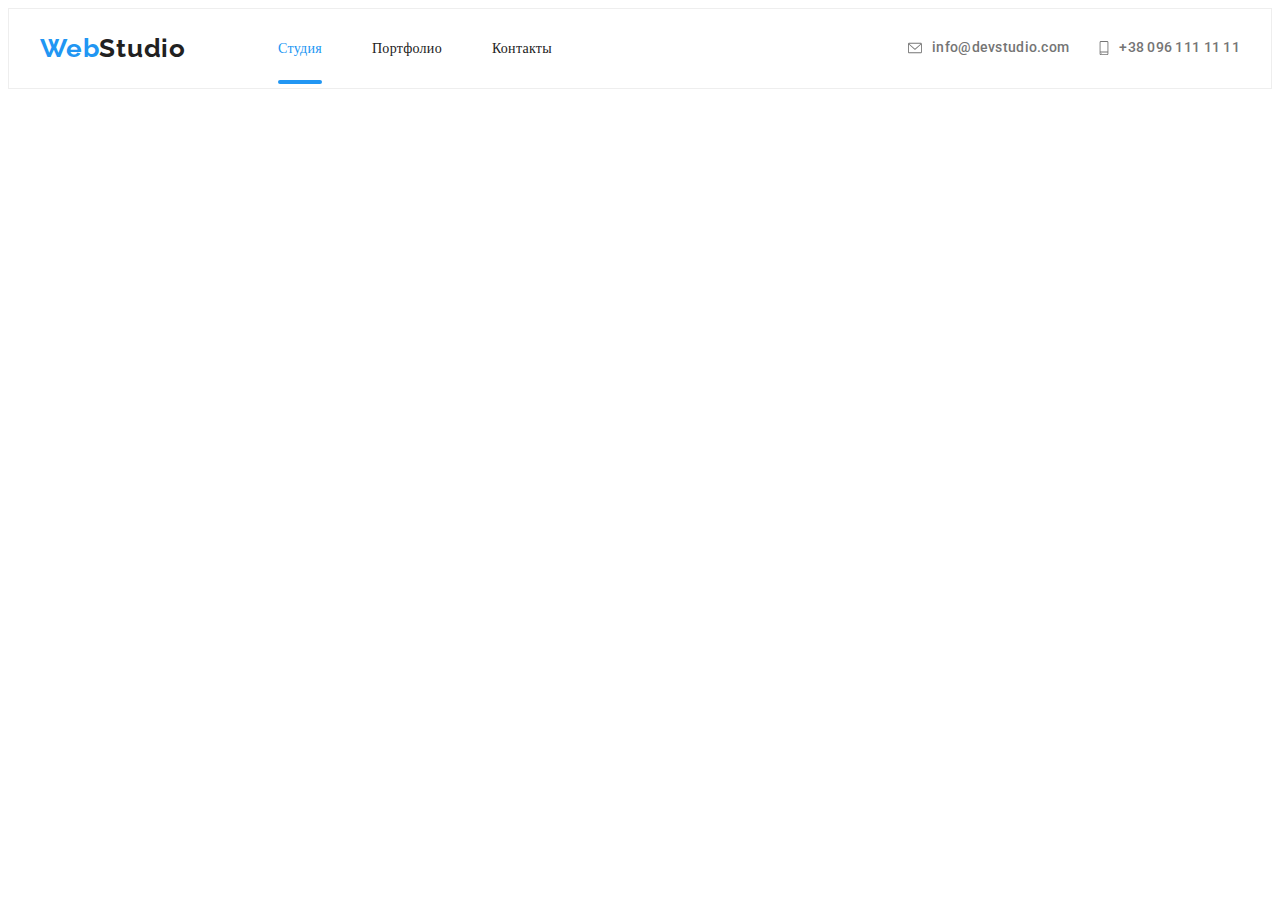
==== index.html @ 38464b2c "Хедер + мобильное окном" ====
<!DOCTYPE html>
<html lang="ru">

<head>
    <meta charset="UTF-8">
    <meta http-equiv="X-UA-Compatible" content="IE=edge">
    <meta name="viewport" content="width=device-width, initial-scale=1.0">
    <title>Главная</title>
    <link rel="preconnect" href="https://fonts.googleapis.com">
    <link rel="preconnect" href="https://fonts.gstatic.com" crossorigin>
    <link
        href="https://fonts.googleapis.com/css2?family=Raleway:wght@700&family=Roboto:wght@400;500;700;900&display=swap"
        rel="stylesheet">
    <link rel="stylesheet" href="https://cdnjs.cloudflare.com/ajax/libs/modern-normalize/1.1.0/modern-normalize.min.css"
        integrity="sha512-wpPYUAdjBVSE4KJnH1VR1HeZfpl1ub8YT/NKx4PuQ5NmX2tKuGu6U/JRp5y+Y8XG2tV+wKQpNHVUX03MfMFn9Q=="
        crossorigin="anonymous" referrerpolicy="no-referrer" />
    <!-- <link rel="stylesheet" href="./css/styles.css"> -->
    <link rel="stylesheet" href="./css/main.min.css">
</head>
<!-- header -->
<body сlass="body">
    <header class="header">
        <div class="container header__container">
            <nav class="navigation">
                <a class="logo logo-header link" href="./index.html" lang="en"><span class="logo logo-accent">Web</span>Studio</a>
                <ul class="nav-list list">
                    <li class="nav-list__item">
                        <a class="nav-list__link link active" href="index.html">Студия</a>
                    </li>
                    <li class="nav-list__item">
                        <a class="nav-list__link link" href="portfolio.html">Портфолио</a>
                    </li>
                    <li class="nav-list__item">
                        <a class="nav-list__link link" href="">Контакты</a>
                    </li>
                </ul>
            </nav>
            <button type="button" class="mobile-menu-btn" data-menu-open>
                <svg class="mobile-menu-btn__icon" width="40" height="40">
                    <use href="./images/icons/sprite.svg#burger-menu-icon"></use>
                </svg>
            </button>
            <ul class="header-list list">
                <li class="header-list__item">
            <a class="contact-email link" href="mailto:info@devstudio.com">
                <svg class="header-icon header-icon__email" width="16" height="12">
                    <use href="./images/icons/sprite.svg#envelope"></use>
                </svg>
                info@devstudio.com
            </a>
        </li>
        <li class="header-list__item">
            <a class="contact-number link" href="tel:+380961111111">
                <svg class="header-icon header-icon__tel" width="10" height="16">
                    <use href="./images/icons/sprite.svg#smartphone"></use>
                </svg>
                +38 096 111 11 11
            </a>
        </li>
        </ul>
        </div>

        <!-- mobile-menu -->
        <div class="mobile-menu" data-menu>
            <div class="container mobile-menu__container">
                <button type="button" class="mobile-menu__close-btn" data-menu-close>
                    <svg class="mobile-menu__close-icon" width="40" height="40">
                        <use href="./images/icons/sprite.svg#mobile-close-icon"></use>
                    </svg>
                </button>
                <ul class="list mobile-menu__nav">
                    <li class="mobile-menu__item">
                        <a class="mobile-menu__link link active" href="index.html">Студия</a>
                    </li>
                    <li class="mobile-menu__item">
                        <a a class="mobile-menu__link link" href="portfolio.html">Портфолио</a>
                    </li>
                    <li class="mobile-menu__item">
                        <a class="mobile-menu__link link" href="">Контакты</a>
                    </li>
                </ul>
                <ul class="mobile_menu__contacts list">
                    <li class="mobile-menu__item">
                        <a class="mobile-menu__contact-link-tel link" href="tel:+380961111111">
                            +38 096 111 11 11
                        </a>
                    </li>
                    <li class="mobile-menu__item">
                <a class="mobile-menu__contact-link-email link" href="mailto:info@devstudio.com">
                    info@devstudio.com
                </a>
            </li>
                </ul>
                <ul class="mobile-menu__socials">
                    <li class="mobile-menu__socials-item list">
                        <a class="mobile-menu__socials-link link" href=""target="_blank" rel="noopener noreferrer">Instagram</a>
                    </li>
                    <li class="mobile-menu__socials-item list">
                        <a class="mobile-menu__socials-link link" href="" target="_blank" rel="noopener noreferrer">Twitter</a>
                    </li>
                    <li class="mobile-menu__socials-item list">
                        <a class="mobile-menu__socials-link link" href="" target="_blank" rel="noopener noreferrer">Facebook</a>
                    </li>
                    <li class="mobile-menu__socials-item list">
                        <a class="mobile-menu__socials-link link" href="" target="_blank" rel="noopener noreferrer">LinkedIn</a>
                    </li>
                </ul>
            </div>
            
        </div>
    </header>
    <!-- <main>
        <section class="main-section">
            <div class="container">
                <h1 class="main-section__title">Эффективные решения для вашего бизнеса</h1>
                <button class="services-btn" type="button" data-modal-open>Заказать услугу</button>
            </div>
        </section>
        <section class="section second-section">
            <div class="container">
                <ul class="list peculiarities-list">
                    <li class="peculiarities-list__item">
                        <div class="peculiarities-list__div">
                            <svg class="peculiarities-lise__logo" width="70" height="70">
                                <use href="./images/icons/sprite.svg#antenna"></use>
                            </svg>
                        </div>
                        <h3 class="peculiarities">Внимание к деталям</h3>
                        <p class="features">Идейные соображения, а также начало повседневной работы по формированию
                            позиции.</p>
                    </li>
                    <li class="peculiarities-list__item">
                        <div class="peculiarities-list__div">
                            <svg class="peculiarities-lise__logo" width="70" height="70">
                                <use href="./images/icons/sprite.svg#astronaut"></use>
                            </svg>
                        </div>
                        <h3 class="peculiarities">Пунктуальность</h3>
                        <p class="features">Задача организации, в особенности же рамки и место обучения кадров влечет за
                            собой.</p>
                    </li>
                    <li class="peculiarities-list__item">
                        <div class="peculiarities-list__div">
                            <svg class="peculiarities-lise__logo" width="70" height="70">
                                <use href="./images/icons/sprite.svg#clock"></use>
                            </svg>
                        </div>
                        <h3 class="peculiarities">Планирование</h3>
                        <p class="features">Равным образом консультация с широким активом в значительной степени
                            обуславливает.</p>
                    </li>
                    <li class="peculiarities-list__item">
                        <div class="peculiarities-list__div">
                            <svg class="peculiarities-lise__logo" width="70" height="70">
                                <use href="./images/icons/sprite.svg#diagram"></use>
                            </svg>
                        </div>
                        <h3 class="peculiarities">Современные технологии</h3>
                        <p class="features">Значимость этих проблем настолько очевидна, что реализация плановых заданий.
                        </p>
                    </li>
                </ul>
            </div>
        </section>
        <section class="section third-section">
            <div class="container">
                <h2 class="about-us">Чем мы занимаемся</h2>
                <ul class="list about-us__list">
                    <li class="about-us__list-item"><img src="./images/img-1.jpg" alt="набор кода на планшете"
                            width="370" height="294">
                            <div class="about-us__lable">
                                <p class="about-us__paragraph">ДЕСКТОПНЫЕ ПРИЛОЖЕНИЯ</p>
                            </div>
                        </li>
                    <li class="about-us__list-item"><img src="./images/img-2.jpg"
                            alt="синхронизация телефона с компьютером" width="370" height="294">
                            <div class="about-us__lable">
                                <p class="about-us__paragraph">Мобильные приложения</p>
                            </div>
                            </li>
                    <li class="about-us__list-item"><img src="./images/img-3.jpg" alt="рисунок на графическом планшете"
                            width="370" height="294">
                            <div class="about-us__lable">
                                <p class="about-us__paragraph">Дизайнерские решения</p>
                            </div>
                            </li>
                </ul>
            </div>
        </section>
        <section class="section fourth-section">
            <div class="container">
                <h2 class="our-team">Наша команда</h2>
                <ul class="list our-team__list">
                    <li class="our-team__list-item">
                        <img src="./images/img-4.jpg" alt="Игорь Демьяненко" width="270" height="260">
                        <div class="our-team__wrapper">
                        <h3 class="team-members">Игорь Демьяненко</h3>
                        <p class="members-positions" lang="en">Product Designer</p>
                        <ul class="social-list list">
                            <li class="social-list__item">
                                <a class="social-list__link" href="">
                                    <svg class="social-list__icon" width="20" height="20">
                                        <use href="./images/icons/sprite.svg#instagram"></use>
                                    </svg>
                                </a>
                            </li>
                            <li class="social-list__item">
                                <a class="social-list__link" href="">
                                    <svg class="social-list__icon" width="20" height="20">
                                        <use href="./images/icons/sprite.svg#twitter"></use>
                                    </svg>
                                </a>
                            </li>
                            <li class="social-list__item">
                                <a class="social-list__link" href="">
                                    <svg class="social-list__icon" width="20" height="20">
                                        <use href="./images/icons/sprite.svg#facebook"></use>
                                    </svg>
                                </a>
                            </li>
                            <li class="social-list__item">
                                <a class="social-list__link" href="">
                                    <svg class="social-list__icon" width="20" height="20">
                                        <use href="./images/icons/sprite.svg#linkedin"></use>
                                    </svg>
                                </a>
                            </li>
                        </ul>
                        </div>
                    </li>
                    <li class="our-team__list-item">
                        <img src="./images/img-5.jpg" alt="Ольга Репина" width="270" height="260">
                        <div class="our-team__wrapper">
                        <h3 class="team-members">Ольга Репина</h3>
                        <p class="members-positions" lang="en">Frontend Developer</p>
                        <ul class="social-list list">
                            <li class="social-list__item">
                                <a class="social-list__link" href="">
                                    <svg class="social-list__icon" width="20" height="20">
                                        <use href="./images/icons/sprite.svg#instagram"></use>
                                    </svg>
                                </a>
                            </li>
                            <li class="social-list__item">
                                <a class="social-list__link" href="">
                                    <svg class="social-list__icon" width="20" height="20">
                                        <use href="./images/icons/sprite.svg#twitter"></use>
                                    </svg>
                                </a>
                            </li>
                            <li class="social-list__item">
                                <a class="social-list__link" href="">
                                    <svg class="social-list__icon" width="20" height="20">
                                        <use href="./images/icons/sprite.svg#facebook"></use>
                                    </svg>
                                </a>
                            </li>
                            <li class="social-list__item">
                                <a class="social-list__link" href="">
                                    <svg class="social-list__icon" width="20" height="20">
                                        <use href="./images/icons/sprite.svg#linkedin"></use>
                                    </svg>
                                </a>
                            </li>
                        </ul>
                        </div>
                    </li>
                    <li class="our-team__list-item">
                        <img src="./images/img-6.jpg" alt="Николай Тарасов" width="270" height="260">
                        <div class="our-team__wrapper">
                        <h3 class="team-members">Николай Тарасов</h3>
                        <p class="members-positions" lang="en">Marketing</p>
                        <ul class="social-list list">
                            <li class="social-list__item">
                                <a class="social-list__link" href="">
                                    <svg class="social-list__icon" width="20" height="20">
                                        <use href="./images/icons/sprite.svg#instagram"></use>
                                    </svg>
                                </a>
                            </li>
                            <li class="social-list__item">
                                <a class="social-list__link" href="">
                                    <svg class="social-list__icon" width="20" height="20">
                                        <use href="./images/icons/sprite.svg#twitter"></use>
                                    </svg>
                                </a>
                            </li>
                            <li class="social-list__item">
                                <a class="social-list__link" href="">
                                    <svg class="social-list__icon" width="20" height="20">
                                        <use href="./images/icons/sprite.svg#facebook"></use>
                                    </svg>
                                </a>
                            </li>
                            <li class="social-list__item">
                                <a class="social-list__link" href="">
                                    <svg class="social-list__icon" width="20" height="20">
                                        <use href="./images/icons/sprite.svg#linkedin"></use>
                                    </svg>
                                </a>
                            </li>
                        </ul>
                        </div>
                    </li>
                    <li class="our-team__list-item">
                        <img src="./images/img-7.jpg" alt="Михаил Ермаков" width="270" height="260">
                        <div class="our-team__wrapper">
                        <h3 class="team-members">Михаил Ермаков</h3>
                        <p class="members-positions" lang="en">UI Designer</p>
                        <ul class="social-list list">
                            <li class="social-list__item">
                                <a class="social-list__link" href="">
                                    <svg class="social-list__icon" width="20" height="20">
                                        <use href="./images/icons/sprite.svg#instagram"></use>
                                    </svg>
                                </a>
                            </li>
                            <li class="social-list__item">
                                <a class="social-list__link" href="">
                                    <svg class="social-list__icon" width="20" height="20">
                                        <use href="./images/icons/sprite.svg#twitter"></use>
                                    </svg>
                                </a>
                            </li>
                            <li class="social-list__item">
                                <a class="social-list__link" href="">
                                    <svg class="social-list__icon" width="20" height="20">
                                        <use href="./images/icons/sprite.svg#facebook"></use>
                                    </svg>
                                </a>
                            </li>
                            <li class="social-list__item">
                                <a class="social-list__link" href="">
                                    <svg class="social-list__icon" width="20" height="20">
                                        <use href="./images/icons/sprite.svg#linkedin"></use>
                                    </svg>
                                </a>
                            </li>
                        </ul>
                        </div>
                    </li>
                </ul>
            </div>
        </section>
        <section class="section fift-section">
            <div class="container">
                <h2 class="clients-title">Постоянные клиенты</h2>
                <ul class="clients-list list">
                    <li class="clients-list__item">
                        <a class="clients-list__link" href="">
                            <svg class="clients-logo" width="106" height="60">
                                <use href="./images/icons/sprite.svg#logo-1"></use>
                            </svg>
                        </a></li>
                    <li class="clients-list__item">
                        <a class="clients-list__link" href="">
                            <svg class="clients-logo" width="106" height="60">
                                <use href="./images/icons/sprite.svg#logo-2"></use>
                            </svg>
                        </a></li>
                    <li class="clients-list__item">
                        <a class="clients-list__link" href="">
                            <svg class="clients-logo" width="106" height="60">
                                <use href="./images/icons/sprite.svg#logo-3"></use>
                            </svg>
                        </a></li>
                    <li class="clients-list__item">
                        <a class="clients-list__link" href="">
                            <svg class="clients-logo" width="106" height="60">
                                <use href="./images/icons/sprite.svg#logo-4"></use>
                            </svg>
                        </a></li>
                    <li class="clients-list__item">
                        <a class="clients-list__link" href="">
                            <svg class="clients-logo" width="106" height="60">
                                <use href="./images/icons/sprite.svg#logo-5"></use>
                            </svg>
                        </a></li>
                    <li class="clients-list__item">
                        <a class="clients-list__link" href="">
                            <svg class="clients-logo" width="106" height="60">
                                <use href="./images/icons/sprite.svg#logo-6"></use>
                            </svg>
                        </a></li>
                </ul>


            </div>

        </section>
    </main>
    <footer class="footer">
        <div class="container footer-container">
        <div class="footer-info">
            <a class="logo logo-footer link" href="" lang="en"><span class="logo logo-accent">Web</span>Studio</a>
            <address>
                <ul class="list footer-list">
                    <li class="footer-list__item"><a class="address link" href="https://goo.gl/maps/DmMxGW5ZQL83qcNfA"
                            target="_blank" rel="noopener noreferrer">г. Киев, пр-т Леси Украинки, 26</a></li>
                    <li class="footer-list__item"><a class="contact-email-footer link"
                            href="mailto:info@devstudio.com">info@devstudio.com</a></li>
                    <li class="footer-list__item"><a class="contact-number-footer link" href="tel:+380961111111">+38 096
                            111 11 11</a></li>
                </ul>
            </address>
        </div>
        <div class="footer-join ">
            <p class="join-name">присоединяйтесь</p>
            <ul class="join-list list">
                <li class="join-list__item">
                    <a class="join-list__link" href="">
                        <svg class="join-icon" width="20" height="20">
                            <use href="./images/icons/sprite.svg#instagram"></use>
                        </svg>
                    </a>
                </li>
                <li class="join-list__item">
                    <a class="join-list__link" href="">
                        <svg class="join-icon" width="20" height="20">
                            <use href="./images/icons/sprite.svg#twitter"></use>
                        </svg>
                    </a>
                </li>
                <li class="join-list__item">
                    <a class="join-list__link" href="">
                        <svg class="join-icon" width="20" height="20">
                            <use href="./images/icons/sprite.svg#facebook"></use>
                        </svg>
                    </a>
                </li>
                <li class="join-list__item">
                    <a class="join-list__link" href="">
                        <svg class="join-icon" width="20" height="20">
                            <use href="./images/icons/sprite.svg#linkedin"></use>
                        </svg>
                    </a>
                </li>
            </ul>
        </div>
        <form action="" class="subscribe-block">
            <p class="subscribe-title">Подпишитесь на рассылку</p>
            <div class="subscribe-content">
                <input type="email" name="email" placeholder="E-mail">
                <button class="subscribe-btn" type="submit">Подписаться
                    <svg class="subscribe-icon" width="24" height="24">
                        <use href="./images/icons/sprite.svg#send"></use>
                    </svg>
                </button>
            </div>
        </form>
    </div>
    </footer> -->

    <div class="backdrop is-hidden" data-modal>
        <div class="modal">
            <button type="button" class="modal-close-btn" data-modal-close>
                <svg class="modal-close-icon" width="11" height="11">
                    <use href="./images/icons/sprite.svg#close-icon"></use>
                </svg>
            </button>
            <p class="contact-form-title">Оставьте свои данные, мы вам перезвоним</p>
            <form class="contact-form">
                <label class="contact-form-field">
                    <span class="contact-form-data">Имя</span>
                    <span class="contact-form-input-wrapper">
                    <input name="user_name" class="contact-form-input" type="text" required />
                    <svg class="contact-form-icon" width="12" height="12">
                        <use href="./images/icons/sprite.svg#person"></use>
                    </svg>
                    </span>
                </label>
                <label class="contact-form-field">
                    <span class="contact-form-data">Телефон</span>
                    <span class="contact-form-input-wrapper">
                    <input name="user_phone" class="contact-form-input" type="tel" required />
                    <svg class="contact-form-icon" width="13" height="13">
                        <use href="./images/icons/sprite.svg#phone"></use>
                    </svg>
                </span>
                </label>
                <label class="contact-form-field">
                    <span class="contact-form-data">Почта</span>
                    <span class="contact-form-input-wrapper">
                    <input name="user_email" class="contact-form-input" type="email" required />
                    <svg class="contact-form-icon" width="15" height="12">
                        <use href="./images/icons/sprite.svg#contact-email"></use>
                    </svg>
                </span>
                </label>
                <label class="contact-form-field">
                    <span class="contact-form-data">Комментарий</span>
                    <textarea name="user_massage" class="contact-form-message" placeholder="Введите текст"></textarea>
                </label>
                <div class="contact-form-checkbox-wrapper">
                    <input name="accept-policy" type="checkbox" class="contact-form-checkbox visually-hidden" id="policy-checkbox" required />
                    <label for="policy-checkbox" class="contatc-form-checkbox-label"
                        >Соглашаюсь с рассылкой и принимаю&nbsp;<a class="terms" href="">Условия договора</a></label
                        >
                </div>
                <button type="submit" class="contact-form-submit-btn">Отправить</button>
            </form>
        </div>
    </div>

    <script src="./js/modal.js"></script>
    <script src="./js/mobile-menu.js"></script>
</body>

</html>
---- css/styles.css ----
/* h1,
h2,
h3,
h4,
h5,
h6,
p {
    margin-top: 0;
    margin-bottom: 0;
}

ul,
ol {
    margin-top: 0;
    margin-bottom: 0;
    padding-left: 0;
}

img {
    display: block;
}

address {
    font-style: normal;
}

.list {
    list-style: none;
}

.link {
    text-decoration: none;
}

.section {
    padding-top: 94px;
    padding-bottom: 94px;
}

.section.third-section {
    padding-top: 0px;
}

body {
    font-family: "Roboto", sans-serif;
}

.body {
    font-family: "Roboto", sans-serif;
}

.header {
    padding-top: 24px;
    padding-bottom: 24px;
    border: 1px solid #ECECEC;
}

.visual-hiden {
    position: absolute;
    width: 1px;
    height: 1px;
    margin: -1px;
    border: 0;
    padding: 0;
    white-space: nowrap;
    clip-path: inset(100%);
    clip: rect(0 0 0 0);
    overflow: hidden;
}

.container {
    max-width: 1200px;
    padding-left: 15px;
    padding-right: 15px;
    margin-left: auto;
    margin-right: auto;
}

.header__container {
    display: flex;
    align-items: center;
}

.navigation {
    display: flex;
    align-items: center;
}

.nav-list {
    display: flex;
    align-items: center;
}

.logo-header {
    font-family: "Raleway";
    font-style: normal;
    font-weight: bold;
    font-size: 26px;
    line-height: 1.19;
    margin-right: 92px;


    letter-spacing: 0.03em;
    color: #212121;
}

.logo-accent {
    font-family: "Raleway";
    font-style: normal;
    font-weight: bold;
    font-size: 26px;
    line-height: 1, 19;
    letter-spacing: 0.03em;

    color: #2196f3;
}

.nav-list__item:not(:last-child) {
    margin-right: 50px;
}

.nav-list__link {
    position: relative;
    font-weight: 500;
    font-size: 14px;
    line-height: 1.14;
    letter-spacing: 0.02em;
    color: #212121;
    transition: color 250ms cubic-bezier(0.4, 0, 0.2, 1);
    padding-bottom: 28px;
}

.nav-list__link:hover,
.nav-list__link:focus {
    color: #2196f3;
}

.nav-list__link.active {
    color: #2196f3;
}

.navigation.nav-list__link {
    position: relative;
    display: block;
    padding-top: 32px;
    padding-bottom: 32px;
}

.navigation .nav-list__link.active::after {
    position: absolute;
    bottom: 0;
    left: 0;
    content: "";
    display: block;
    width: 100%;
    height: 4px;
    border-radius: 2px;
    background-color: #2196f3;

}



.header-list {
    display: flex;
    align-items: center;
    margin-left: auto;
}

.header-list__item:not(:last-child) {}

.contact-email {
    display: flex;
    align-items: center;
    font-family: 'Roboto';
    font-weight: 500;
    font-size: 14px;
    line-height: 1.14;
    letter-spacing: 0.02em;
    margin-left: auto;
    margin-right: 30px;
    color: #757575;
    transition: color 250ms cubic-bezier(0.4, 0, 0.2, 1);
}

.contact-email:hover,
.contact-email:focus {
    color: #2196f3;
}

.contact-number {
    display: flex;
    align-items: center;
    font-family: 'Roboto';
    font-weight: 500;
    font-size: 14px;
    line-height: 1.14;
    letter-spacing: 0.02em;
    color: #757575;
    transition: color 250ms cubic-bezier(0.4, 0, 0.2, 1);
}

.contact-number:hover,
.contact-number:focus {
    color: #2196f3;
}

.header-icon {
    fill: currentColor;
    margin-right: 10px;
}

.main-section {
    background-image: linear-gradient(rgba(47, 48, 58, 0.4),
            rgba(47, 48, 58, 0.4)),
        url(../images/hero/bg.png);
    background-size: cover;
    background-color: #C4C4C4;
    margin-left: auto;
    margin-right: auto;
    padding-top: 200px;
    padding-bottom: 200px;
    width: 1600px;
    height: 600px;
}

.container-main-section {}

.main-title {
    width: 696px;
    height: 120px;
    left: 452px;
    top: 280px;
    margin-left: 238px;
    margin-bottom: 30px;
    font-family: 'Roboto';
    font-style: normal;
    font-weight: 900;
    font-size: 44px;
    line-height: 1.34;
    text-align: center;
    letter-spacing: 0.06em;
    text-transform: uppercase;

    color: #ffffff;
}

.services-btn {
    min-width: 200px;
    padding: 10px 32px;
    border-radius: 4px;
    margin-left: 485px;
    background-color: #2196f3;
    box-shadow: 0px 4px 4px rgba(0, 0, 0, 0.15);
    font-family: "Roboto";
    font-style: normal;
    font-weight: 700;
    font-size: 16px;
    line-height: 1.87;
    cursor: pointer;
    display: flex;
    align-items: center;
    text-align: center;
    letter-spacing: 0.06em;
    color: #ffffff;
    border: none;
}

.services-btn:hover,
.services-btn:focus {
    background-color: #188CE8;
}

.second-section {
    margin-left: auto;
    margin-right: auto;
}

.container-second-section {}

.peculiarities-list__div {
    display: flex;
    align-items: center;
    justify-content: center;
    width: 270px;
    height: 120px;
    background: #F5F4FA;
    border-radius: 4px;
    margin-bottom: 30px;
}

.peculiarities-list {
    display: flex;
    align-items: center;
    margin-left: -30px;
    margin-bottom: -30px;
}

.peculiarities-list__item {
    flex-basis: calc((100% - 120px) / 4);
    margin-left: 30px;
    margin-bottom: 30px;
}

.peculiarities {
    width: 270px;
    height: 16px;
    margin-bottom: 10px;
    font-weight: bold;
    font-size: 14px;
    line-height: 1.14;
    letter-spacing: 0.03em;
    text-transform: uppercase;

    color: #212121;
}

.features {
    width: 270px;
    height: 75px;
    font-weight: normal;
    font-size: 14px;
    line-height: 1.71;


    letter-spacing: 0.03em;

    color: #757575;
}

.third-section {
    margin-left: auto;
    margin-right: auto;
}

.container-third-section {}

.about-us {
    margin-bottom: 50px;
    min-width: 376px;
    height: 42px;
    font-weight: bold;
    font-size: 36px;
    line-height: 1.16;
    text-align: center;
    letter-spacing: 0.03em;

    color: #212121;
}

.about-us__list {
    display: flex;
    align-items: center;
    margin-left: -30px;
    margin-bottom: -30px;
}

.about-us__list-item {
    position: relative;
    flex-basis: calc(100% - 90px) / 3;
    margin-left: 30px;
    margin-bottom: 30px;

}


.about-us__lable {
    position: absolute;
    bottom: 0;
    left: 0;
    width: 100%;
    text-align: center;
    background: rgba(47, 48, 58, 0.8);
}

.about-us__paragraph {
    display: inline-block;
    padding: 27px 0;
    font-weight: 700;
    font-size: 14px;
    text-align: center;
    letter-spacing: 0.03em;
    text-transform: uppercase;
    color: #FFFFFF;
}

.fourth-section {
    margin-left: auto;
    margin-right: auto;
    background-color: #F5F4FA;
}

.container-fourth-section {}

.our-team {
    margin-bottom: 50px;
    font-weight: bold;
    font-size: 36px;
    line-height: 1.16;
    text-align: center;
    letter-spacing: 0.03em;

    color: #212121;
}

.our-team__list {
    display: flex;
    align-items: center;
    margin-left: -30px;
    margin-bottom: -30px;
}

.our-team__list-item {
    flex-basis: calc(100% - 120px) / 4;
    margin-left: 30px;
    margin-bottom: 30px;
}

.our-team__wrapper {
    background: #FFFFFF;


    box-shadow: 0px 1px 3px rgba(0, 0, 0, 0.12), 0px 1px 1px rgba(0, 0, 0, 0.14), 0px 2px 1px rgba(0, 0, 0, 0.2);
    border-radius: 0px 0px 4px 4px;
    padding-top: 30px;
    padding-bottom: 30px;
    padding-left: 32px;
    padding-right: 32px;
}

.team-members {
    font-weight: 500;
    font-size: 16px;
    line-height: 1.18;


    text-align: center;
    letter-spacing: 0.03em;

    color: #212121;
}

.members-positions {
    padding-top: 10px;
    font-weight: normal;
    font-size: 16px;
    line-height: 1.18;


    text-align: center;
    letter-spacing: 0.03em;

    color: #757575;
    margin-bottom: 16px;
}

.social-list {
    display: flex;
    justify-content: space-between;
}

.social-list__item {
    cursor: pointer;
}

.social-list__link {
    display: flex;
    align-items: center;
    justify-content: center;
    width: 44px;
    height: 44px;
    background-color: #FFFFFF;
    border-radius: 50%;
    transition: background-color 250ms cubic-bezier(0.4, 0, 0.2, 1);
}

.social-list__icon {
    fill: #AFB1B8;
    transition: fill 250ms cubic-bezier(0.4, 0, 0.2, 1);
}

.social-list__link:hover,
.social-list__link:focus {
    background-color: #2196f3;
}

.social-list__link:hover .social-list__icon,
.social-list__link:focus .social-list__icon {
    fill: #ffffff;
}

.clients-title {
    font-family: 'Roboto';
    font-style: normal;
    font-weight: 700;
    font-size: 36px;
    line-height: 1.17;
    text-align: center;
    letter-spacing: 0.03em;
    color: #212121;
    margin-bottom: 50px;

}

.clients-list {
    display: flex;
    justify-content: space-between;
}

.clients-list__item {}

.clients-list__link {
    display: flex;
    align-items: center;
    justify-content: center;
    width: 170px;
    height: 92px;
    border: 1px solid #AFB1B8;
    border-radius: 4px;
    transition: background-color 250ms cubic-bezier(0.4, 0, 0.2, 1);
}

.clients-logo {
    fill: #AFB1B8;
    transition: fill 250ms cubic-bezier(0.4, 0, 0.2, 1);
}

.clients-list__link:hover,
.clients-list__link:focus {
    border-color: #2196f3;
}

.clients-list__link:hover .clients-logo,
.clients-list__link:focus .clients-logo {
    fill: #2196f3;
}



.footer {
    padding-top: 60px;
    padding-bottom: 60px;
    background: #2f303a;
}

.footer-container {
    display: flex;
    margin-left: auto;
    margin-right: auto;
}

.footer-join {
    display: flex;
    flex-direction: column;
    align-items: baseline;
    margin-left: 70px;
}

.join-name {
    font-family: 'Roboto';
    font-style: normal;
    font-weight: 700;
    font-size: 14px;
    line-height: 16px;
    letter-spacing: 0.03em;
    text-transform: uppercase;

    color: #FFFFFF;
    margin-bottom: 20px;
    padding-top: 12px;
}

.join-list {
    display: flex;
}

.join-list__item:not(:last-child) {
    margin-right: 10px;
}

.join-list__link {
    display: flex;
    align-items: center;
    justify-content: center;
    width: 44px;
    height: 44px;
    background: rgba(255, 255, 255, 0.1);
    border-radius: 50%;
    transition: background-color 250ms cubic-bezier(0.4, 0, 0.2, 1);
}

.join-icon {
    fill: #FFFFFF;
    transition: fill 250ms cubic-bezier(0.4, 0, 0.2, 1);
}

.join-list__link:hover,
.join-list__link:focus {
    background-color: #2196f3;
}

.subscribe-block {
    margin-left: auto;
}

.subscribe-content {
    display: flex;
    align-items: center;
    text-align: center;
}

.subscribe-block input {
    margin-right: 12px;
    padding: 15px;
    width: 358px;
    border-color: inherit;
    background-color: #2f303a;
    color: #FFFFFF;
    outline: transparent;
    border: 1px solid rgba(255, 255, 255, 0.3);
    filter: drop-shadow(0px 4px 4px rgba(0, 0, 0, 0.15));
    border-radius: 4px;
    transition: border 250ms cubic-bezier(0.4, 0, 0.2, 1);
}

.subscribe-block input:hover,
.subscribe-block input:focus {
    border: 1px solid #2196f3;
}

.subscribe-btn {
    display: flex;
    align-items: center;
    text-align: center;
    padding: 10px 28px;
    width: 200px;
    font-weight: 700;
    font-size: 16px;
    line-height: 1.88;
    letter-spacing: 0.06em;
    color: #FFFFFF;
    background-color: #2196f3;
    border-color: #2196f3;
    box-shadow: 0pc 4px 4px rgba(0, 0, 0, 0.15);
    border-radius: 4px;
    transition: backgroudn-color 250ms cubic-bezier(0.4, 0, 0.2, 1);
    cursor: pointer;
    border: none;
}

.subscribe-btn:hover,
.subscribe-btn:focus {
    background-color: #188CE8;
}

.subscribe-icon {
    fill: #FFFFFF;
    margin-left: 10px;
}

.subscribe-title {
    margin-bottom: 20px;
    font-weight: 700;
    font-size: 14px;
    line-height: 1.14;
    letter-spacing: 0.03em;
    text-transform: uppercase;
    color: #FFFFFF;
}



.logo-footer {
    width: 145px;
    height: 31px;
    font-family: "Raleway";
    font-style: normal;
    font-weight: bold;
    font-size: 26px;
    line-height: 1.19;
    letter-spacing: 0.03em;
    color: #fff;
}

.address {
    font-weight: normal;
    font-size: 14px;
    line-height: 1.71;


    letter-spacing: 0.03em;

    color: #ffffff;
}

.footer-list {
    padding-top: 20px;
}

.footer-list__item:not(:last-child) {
    padding-bottom: 10px;
}

.contact-email-footer {
    font-style: normal;
    font-weight: normal;
    font-size: 14px;
    line-height: 1.71;

    letter-spacing: 0.03em;

    color: rgba(255, 255, 255, 0.6);
    transition: color 250ms cubic-bezier(0.4, 0, 0.2, 1);
}

.contact-email-footer:hover,
.contact-email-footer:focus {
    color: #2196f3;
}

.contact-number-footer {
    font-style: normal;
    font-weight: normal;
    font-size: 14px;
    line-height: 1.71;


    letter-spacing: 0.03em;

    color: rgba(255, 255, 255, 0.6);
    transition: color 250ms cubic-bezier(0.4, 0, 0.2, 1);
}

.contact-number-footer:hover,
.contact-number-footer:focus {
    color: #2196f3;
}

.portfolio-section {}

.portfolio-btn-container {}

.portfolio-btn-list {
    display: flex;
    margin-bottom: 50px;
    justify-content: center;
}

.portfolio-btn-list__item:not(:last-child) {
    margin-right: 8px;
}

.portfolio-btn {
    padding: 6px 22px;
    border: none;
    border-radius: 4px;
    font-family: "Roboto";
    font-style: normal;
    font-weight: 500;
    font-size: 16px;
    line-height: 1.62;


    text-align: center;
    letter-spacing: 0.03em;

    color: #212121;
    cursor: pointer;
    border: none;
    transition: color 250ms cubic-bezier(0.4, 0, 0.2, 1), background-color 250ms cubic-bezier(0.4, 0, 0.2, 1);
}

.portfolio-btn:hover,
.portfolio-btn:focus {
    background: #2196f3;


    box-shadow: 0px 3px 1px rgba(0, 0, 0, 0.1), 0px 1px 2px rgba(0, 0, 0, 0.08),
        0px 2px 2px rgba(0, 0, 0, 0.12);
    color: #FFFFFF;
}

.portfolio-department-container {}

.portfolio-department-list {
    display: flex;
    flex-wrap: wrap;
    margin-left: -30px;
    margin-bottom: -30px;
    transition: color 250ms cubic-bezier(0.4, 0, 0.2, 1), background-color 250ms cubic-bezier(0.4, 0, 0.2, 1);
}

.portfolio-department-list__item:hover,
.portfolio-department-list__item:focus {
    box-shadow: 0px 1px 1px rgba(0, 0, 0, 0.12), 0px 4px 4px rgba(0, 0, 0, 0.06), 1px 4px 6px rgba(0, 0, 0, 0.16);
}

.portfolio-department-list__item {
    flex-basis: calc((100% - 90px) / 3);
    margin-left: 30px;
    margin-bottom: 30px;
    cursor: pointer;
}

.project-wrapper {
    position: relative;
    overflow: hidden;
}

.project-overlay {
    position: absolute;
    top: 0;
    left: 0;
    width: 100%;
    height: 100%;
    background: rgba(33, 150, 243, 0.9);
    transform: translateY(100%);
    transition: 250ms cubic-bezier(0.4, 0, 0.2, 1);
}

.portfolio-department-list__item:hover .project-overlay {
    transform: translateY(0);
}

.project-text {
    position: absolute;
    bottom: 0;
    padding: 63px 24px;
    width: 100%;
    height: 100%;
    font-weight: 400;
    font-size: 18px;
    line-height: 1.56;
    letter-spacing: 0.03em;
    color: #FFFFFF
}


.portfolio-department__wrapper {
    background: #FFFFFF;
    border: 1px solid #EEEEEE;
    box-sizing: border-box;
    border-top: none;
    padding: 20px 24px;
}

.img-description {
    font-style: normal;
    font-weight: 700;
    font-size: 18px;
    line-height: 2;

    letter-spacing: 0.06em;
    color: #212121;
    margin-bottom: 4px;
}

.department {
    font-style: normal;
    font-weight: 400;
    font-size: 16px;
    line-height: 1.87;


    letter-spacing: 0.03em;

    color: #757575;
}

.backdrop {
    position: fixed;
    top: 0;
    left: 0;
    width: 100vw;
    height: 100vh;
    background-color: rgba(0, 0, 0, 0.2);
    transition: opacity 500ms linear, visibility 500ms linear;
}

.backdrop.is-hidden {
    opacity: 0;
    visibility: hidden;
    pointer-events: none;
}

.modal {
    position: absolute;
    top: 50%;
    left: 50%;
    transform: translate(-50%, -50%);
    width: 528px;
    height: 580px;
    background-color: rgba(255, 255, 255);
    padding: 40px;
}

.modal-close-btn {
    position: absolute;
    top: 8px;
    right: 8px;
    display: flex;
    justify-content: center;
    align-items: center;
    width: 30px;
    height: 30px;
    border-radius: 50%;
    border: 1px solid rgba(0, 0, 0, 0.1);
    background-color: transparent;
    padding: 0;
    cursor: pointer;
}

.modal-close-icon:hover,
.modal-close-icon:focus {
    fill: #2196f3;
    transition: fill 250ms cubic-bezier(0.4, 0, 0.2, 1);
}

.contact-form-title {
    font-weight: 700;
    font-size: 20px;
    line-height: 23px;
    text-align: center;
    letter-spacing: 0.03em;

    color: #212121;
    margin-bottom: 12px;
}

.contact-form-field {
    display: block;
    margin-bottom: 10px;
}

.contact-form-data {
    font-family: 'Roboto';
    font-style: normal;
    font-weight: 400;
    font-size: 12px;
    line-height: 14px;


    letter-spacing: 0.01em;

    color: #757575
}

.contact-form-input-wrapper {
    position: relative;
    display: block;
    margin-top: 4px;
}

.contact-form-input {
    width: 100%;
    height: 40px;
    padding-left: 42px;
    border: 1px solid rgba(33, 33, 33, 0.2);
    border-radius: 4px;
    transition: 250ms cubic-bezier(0.4, 0, 0.2, 1);
}

.contact-form-input:focus {
    outline: none;
    border-color: #2196f3;
}

.contact-form-input:focus+.contact-form-icon {
    fill: #2196f3;
}

.contact-form-icon {
    position: absolute;
    top: 50%;
    left: 12px;
    transform: translateY(-50%);
    display: block;
    transition: 250ms cubic-bezier(0.4, 0, 0.2, 1);
}

.contact-form-message {
    width: 100%;
    height: 120px;
    margin-top: 4px;
    padding: 12px 16px;
    resize: none;
    border: 1px solid rgba(33, 33, 33, 0.2);
    border-radius: 4px;
    transition: 250ms cubic-bezier(0.4, 0, 0.2, 1);
}

.contact-form-message:focus {
    outline: none;
    border-color: #2196f3;
}

.contact-form-message::placeholder {
    font-weight: 400;
    font-size: 12px;
    line-height: 14px;
    letter-spacing: 0.01em;

    color: rgba(117, 117, 117, 0.5);
}

.contact-form-checkbox-wrapper {
    margin-bottom: 30px;
}

.contatc-form-checkbox-label {
    display: flex;
    align-items: center;
    justify-content: center;
    font-weight: 400;
    font-size: 14px;
    line-height: 24px;


    letter-spacing: 0.03em;

    color: #757575;
}

.contatc-form-checkbox-label::before {
    display: inline-block;
    width: 16px;
    height: 15px;
    border: 2px solid #555555;
    border-radius: 2px;
    cursor: pointer;
    content: "";
    margin-right: 10px;
}

.contact-form-checkbox:focus+.contatc-form-checkbox-label::before {
    outline: 1px solid #2196f3;
}

.contact-form-checkbox:checked+.contatc-form-checkbox-label::before {
    background-image: url("../images/icons/checkbox.svg");
    background-color: #2196f3;
    box-shadow: 0 0 0 4px #FFFFFF;
    background-size: cover;
    border-color: #2196f3;

}

.terms {
    color: #2196f3;
}

.contact-form-submit-btn {
    display: block;
    margin: 0 auto;
    padding: 10px 56px;
    border-radius: 4px;
    background-color: #2196f3;
    box-shadow: 0px 4px 4px rgba(0, 0, 0, 0.15);
    font-family: "Roboto";
    font-style: normal;
    font-weight: 700;
    font-size: 16px;
    line-height: 1.88;
    cursor: pointer;
    align-items: center;
    text-align: center;
    letter-spacing: 0.06em;
    color: #ffffff;
    border: none;
}

.contact-form-submit-btn:hover {
    background-color: #188CE8;
} */


/* 
// utils
@import './utils/visually-hidden';

// base
@import './base/common';
@import './base/container';

// components
@import './components/logo';
@import './components/our-team';
@import './components/modal_form';
@import './components/buttons';
@import './components/footer-join';
@import './components/footer-form';

// layouts
@import './layout/header';
@import './layout/main-section';
@import './layout/second-section';
@import './layout/third-section';
@import './layout/fourth-section';
@import './layout/fift-section';
@import './layout/footer';
@import './layout/portfolio'; */
---- css/main.min.css ----
:root{--primary-text-color: #212121;--secondary-text-color: #757575;--black-second-color: #000000;--accent-color: #2196f3;--background-color-white: #ffffff;--links-footer-color: rgba(255, 255, 255, 0.6);--hero-background-grey: #2f303a;--botton-background-color: #f5f4fa;--team-background-color: #f5f4fa;--botton-hover-blue: #188ce8;--social-links-color: #afb1b8;--border-color: #eeeeee;--timing-function: cubic-bezier(0.4, 0, 0.2, 1);--primary-font-family: Roboto, sans-serif}.visually-hidden{position:absolute;width:1px;height:1px;margin:-1px;border:0;padding:0;white-space:nowrap;clip-path:inset(100%);clip:rect(0 0 0 0);overflow:hidden}h1,h2,h3,h4,h5,h6,p{margin-top:0;margin-bottom:0}ul,ol{margin-top:0;margin-bottom:0;padding-left:0}img{display:block;max-width:100%;height:auto}address{font-style:normal}.list{list-style:none}.link{text-decoration:none}.section{padding-top:94px;padding-bottom:94px}.section.third-section{padding-top:0px}.container{max-width:1200px;padding-left:15px;padding-right:15px;margin-left:auto;margin-right:auto}.header__container{display:flex;align-items:center}.container{padding-left:15px;padding-right:15px;margin-left:auto;margin-right:auto}@media screen and (min-width: 480px){.container{width:480px}}@media screen and (min-width: 768px){.container{width:768px}}@media screen and (min-width: 1200px){.container{width:1200px}}.logo-header{font-family:"Raleway";font-style:normal;font-weight:bold;font-size:26px;line-height:1.19;margin-right:92px;letter-spacing:0.03em;color:var(--primary-text-color)}.logo-accent{font-family:"Raleway";font-style:normal;font-weight:bold;font-size:26px;line-height:1, 19;letter-spacing:0.03em;color:var(--accent-color)}.logo-footer{width:145px;height:31px;font-family:"Raleway";font-style:normal;font-weight:bold;font-size:26px;line-height:1.19;letter-spacing:0.03em;color:var(--background-color-white)}.our-team{margin-bottom:50px;font-weight:bold;font-size:36px;line-height:1.16;text-align:center;letter-spacing:0.03em;color:var(--primary-text-color)}.backdrop{position:fixed;top:0;left:0;width:100vw;height:100vh;background-color:rgba(0,0,0,0.2);transition:opacity 500ms linear, visibility 500ms linear}.backdrop.is-hidden{opacity:0;visibility:hidden;pointer-events:none}.modal{position:absolute;top:50%;left:50%;transform:translate(-50%, -50%);width:528px;height:580px;background-color:var(--background-color-white);padding:40px}.modal-close-btn{position:absolute;top:8px;right:8px;display:flex;justify-content:center;align-items:center;width:30px;height:30px;border-radius:50%;border:1px solid rgba(0,0,0,0.1);background-color:transparent;padding:0;cursor:pointer}.modal-close-btn:hover .modal-close-icon,.modal-close-btn:focus .modal-close-icon{fill:var(--accent-color)}.modal-close-icon:hover,.modal-close-icon:focus{fill:var(--accent-color);transition:fill 250ms var(--timing-function)}.contact-form-title{font-weight:700;font-size:20px;line-height:23px;text-align:center;letter-spacing:0.03em;color:var(--primary-text-color);margin-bottom:12px}.contact-form-field{display:block;margin-bottom:10px}.contact-form-data{font-family:'Roboto';font-style:normal;font-weight:400;font-size:12px;line-height:14px;letter-spacing:0.01em;color:var(--secondary-text-color)}.contact-form-input-wrapper{position:relative;display:block;margin-top:4px}.contact-form-input{width:100%;height:40px;padding-left:42px;border:1px solid rgba(33,33,33,0.2);border-radius:4px;transition:250ms var(--timing-function)}.contact-form-input:focus{outline:none;border-color:var(--accent-color)}.contact-form-icon{position:absolute;top:50%;left:12px;transform:translateY(-50%);display:block;transition:250ms var(--timing-function)}.contact-form-input:focus+.contact-form-icon{fill:var(--accent-color)}.contact-form-message{width:100%;height:120px;margin-top:4px;padding:12px 16px;resize:none;border:1px solid rgba(33,33,33,0.2);border-radius:4px;transition:250ms var(--timing-function)}.contact-form-message:focus{outline:none;border-color:var(--accent-color)}.contact-form-message::placeholder{font-weight:400;font-size:12px;line-height:14px;letter-spacing:0.01em;color:rgba(117,117,117,0.5)}.contact-form-checkbox-wrapper{margin-bottom:30px}.contatc-form-checkbox-label{display:flex;align-items:center;justify-content:center;font-weight:400;font-size:14px;line-height:24px;letter-spacing:0.03em;color:var(--secondary-text-color)}.contatc-form-checkbox-label::before{display:inline-block;width:16px;height:15px;border:2px solid #555555;border-radius:2px;cursor:pointer;content:"";margin-right:10px}.contact-form-checkbox:focus+.contatc-form-checkbox-label::before{outline:1px solid var(--accent-color)}.contact-form-checkbox:checked+.contatc-form-checkbox-label::before{background-image:url("../images/icons/checkbox.svg");background-color:var(--accent-color);box-shadow:0 0 0 4px var(--background-color-white);background-size:cover;border-color:var(--accent-color)}.terms{color:var(--accent-color)}.contact-form-submit-btn{display:block;margin:0 auto;padding:10px 56px;border-radius:4px;background-color:var(--accent-color);box-shadow:0px 4px 4px rgba(0,0,0,0.15);font-family:"Roboto";font-style:normal;font-weight:700;font-size:16px;line-height:1.88;cursor:pointer;align-items:center;text-align:center;letter-spacing:0.06em;color:var(--background-color-white);border:none}.contact-form-submit-btn:hover{background-color:var(--botton-hover-blue)}.services-btn{min-width:200px;padding:10px 32px;border-radius:4px;margin-left:485px;background-color:var(--accent-color);box-shadow:0px 4px 4px rgba(0,0,0,0.15);font-family:"Roboto";font-style:normal;font-weight:700;font-size:16px;line-height:1.87;cursor:pointer;display:flex;align-items:center;text-align:center;letter-spacing:0.06em;color:var(--background-color-white);border:none}.services-btn:hover,.services-btn:focus{background-color:var(--botton-hover-blue)}.portfolio-btn-list{display:flex;margin-bottom:50px;justify-content:center}.portfolio-btn-list__item:not(:last-child){margin-right:8px}.portfolio-btn{padding:6px 22px;border:none;border-radius:4px;font-family:"Roboto";font-style:normal;font-weight:500;font-size:16px;line-height:1.62;text-align:center;letter-spacing:0.03em;color:var(--primary-text-color);cursor:pointer;border:none;transition:color 250ms var(--timing-function),background-color 250ms var(--timing-function)}.portfolio-btn:hover,.portfolio-btn:focus{background:var(--accent-color);box-shadow:0px 3px 1px rgba(0,0,0,0.1),0px 1px 2px rgba(0,0,0,0.08),0px 2px 2px rgba(0,0,0,0.12);color:var(--background-color-white)}.subscribe-btn{display:flex;align-items:center;text-align:center;padding:10px 28px;width:200px;font-weight:700;font-size:16px;line-height:1.88;letter-spacing:0.06em;color:var(--background-color-white);background-color:var(--accent-color);border-color:var(--accent-color);box-shadow:0pc 4px 4px rgba(0,0,0,0.15);border-radius:4px;transition:backgroudn-color 250ms var(--timing-function);cursor:pointer;border:none}.subscribe-btn:hover,.subscribe-btn:focus{background-color:var(--botton-hover-blue)}.footer-join{display:flex;flex-direction:column;align-items:baseline;margin-left:70px}.join-name{font-family:'Roboto';font-style:normal;font-weight:700;font-size:14px;line-height:16px;letter-spacing:0.03em;text-transform:uppercase;color:var(--background-color-white);margin-bottom:20px;padding-top:12px}.join-list{display:flex}.join-list__item:not(:last-child){margin-right:10px}.join-list__link{display:flex;align-items:center;justify-content:center;width:44px;height:44px;background:rgba(255,255,255,0.1);border-radius:50%;transition:background-color 250ms var(--timing-function)}.join-list__link:hover,.join-list__link:focus{background-color:var(--accent-color)}.join-icon{fill:var(--background-color-white);transition:fill 250ms var(--timing-function)}.subscribe-block{margin-left:auto}.subscribe-content{display:flex;align-items:center;text-align:center}.subscribe-block input{margin-right:12px;padding:15px;width:358px;border-color:inherit;background-color:var(--hero-background-grey);color:var(--background-color-white);outline:transparent;border:1px solid rgba(255,255,255,0.3);filter:drop-shadow(0px 4px 4px rgba(0,0,0,0.15));border-radius:4px;transition:border 250ms var(--timing-function)}.subscribe-block input:hover,.subscribe-block input:focus{border:1px solid var(--accent-color)}.subscribe-icon{fill:var(--background-color-white);margin-left:10px}.subscribe-title{margin-bottom:20px;font-weight:700;font-size:14px;line-height:1.14;letter-spacing:0.03em;text-transform:uppercase;color:var(--background-color-white)}.header{position:relative;padding-top:10px;padding-bottom:10px;border:1px solid var(--border-color)}.header__container{display:flex;justify-content:space-between;align-items:center}@media screen and (max-width: 1199px){.contact-email{display:flex;margin-bottom:10px}}@media screen and (max-width: 767px){.nav-list{display:none}.header-list{display:none}.mobile-menu-btn{background-color:transparent;border:none;padding:0;line-height:0}.mobile-menu-btn__icon{fill:#212121}.mobile-menu{position:absolute;top:0;left:0;width:100%;height:100vh;overflow:auto;background-color:var(--background-color-white);opacity:0;visibility:hidden;pointer-events:none;transition:opacity 250ms var(--timing-function)}.mobile-menu__nav{display:block;margin-left:40px}.mobile-menu__item:not(:last-child){margin-bottom:32px}.mobile-menu__link{font-family:'Roboto';font-style:normal;font-weight:500;font-size:40px;line-height:47px;letter-spacing:0.02em;color:var(--primary-text-color);transition:color 250ms cubic-bezier(0.4, 0, 0.2, 1);padding-bottom:28px}.mobile-menu__link:hover,.mobile-menu__link:focus{color:var(--accent-color)}.mobile-menu__link.active{color:var(--accent-color)}.mobile_menu__contacts{margin-bottom:64px;margin-left:40px;margin-top:auto}.mobile-menu__contact-link-tel{font-family:'Roboto';font-style:normal;font-weight:500;font-size:34px;line-height:40px;letter-spacing:0.02em;color:var(--accent-color)}.mobile-menu__contact-link-email{font-family:'Roboto';font-style:normal;font-weight:500;font-size:24px;line-height:28px;letter-spacing:0.02em;color:var(--secondary-text-color)}.mobile-menu__socials{display:flex;align-items:center;margin-left:40px}.mobile-menu__socials-item:not(:last-child){padding:0 10px;border-right:1px solid rgba(33,33,33,0.2)}.mobile-menu__socials-item:last-child{padding-left:10px}.mobile-menu__socials-link{font-family:'Roboto';font-style:normal;font-weight:500;font-size:18px;line-height:22px;letter-spacing:0.02em;color:var(--accent-color)}.mobile-menu.is-open{opacity:1;visibility:visible;pointer-events:auto}.mobile-menu__close-btn{position:absolute;top:21px;right:15px;display:flex;justify-content:center;align-items:center;width:18px;height:18px;background-color:transparent;border-color:transparent;border:none;padding:0;line-height:0;cursor:pointer}.mobile-menu__close-btn:hover .mobile-menu__close-icon,.mobile-menu__close-btn:focus .mobile-menu__close-icon{fill:var(--accent-color)}.mobile-menu__close-icon:hover,.mobile-menu__close-icon:focus{fill:var(--accent-color);top:0;right:0;cursor:pointer;transition:fill 250ms var(--timing-function)}.mobile-menu__container{position:fixed;top:0;left:0;width:100%;height:100%;padding-top:48px;padding-bottom:48px;display:flex;flex-direction:column}}@media screen and (min-width: 768px){.header{padding-top:24px;padding-bottom:24px;border:1px solid var(--border-color)}.navigation{display:flex;align-items:center}.nav-list{display:flex;align-items:center}.header-list{align-items:center;margin-left:auto}.mobile-menu-btn{display:none}.mobile-menu{display:none}.logo-header{font-family:"Raleway";font-style:normal;font-weight:bold;font-size:26px;line-height:1.19;margin-right:88px;letter-spacing:0.03em;color:var(--primary-text-color)}.nav-list__item:not(:last-child){margin-right:50px}.nav-list__link{position:relative;font-weight:500;font-size:14px;line-height:1.14;letter-spacing:0.02em;color:var(--primary-text-color);transition:color 250ms cubic-bezier(0.4, 0, 0.2, 1);padding-bottom:28px}.nav-list__link:hover,.nav-list__link:focus{color:var(--accent-color)}.nav-list__link.active{color:var(--accent-color)}.navigation.nav-list__link{position:relative;display:block;padding-top:32px;padding-bottom:32px}.navigation .nav-list__link.active::after{position:absolute;bottom:0;left:0;content:"";display:block;width:100%;height:4px;border-radius:2px;background-color:#2196f3}.header-icon__email{width:14px;height:12px;margin-right:8px}.header-icon__tel{width:10px;height:14px;margin-right:8px}.contact-email{display:flex;align-items:center;font-family:'Roboto';font-weight:500;font-size:14px;line-height:1.14;letter-spacing:0.02em;margin-left:auto;color:var(--secondary-text-color);transition:color 250ms var(--timing-function)}.contact-email:hover,.contact-email:focus{color:var(--accent-color)}.contact-number{display:flex;align-items:center;font-family:'Roboto';font-weight:500;font-size:14px;line-height:1.14;letter-spacing:0.02em;color:var(--secondary-text-color);transition:color 250ms cubic-bezier(0.4, 0, 0.2, 1)}.contact-number:hover,.contact-number:focus{color:var(--accent-color)}}@media screen and (min-width: 1200px){.header{padding-top:24px;padding-bottom:24px;border:1px solid var(--border-color)}.container{max-width:1200px;padding-left:15px;padding-right:15px;margin-left:auto;margin-right:auto}.header__container{display:flex;align-items:center}.navigation{display:flex;align-items:center}.nav-list{display:flex;align-items:center}.logo-header{font-family:"Raleway";font-style:normal;font-weight:bold;font-size:26px;line-height:1.19;margin-right:92px;letter-spacing:0.03em;color:var(--primary-text-color)}.logo-accent{font-family:"Raleway";font-style:normal;font-weight:bold;font-size:26px;line-height:1, 19;letter-spacing:0.03em;color:var(--accent-color)}.nav-list__item:not(:last-child){margin-right:50px}.nav-list__link{position:relative;font-weight:500;font-size:14px;line-height:1.14;letter-spacing:0.02em;color:var(--primary-text-color);transition:color 250ms cubic-bezier(0.4, 0, 0.2, 1);padding-bottom:28px}.nav-list__link:hover,.nav-list__link:focus{color:var(--accent-color)}.nav-list__link.active{color:var(--accent-color)}.navigation.nav-list__link{position:relative;display:block;padding-top:32px;padding-bottom:32px}.navigation .nav-list__link.active::after{position:absolute;bottom:0;left:0;content:"";display:block;width:100%;height:4px;border-radius:2px;background-color:#2196f3}.header-list{display:flex;align-items:center;margin-left:auto}.contact-email{display:flex;align-items:center;font-family:'Roboto';font-weight:500;font-size:14px;line-height:1.14;letter-spacing:0.02em;margin-left:auto;margin-right:30px;color:var(--secondary-text-color);transition:color 250ms var(--timing-function)}.contact-email:hover,.contact-email:focus{color:var(--accent-color)}.contact-number{display:flex;align-items:center;font-family:'Roboto';font-weight:500;font-size:14px;line-height:1.14;letter-spacing:0.02em;color:var(--secondary-text-color);transition:color 250ms cubic-bezier(0.4, 0, 0.2, 1)}.contact-number:hover,.contact-number:focus{color:var(--accent-color)}.header-icon{fill:currentColor;margin-right:10px}}.main-section{background-image:linear-gradient(rgba(47,48,58,0.4), rgba(47,48,58,0.4)),url(../images/hero/bg.png);background-size:cover;background-color:#C4C4C4;margin-left:auto;margin-right:auto;padding-top:200px;padding-bottom:200px;width:1600px;height:600px}.main-section__title{width:696px;height:120px;left:452px;top:280px;margin-left:238px;margin-bottom:30px;font-family:'Roboto';font-style:normal;font-weight:900;font-size:44px;line-height:1.34;text-align:center;letter-spacing:0.06em;text-transform:uppercase;color:var(--background-color-white)}.second-section{margin-left:auto;margin-right:auto}.peculiarities-list__div{display:flex;align-items:center;justify-content:center;width:270px;height:120px;background:var(--team-background-color);border-radius:4px;margin-bottom:30px}.peculiarities-list{display:flex;align-items:center;margin-left:-30px;margin-bottom:-30px}.peculiarities-list__item{flex-basis:calc((100% - 120px) / 4);margin-left:30px;margin-bottom:30px}.peculiarities{width:270px;height:16px;margin-bottom:10px;font-weight:bold;font-size:14px;line-height:1.14;letter-spacing:0.03em;text-transform:uppercase;color:var(--primary-text-color)}.features{width:270px;height:75px;font-weight:normal;font-size:14px;line-height:1.71;letter-spacing:0.03em;color:var(--secondary-text-color)}.third-section{margin-left:auto;margin-right:auto}.about-us{margin-bottom:50px;min-width:376px;height:42px;font-weight:bold;font-size:36px;line-height:1.16;text-align:center;letter-spacing:0.03em;color:var(--primary-text-color)}.about-us__list{display:flex;align-items:center;margin-left:-30px;margin-bottom:-30px}.about-us__list-item{position:relative;flex-basis:calc(100% - 90px)/3;margin-left:30px;margin-bottom:30px}.about-us__lable{position:absolute;bottom:0;left:0;width:100%;text-align:center;background:rgba(47,48,58,0.8)}.about-us__paragraph{display:inline-block;padding:27px 0;font-weight:700;font-size:14px;text-align:center;letter-spacing:0.03em;text-transform:uppercase;color:var(--background-color-white)}.fourth-section{margin-left:auto;margin-right:auto;background-color:var(--team-background-color)}.our-team{margin-bottom:50px;font-weight:bold;font-size:36px;line-height:1.16;text-align:center;letter-spacing:0.03em;color:var(--primary-text-color)}.our-team__list{display:flex;align-items:center;margin-left:-30px;margin-bottom:-30px}.our-team__list-item{flex-basis:calc(100% - 120px)/4;margin-left:30px;margin-bottom:30px}.our-team__wrapper{background:var(--background-color-white);box-shadow:0px 1px 3px rgba(0,0,0,0.12),0px 1px 1px rgba(0,0,0,0.14),0px 2px 1px rgba(0,0,0,0.2);border-radius:0px 0px 4px 4px;padding-top:30px;padding-bottom:30px;padding-left:32px;padding-right:32px}.team-members{font-weight:500;font-size:16px;line-height:1.18;text-align:center;letter-spacing:0.03em;color:var(--primary-text-color)}.members-positions{padding-top:10px;font-weight:normal;font-size:16px;line-height:1.18;text-align:center;letter-spacing:0.03em;color:var(--secondary-text-color);margin-bottom:16px}.social-list{display:flex;justify-content:space-between}.social-list__item{cursor:pointer}.social-list__link{display:flex;align-items:center;justify-content:center;width:44px;height:44px;background-color:var(--background-color-white);border-radius:50%;transition:background-color 250ms var(--timing-function)}.social-list__link:hover,.social-list__link:focus{background-color:var(--accent-color)}.social-list__icon{fill:var(--social-links-color);transition:fill 250ms var(--timing-function)}.social-list__link:hover .social-list__icon,.social-list__link:focus .social-list__icon{fill:var(--background-color-white)}.clients-title{font-family:'Roboto';font-style:normal;font-weight:700;font-size:36px;line-height:1.17;text-align:center;letter-spacing:0.03em;color:var(--primary-text-color);margin-bottom:50px}.clients-list{display:flex;justify-content:space-between}.clients-list__link{display:flex;align-items:center;justify-content:center;width:170px;height:92px;border:1px solid var(--social-links-color);border-radius:4px;transition:background-color 250ms var(--timing-function)}.clients-list__link:hover,.clients-list__link:focus{border-color:var(--accent-color)}.clients-logo{fill:var(--social-links-color);transition:fill 250ms var(--timing-function)}.clients-list__link:hover .clients-logo,.clients-list__link:focus .clients-logo{fill:var(--accent-color)}.footer{padding-top:60px;padding-bottom:60px;background:var(--hero-background-grey)}.footer-container{display:flex;margin-left:auto;margin-right:auto}.address{font-weight:normal;font-size:14px;line-height:1.71;letter-spacing:0.03em;color:var(--background-color-white)}.contact-email-footer{font-style:normal;font-weight:normal;font-size:14px;line-height:1.71;letter-spacing:0.03em;color:var(--links-footer-color);transition:color 250ms var(--timing-function)}.contact-email-footer:hover,.contact-email-footer:focus{color:var(--accent-color)}.contact-number-footer{font-style:normal;font-weight:normal;font-size:14px;line-height:1.71;letter-spacing:0.03em;color:var(--links-footer-color);transition:color 250ms var(--timing-function)}.contact-number-footer:hover,.contact-number-footer:focus{color:var(--accent-color)}.footer-list{padding-top:20px}.footer-list__item:not(:last-child){padding-bottom:10px}
/*# sourceMappingURL=main.min.css.map */
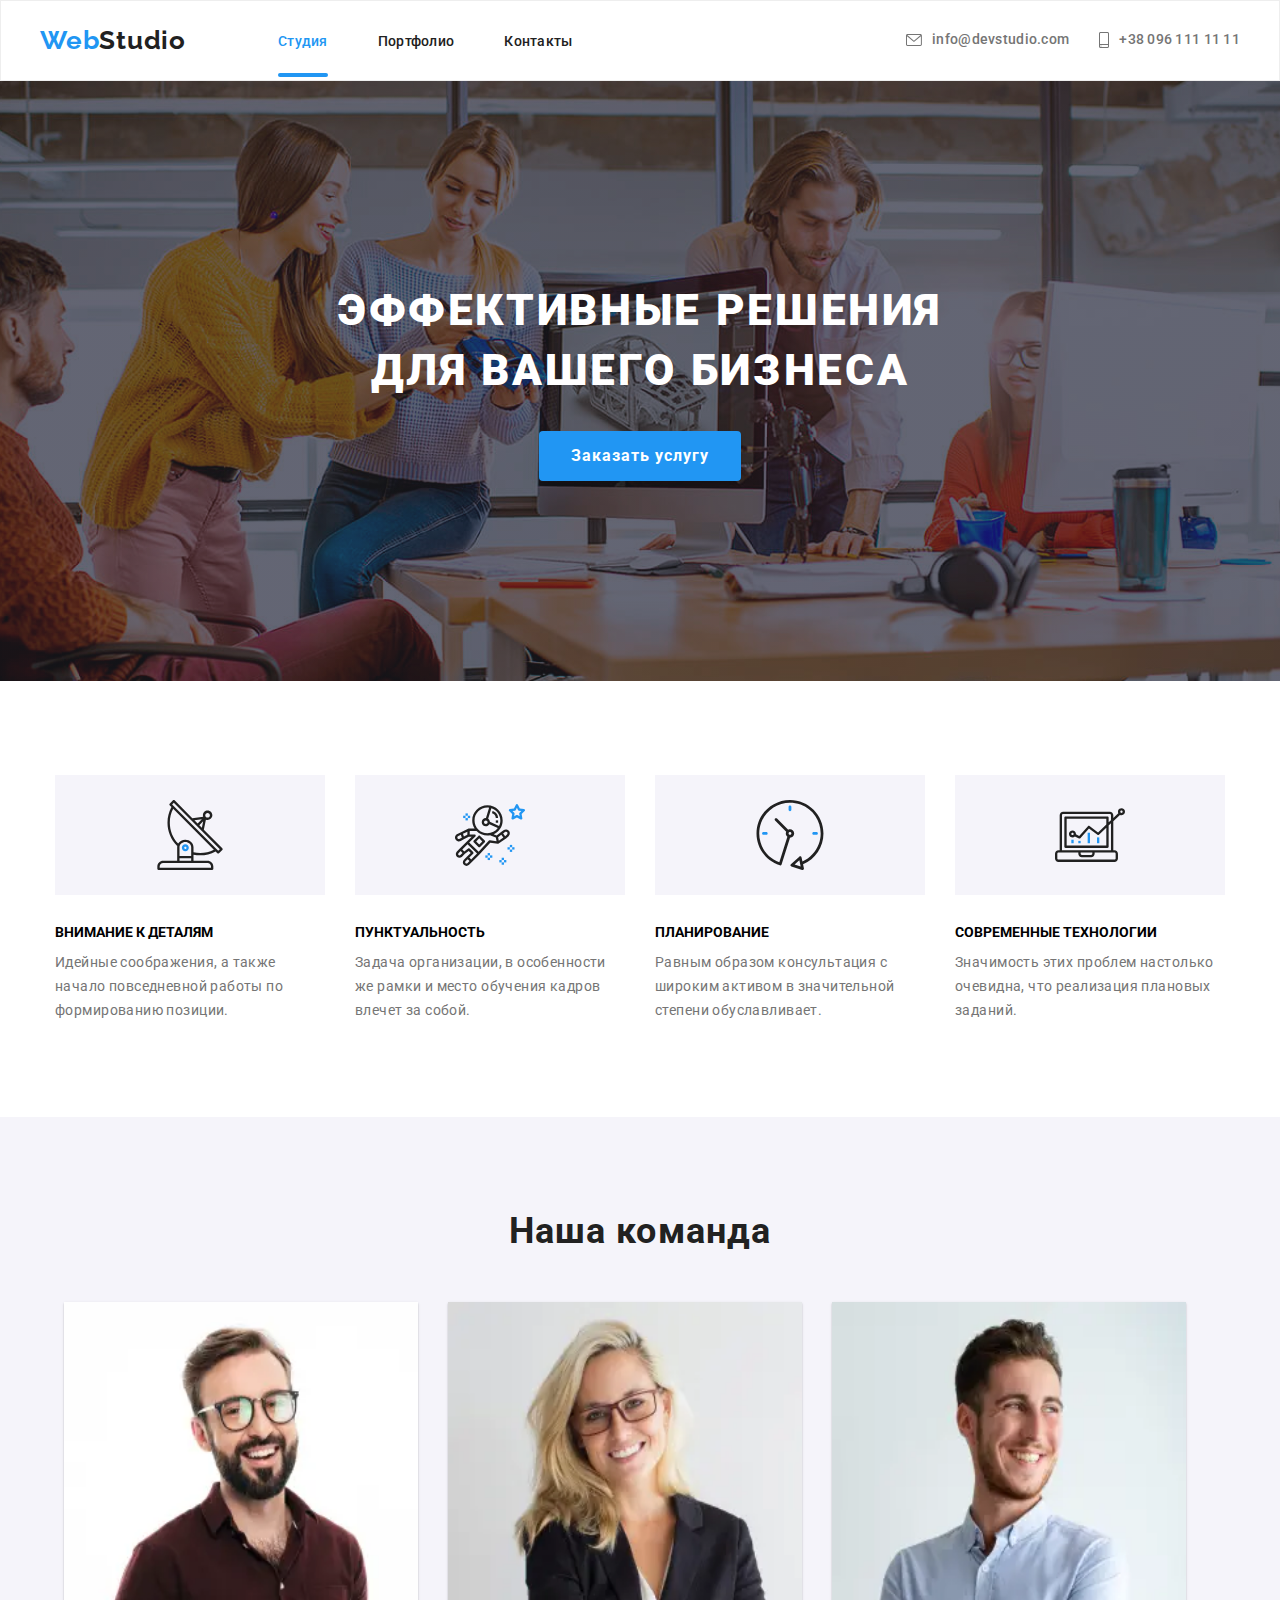
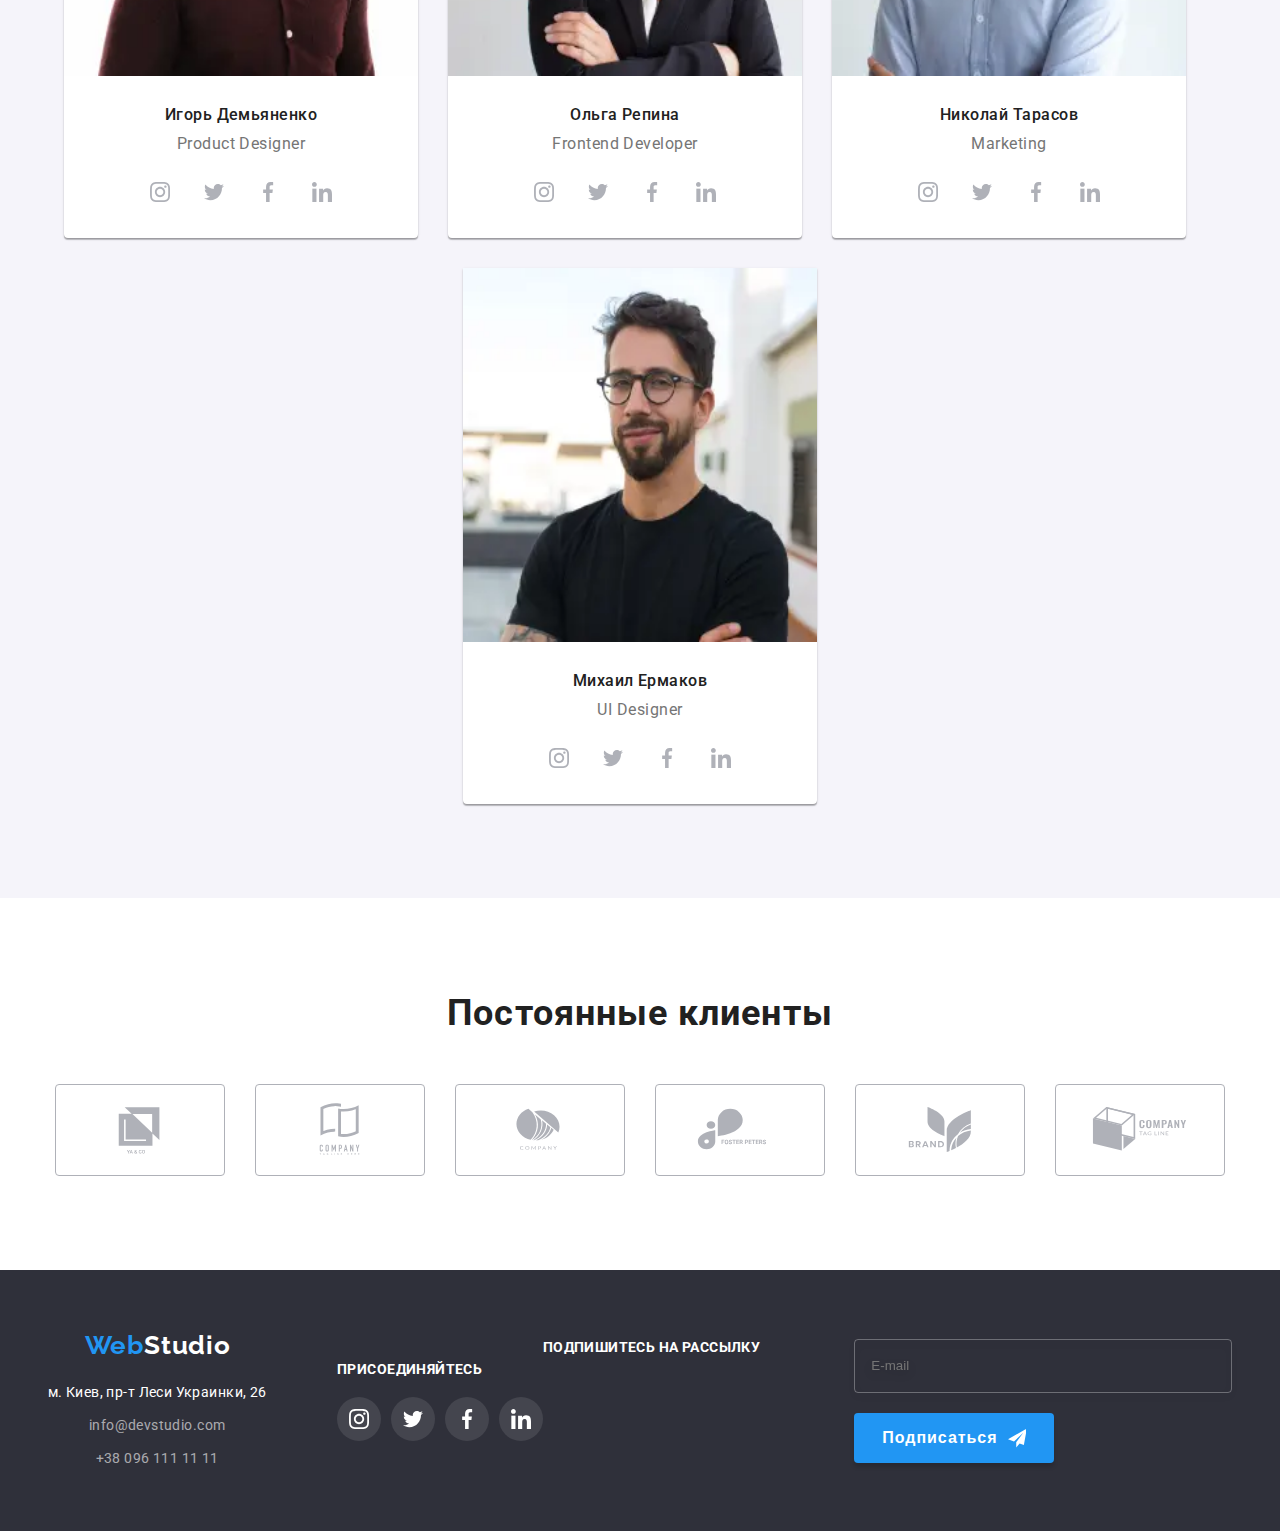
==== commit 0779210e: "студия мобильная версия почти готова" ====
--- a/index.html
+++ b/index.html
@@ -21,7 +21,7 @@
 <body сlass="body">
     <header class="header">
         <div class="container header__container">
-            <nav class="navigation">
+            <nav class="navigation header-hidden">
                 <a class="logo logo-header link" href="./index.html" lang="en"><span class="logo logo-accent">Web</span>Studio</a>
                 <ul class="nav-list list">
                     <li class="nav-list__item">
@@ -40,6 +40,7 @@
                     <use href="./images/icons/sprite.svg#burger-menu-icon"></use>
                 </svg>
             </button>
+            <div class="header-hidden">
             <ul class="header-list list">
                 <li class="header-list__item">
             <a class="contact-email link" href="mailto:info@devstudio.com">
@@ -59,6 +60,7 @@
         </li>
         </ul>
         </div>
+        </div>
 
         <!-- mobile-menu -->
         <div class="mobile-menu" data-menu>
@@ -109,19 +111,26 @@
             
         </div>
     </header>
-    <!-- <main>
-        <section class="main-section">
+
+    <main>
+
+        <!-- main section -->
+
+        <section class="main-section main-section__bg">
             <div class="container">
                 <h1 class="main-section__title">Эффективные решения для вашего бизнеса</h1>
                 <button class="services-btn" type="button" data-modal-open>Заказать услугу</button>
             </div>
         </section>
+
+        <!-- second section -->
+
         <section class="section second-section">
             <div class="container">
-                <ul class="list peculiarities-list">
+                <ul class="list peculiarities-list peculiarities-flex">
                     <li class="peculiarities-list__item">
                         <div class="peculiarities-list__div">
-                            <svg class="peculiarities-lise__logo" width="70" height="70">
+                            <svg class="peculiarities-list__logo" width="70" height="70">
                                 <use href="./images/icons/sprite.svg#antenna"></use>
                             </svg>
                         </div>
@@ -131,7 +140,7 @@
                     </li>
                     <li class="peculiarities-list__item">
                         <div class="peculiarities-list__div">
-                            <svg class="peculiarities-lise__logo" width="70" height="70">
+                            <svg class="peculiarities-list__logo" width="70" height="70">
                                 <use href="./images/icons/sprite.svg#astronaut"></use>
                             </svg>
                         </div>
@@ -141,7 +150,7 @@
                     </li>
                     <li class="peculiarities-list__item">
                         <div class="peculiarities-list__div">
-                            <svg class="peculiarities-lise__logo" width="70" height="70">
+                            <svg class="peculiarities-list__logo" width="70" height="70">
                                 <use href="./images/icons/sprite.svg#clock"></use>
                             </svg>
                         </div>
@@ -151,7 +160,7 @@
                     </li>
                     <li class="peculiarities-list__item">
                         <div class="peculiarities-list__div">
-                            <svg class="peculiarities-lise__logo" width="70" height="70">
+                            <svg class="peculiarities-list__logo" width="70" height="70">
                                 <use href="./images/icons/sprite.svg#diagram"></use>
                             </svg>
                         </div>
@@ -162,37 +171,114 @@
                 </ul>
             </div>
         </section>
-        <section class="section third-section">
+
+        <!-- third section -->
+
+        <!-- <section class="section third-section">
             <div class="container">
-                <h2 class="about-us">Чем мы занимаемся</h2>
+                <h2 class="about-us section__titles">Чем мы занимаемся</h2>
                 <ul class="list about-us__list">
-                    <li class="about-us__list-item"><img src="./images/img-1.jpg" alt="набор кода на планшете"
-                            width="370" height="294">
+                    <li class="about-us__list-item">
+                        <picture>
+                            <source 
+                                srcset="./images/img-1.webp 1x, ./images/img-1@2x.webp 2x"
+                                media="(min-width: 1200px)"
+                                type="image/webp"
+                            />
+
+                            <source 
+                                srcset="./images/img-1.jpg 1x, ./images/img-1@2x.jpg 2x"
+                                media="(min-width: 1200px)"
+                            />
+                            <img src="./images/img-1.jpg" alt="набор кода на планшете" width="370" height="294">
+                        </picture>
                             <div class="about-us__lable">
                                 <p class="about-us__paragraph">ДЕСКТОПНЫЕ ПРИЛОЖЕНИЯ</p>
                             </div>
                         </li>
-                    <li class="about-us__list-item"><img src="./images/img-2.jpg"
-                            alt="синхронизация телефона с компьютером" width="370" height="294">
+                    <li class="about-us__list-item">
+                        <picture>
+                            <source 
+                                srcset="./images/img-2.webp 1x, ./images/img-2@2x.webp 2x"
+                                media="(min-width: 1200px)"
+                                type="image/webp"
+                            />
+
+                            <source 
+                                srcset="./images/img-2.jpg 1x, ./images/img-2@2x.jpg 2x"
+                                media="(min-width: 1200px)"
+                            />
+                            <img src="./images/img-2.jpg" alt="синхронизация телефона с компьютером" width="370" height="294">
+                        </picture>
                             <div class="about-us__lable">
                                 <p class="about-us__paragraph">Мобильные приложения</p>
                             </div>
                             </li>
-                    <li class="about-us__list-item"><img src="./images/img-3.jpg" alt="рисунок на графическом планшете"
-                            width="370" height="294">
+                    <li class="about-us__list-item">
+                        <picture>
+                            <source 
+                                srcset="./images/img-3.webp 1x, ./images/img-3@2x.webp 2x"
+                                media="(min-width: 1200px)"
+                                type="image/webp"
+                            />
+
+                            <source 
+                                srcset="./images/img-3.jpg 1x, ./images/img-3@2x.jpg 2x"
+                                media="(min-width: 1200px)"
+                            />
+                            <img src="./images/img-3.jpg" alt="рисунок на графическом планшете" width="370" height="294">
+                        </picture>
                             <div class="about-us__lable">
                                 <p class="about-us__paragraph">Дизайнерские решения</p>
                             </div>
                             </li>
                 </ul>
             </div>
-        </section>
+        </section> -->
+
+        <!-- fourth section -->
+
         <section class="section fourth-section">
             <div class="container">
-                <h2 class="our-team">Наша команда</h2>
+                <h2 class="our-team section__titles">Наша команда</h2>
                 <ul class="list our-team__list">
                     <li class="our-team__list-item">
-                        <img src="./images/img-4.jpg" alt="Игорь Демьяненко" width="270" height="260">
+                        <picture>
+                            <source 
+                                srcset="./images/img-4.webp 1x, ./images/img-4@2x.webp 2x"
+                                media="(min-width: 1200px)"
+                                type="image/webp"
+                            />
+
+                            <source 
+                                srcset="./images/img-4.jpg 1x, ./images/img-4@2x.jpg 2x"
+                                media="(min-width: 1200px)"
+                            />
+
+                            <source 
+                                srcset="./images/img-4-tablet.webp 1x, ./images/img-4-tablet@2x.webp 2x"
+                                media="(min-width: 768px)"
+                                type="image/webp"
+                            />
+
+                            <source 
+                                srcset="./images/img-4-tablet.jpg 1x, ./images/img-4-tablet@2x.jpg 2x"
+                                media="(min-width: 768px)"
+                            />
+
+                            <source 
+                                srcset="./images/img-4-mobile.webp 1x, ./images/img-4-mobile@2x.webp 2x"
+                                media="(max-width: 767px)"
+                                type="image/webp"
+                            />
+
+                            <source 
+                                srcset="./images/img-4-mobile.jpg 1x, ./images/img-4-mobile@2x.jpg 2x"
+                                media="(max-width: 767px)"
+                            />
+
+                            <img class="our-team__list-img" src="./images/img-4.jpg" alt="Игорь Демьяненко" width="270" height="260">
+                        </picture>
                         <div class="our-team__wrapper">
                         <h3 class="team-members">Игорь Демьяненко</h3>
                         <p class="members-positions" lang="en">Product Designer</p>
@@ -229,7 +315,41 @@
                         </div>
                     </li>
                     <li class="our-team__list-item">
-                        <img src="./images/img-5.jpg" alt="Ольга Репина" width="270" height="260">
+                        <picture>
+                            <source 
+                                srcset="./images/img-5.webp 1x, ./images/img-5@2x.webp 2x"
+                                media="(min-width: 1200px)"
+                                type="image/webp"
+                            />
+
+                            <source 
+                                srcset="./images/img-5.jpg 1x, ./images/img-5@2x.jpg 2x"
+                                media="(min-width: 1200px)"
+                            />
+
+                            <source 
+                                srcset="./images/img-5-tablet.webp 1x, ./images/img-5-tablet@2x.webp 2x"
+                                media="(min-width: 768px)"
+                                type="image/webp"
+                            />
+
+                            <source 
+                                srcset="./images/img-5-tablet.jpg 1x, ./images/img-5-tablet@2x.jpg 2x"
+                                media="(min-width: 768px)"
+                            />
+
+                            <source 
+                                srcset="./images/img-5-mobile.webp 1x, ./images/img-5-mobile@2x.webp 2x"
+                                media="(max-width: 767px)"
+                                type="image/webp"
+                            />
+
+                            <source 
+                                srcset="./images/img-5-mobile.jpg 1x, ./images/img-5-mobile@2x.jpg 2x"
+                                media="(max-width: 767px)"
+                            />
+                            <img class="our-team__list-img" src="./images/img-5.jpg" alt="Ольга Репина" width="270" height="260">
+                        </picture>
                         <div class="our-team__wrapper">
                         <h3 class="team-members">Ольга Репина</h3>
                         <p class="members-positions" lang="en">Frontend Developer</p>
@@ -266,7 +386,41 @@
                         </div>
                     </li>
                     <li class="our-team__list-item">
-                        <img src="./images/img-6.jpg" alt="Николай Тарасов" width="270" height="260">
+                        <picture>
+                            <source 
+                                srcset="./images/img-6.webp 1x, ./images/img-6@2x.webp 2x"
+                                media="(min-width: 1200px)"
+                                type="image/webp"
+                            />
+
+                            <source 
+                                srcset="./images/img-6.jpg 1x, ./images/img-6@2x.jpg 2x"
+                                media="(min-width: 1200px)"
+                            />
+
+                            <source 
+                                srcset="./images/img-6-tablet.webp 1x, ./images/img-6-tablet@2x.webp 2x"
+                                media="(min-width: 768px)"
+                                type="image/webp"
+                            />
+
+                            <source 
+                                srcset="./images/img-6-tablet.jpg 1x, ./images/img-6-tablet@2x.jpg 2x"
+                                media="(min-width: 768px)"
+                            />
+
+                            <source 
+                                srcset="./images/img-6-mobile.webp 1x, ./images/img-6-mobile@2x.webp 2x"
+                                media="(max-width: 767px)"
+                                type="image/webp"
+                            />
+
+                            <source 
+                                srcset="./images/img-6-mobile.jpg 1x, ./images/img-6-mobile@2x.jpg 2x"
+                                media="(max-width: 767px)"
+                            />
+                            <img class="our-team__list-img" src="./images/img-6.jpg" alt="Николай Тарасов" width="270" height="260">
+                        </picture>
                         <div class="our-team__wrapper">
                         <h3 class="team-members">Николай Тарасов</h3>
                         <p class="members-positions" lang="en">Marketing</p>
@@ -303,7 +457,41 @@
                         </div>
                     </li>
                     <li class="our-team__list-item">
-                        <img src="./images/img-7.jpg" alt="Михаил Ермаков" width="270" height="260">
+                        <picture>
+                            <source 
+                                srcset="./images/img-7.webp 1x, ./images/img-7@2x.webp 2x"
+                                media="(min-width: 1200px)"
+                                type="image/webp"
+                            />
+
+                            <source 
+                                srcset="./images/img-7.jpg 1x, ./images/img-7@2x.jpg 2x"
+                                media="(min-width: 1200px)"
+                            />
+
+                            <source 
+                                srcset="./images/img-7-tablet.webp 1x, ./images/img-7-tablet@2x.webp 2x"
+                                media="(min-width: 768px)"
+                                type="image/webp"
+                            />
+
+                            <source 
+                                srcset="./images/img-7-tablet.jpg 1x, ./images/img-7-tablet@2x.jpg 2x"
+                                media="(min-width: 768px)"
+                            />
+
+                            <source 
+                                srcset="./images/img-7-mobile.webp 1x, ./images/img-7-mobile@2x.webp 2x"
+                                media="(max-width: 767px)"
+                                type="image/webp"
+                            />
+
+                            <source 
+                                srcset="./images/img-7-mobile.jpg 1x, ./images/img-7-mobile@2x.jpg 2x"
+                                media="(max-width: 767px)"
+                            />
+                            <img class="our-team__list-img" src="./images/img-7.jpg" alt="Михаил Ермаков" width="270" height="260">
+                        </picture>
                         <div class="our-team__wrapper">
                         <h3 class="team-members">Михаил Ермаков</h3>
                         <p class="members-positions" lang="en">UI Designer</p>
@@ -342,9 +530,12 @@
                 </ul>
             </div>
         </section>
+
+        <!-- fift section -->
+
         <section class="section fift-section">
             <div class="container">
-                <h2 class="clients-title">Постоянные клиенты</h2>
+                <h2 class="clients-title section__titles">Постоянные клиенты</h2>
                 <ul class="clients-list list">
                     <li class="clients-list__item">
                         <a class="clients-list__link" href="">
@@ -389,20 +580,17 @@
 
         </section>
     </main>
+
+    <!-- footer -->
+
     <footer class="footer">
         <div class="container footer-container">
         <div class="footer-info">
             <a class="logo logo-footer link" href="" lang="en"><span class="logo logo-accent">Web</span>Studio</a>
-            <address>
-                <ul class="list footer-list">
-                    <li class="footer-list__item"><a class="address link" href="https://goo.gl/maps/DmMxGW5ZQL83qcNfA"
-                            target="_blank" rel="noopener noreferrer">г. Киев, пр-т Леси Украинки, 26</a></li>
-                    <li class="footer-list__item"><a class="contact-email-footer link"
-                            href="mailto:info@devstudio.com">info@devstudio.com</a></li>
-                    <li class="footer-list__item"><a class="contact-number-footer link" href="tel:+380961111111">+38 096
-                            111 11 11</a></li>
-                </ul>
-            </address>
+            <a class="address link" href="https://goo.gl/maps/DmMxGW5ZQL83qcNfA">м. Киев, пр-т Леси Украинки, 26</a>
+            <a class="contact-email-footer link" href="mailto:info@devstudio.com">info@devstudio.com</a>
+            <a class="contact-number-footer link" href="tel:+380961111111">+38 096
+                111 11 11</a>
         </div>
         <div class="footer-join ">
             <p class="join-name">присоединяйтесь</p>
@@ -440,7 +628,7 @@
         <form action="" class="subscribe-block">
             <p class="subscribe-title">Подпишитесь на рассылку</p>
             <div class="subscribe-content">
-                <input type="email" name="email" placeholder="E-mail">
+                <input class="subscribe-email" type="email" name="email" placeholder="E-mail">
                 <button class="subscribe-btn" type="submit">Подписаться
                     <svg class="subscribe-icon" width="24" height="24">
                         <use href="./images/icons/sprite.svg#send"></use>
@@ -449,8 +637,9 @@
             </div>
         </form>
     </div>
-    </footer> -->
-
+    </footer> 
+
+    <!-- backdrop -->
     <div class="backdrop is-hidden" data-modal>
         <div class="modal">
             <button type="button" class="modal-close-btn" data-modal-close>
--- a/css/main.min.css
+++ b/css/main.min.css
@@ -1,2 +1,2 @@
-:root{--primary-text-color: #212121;--secondary-text-color: #757575;--black-second-color: #000000;--accent-color: #2196f3;--background-color-white: #ffffff;--links-footer-color: rgba(255, 255, 255, 0.6);--hero-background-grey: #2f303a;--botton-background-color: #f5f4fa;--team-background-color: #f5f4fa;--botton-hover-blue: #188ce8;--social-links-color: #afb1b8;--border-color: #eeeeee;--timing-function: cubic-bezier(0.4, 0, 0.2, 1);--primary-font-family: Roboto, sans-serif}.visually-hidden{position:absolute;width:1px;height:1px;margin:-1px;border:0;padding:0;white-space:nowrap;clip-path:inset(100%);clip:rect(0 0 0 0);overflow:hidden}h1,h2,h3,h4,h5,h6,p{margin-top:0;margin-bottom:0}ul,ol{margin-top:0;margin-bottom:0;padding-left:0}img{display:block;max-width:100%;height:auto}address{font-style:normal}.list{list-style:none}.link{text-decoration:none}.section{padding-top:94px;padding-bottom:94px}.section.third-section{padding-top:0px}.container{max-width:1200px;padding-left:15px;padding-right:15px;margin-left:auto;margin-right:auto}.header__container{display:flex;align-items:center}.container{padding-left:15px;padding-right:15px;margin-left:auto;margin-right:auto}@media screen and (min-width: 480px){.container{width:480px}}@media screen and (min-width: 768px){.container{width:768px}}@media screen and (min-width: 1200px){.container{width:1200px}}.logo-header{font-family:"Raleway";font-style:normal;font-weight:bold;font-size:26px;line-height:1.19;margin-right:92px;letter-spacing:0.03em;color:var(--primary-text-color)}.logo-accent{font-family:"Raleway";font-style:normal;font-weight:bold;font-size:26px;line-height:1, 19;letter-spacing:0.03em;color:var(--accent-color)}.logo-footer{width:145px;height:31px;font-family:"Raleway";font-style:normal;font-weight:bold;font-size:26px;line-height:1.19;letter-spacing:0.03em;color:var(--background-color-white)}.our-team{margin-bottom:50px;font-weight:bold;font-size:36px;line-height:1.16;text-align:center;letter-spacing:0.03em;color:var(--primary-text-color)}.backdrop{position:fixed;top:0;left:0;width:100vw;height:100vh;background-color:rgba(0,0,0,0.2);transition:opacity 500ms linear, visibility 500ms linear}.backdrop.is-hidden{opacity:0;visibility:hidden;pointer-events:none}.modal{position:absolute;top:50%;left:50%;transform:translate(-50%, -50%);width:528px;height:580px;background-color:var(--background-color-white);padding:40px}.modal-close-btn{position:absolute;top:8px;right:8px;display:flex;justify-content:center;align-items:center;width:30px;height:30px;border-radius:50%;border:1px solid rgba(0,0,0,0.1);background-color:transparent;padding:0;cursor:pointer}.modal-close-btn:hover .modal-close-icon,.modal-close-btn:focus .modal-close-icon{fill:var(--accent-color)}.modal-close-icon:hover,.modal-close-icon:focus{fill:var(--accent-color);transition:fill 250ms var(--timing-function)}.contact-form-title{font-weight:700;font-size:20px;line-height:23px;text-align:center;letter-spacing:0.03em;color:var(--primary-text-color);margin-bottom:12px}.contact-form-field{display:block;margin-bottom:10px}.contact-form-data{font-family:'Roboto';font-style:normal;font-weight:400;font-size:12px;line-height:14px;letter-spacing:0.01em;color:var(--secondary-text-color)}.contact-form-input-wrapper{position:relative;display:block;margin-top:4px}.contact-form-input{width:100%;height:40px;padding-left:42px;border:1px solid rgba(33,33,33,0.2);border-radius:4px;transition:250ms var(--timing-function)}.contact-form-input:focus{outline:none;border-color:var(--accent-color)}.contact-form-icon{position:absolute;top:50%;left:12px;transform:translateY(-50%);display:block;transition:250ms var(--timing-function)}.contact-form-input:focus+.contact-form-icon{fill:var(--accent-color)}.contact-form-message{width:100%;height:120px;margin-top:4px;padding:12px 16px;resize:none;border:1px solid rgba(33,33,33,0.2);border-radius:4px;transition:250ms var(--timing-function)}.contact-form-message:focus{outline:none;border-color:var(--accent-color)}.contact-form-message::placeholder{font-weight:400;font-size:12px;line-height:14px;letter-spacing:0.01em;color:rgba(117,117,117,0.5)}.contact-form-checkbox-wrapper{margin-bottom:30px}.contatc-form-checkbox-label{display:flex;align-items:center;justify-content:center;font-weight:400;font-size:14px;line-height:24px;letter-spacing:0.03em;color:var(--secondary-text-color)}.contatc-form-checkbox-label::before{display:inline-block;width:16px;height:15px;border:2px solid #555555;border-radius:2px;cursor:pointer;content:"";margin-right:10px}.contact-form-checkbox:focus+.contatc-form-checkbox-label::before{outline:1px solid var(--accent-color)}.contact-form-checkbox:checked+.contatc-form-checkbox-label::before{background-image:url("../images/icons/checkbox.svg");background-color:var(--accent-color);box-shadow:0 0 0 4px var(--background-color-white);background-size:cover;border-color:var(--accent-color)}.terms{color:var(--accent-color)}.contact-form-submit-btn{display:block;margin:0 auto;padding:10px 56px;border-radius:4px;background-color:var(--accent-color);box-shadow:0px 4px 4px rgba(0,0,0,0.15);font-family:"Roboto";font-style:normal;font-weight:700;font-size:16px;line-height:1.88;cursor:pointer;align-items:center;text-align:center;letter-spacing:0.06em;color:var(--background-color-white);border:none}.contact-form-submit-btn:hover{background-color:var(--botton-hover-blue)}.services-btn{min-width:200px;padding:10px 32px;border-radius:4px;margin-left:485px;background-color:var(--accent-color);box-shadow:0px 4px 4px rgba(0,0,0,0.15);font-family:"Roboto";font-style:normal;font-weight:700;font-size:16px;line-height:1.87;cursor:pointer;display:flex;align-items:center;text-align:center;letter-spacing:0.06em;color:var(--background-color-white);border:none}.services-btn:hover,.services-btn:focus{background-color:var(--botton-hover-blue)}.portfolio-btn-list{display:flex;margin-bottom:50px;justify-content:center}.portfolio-btn-list__item:not(:last-child){margin-right:8px}.portfolio-btn{padding:6px 22px;border:none;border-radius:4px;font-family:"Roboto";font-style:normal;font-weight:500;font-size:16px;line-height:1.62;text-align:center;letter-spacing:0.03em;color:var(--primary-text-color);cursor:pointer;border:none;transition:color 250ms var(--timing-function),background-color 250ms var(--timing-function)}.portfolio-btn:hover,.portfolio-btn:focus{background:var(--accent-color);box-shadow:0px 3px 1px rgba(0,0,0,0.1),0px 1px 2px rgba(0,0,0,0.08),0px 2px 2px rgba(0,0,0,0.12);color:var(--background-color-white)}.subscribe-btn{display:flex;align-items:center;text-align:center;padding:10px 28px;width:200px;font-weight:700;font-size:16px;line-height:1.88;letter-spacing:0.06em;color:var(--background-color-white);background-color:var(--accent-color);border-color:var(--accent-color);box-shadow:0pc 4px 4px rgba(0,0,0,0.15);border-radius:4px;transition:backgroudn-color 250ms var(--timing-function);cursor:pointer;border:none}.subscribe-btn:hover,.subscribe-btn:focus{background-color:var(--botton-hover-blue)}.footer-join{display:flex;flex-direction:column;align-items:baseline;margin-left:70px}.join-name{font-family:'Roboto';font-style:normal;font-weight:700;font-size:14px;line-height:16px;letter-spacing:0.03em;text-transform:uppercase;color:var(--background-color-white);margin-bottom:20px;padding-top:12px}.join-list{display:flex}.join-list__item:not(:last-child){margin-right:10px}.join-list__link{display:flex;align-items:center;justify-content:center;width:44px;height:44px;background:rgba(255,255,255,0.1);border-radius:50%;transition:background-color 250ms var(--timing-function)}.join-list__link:hover,.join-list__link:focus{background-color:var(--accent-color)}.join-icon{fill:var(--background-color-white);transition:fill 250ms var(--timing-function)}.subscribe-block{margin-left:auto}.subscribe-content{display:flex;align-items:center;text-align:center}.subscribe-block input{margin-right:12px;padding:15px;width:358px;border-color:inherit;background-color:var(--hero-background-grey);color:var(--background-color-white);outline:transparent;border:1px solid rgba(255,255,255,0.3);filter:drop-shadow(0px 4px 4px rgba(0,0,0,0.15));border-radius:4px;transition:border 250ms var(--timing-function)}.subscribe-block input:hover,.subscribe-block input:focus{border:1px solid var(--accent-color)}.subscribe-icon{fill:var(--background-color-white);margin-left:10px}.subscribe-title{margin-bottom:20px;font-weight:700;font-size:14px;line-height:1.14;letter-spacing:0.03em;text-transform:uppercase;color:var(--background-color-white)}.header{position:relative;padding-top:10px;padding-bottom:10px;border:1px solid var(--border-color)}.header__container{display:flex;justify-content:space-between;align-items:center}@media screen and (max-width: 1199px){.contact-email{display:flex;margin-bottom:10px}}@media screen and (max-width: 767px){.nav-list{display:none}.header-list{display:none}.mobile-menu-btn{background-color:transparent;border:none;padding:0;line-height:0}.mobile-menu-btn__icon{fill:#212121}.mobile-menu{position:absolute;top:0;left:0;width:100%;height:100vh;overflow:auto;background-color:var(--background-color-white);opacity:0;visibility:hidden;pointer-events:none;transition:opacity 250ms var(--timing-function)}.mobile-menu__nav{display:block;margin-left:40px}.mobile-menu__item:not(:last-child){margin-bottom:32px}.mobile-menu__link{font-family:'Roboto';font-style:normal;font-weight:500;font-size:40px;line-height:47px;letter-spacing:0.02em;color:var(--primary-text-color);transition:color 250ms cubic-bezier(0.4, 0, 0.2, 1);padding-bottom:28px}.mobile-menu__link:hover,.mobile-menu__link:focus{color:var(--accent-color)}.mobile-menu__link.active{color:var(--accent-color)}.mobile_menu__contacts{margin-bottom:64px;margin-left:40px;margin-top:auto}.mobile-menu__contact-link-tel{font-family:'Roboto';font-style:normal;font-weight:500;font-size:34px;line-height:40px;letter-spacing:0.02em;color:var(--accent-color)}.mobile-menu__contact-link-email{font-family:'Roboto';font-style:normal;font-weight:500;font-size:24px;line-height:28px;letter-spacing:0.02em;color:var(--secondary-text-color)}.mobile-menu__socials{display:flex;align-items:center;margin-left:40px}.mobile-menu__socials-item:not(:last-child){padding:0 10px;border-right:1px solid rgba(33,33,33,0.2)}.mobile-menu__socials-item:last-child{padding-left:10px}.mobile-menu__socials-link{font-family:'Roboto';font-style:normal;font-weight:500;font-size:18px;line-height:22px;letter-spacing:0.02em;color:var(--accent-color)}.mobile-menu.is-open{opacity:1;visibility:visible;pointer-events:auto}.mobile-menu__close-btn{position:absolute;top:21px;right:15px;display:flex;justify-content:center;align-items:center;width:18px;height:18px;background-color:transparent;border-color:transparent;border:none;padding:0;line-height:0;cursor:pointer}.mobile-menu__close-btn:hover .mobile-menu__close-icon,.mobile-menu__close-btn:focus .mobile-menu__close-icon{fill:var(--accent-color)}.mobile-menu__close-icon:hover,.mobile-menu__close-icon:focus{fill:var(--accent-color);top:0;right:0;cursor:pointer;transition:fill 250ms var(--timing-function)}.mobile-menu__container{position:fixed;top:0;left:0;width:100%;height:100%;padding-top:48px;padding-bottom:48px;display:flex;flex-direction:column}}@media screen and (min-width: 768px){.header{padding-top:24px;padding-bottom:24px;border:1px solid var(--border-color)}.navigation{display:flex;align-items:center}.nav-list{display:flex;align-items:center}.header-list{align-items:center;margin-left:auto}.mobile-menu-btn{display:none}.mobile-menu{display:none}.logo-header{font-family:"Raleway";font-style:normal;font-weight:bold;font-size:26px;line-height:1.19;margin-right:88px;letter-spacing:0.03em;color:var(--primary-text-color)}.nav-list__item:not(:last-child){margin-right:50px}.nav-list__link{position:relative;font-weight:500;font-size:14px;line-height:1.14;letter-spacing:0.02em;color:var(--primary-text-color);transition:color 250ms cubic-bezier(0.4, 0, 0.2, 1);padding-bottom:28px}.nav-list__link:hover,.nav-list__link:focus{color:var(--accent-color)}.nav-list__link.active{color:var(--accent-color)}.navigation.nav-list__link{position:relative;display:block;padding-top:32px;padding-bottom:32px}.navigation .nav-list__link.active::after{position:absolute;bottom:0;left:0;content:"";display:block;width:100%;height:4px;border-radius:2px;background-color:#2196f3}.header-icon__email{width:14px;height:12px;margin-right:8px}.header-icon__tel{width:10px;height:14px;margin-right:8px}.contact-email{display:flex;align-items:center;font-family:'Roboto';font-weight:500;font-size:14px;line-height:1.14;letter-spacing:0.02em;margin-left:auto;color:var(--secondary-text-color);transition:color 250ms var(--timing-function)}.contact-email:hover,.contact-email:focus{color:var(--accent-color)}.contact-number{display:flex;align-items:center;font-family:'Roboto';font-weight:500;font-size:14px;line-height:1.14;letter-spacing:0.02em;color:var(--secondary-text-color);transition:color 250ms cubic-bezier(0.4, 0, 0.2, 1)}.contact-number:hover,.contact-number:focus{color:var(--accent-color)}}@media screen and (min-width: 1200px){.header{padding-top:24px;padding-bottom:24px;border:1px solid var(--border-color)}.container{max-width:1200px;padding-left:15px;padding-right:15px;margin-left:auto;margin-right:auto}.header__container{display:flex;align-items:center}.navigation{display:flex;align-items:center}.nav-list{display:flex;align-items:center}.logo-header{font-family:"Raleway";font-style:normal;font-weight:bold;font-size:26px;line-height:1.19;margin-right:92px;letter-spacing:0.03em;color:var(--primary-text-color)}.logo-accent{font-family:"Raleway";font-style:normal;font-weight:bold;font-size:26px;line-height:1, 19;letter-spacing:0.03em;color:var(--accent-color)}.nav-list__item:not(:last-child){margin-right:50px}.nav-list__link{position:relative;font-weight:500;font-size:14px;line-height:1.14;letter-spacing:0.02em;color:var(--primary-text-color);transition:color 250ms cubic-bezier(0.4, 0, 0.2, 1);padding-bottom:28px}.nav-list__link:hover,.nav-list__link:focus{color:var(--accent-color)}.nav-list__link.active{color:var(--accent-color)}.navigation.nav-list__link{position:relative;display:block;padding-top:32px;padding-bottom:32px}.navigation .nav-list__link.active::after{position:absolute;bottom:0;left:0;content:"";display:block;width:100%;height:4px;border-radius:2px;background-color:#2196f3}.header-list{display:flex;align-items:center;margin-left:auto}.contact-email{display:flex;align-items:center;font-family:'Roboto';font-weight:500;font-size:14px;line-height:1.14;letter-spacing:0.02em;margin-left:auto;margin-right:30px;color:var(--secondary-text-color);transition:color 250ms var(--timing-function)}.contact-email:hover,.contact-email:focus{color:var(--accent-color)}.contact-number{display:flex;align-items:center;font-family:'Roboto';font-weight:500;font-size:14px;line-height:1.14;letter-spacing:0.02em;color:var(--secondary-text-color);transition:color 250ms cubic-bezier(0.4, 0, 0.2, 1)}.contact-number:hover,.contact-number:focus{color:var(--accent-color)}.header-icon{fill:currentColor;margin-right:10px}}.main-section{background-image:linear-gradient(rgba(47,48,58,0.4), rgba(47,48,58,0.4)),url(../images/hero/bg.png);background-size:cover;background-color:#C4C4C4;margin-left:auto;margin-right:auto;padding-top:200px;padding-bottom:200px;width:1600px;height:600px}.main-section__title{width:696px;height:120px;left:452px;top:280px;margin-left:238px;margin-bottom:30px;font-family:'Roboto';font-style:normal;font-weight:900;font-size:44px;line-height:1.34;text-align:center;letter-spacing:0.06em;text-transform:uppercase;color:var(--background-color-white)}.second-section{margin-left:auto;margin-right:auto}.peculiarities-list__div{display:flex;align-items:center;justify-content:center;width:270px;height:120px;background:var(--team-background-color);border-radius:4px;margin-bottom:30px}.peculiarities-list{display:flex;align-items:center;margin-left:-30px;margin-bottom:-30px}.peculiarities-list__item{flex-basis:calc((100% - 120px) / 4);margin-left:30px;margin-bottom:30px}.peculiarities{width:270px;height:16px;margin-bottom:10px;font-weight:bold;font-size:14px;line-height:1.14;letter-spacing:0.03em;text-transform:uppercase;color:var(--primary-text-color)}.features{width:270px;height:75px;font-weight:normal;font-size:14px;line-height:1.71;letter-spacing:0.03em;color:var(--secondary-text-color)}.third-section{margin-left:auto;margin-right:auto}.about-us{margin-bottom:50px;min-width:376px;height:42px;font-weight:bold;font-size:36px;line-height:1.16;text-align:center;letter-spacing:0.03em;color:var(--primary-text-color)}.about-us__list{display:flex;align-items:center;margin-left:-30px;margin-bottom:-30px}.about-us__list-item{position:relative;flex-basis:calc(100% - 90px)/3;margin-left:30px;margin-bottom:30px}.about-us__lable{position:absolute;bottom:0;left:0;width:100%;text-align:center;background:rgba(47,48,58,0.8)}.about-us__paragraph{display:inline-block;padding:27px 0;font-weight:700;font-size:14px;text-align:center;letter-spacing:0.03em;text-transform:uppercase;color:var(--background-color-white)}.fourth-section{margin-left:auto;margin-right:auto;background-color:var(--team-background-color)}.our-team{margin-bottom:50px;font-weight:bold;font-size:36px;line-height:1.16;text-align:center;letter-spacing:0.03em;color:var(--primary-text-color)}.our-team__list{display:flex;align-items:center;margin-left:-30px;margin-bottom:-30px}.our-team__list-item{flex-basis:calc(100% - 120px)/4;margin-left:30px;margin-bottom:30px}.our-team__wrapper{background:var(--background-color-white);box-shadow:0px 1px 3px rgba(0,0,0,0.12),0px 1px 1px rgba(0,0,0,0.14),0px 2px 1px rgba(0,0,0,0.2);border-radius:0px 0px 4px 4px;padding-top:30px;padding-bottom:30px;padding-left:32px;padding-right:32px}.team-members{font-weight:500;font-size:16px;line-height:1.18;text-align:center;letter-spacing:0.03em;color:var(--primary-text-color)}.members-positions{padding-top:10px;font-weight:normal;font-size:16px;line-height:1.18;text-align:center;letter-spacing:0.03em;color:var(--secondary-text-color);margin-bottom:16px}.social-list{display:flex;justify-content:space-between}.social-list__item{cursor:pointer}.social-list__link{display:flex;align-items:center;justify-content:center;width:44px;height:44px;background-color:var(--background-color-white);border-radius:50%;transition:background-color 250ms var(--timing-function)}.social-list__link:hover,.social-list__link:focus{background-color:var(--accent-color)}.social-list__icon{fill:var(--social-links-color);transition:fill 250ms var(--timing-function)}.social-list__link:hover .social-list__icon,.social-list__link:focus .social-list__icon{fill:var(--background-color-white)}.clients-title{font-family:'Roboto';font-style:normal;font-weight:700;font-size:36px;line-height:1.17;text-align:center;letter-spacing:0.03em;color:var(--primary-text-color);margin-bottom:50px}.clients-list{display:flex;justify-content:space-between}.clients-list__link{display:flex;align-items:center;justify-content:center;width:170px;height:92px;border:1px solid var(--social-links-color);border-radius:4px;transition:background-color 250ms var(--timing-function)}.clients-list__link:hover,.clients-list__link:focus{border-color:var(--accent-color)}.clients-logo{fill:var(--social-links-color);transition:fill 250ms var(--timing-function)}.clients-list__link:hover .clients-logo,.clients-list__link:focus .clients-logo{fill:var(--accent-color)}.footer{padding-top:60px;padding-bottom:60px;background:var(--hero-background-grey)}.footer-container{display:flex;margin-left:auto;margin-right:auto}.address{font-weight:normal;font-size:14px;line-height:1.71;letter-spacing:0.03em;color:var(--background-color-white)}.contact-email-footer{font-style:normal;font-weight:normal;font-size:14px;line-height:1.71;letter-spacing:0.03em;color:var(--links-footer-color);transition:color 250ms var(--timing-function)}.contact-email-footer:hover,.contact-email-footer:focus{color:var(--accent-color)}.contact-number-footer{font-style:normal;font-weight:normal;font-size:14px;line-height:1.71;letter-spacing:0.03em;color:var(--links-footer-color);transition:color 250ms var(--timing-function)}.contact-number-footer:hover,.contact-number-footer:focus{color:var(--accent-color)}.footer-list{padding-top:20px}.footer-list__item:not(:last-child){padding-bottom:10px}
+:root{--primary-text-color: #212121;--secondary-text-color: #757575;--black-second-color: #000000;--accent-color: #2196f3;--background-color-white: #ffffff;--links-footer-color: rgba(255, 255, 255, 0.6);--hero-background-grey: #2f303a;--botton-background-color: #f5f4fa;--team-background-color: #f5f4fa;--botton-hover-blue: #188ce8;--social-links-color: #afb1b8;--border-color: #eeeeee;--timing-function: cubic-bezier(0.4, 0, 0.2, 1);--primary-font-family: Roboto, sans-serif}.visually-hidden{position:absolute;width:1px;height:1px;margin:-1px;border:0;padding:0;white-space:nowrap;clip-path:inset(100%);clip:rect(0 0 0 0);overflow:hidden}body{font-family:'Roboto', sans-serif;font-family:'Roboto';margin:0;padding:0}h1,h2,h3,h4,h5,h6,p{margin-top:0;margin-bottom:0}ul,ol{margin-top:0;margin-bottom:0;padding-left:0}img{display:block;max-width:100%;height:auto}address{font-style:normal}.list{list-style:none}.link{text-decoration:none}@media screen and (min-width: 1200px){.section{padding-top:94px;padding-bottom:94px}}@media screen and (max-width: 1199px){.section{padding-top:60px;padding-bottom:60px}}.section.third-section{padding-top:0px}.section__titles{font-weight:700;font-size:36px;line-height:1.16;text-align:center;letter-spacing:0.03em;color:#212121;margin-bottom:50px}@media screen and (min-width: 1200px){.section__titles{font-size:36px;line-height:42px}}@media screen and (max-width: 1199px){.section__titles{font-size:28px;line-height:33px;margin-bottom:30px}}.container{max-width:1200px;padding-left:15px;padding-right:15px;margin-left:auto;margin-right:auto}.header__container{display:flex;align-items:center}.container{padding-left:15px;padding-right:15px;margin-left:auto;margin-right:auto}@media screen and (min-width: 480px){.container{width:480px}}@media screen and (min-width: 768px){.container{width:768px}}@media screen and (min-width: 1200px){.container{width:1200px}}.logo-header{font-family:"Raleway";font-style:normal;font-weight:bold;font-size:26px;line-height:1.19;margin-right:92px;letter-spacing:0.03em;color:var(--primary-text-color)}.logo-accent{font-family:"Raleway";font-style:normal;font-weight:bold;font-size:26px;line-height:1.19;letter-spacing:0.03em;color:var(--accent-color)}.logo-footer{width:145px;height:31px;font-family:"Raleway";font-style:normal;font-weight:bold;font-size:26px;line-height:1.19;letter-spacing:0.03em;color:var(--background-color-white)}.our-team{margin-bottom:50px;font-weight:bold;font-size:36px;line-height:1.16;text-align:center;letter-spacing:0.03em;color:var(--primary-text-color)}.backdrop{position:fixed;top:0;left:0;width:100vw;height:100vh;background-color:rgba(0,0,0,0.2);transition:opacity 500ms linear, visibility 500ms linear}.backdrop.is-hidden{opacity:0;visibility:hidden;pointer-events:none}.modal{position:absolute;top:50%;left:50%;transform:translate(-50%, -50%);width:528px;height:580px;background-color:var(--background-color-white);padding:40px}.modal-close-btn{position:absolute;top:8px;right:8px;display:flex;justify-content:center;align-items:center;width:30px;height:30px;border-radius:50%;border:1px solid rgba(0,0,0,0.1);background-color:transparent;padding:0;cursor:pointer}.modal-close-btn:hover .modal-close-icon,.modal-close-btn:focus .modal-close-icon{fill:var(--accent-color)}.modal-close-icon:hover,.modal-close-icon:focus{fill:var(--accent-color);transition:fill 250ms var(--timing-function)}.contact-form-title{font-weight:700;font-size:20px;line-height:23px;text-align:center;letter-spacing:0.03em;color:var(--primary-text-color);margin-bottom:12px}.contact-form-field{display:block;margin-bottom:10px}.contact-form-data{font-family:'Roboto';font-style:normal;font-weight:400;font-size:12px;line-height:14px;letter-spacing:0.01em;color:var(--secondary-text-color)}.contact-form-input-wrapper{position:relative;display:block;margin-top:4px}.contact-form-input{width:100%;height:40px;padding-left:42px;border:1px solid rgba(33,33,33,0.2);border-radius:4px;transition:250ms var(--timing-function)}.contact-form-input:focus{outline:none;border-color:var(--accent-color)}.contact-form-icon{position:absolute;top:50%;left:12px;transform:translateY(-50%);display:block;transition:250ms var(--timing-function)}.contact-form-input:focus+.contact-form-icon{fill:var(--accent-color)}.contact-form-message{width:100%;height:120px;margin-top:4px;padding:12px 16px;resize:none;border:1px solid rgba(33,33,33,0.2);border-radius:4px;transition:250ms var(--timing-function)}.contact-form-message:focus{outline:none;border-color:var(--accent-color)}.contact-form-message::placeholder{font-weight:400;font-size:12px;line-height:14px;letter-spacing:0.01em;color:rgba(117,117,117,0.5)}.contact-form-checkbox-wrapper{margin-bottom:30px}.contatc-form-checkbox-label{display:flex;align-items:center;justify-content:center;font-weight:400;font-size:14px;line-height:24px;letter-spacing:0.03em;color:var(--secondary-text-color)}.contatc-form-checkbox-label::before{display:inline-block;width:16px;height:15px;border:2px solid #555555;border-radius:2px;cursor:pointer;content:"";margin-right:10px}.contact-form-checkbox:focus+.contatc-form-checkbox-label::before{outline:1px solid var(--accent-color)}.contact-form-checkbox:checked+.contatc-form-checkbox-label::before{background-image:url("../images/icons/checkbox.svg");background-color:var(--accent-color);box-shadow:0 0 0 4px var(--background-color-white);background-size:cover;border-color:var(--accent-color)}.terms{color:var(--accent-color)}.contact-form-submit-btn{display:block;margin:0 auto;padding:10px 56px;border-radius:4px;background-color:var(--accent-color);box-shadow:0px 4px 4px rgba(0,0,0,0.15);font-family:"Roboto";font-style:normal;font-weight:700;font-size:16px;line-height:1.88;cursor:pointer;align-items:center;text-align:center;letter-spacing:0.06em;color:var(--background-color-white);border:none}.contact-form-submit-btn:hover{background-color:var(--botton-hover-blue)}.services-btn{min-width:200px;padding:10px 32px;border-radius:4px;margin:0 auto;background-color:var(--accent-color);box-shadow:0px 4px 4px rgba(0,0,0,0.15);font-family:"Roboto";font-style:normal;font-weight:700;font-size:16px;line-height:1.87;cursor:pointer;display:flex;align-items:center;text-align:center;letter-spacing:0.06em;color:var(--background-color-white);border:none}.services-btn:hover,.services-btn:focus{background-color:var(--botton-hover-blue)}.portfolio-btn-list{display:flex;margin-bottom:50px;justify-content:center}.portfolio-btn-list__item:not(:last-child){margin-right:8px}.portfolio-btn{padding:6px 22px;border:none;border-radius:4px;font-family:"Roboto";font-style:normal;font-weight:500;font-size:16px;line-height:1.62;text-align:center;letter-spacing:0.03em;color:var(--primary-text-color);cursor:pointer;border:none;transition:color 250ms var(--timing-function),background-color 250ms var(--timing-function)}.portfolio-btn:hover,.portfolio-btn:focus{background:var(--accent-color);box-shadow:0px 3px 1px rgba(0,0,0,0.1),0px 1px 2px rgba(0,0,0,0.08),0px 2px 2px rgba(0,0,0,0.12);color:var(--background-color-white)}.subscribe-btn{display:flex;align-items:center;text-align:center;padding:10px 28px;width:200px;font-weight:700;font-size:16px;line-height:1.88;letter-spacing:0.06em;color:var(--background-color-white);background-color:var(--accent-color);border-color:var(--accent-color);box-shadow:0pc 4px 4px rgba(0,0,0,0.15);border-radius:4px;transition:backgroudn-color 250ms var(--timing-function);cursor:pointer;border:none}.subscribe-btn:hover,.subscribe-btn:focus{background-color:var(--botton-hover-blue)}@media screen and (min-width: 768px){.footer-join{margin-bottom:102px}}@media screen and (min-width: 1200px){.footer-join{margin-bottom:0}}.join-list{display:flex;justify-content:center;align-items:center}@media screen and (max-width: 767px){.join-list{margin-bottom:60px}}.join-list__item:not(:last-child){margin-right:10px}.join-list__link{display:flex;align-items:center;justify-content:center;width:44px;height:44px;background:rgba(255,255,255,0.1);border-radius:50%;transition:background-color 250ms var(--timing-function)}.join-list__link:hover,.join-list__link:focus{background-color:var(--accent-color)}.join-name{font-family:'Roboto';font-style:normal;font-weight:700;font-size:14px;line-height:16px;letter-spacing:0.03em;text-transform:uppercase;padding-bottom:20px;color:#FFFFFF;position:relative;right:30px}@media screen and (max-width: 767px){.join-name{text-align:center;right:0;margin-top:60px}}@media screen and (max-width: 1199px){.join-name{text-align:center;right:0}}.join-list__link{background-color:rgba(255,255,255,0.1)}.join-icon{fill:var(--background-color-white)}.join-list{display:flex}.join-list__item:not(:last-child){margin-right:10px}.join-list__link{display:flex;align-items:center;justify-content:center;width:44px;height:44px;background:rgba(255,255,255,0.1);border-radius:50%;transition:background-color 250ms var(--timing-function)}.join-list__link:hover,.join-list__link:focus{background-color:var(--accent-color)}@media screen and (max-width: 767px){.subscribe-content{display:contents}}@media screen and (min-width: 1200px){.subscribe-content{display:flex;flex-direction:column;align-items:flex-start;margin-left:94px}}@media screen and (max-width: 767px){.subscribe-block{display:flex;flex-direction:column;align-content:center;flex-wrap:wrap;align-items:center}}@media screen and (max-width: 1199px){.subscribe-block{display:flex;flex-direction:column;align-content:center;flex-wrap:wrap;align-items:center}}@media screen and (min-width: 1200px){.subscribe-block{display:flex}}.subscribe-title{font-family:'Roboto';font-style:normal;font-weight:700;font-size:14px;line-height:16px;letter-spacing:0.03em;text-transform:uppercase;color:#FFFFFF;margin-bottom:20px}@media screen and (max-width: 767px){.subscribe-title{text-align:center}}.subscribe-icon{margin-left:10px;fill:var(--background-color-white)}.subscribe-email{position:static;border:1px solid rgba(255,255,255,0.3);filter:drop-shadow(0px 4px 4px rgba(0,0,0,0.15));border-radius:4px;background-color:transparent;color:#FFFFFF;width:358px;height:50px;padding-left:16px}@media screen and (max-width: 767px){.subscribe-email{width:100%;margin-bottom:20px;max-width:450px}}@media screen and (min-width: 768px){.subscribe-email{width:450px;margin-bottom:20px}}@media screen and (min-width: 1200px){.subscribe-email{width:358px}}.header{position:relative;padding-top:25px;padding-bottom:25px;border:1px solid var(--border-color)}.header__container{display:flex;justify-content:space-between;align-items:center}@media screen and (max-width: 1199px){.contact-email{display:flex;margin-bottom:10px}}@media screen and (max-width: 767px){.nav-list{display:none}.header-list{display:none}.mobile-menu-btn{background-color:transparent;border:none;padding:0;line-height:0}.mobile-menu-btn__icon{fill:#212121}.mobile-menu{position:absolute;top:0;left:0;width:100%;height:100vh;overflow:auto;background-color:var(--background-color-white);opacity:0;visibility:hidden;pointer-events:none;transition:opacity 250ms var(--timing-function)}.mobile-menu__nav{display:block;margin-left:40px}.mobile-menu__item:not(:last-child){margin-bottom:32px}.mobile-menu__link{font-family:'Roboto';font-style:normal;font-weight:500;font-size:40px;line-height:47px;letter-spacing:0.02em;color:var(--primary-text-color);transition:color 250ms cubic-bezier(0.4, 0, 0.2, 1);padding-bottom:28px}.mobile-menu__link:hover,.mobile-menu__link:focus{color:var(--accent-color)}.mobile-menu__link.active{color:var(--accent-color)}.mobile_menu__contacts{margin-bottom:64px;margin-left:40px;margin-top:auto}.mobile-menu__contact-link-tel{font-family:'Roboto';font-style:normal;font-weight:500;font-size:34px;line-height:40px;letter-spacing:0.02em;color:var(--accent-color)}.mobile-menu__contact-link-email{font-family:'Roboto';font-style:normal;font-weight:500;font-size:24px;line-height:28px;letter-spacing:0.02em;color:var(--secondary-text-color)}.mobile-menu__socials{display:flex;align-items:center;margin-left:40px}.mobile-menu__socials-item:not(:last-child){padding-left:0;padding-right:10px;border-right:1px solid rgba(33,33,33,0.2)}.mobile-menu__socials-item:not(:first-child){padding-left:10px}.mobile-menu__socials-link{font-family:'Roboto';font-style:normal;font-weight:500;font-size:18px;line-height:22px;letter-spacing:0.02em;color:var(--accent-color)}.mobile-menu.is-open{opacity:1;visibility:visible;pointer-events:auto}.mobile-menu__close-btn{position:absolute;top:21px;right:15px;display:flex;justify-content:center;align-items:center;width:18px;height:18px;background-color:transparent;border-color:transparent;border:none;padding:0;line-height:0;cursor:pointer}.mobile-menu__close-btn:hover .mobile-menu__close-icon,.mobile-menu__close-btn:focus .mobile-menu__close-icon{fill:var(--accent-color)}.mobile-menu__close-icon:hover,.mobile-menu__close-icon:focus{fill:var(--accent-color);top:0;right:0;cursor:pointer;transition:fill 250ms var(--timing-function)}.mobile-menu__container{position:fixed;top:0;left:0;width:100%;height:100%;padding-top:48px;padding-bottom:48px;display:flex;flex-direction:column}}@media screen and (min-width: 768px){.header{padding-top:24px;padding-bottom:24px;border:1px solid var(--border-color)}.navigation{display:flex;align-items:center}.nav-list{display:flex;align-items:center}.header-list{align-items:center;margin-left:auto}.mobile-menu-btn{display:none}.mobile-menu{display:none}.logo-header{font-family:"Raleway";font-style:normal;font-weight:bold;font-size:24px;line-height:1.16;margin-right:88px;letter-spacing:0.03em;color:var(--primary-text-color)}.logo-accent{font-family:"Raleway";font-style:normal;font-weight:bold;font-size:24px;line-height:1,16;letter-spacing:0.03em;color:var(--accent-color)}.nav-list__item:not(:last-child){margin-right:50px}.nav-list__link{position:relative;font-weight:500;font-size:14px;line-height:1.14;letter-spacing:0.02em;color:var(--primary-text-color);transition:color 250ms cubic-bezier(0.4, 0, 0.2, 1);padding-bottom:28px}.nav-list__link:hover,.nav-list__link:focus{color:var(--accent-color)}.nav-list__link.active{color:var(--accent-color)}.navigation.nav-list__link{position:relative;display:block;padding-top:32px;padding-bottom:32px}.navigation .nav-list__link.active::after{position:absolute;bottom:0;left:0;content:"";display:block;width:100%;height:4px;border-radius:2px;background-color:#2196f3}.header-icon__email{width:14px;height:10px;margin-right:8px}.header-icon__tel{width:10px;height:14px;margin-right:8px}.contact-email{display:flex;align-items:center;font-family:'Roboto';font-weight:500;font-size:12px;line-height:1.16;letter-spacing:0.02em;margin-left:auto;color:var(--secondary-text-color);transition:color 250ms var(--timing-function)}.contact-email:hover,.contact-email:focus{color:var(--accent-color)}.contact-number{display:flex;align-items:center;font-family:'Roboto';font-weight:500;font-size:12px;line-height:1.16;letter-spacing:0.02em;color:var(--secondary-text-color);transition:color 250ms cubic-bezier(0.4, 0, 0.2, 1)}.contact-number:hover,.contact-number:focus{color:var(--accent-color)}}@media screen and (min-width: 1200px){.header{padding-top:24px;padding-bottom:24px;border:1px solid var(--border-color)}.container{max-width:1200px;padding-left:15px;padding-right:15px;margin-left:auto;margin-right:auto}.header__container{display:flex;align-items:center}.navigation{display:flex;align-items:center}.nav-list{display:flex;align-items:center}.logo-header{font-family:"Raleway";font-style:normal;font-weight:bold;font-size:26px;line-height:1.19;margin-right:92px;letter-spacing:0.03em;color:var(--primary-text-color)}.logo-accent{font-family:"Raleway";font-style:normal;font-weight:bold;font-size:26px;line-height:1, 19;letter-spacing:0.03em;color:var(--accent-color)}.nav-list__item:not(:last-child){margin-right:50px}.nav-list__link{position:relative;font-weight:500;font-size:14px;line-height:1.14;letter-spacing:0.02em;color:var(--primary-text-color);transition:color 250ms cubic-bezier(0.4, 0, 0.2, 1);padding-bottom:28px}.nav-list__link:hover,.nav-list__link:focus{color:var(--accent-color)}.nav-list__link.active{color:var(--accent-color)}.navigation.nav-list__link{position:relative;display:block;padding-top:32px;padding-bottom:32px}.navigation .nav-list__link.active::after{position:absolute;bottom:0;left:0;content:"";display:block;width:100%;height:4px;border-radius:2px;background-color:#2196f3}.header-icon__email{width:16px;height:12px;margin-right:10px}.header-icon__tel{width:10px;height:16px;margin-right:10px}.header-list{display:flex;align-items:center;margin-left:auto}.contact-email{display:flex;align-items:center;font-family:'Roboto';font-weight:500;font-size:14px;line-height:1.14;letter-spacing:0.02em;margin-left:auto;margin-right:30px;color:var(--secondary-text-color);transition:color 250ms var(--timing-function)}.contact-email:hover,.contact-email:focus{color:var(--accent-color)}.contact-number{display:flex;align-items:center;font-family:'Roboto';font-weight:500;font-size:14px;line-height:1.14;letter-spacing:0.02em;color:var(--secondary-text-color);transition:color 250ms cubic-bezier(0.4, 0, 0.2, 1)}.contact-number:hover,.contact-number:focus{color:var(--accent-color)}.header-icon{fill:currentColor;margin-right:10px}}.main-section{display:flex;align-items:center}@media screen and (min-width: 480px){.main-section{height:400px}}@media screen and (min-width: 768px){.main-section{height:400px}}@media screen and (min-width: 1200px){.main-section{height:600px}}.main-section__bg{background:linear-gradient(rgba(47,48,58,0.4), rgba(47,48,58,0.4)),url(/images/hero/bg-mobile.png);background-size:cover;background-repeat:no-repeat;background-position:center}@media (min-device-pixel-ratio: 2), (min-resolution: 192dpi), (min-resolution: 2dppx){.main-section__bg{background:linear-gradient(rgba(47,48,58,0.4), rgba(47,48,58,0.4)),url(/images/hero/bg-mobile@2x.png);background-size:cover;background-repeat:no-repeat;background-position:center}}@media screen and (min-width: 768px){.main-section__bg{background:linear-gradient(rgba(47,48,58,0.4), rgba(47,48,58,0.4)),url(/images/hero/bg-tablet.png);background-size:cover;background-repeat:no-repeat;background-position:center}}@media screen and (min-width: 768px) and (min-device-pixel-ratio: 2), screen and (min-width: 768px) and (min-resolution: 192dpi), screen and (min-width: 768px) and (min-resolution: 2dppx){.main-section__bg{background:linear-gradient(rgba(47,48,58,0.4), rgba(47,48,58,0.4)),url(/images/hero/bg-tablet@2x.png);background-size:cover;background-repeat:no-repeat;background-position:center}}@media screen and (min-width: 1200px){.main-section__bg{background:linear-gradient(rgba(47,48,58,0.4), rgba(47,48,58,0.4)),url(/images/hero/bg.png);background-size:cover;background-repeat:no-repeat;background-position:center}}@media screen and (min-width: 1200px) and (min-device-pixel-ratio: 2), screen and (min-width: 1200px) and (min-resolution: 192dpi), screen and (min-width: 1200px) and (min-resolution: 2dppx){.main-section__bg{background:linear-gradient(rgba(47,48,58,0.4), rgba(47,48,58,0.4)),url(/images/hero/bg@2x.png);background-size:cover;background-repeat:no-repeat;background-position:center}}.main-section__title{width:696px;font-family:'Roboto';font-style:normal;font-weight:900;font-size:44px;line-height:1.36;text-align:center;letter-spacing:0.06em;text-transform:uppercase;color:var(--background-color-white);display:flex;margin:0 auto;margin-bottom:30px}@media screen and (max-width: 1199px){.main-section__title{font-size:26px;line-height:42px;width:360px}}.second-section{padding-top:94px;padding-bottom:94px}@media screen and (max-width: 1199px){.second-section{padding-top:60px;padding-bottom:60px}}.peculiarities-flex{display:flex;flex-wrap:wrap}.peculiarities-list{justify-content:center;grid-gap:30px}@media screen and (min-width: 480px){.peculiarities-list__item{width:450px}}@media screen and (min-width: 768px){.peculiarities-list__item{width:354px}}@media screen and (min-width: 1200px){.peculiarities-list__item{width:270px}}.peculiarities-list__div{display:flex;height:120px;align-items:center;justify-content:center;flex-direction:column;margin-bottom:30px;background:#F5F4FA}@media screen and (min-width: 480px){.peculiarities-list__div{width:450px}}@media screen and (min-width: 768px){.peculiarities-list__div{width:354px}}@media screen and (min-width: 1200px){.peculiarities-list__div{width:270px}}.peculiarities-list__logo{align-items:center}.peculiarities{margin-bottom:10px;font-weight:700;font-size:14px;line-height:1.14;text-transform:uppercase;text-align:center}@media screen and (min-width: 768px){.peculiarities{text-align:left}}.features{font-size:14px;line-height:1.71;font-weight:400;letter-spacing:0.03em;color:var(--secondary-text-color)}.third-section{margin-left:auto;margin-right:auto}.about-us{margin-bottom:50px;min-width:376px;height:42px;font-weight:bold;font-size:36px;line-height:1.16;text-align:center;letter-spacing:0.03em;color:var(--primary-text-color)}.about-us__list{display:flex;align-items:center;margin-left:-30px;margin-bottom:-30px}.about-us__list-item{position:relative;flex-basis:calc(100% - 90px)/3;margin-left:30px;margin-bottom:30px}.about-us__lable{position:absolute;bottom:0;left:0;width:100%;text-align:center;background:rgba(47,48,58,0.8)}.about-us__paragraph{display:inline-block;padding:27px 0;font-weight:700;font-size:14px;text-align:center;letter-spacing:0.03em;text-transform:uppercase;color:var(--background-color-white)}.fourth-section{background:var(--team-background-color)}.our-team__list{display:flex;justify-content:space-between;margin:0;padding:0;flex-wrap:wrap;justify-content:center}.our-team__list-item{background:#FFFFFF;box-shadow:0px 1px 3px rgba(0,0,0,0.12),0px 1px 1px rgba(0,0,0,0.14),0px 2px 1px rgba(0,0,0,0.2);border-radius:0px 0px 4px 4px}@media screen and (max-width: 767px){.our-team__list-item{width:450px;height:622px;margin-bottom:30px}}@media screen and (min-width: 768px){.our-team__list-item{width:354px;height:536px;margin-bottom:30px}}@media screen and (max-width: 767px){.our-team__list-item:nth-child(4){margin-bottom:0}}@media screen and (max-width: 768px){.our-team__list-item:nth-child(3){margin-bottom:30px}}@media screen and (min-width: 768px){.our-team__list-item:last-child,.our-team__list-item:nth-child(3){margin-bottom:0}}.our-team__list-item:not(:last-child){margin-right:30px}@media screen and (max-width: 767px){.our-team__list-item:not(:last-child){margin-right:0}}@media screen and (max-width: 1199px){.our-team__list-item:nth-child(2){margin-right:0}}@media screen and (max-width: 767px){.our-team__list-img{width:450px;height:460px}}@media screen and (min-width: 767px){.our-team__list-img{width:354px;height:374px}}.our-team__wrapper{padding-top:30px;padding-bottom:30px}.team-members{font-weight:500;font-size:16px;line-height:1.18;text-align:center;letter-spacing:0.03em;color:var(--primary-text-color);margin-bottom:10px}.members-positions{font-weight:400;font-size:16px;line-height:1.18;text-align:center;letter-spacing:0.03em;color:var(--secondary-text-color);margin-bottom:16px}.social-list{display:flex;justify-content:center;align-items:center}.social-list__item:not(:last-child){margin-right:10px}.social-list__link{display:flex;align-items:center;justify-content:center;width:44px;height:44px;background-color:var(--background-color-white);border-radius:50%;transition:250ms ease}.social-list__link:hover,.social-list__link:focus{background-color:var(--accent-color);transition:250ms var(--timing-function)}.social-list__icon{fill:var(--social-links-color);transition:fill 250ms var(--timing-function)}.social-list__link:hover .social-list__icon,.social-list__link:focus .social-list__icon{fill:var(--background-color-white)}@media screen and (max-width: 1199px){.fift-section{padding-top:60px;padding-bottom:60px}}.clients-list{display:flex;flex-wrap:wrap;justify-content:center;cursor:pointer;gap:30px}@media screen and (max-width: 767.98px){.clients-list{display:grid;grid-template-columns:1fr 1fr;grid-gap:30px;justify-content:center}}@media screen and (min-width: 1200px){.clients-list{display:flex;flex-wrap:nowrap;justify-content:center}}@media screen and (min-width: 768px){.clients-list{display:flex}}.clients-list__item{padding:0}.clients-list__link{box-sizing:border-box;border:1px solid var(--social-links-color);border-radius:4px;height:92px;fill:var(--social-links-color);display:flex;align-items:center;justify-content:center;transition:250ms ease}@media screen and (max-width: 767px){.clients-list__link{max-width:210px}}@media screen and (min-width: 768px){.clients-list__link{width:226px}}@media screen and (min-width: 1200px){.clients-list__link{width:170px}}.clients-list__link:hover{border-color:var(--accent-color);transition:transform 250ms cubic-bezier(0.4, 0, 0.2, 1)}.clients-list__link:focus{border-color:var(--accent-color);transition:transform 250ms cubic-bezier(0.4, 0, 0.2, 1)}.clients-list__link:hover{fill:var(--accent-color)}.clients-list__link:focus{fill:var(--accent-color)}.footer{background:var(--hero-background-grey);align-items:center;display:flex;justify-content:center;padding-top:60px;padding-bottom:60px}@media screen and (min-width: 768px){.footer{text-align:center}}@media screen and (max-width: 767px){.footer>.footer-container{display:flex;flex-direction:column}}@media screen and (min-width: 1200px){.footer>.footer-container{display:flex;align-items:center}}@media screen and (min-width: 768px){.footer>.footer-container{display:flex;flex-wrap:wrap;justify-content:center}}.footer-list{display:flex;flex-direction:column;align-items:center;text-align:center}.footer-info{display:flex;flex-direction:column;margin-right:165px;margin-bottom:60px}@media screen and (min-width: 1200px){.footer-info{margin-right:70px;margin-bottom:0;display:flex}}@media screen and (max-width: 767px){.footer-info{display:flex;align-items:center;text-align:center;margin-right:0;margin-bottom:0}}@media screen and (min-width: 768px){.footer-info{display:flex;text-align:center;align-items:center}}@media screen and (min-width: 1200px){.logo-footer{text-align:left}}.address{font-style:normal;font-weight:400;font-size:14px;line-height:1.71;letter-spacing:0.03em;color:var(--background-color-white);margin-top:20px;margin-bottom:9px}.contact-email-footer,.contact-number-footer{font-weight:400;font-size:14px;line-height:1.71;letter-spacing:0.03em;color:rgba(255,255,255,0.6);display:flex;margin-bottom:9px;transition:250ms ease}.contact-number-footer{margin:0}.contact-number-footer:hover,.contact-email-footer:hover{color:var(--accent-color);transition:transform 250ms var(--timing-function)}
 /*# sourceMappingURL=main.min.css.map */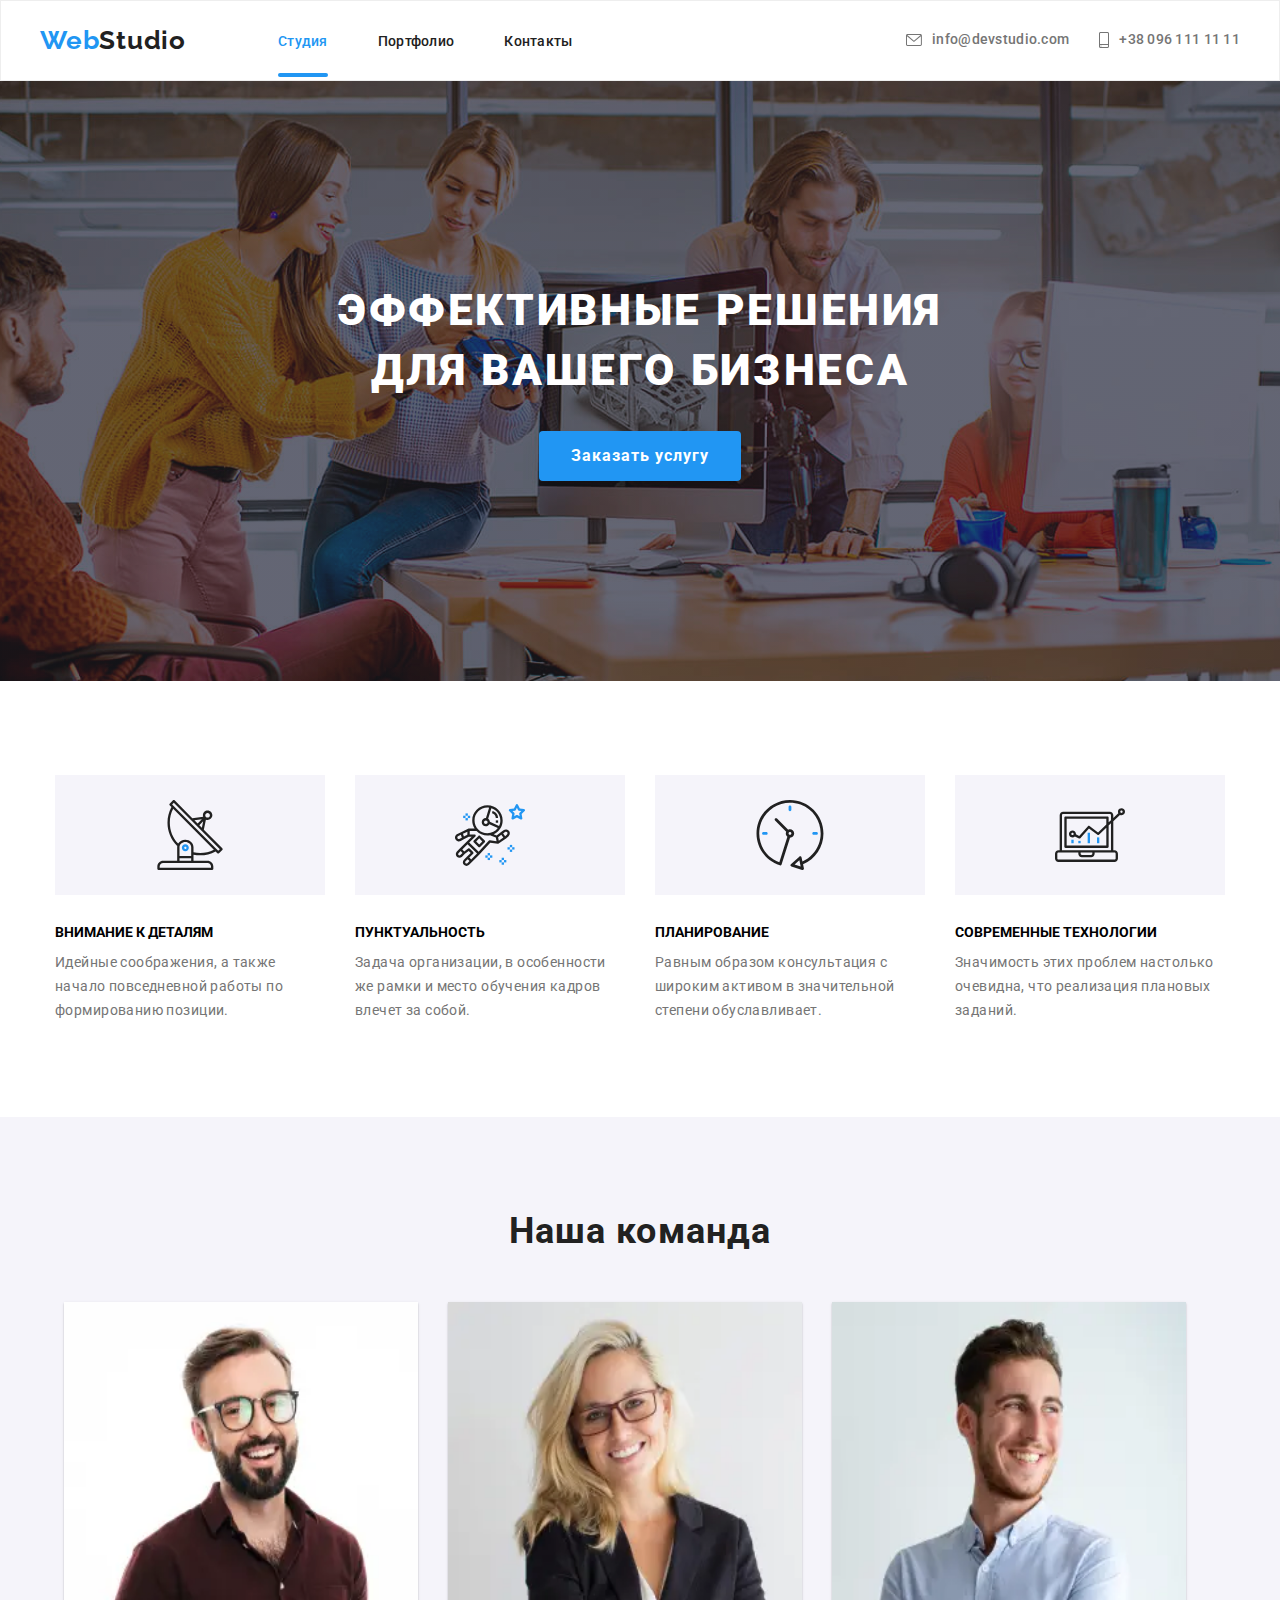
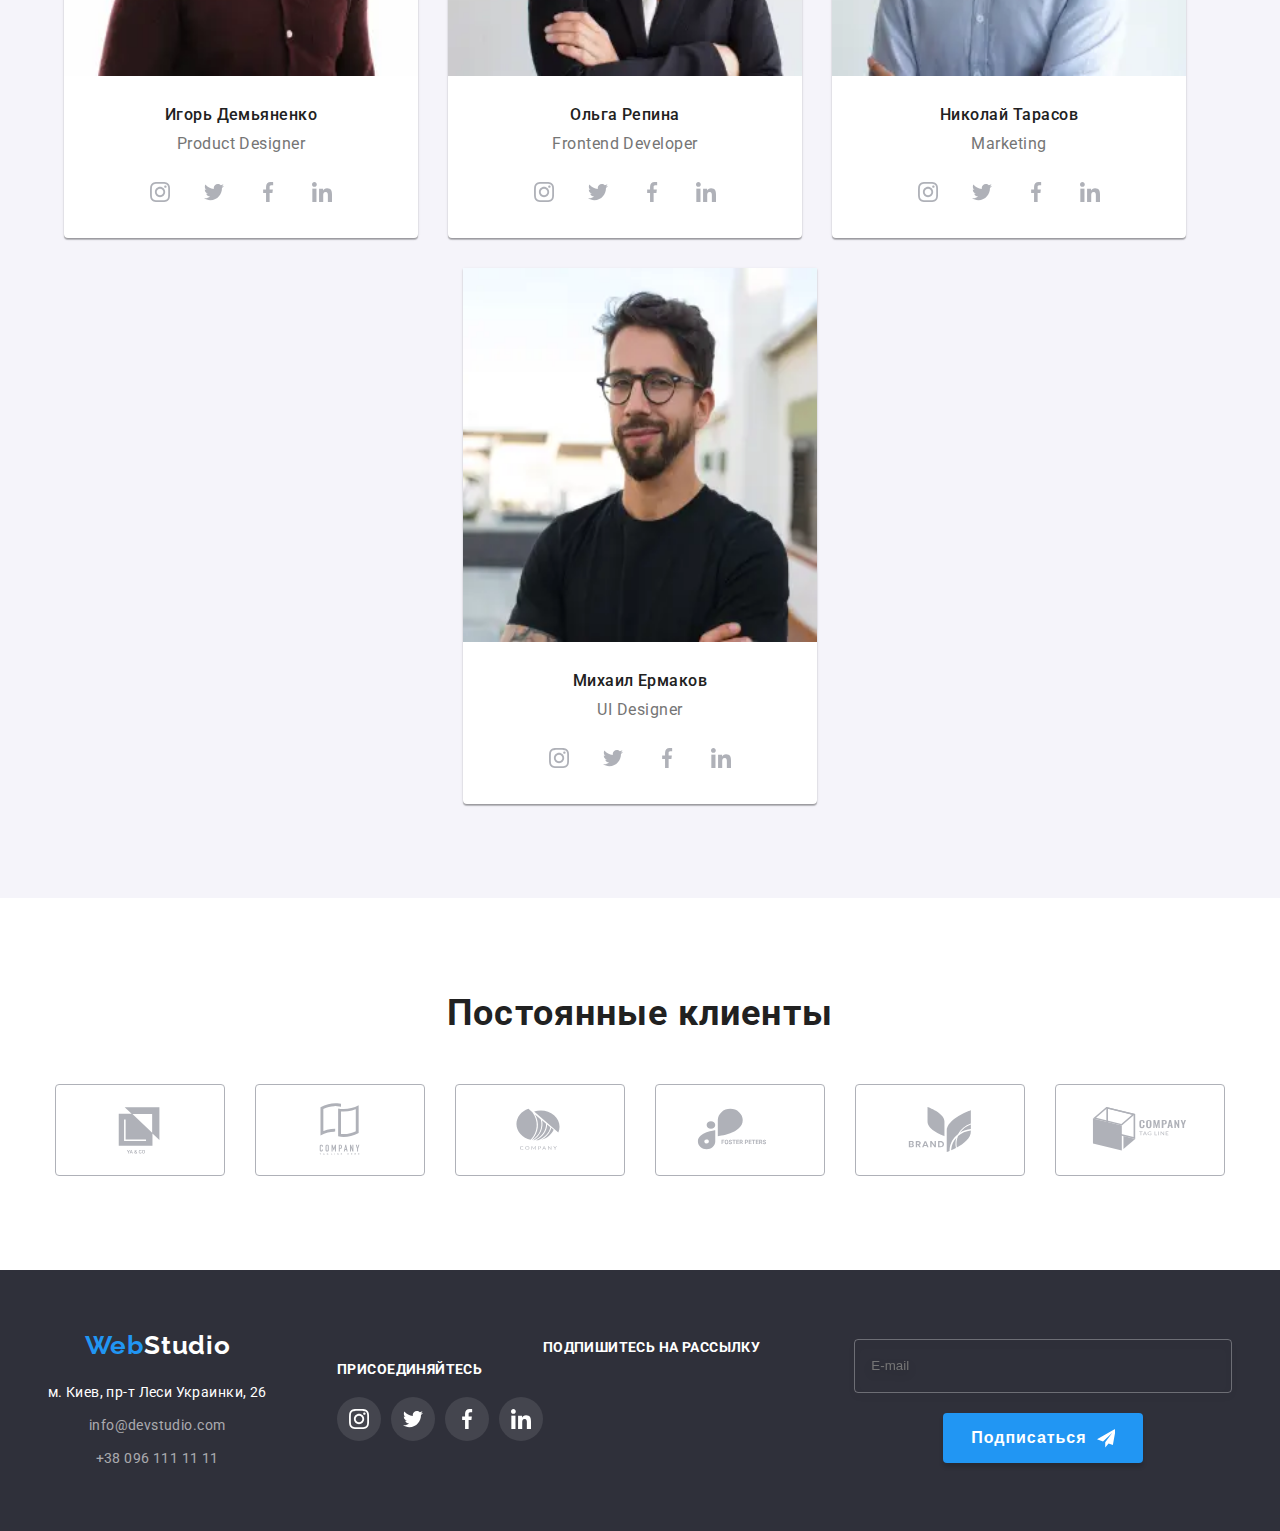
==== commit 9dfc57a5: "моб и планшет версии готовы, доработки по десктопу" ====
--- a/index.html
+++ b/index.html
@@ -21,7 +21,7 @@
 <body сlass="body">
     <header class="header">
         <div class="container header__container">
-            <nav class="navigation header-hidden">
+            <nav class="navigation ">
                 <a class="logo logo-header link" href="./index.html" lang="en"><span class="logo logo-accent">Web</span>Studio</a>
                 <ul class="nav-list list">
                     <li class="nav-list__item">
--- a/css/main.min.css
+++ b/css/main.min.css
@@ -1,2 +1,2 @@
-:root{--primary-text-color: #212121;--secondary-text-color: #757575;--black-second-color: #000000;--accent-color: #2196f3;--background-color-white: #ffffff;--links-footer-color: rgba(255, 255, 255, 0.6);--hero-background-grey: #2f303a;--botton-background-color: #f5f4fa;--team-background-color: #f5f4fa;--botton-hover-blue: #188ce8;--social-links-color: #afb1b8;--border-color: #eeeeee;--timing-function: cubic-bezier(0.4, 0, 0.2, 1);--primary-font-family: Roboto, sans-serif}.visually-hidden{position:absolute;width:1px;height:1px;margin:-1px;border:0;padding:0;white-space:nowrap;clip-path:inset(100%);clip:rect(0 0 0 0);overflow:hidden}body{font-family:'Roboto', sans-serif;font-family:'Roboto';margin:0;padding:0}h1,h2,h3,h4,h5,h6,p{margin-top:0;margin-bottom:0}ul,ol{margin-top:0;margin-bottom:0;padding-left:0}img{display:block;max-width:100%;height:auto}address{font-style:normal}.list{list-style:none}.link{text-decoration:none}@media screen and (min-width: 1200px){.section{padding-top:94px;padding-bottom:94px}}@media screen and (max-width: 1199px){.section{padding-top:60px;padding-bottom:60px}}.section.third-section{padding-top:0px}.section__titles{font-weight:700;font-size:36px;line-height:1.16;text-align:center;letter-spacing:0.03em;color:#212121;margin-bottom:50px}@media screen and (min-width: 1200px){.section__titles{font-size:36px;line-height:42px}}@media screen and (max-width: 1199px){.section__titles{font-size:28px;line-height:33px;margin-bottom:30px}}.container{max-width:1200px;padding-left:15px;padding-right:15px;margin-left:auto;margin-right:auto}.header__container{display:flex;align-items:center}.container{padding-left:15px;padding-right:15px;margin-left:auto;margin-right:auto}@media screen and (min-width: 480px){.container{width:480px}}@media screen and (min-width: 768px){.container{width:768px}}@media screen and (min-width: 1200px){.container{width:1200px}}.logo-header{font-family:"Raleway";font-style:normal;font-weight:bold;font-size:26px;line-height:1.19;margin-right:92px;letter-spacing:0.03em;color:var(--primary-text-color)}.logo-accent{font-family:"Raleway";font-style:normal;font-weight:bold;font-size:26px;line-height:1.19;letter-spacing:0.03em;color:var(--accent-color)}.logo-footer{width:145px;height:31px;font-family:"Raleway";font-style:normal;font-weight:bold;font-size:26px;line-height:1.19;letter-spacing:0.03em;color:var(--background-color-white)}.our-team{margin-bottom:50px;font-weight:bold;font-size:36px;line-height:1.16;text-align:center;letter-spacing:0.03em;color:var(--primary-text-color)}.backdrop{position:fixed;top:0;left:0;width:100vw;height:100vh;background-color:rgba(0,0,0,0.2);transition:opacity 500ms linear, visibility 500ms linear}.backdrop.is-hidden{opacity:0;visibility:hidden;pointer-events:none}.modal{position:absolute;top:50%;left:50%;transform:translate(-50%, -50%);width:528px;height:580px;background-color:var(--background-color-white);padding:40px}.modal-close-btn{position:absolute;top:8px;right:8px;display:flex;justify-content:center;align-items:center;width:30px;height:30px;border-radius:50%;border:1px solid rgba(0,0,0,0.1);background-color:transparent;padding:0;cursor:pointer}.modal-close-btn:hover .modal-close-icon,.modal-close-btn:focus .modal-close-icon{fill:var(--accent-color)}.modal-close-icon:hover,.modal-close-icon:focus{fill:var(--accent-color);transition:fill 250ms var(--timing-function)}.contact-form-title{font-weight:700;font-size:20px;line-height:23px;text-align:center;letter-spacing:0.03em;color:var(--primary-text-color);margin-bottom:12px}.contact-form-field{display:block;margin-bottom:10px}.contact-form-data{font-family:'Roboto';font-style:normal;font-weight:400;font-size:12px;line-height:14px;letter-spacing:0.01em;color:var(--secondary-text-color)}.contact-form-input-wrapper{position:relative;display:block;margin-top:4px}.contact-form-input{width:100%;height:40px;padding-left:42px;border:1px solid rgba(33,33,33,0.2);border-radius:4px;transition:250ms var(--timing-function)}.contact-form-input:focus{outline:none;border-color:var(--accent-color)}.contact-form-icon{position:absolute;top:50%;left:12px;transform:translateY(-50%);display:block;transition:250ms var(--timing-function)}.contact-form-input:focus+.contact-form-icon{fill:var(--accent-color)}.contact-form-message{width:100%;height:120px;margin-top:4px;padding:12px 16px;resize:none;border:1px solid rgba(33,33,33,0.2);border-radius:4px;transition:250ms var(--timing-function)}.contact-form-message:focus{outline:none;border-color:var(--accent-color)}.contact-form-message::placeholder{font-weight:400;font-size:12px;line-height:14px;letter-spacing:0.01em;color:rgba(117,117,117,0.5)}.contact-form-checkbox-wrapper{margin-bottom:30px}.contatc-form-checkbox-label{display:flex;align-items:center;justify-content:center;font-weight:400;font-size:14px;line-height:24px;letter-spacing:0.03em;color:var(--secondary-text-color)}.contatc-form-checkbox-label::before{display:inline-block;width:16px;height:15px;border:2px solid #555555;border-radius:2px;cursor:pointer;content:"";margin-right:10px}.contact-form-checkbox:focus+.contatc-form-checkbox-label::before{outline:1px solid var(--accent-color)}.contact-form-checkbox:checked+.contatc-form-checkbox-label::before{background-image:url("../images/icons/checkbox.svg");background-color:var(--accent-color);box-shadow:0 0 0 4px var(--background-color-white);background-size:cover;border-color:var(--accent-color)}.terms{color:var(--accent-color)}.contact-form-submit-btn{display:block;margin:0 auto;padding:10px 56px;border-radius:4px;background-color:var(--accent-color);box-shadow:0px 4px 4px rgba(0,0,0,0.15);font-family:"Roboto";font-style:normal;font-weight:700;font-size:16px;line-height:1.88;cursor:pointer;align-items:center;text-align:center;letter-spacing:0.06em;color:var(--background-color-white);border:none}.contact-form-submit-btn:hover{background-color:var(--botton-hover-blue)}.services-btn{min-width:200px;padding:10px 32px;border-radius:4px;margin:0 auto;background-color:var(--accent-color);box-shadow:0px 4px 4px rgba(0,0,0,0.15);font-family:"Roboto";font-style:normal;font-weight:700;font-size:16px;line-height:1.87;cursor:pointer;display:flex;align-items:center;text-align:center;letter-spacing:0.06em;color:var(--background-color-white);border:none}.services-btn:hover,.services-btn:focus{background-color:var(--botton-hover-blue)}.portfolio-btn-list{display:flex;margin-bottom:50px;justify-content:center}.portfolio-btn-list__item:not(:last-child){margin-right:8px}.portfolio-btn{padding:6px 22px;border:none;border-radius:4px;font-family:"Roboto";font-style:normal;font-weight:500;font-size:16px;line-height:1.62;text-align:center;letter-spacing:0.03em;color:var(--primary-text-color);cursor:pointer;border:none;transition:color 250ms var(--timing-function),background-color 250ms var(--timing-function)}.portfolio-btn:hover,.portfolio-btn:focus{background:var(--accent-color);box-shadow:0px 3px 1px rgba(0,0,0,0.1),0px 1px 2px rgba(0,0,0,0.08),0px 2px 2px rgba(0,0,0,0.12);color:var(--background-color-white)}.subscribe-btn{display:flex;align-items:center;text-align:center;padding:10px 28px;width:200px;font-weight:700;font-size:16px;line-height:1.88;letter-spacing:0.06em;color:var(--background-color-white);background-color:var(--accent-color);border-color:var(--accent-color);box-shadow:0pc 4px 4px rgba(0,0,0,0.15);border-radius:4px;transition:backgroudn-color 250ms var(--timing-function);cursor:pointer;border:none}.subscribe-btn:hover,.subscribe-btn:focus{background-color:var(--botton-hover-blue)}@media screen and (min-width: 768px){.footer-join{margin-bottom:102px}}@media screen and (min-width: 1200px){.footer-join{margin-bottom:0}}.join-list{display:flex;justify-content:center;align-items:center}@media screen and (max-width: 767px){.join-list{margin-bottom:60px}}.join-list__item:not(:last-child){margin-right:10px}.join-list__link{display:flex;align-items:center;justify-content:center;width:44px;height:44px;background:rgba(255,255,255,0.1);border-radius:50%;transition:background-color 250ms var(--timing-function)}.join-list__link:hover,.join-list__link:focus{background-color:var(--accent-color)}.join-name{font-family:'Roboto';font-style:normal;font-weight:700;font-size:14px;line-height:16px;letter-spacing:0.03em;text-transform:uppercase;padding-bottom:20px;color:#FFFFFF;position:relative;right:30px}@media screen and (max-width: 767px){.join-name{text-align:center;right:0;margin-top:60px}}@media screen and (max-width: 1199px){.join-name{text-align:center;right:0}}.join-list__link{background-color:rgba(255,255,255,0.1)}.join-icon{fill:var(--background-color-white)}.join-list{display:flex}.join-list__item:not(:last-child){margin-right:10px}.join-list__link{display:flex;align-items:center;justify-content:center;width:44px;height:44px;background:rgba(255,255,255,0.1);border-radius:50%;transition:background-color 250ms var(--timing-function)}.join-list__link:hover,.join-list__link:focus{background-color:var(--accent-color)}@media screen and (max-width: 767px){.subscribe-content{display:contents}}@media screen and (min-width: 1200px){.subscribe-content{display:flex;flex-direction:column;align-items:flex-start;margin-left:94px}}@media screen and (max-width: 767px){.subscribe-block{display:flex;flex-direction:column;align-content:center;flex-wrap:wrap;align-items:center}}@media screen and (max-width: 1199px){.subscribe-block{display:flex;flex-direction:column;align-content:center;flex-wrap:wrap;align-items:center}}@media screen and (min-width: 1200px){.subscribe-block{display:flex}}.subscribe-title{font-family:'Roboto';font-style:normal;font-weight:700;font-size:14px;line-height:16px;letter-spacing:0.03em;text-transform:uppercase;color:#FFFFFF;margin-bottom:20px}@media screen and (max-width: 767px){.subscribe-title{text-align:center}}.subscribe-icon{margin-left:10px;fill:var(--background-color-white)}.subscribe-email{position:static;border:1px solid rgba(255,255,255,0.3);filter:drop-shadow(0px 4px 4px rgba(0,0,0,0.15));border-radius:4px;background-color:transparent;color:#FFFFFF;width:358px;height:50px;padding-left:16px}@media screen and (max-width: 767px){.subscribe-email{width:100%;margin-bottom:20px;max-width:450px}}@media screen and (min-width: 768px){.subscribe-email{width:450px;margin-bottom:20px}}@media screen and (min-width: 1200px){.subscribe-email{width:358px}}.header{position:relative;padding-top:25px;padding-bottom:25px;border:1px solid var(--border-color)}.header__container{display:flex;justify-content:space-between;align-items:center}@media screen and (max-width: 1199px){.contact-email{display:flex;margin-bottom:10px}}@media screen and (max-width: 767px){.nav-list{display:none}.header-list{display:none}.mobile-menu-btn{background-color:transparent;border:none;padding:0;line-height:0}.mobile-menu-btn__icon{fill:#212121}.mobile-menu{position:absolute;top:0;left:0;width:100%;height:100vh;overflow:auto;background-color:var(--background-color-white);opacity:0;visibility:hidden;pointer-events:none;transition:opacity 250ms var(--timing-function)}.mobile-menu__nav{display:block;margin-left:40px}.mobile-menu__item:not(:last-child){margin-bottom:32px}.mobile-menu__link{font-family:'Roboto';font-style:normal;font-weight:500;font-size:40px;line-height:47px;letter-spacing:0.02em;color:var(--primary-text-color);transition:color 250ms cubic-bezier(0.4, 0, 0.2, 1);padding-bottom:28px}.mobile-menu__link:hover,.mobile-menu__link:focus{color:var(--accent-color)}.mobile-menu__link.active{color:var(--accent-color)}.mobile_menu__contacts{margin-bottom:64px;margin-left:40px;margin-top:auto}.mobile-menu__contact-link-tel{font-family:'Roboto';font-style:normal;font-weight:500;font-size:34px;line-height:40px;letter-spacing:0.02em;color:var(--accent-color)}.mobile-menu__contact-link-email{font-family:'Roboto';font-style:normal;font-weight:500;font-size:24px;line-height:28px;letter-spacing:0.02em;color:var(--secondary-text-color)}.mobile-menu__socials{display:flex;align-items:center;margin-left:40px}.mobile-menu__socials-item:not(:last-child){padding-left:0;padding-right:10px;border-right:1px solid rgba(33,33,33,0.2)}.mobile-menu__socials-item:not(:first-child){padding-left:10px}.mobile-menu__socials-link{font-family:'Roboto';font-style:normal;font-weight:500;font-size:18px;line-height:22px;letter-spacing:0.02em;color:var(--accent-color)}.mobile-menu.is-open{opacity:1;visibility:visible;pointer-events:auto}.mobile-menu__close-btn{position:absolute;top:21px;right:15px;display:flex;justify-content:center;align-items:center;width:18px;height:18px;background-color:transparent;border-color:transparent;border:none;padding:0;line-height:0;cursor:pointer}.mobile-menu__close-btn:hover .mobile-menu__close-icon,.mobile-menu__close-btn:focus .mobile-menu__close-icon{fill:var(--accent-color)}.mobile-menu__close-icon:hover,.mobile-menu__close-icon:focus{fill:var(--accent-color);top:0;right:0;cursor:pointer;transition:fill 250ms var(--timing-function)}.mobile-menu__container{position:fixed;top:0;left:0;width:100%;height:100%;padding-top:48px;padding-bottom:48px;display:flex;flex-direction:column}}@media screen and (min-width: 768px){.header{padding-top:24px;padding-bottom:24px;border:1px solid var(--border-color)}.navigation{display:flex;align-items:center}.nav-list{display:flex;align-items:center}.header-list{align-items:center;margin-left:auto}.mobile-menu-btn{display:none}.mobile-menu{display:none}.logo-header{font-family:"Raleway";font-style:normal;font-weight:bold;font-size:24px;line-height:1.16;margin-right:88px;letter-spacing:0.03em;color:var(--primary-text-color)}.logo-accent{font-family:"Raleway";font-style:normal;font-weight:bold;font-size:24px;line-height:1,16;letter-spacing:0.03em;color:var(--accent-color)}.nav-list__item:not(:last-child){margin-right:50px}.nav-list__link{position:relative;font-weight:500;font-size:14px;line-height:1.14;letter-spacing:0.02em;color:var(--primary-text-color);transition:color 250ms cubic-bezier(0.4, 0, 0.2, 1);padding-bottom:28px}.nav-list__link:hover,.nav-list__link:focus{color:var(--accent-color)}.nav-list__link.active{color:var(--accent-color)}.navigation.nav-list__link{position:relative;display:block;padding-top:32px;padding-bottom:32px}.navigation .nav-list__link.active::after{position:absolute;bottom:0;left:0;content:"";display:block;width:100%;height:4px;border-radius:2px;background-color:#2196f3}.header-icon__email{width:14px;height:10px;margin-right:8px}.header-icon__tel{width:10px;height:14px;margin-right:8px}.contact-email{display:flex;align-items:center;font-family:'Roboto';font-weight:500;font-size:12px;line-height:1.16;letter-spacing:0.02em;margin-left:auto;color:var(--secondary-text-color);transition:color 250ms var(--timing-function)}.contact-email:hover,.contact-email:focus{color:var(--accent-color)}.contact-number{display:flex;align-items:center;font-family:'Roboto';font-weight:500;font-size:12px;line-height:1.16;letter-spacing:0.02em;color:var(--secondary-text-color);transition:color 250ms cubic-bezier(0.4, 0, 0.2, 1)}.contact-number:hover,.contact-number:focus{color:var(--accent-color)}}@media screen and (min-width: 1200px){.header{padding-top:24px;padding-bottom:24px;border:1px solid var(--border-color)}.container{max-width:1200px;padding-left:15px;padding-right:15px;margin-left:auto;margin-right:auto}.header__container{display:flex;align-items:center}.navigation{display:flex;align-items:center}.nav-list{display:flex;align-items:center}.logo-header{font-family:"Raleway";font-style:normal;font-weight:bold;font-size:26px;line-height:1.19;margin-right:92px;letter-spacing:0.03em;color:var(--primary-text-color)}.logo-accent{font-family:"Raleway";font-style:normal;font-weight:bold;font-size:26px;line-height:1, 19;letter-spacing:0.03em;color:var(--accent-color)}.nav-list__item:not(:last-child){margin-right:50px}.nav-list__link{position:relative;font-weight:500;font-size:14px;line-height:1.14;letter-spacing:0.02em;color:var(--primary-text-color);transition:color 250ms cubic-bezier(0.4, 0, 0.2, 1);padding-bottom:28px}.nav-list__link:hover,.nav-list__link:focus{color:var(--accent-color)}.nav-list__link.active{color:var(--accent-color)}.navigation.nav-list__link{position:relative;display:block;padding-top:32px;padding-bottom:32px}.navigation .nav-list__link.active::after{position:absolute;bottom:0;left:0;content:"";display:block;width:100%;height:4px;border-radius:2px;background-color:#2196f3}.header-icon__email{width:16px;height:12px;margin-right:10px}.header-icon__tel{width:10px;height:16px;margin-right:10px}.header-list{display:flex;align-items:center;margin-left:auto}.contact-email{display:flex;align-items:center;font-family:'Roboto';font-weight:500;font-size:14px;line-height:1.14;letter-spacing:0.02em;margin-left:auto;margin-right:30px;color:var(--secondary-text-color);transition:color 250ms var(--timing-function)}.contact-email:hover,.contact-email:focus{color:var(--accent-color)}.contact-number{display:flex;align-items:center;font-family:'Roboto';font-weight:500;font-size:14px;line-height:1.14;letter-spacing:0.02em;color:var(--secondary-text-color);transition:color 250ms cubic-bezier(0.4, 0, 0.2, 1)}.contact-number:hover,.contact-number:focus{color:var(--accent-color)}.header-icon{fill:currentColor;margin-right:10px}}.main-section{display:flex;align-items:center}@media screen and (min-width: 480px){.main-section{height:400px}}@media screen and (min-width: 768px){.main-section{height:400px}}@media screen and (min-width: 1200px){.main-section{height:600px}}.main-section__bg{background:linear-gradient(rgba(47,48,58,0.4), rgba(47,48,58,0.4)),url(/images/hero/bg-mobile.png);background-size:cover;background-repeat:no-repeat;background-position:center}@media (min-device-pixel-ratio: 2), (min-resolution: 192dpi), (min-resolution: 2dppx){.main-section__bg{background:linear-gradient(rgba(47,48,58,0.4), rgba(47,48,58,0.4)),url(/images/hero/bg-mobile@2x.png);background-size:cover;background-repeat:no-repeat;background-position:center}}@media screen and (min-width: 768px){.main-section__bg{background:linear-gradient(rgba(47,48,58,0.4), rgba(47,48,58,0.4)),url(/images/hero/bg-tablet.png);background-size:cover;background-repeat:no-repeat;background-position:center}}@media screen and (min-width: 768px) and (min-device-pixel-ratio: 2), screen and (min-width: 768px) and (min-resolution: 192dpi), screen and (min-width: 768px) and (min-resolution: 2dppx){.main-section__bg{background:linear-gradient(rgba(47,48,58,0.4), rgba(47,48,58,0.4)),url(/images/hero/bg-tablet@2x.png);background-size:cover;background-repeat:no-repeat;background-position:center}}@media screen and (min-width: 1200px){.main-section__bg{background:linear-gradient(rgba(47,48,58,0.4), rgba(47,48,58,0.4)),url(/images/hero/bg.png);background-size:cover;background-repeat:no-repeat;background-position:center}}@media screen and (min-width: 1200px) and (min-device-pixel-ratio: 2), screen and (min-width: 1200px) and (min-resolution: 192dpi), screen and (min-width: 1200px) and (min-resolution: 2dppx){.main-section__bg{background:linear-gradient(rgba(47,48,58,0.4), rgba(47,48,58,0.4)),url(/images/hero/bg@2x.png);background-size:cover;background-repeat:no-repeat;background-position:center}}.main-section__title{width:696px;font-family:'Roboto';font-style:normal;font-weight:900;font-size:44px;line-height:1.36;text-align:center;letter-spacing:0.06em;text-transform:uppercase;color:var(--background-color-white);display:flex;margin:0 auto;margin-bottom:30px}@media screen and (max-width: 1199px){.main-section__title{font-size:26px;line-height:42px;width:360px}}.second-section{padding-top:94px;padding-bottom:94px}@media screen and (max-width: 1199px){.second-section{padding-top:60px;padding-bottom:60px}}.peculiarities-flex{display:flex;flex-wrap:wrap}.peculiarities-list{justify-content:center;grid-gap:30px}@media screen and (min-width: 480px){.peculiarities-list__item{width:450px}}@media screen and (min-width: 768px){.peculiarities-list__item{width:354px}}@media screen and (min-width: 1200px){.peculiarities-list__item{width:270px}}.peculiarities-list__div{display:flex;height:120px;align-items:center;justify-content:center;flex-direction:column;margin-bottom:30px;background:#F5F4FA}@media screen and (min-width: 480px){.peculiarities-list__div{width:450px}}@media screen and (min-width: 768px){.peculiarities-list__div{width:354px}}@media screen and (min-width: 1200px){.peculiarities-list__div{width:270px}}.peculiarities-list__logo{align-items:center}.peculiarities{margin-bottom:10px;font-weight:700;font-size:14px;line-height:1.14;text-transform:uppercase;text-align:center}@media screen and (min-width: 768px){.peculiarities{text-align:left}}.features{font-size:14px;line-height:1.71;font-weight:400;letter-spacing:0.03em;color:var(--secondary-text-color)}.third-section{margin-left:auto;margin-right:auto}.about-us{margin-bottom:50px;min-width:376px;height:42px;font-weight:bold;font-size:36px;line-height:1.16;text-align:center;letter-spacing:0.03em;color:var(--primary-text-color)}.about-us__list{display:flex;align-items:center;margin-left:-30px;margin-bottom:-30px}.about-us__list-item{position:relative;flex-basis:calc(100% - 90px)/3;margin-left:30px;margin-bottom:30px}.about-us__lable{position:absolute;bottom:0;left:0;width:100%;text-align:center;background:rgba(47,48,58,0.8)}.about-us__paragraph{display:inline-block;padding:27px 0;font-weight:700;font-size:14px;text-align:center;letter-spacing:0.03em;text-transform:uppercase;color:var(--background-color-white)}.fourth-section{background:var(--team-background-color)}.our-team__list{display:flex;justify-content:space-between;margin:0;padding:0;flex-wrap:wrap;justify-content:center}.our-team__list-item{background:#FFFFFF;box-shadow:0px 1px 3px rgba(0,0,0,0.12),0px 1px 1px rgba(0,0,0,0.14),0px 2px 1px rgba(0,0,0,0.2);border-radius:0px 0px 4px 4px}@media screen and (max-width: 767px){.our-team__list-item{width:450px;height:622px;margin-bottom:30px}}@media screen and (min-width: 768px){.our-team__list-item{width:354px;height:536px;margin-bottom:30px}}@media screen and (max-width: 767px){.our-team__list-item:nth-child(4){margin-bottom:0}}@media screen and (max-width: 768px){.our-team__list-item:nth-child(3){margin-bottom:30px}}@media screen and (min-width: 768px){.our-team__list-item:last-child,.our-team__list-item:nth-child(3){margin-bottom:0}}.our-team__list-item:not(:last-child){margin-right:30px}@media screen and (max-width: 767px){.our-team__list-item:not(:last-child){margin-right:0}}@media screen and (max-width: 1199px){.our-team__list-item:nth-child(2){margin-right:0}}@media screen and (max-width: 767px){.our-team__list-img{width:450px;height:460px}}@media screen and (min-width: 767px){.our-team__list-img{width:354px;height:374px}}.our-team__wrapper{padding-top:30px;padding-bottom:30px}.team-members{font-weight:500;font-size:16px;line-height:1.18;text-align:center;letter-spacing:0.03em;color:var(--primary-text-color);margin-bottom:10px}.members-positions{font-weight:400;font-size:16px;line-height:1.18;text-align:center;letter-spacing:0.03em;color:var(--secondary-text-color);margin-bottom:16px}.social-list{display:flex;justify-content:center;align-items:center}.social-list__item:not(:last-child){margin-right:10px}.social-list__link{display:flex;align-items:center;justify-content:center;width:44px;height:44px;background-color:var(--background-color-white);border-radius:50%;transition:250ms ease}.social-list__link:hover,.social-list__link:focus{background-color:var(--accent-color);transition:250ms var(--timing-function)}.social-list__icon{fill:var(--social-links-color);transition:fill 250ms var(--timing-function)}.social-list__link:hover .social-list__icon,.social-list__link:focus .social-list__icon{fill:var(--background-color-white)}@media screen and (max-width: 1199px){.fift-section{padding-top:60px;padding-bottom:60px}}.clients-list{display:flex;flex-wrap:wrap;justify-content:center;cursor:pointer;gap:30px}@media screen and (max-width: 767.98px){.clients-list{display:grid;grid-template-columns:1fr 1fr;grid-gap:30px;justify-content:center}}@media screen and (min-width: 1200px){.clients-list{display:flex;flex-wrap:nowrap;justify-content:center}}@media screen and (min-width: 768px){.clients-list{display:flex}}.clients-list__item{padding:0}.clients-list__link{box-sizing:border-box;border:1px solid var(--social-links-color);border-radius:4px;height:92px;fill:var(--social-links-color);display:flex;align-items:center;justify-content:center;transition:250ms ease}@media screen and (max-width: 767px){.clients-list__link{max-width:210px}}@media screen and (min-width: 768px){.clients-list__link{width:226px}}@media screen and (min-width: 1200px){.clients-list__link{width:170px}}.clients-list__link:hover{border-color:var(--accent-color);transition:transform 250ms cubic-bezier(0.4, 0, 0.2, 1)}.clients-list__link:focus{border-color:var(--accent-color);transition:transform 250ms cubic-bezier(0.4, 0, 0.2, 1)}.clients-list__link:hover{fill:var(--accent-color)}.clients-list__link:focus{fill:var(--accent-color)}.footer{background:var(--hero-background-grey);align-items:center;display:flex;justify-content:center;padding-top:60px;padding-bottom:60px}@media screen and (min-width: 768px){.footer{text-align:center}}@media screen and (max-width: 767px){.footer>.footer-container{display:flex;flex-direction:column}}@media screen and (min-width: 1200px){.footer>.footer-container{display:flex;align-items:center}}@media screen and (min-width: 768px){.footer>.footer-container{display:flex;flex-wrap:wrap;justify-content:center}}.footer-list{display:flex;flex-direction:column;align-items:center;text-align:center}.footer-info{display:flex;flex-direction:column;margin-right:165px;margin-bottom:60px}@media screen and (min-width: 1200px){.footer-info{margin-right:70px;margin-bottom:0;display:flex}}@media screen and (max-width: 767px){.footer-info{display:flex;align-items:center;text-align:center;margin-right:0;margin-bottom:0}}@media screen and (min-width: 768px){.footer-info{display:flex;text-align:center;align-items:center}}@media screen and (min-width: 1200px){.logo-footer{text-align:left}}.address{font-style:normal;font-weight:400;font-size:14px;line-height:1.71;letter-spacing:0.03em;color:var(--background-color-white);margin-top:20px;margin-bottom:9px}.contact-email-footer,.contact-number-footer{font-weight:400;font-size:14px;line-height:1.71;letter-spacing:0.03em;color:rgba(255,255,255,0.6);display:flex;margin-bottom:9px;transition:250ms ease}.contact-number-footer{margin:0}.contact-number-footer:hover,.contact-email-footer:hover{color:var(--accent-color);transition:transform 250ms var(--timing-function)}
+:root{--primary-text-color: #212121;--secondary-text-color: #757575;--black-second-color: #000000;--accent-color: #2196f3;--background-color-white: #ffffff;--links-footer-color: rgba(255, 255, 255, 0.6);--hero-background-grey: #2f303a;--botton-background-color: #f5f4fa;--team-background-color: #f5f4fa;--botton-hover-blue: #188ce8;--social-links-color: #afb1b8;--border-color: #eeeeee;--timing-function: cubic-bezier(0.4, 0, 0.2, 1);--primary-font-family: Roboto, sans-serif}.visually-hidden{position:absolute;width:1px;height:1px;margin:-1px;border:0;padding:0;white-space:nowrap;clip-path:inset(100%);clip:rect(0 0 0 0);overflow:hidden}body{font-family:'Roboto', sans-serif;font-family:'Roboto';margin:0;padding:0}h1,h2,h3,h4,h5,h6,p{margin-top:0;margin-bottom:0}ul,ol{margin-top:0;margin-bottom:0;padding-left:0}img{display:block;max-width:100%;height:auto}address{font-style:normal}.list{list-style:none}.link{text-decoration:none}@media screen and (min-width: 1200px){.section{padding-top:94px;padding-bottom:94px}}@media screen and (max-width: 1199px){.section{padding-top:60px;padding-bottom:60px}}.section.third-section{padding-top:0px}.section__titles{font-weight:700;font-size:36px;line-height:1.16;text-align:center;letter-spacing:0.03em;color:#212121;margin-bottom:50px}@media screen and (min-width: 1200px){.section__titles{font-size:36px;line-height:42px}}@media screen and (max-width: 1199px){.section__titles{font-size:28px;line-height:33px;margin-bottom:30px}}.container{max-width:1200px;padding-left:15px;padding-right:15px;margin-left:auto;margin-right:auto}.header__container{display:flex;align-items:center}.container{padding-left:15px;padding-right:15px;margin-left:auto;margin-right:auto}@media screen and (min-width: 480px){.container{width:480px}}@media screen and (min-width: 768px){.container{width:768px}}@media screen and (min-width: 1200px){.container{width:1200px}}.logo-header{font-family:"Raleway";font-style:normal;font-weight:bold;font-size:26px;line-height:1.19;margin-right:92px;letter-spacing:0.03em;color:var(--primary-text-color)}.logo-accent{font-family:"Raleway";font-style:normal;font-weight:bold;font-size:26px;line-height:1.19;letter-spacing:0.03em;color:var(--accent-color)}.logo-footer{width:145px;height:31px;font-family:"Raleway";font-style:normal;font-weight:bold;font-size:26px;line-height:1.19;letter-spacing:0.03em;color:var(--background-color-white)}.our-team{margin-bottom:50px;font-weight:bold;font-size:36px;line-height:1.16;text-align:center;letter-spacing:0.03em;color:var(--primary-text-color)}.backdrop{position:fixed;top:0;left:0;width:100vw;height:100vh;background-color:rgba(0,0,0,0.2);transition:opacity 500ms linear, visibility 500ms linear}.backdrop.is-hidden{opacity:0;visibility:hidden;pointer-events:none}.modal{position:absolute;top:50%;left:50%;transform:translate(-50%, -50%);width:528px;background-color:var(--background-color-white);padding:40px;box-shadow:0px 1px 3px rgba(0,0,0,0.12),0px 1px 1px rgba(0,0,0,0.14),0px 2px 1px rgba(0,0,0,0.2);border-radius:4px;transform:translate(-50%, -50%) scale(1);opacity:1;transition:transform 250ms cubic-bezier(0.4, 0, 0.2, 1),opacity 250ms cubic-bezier(0.4, 0, 0.2, 1)}@media screen and (max-width: 1199px){.modal{width:450px;height:609px}}.backdrop.is-hidden .modal{transform:translate(-50%, -50%) scale(0.4);opacity:0}.backdrop .modal{transform:translate(-50%, -50%) scale(1);opacity:1}.modal-close-btn{position:absolute;top:8px;right:8px;display:flex;justify-content:center;align-items:center;width:30px;height:30px;border-radius:50%;border:1px solid rgba(0,0,0,0.1);background-color:transparent;padding:0;cursor:pointer}.modal-close-btn:hover .modal-close-icon,.modal-close-btn:focus .modal-close-icon{fill:var(--accent-color)}.modal-close-icon:hover,.modal-close-icon:focus{fill:var(--accent-color);transition:fill 250ms var(--timing-function)}.contact-form-title{font-weight:700;font-size:20px;line-height:23px;text-align:center;letter-spacing:0.03em;color:var(--primary-text-color)}@media screen and (max-width: 1199px){.contact-form-title{width:370px;display:flex;text-align:center;font-size:20px;line-height:30px}}.contact-form{margin-bottom:12px}.contact-form-field{display:block;position:relative;margin-bottom:10px}.contact-form-data{font-family:'Roboto';font-style:normal;font-weight:400;font-size:12px;line-height:14px;letter-spacing:0.01em;color:var(--secondary-text-color)}.contact-form-input-wrapper{position:relative;display:block;margin-top:4px}.contact-form-input{width:100%;height:40px;padding-left:42px;border:1px solid rgba(33,33,33,0.2);border-radius:4px;transition:250ms var(--timing-function)}.contact-form-input:focus{outline:none;border-color:var(--accent-color)}.contact-form-icon{position:absolute;top:50%;left:12px;transform:translateY(-50%);display:block;transition:250ms var(--timing-function)}.contact-form-input:focus+.contact-form-icon{fill:var(--accent-color)}.contact-form-message{width:100%;height:120px;margin-top:4px;padding:12px 16px;resize:none;border:1px solid rgba(33,33,33,0.2);border-radius:4px;transition:250ms var(--timing-function)}.contact-form-message:focus{outline:none;border-color:var(--accent-color)}.contact-form-message::placeholder{font-weight:400;font-size:12px;line-height:14px;letter-spacing:0.01em;color:rgba(117,117,117,0.5)}.contact-form-checkbox-wrapper{margin-bottom:30px}.contatc-form-checkbox-label{display:flex;align-items:center;justify-content:center;font-weight:400;font-size:14px;line-height:24px;letter-spacing:0.03em;color:var(--secondary-text-color)}.contatc-form-checkbox-label::before{display:inline-block;width:16px;height:15px;border:2px solid #555555;border-radius:2px;cursor:pointer;content:"";margin-right:10px}.contact-form-checkbox:focus+.contatc-form-checkbox-label::before{outline:1px solid var(--accent-color)}.contact-form-checkbox:checked+.contatc-form-checkbox-label::before{background-image:url("../images/icons/checkbox.svg");background-color:var(--accent-color);box-shadow:0 0 0 4px var(--background-color-white);background-size:cover;border-color:var(--accent-color)}@media screen and (max-width: 1199px){.contatc-form-checkbox-label{font-size:12px;line-height:14px}}.terms{color:var(--accent-color)}.contact-form-submit-btn{display:block;margin:0 auto;padding:10px 56px;border-radius:4px;background-color:var(--accent-color);box-shadow:0px 4px 4px rgba(0,0,0,0.15);font-family:"Roboto";font-style:normal;font-weight:700;font-size:16px;line-height:1.88;cursor:pointer;align-items:center;text-align:center;letter-spacing:0.06em;color:var(--background-color-white);border:none}.contact-form-submit-btn:hover{background-color:var(--botton-hover-blue)}.services-btn{min-width:200px;padding:10px 32px;border-radius:4px;margin:0 auto;background-color:var(--accent-color);box-shadow:0px 4px 4px rgba(0,0,0,0.15);font-family:"Roboto";font-style:normal;font-weight:700;font-size:16px;line-height:1.87;cursor:pointer;display:flex;align-items:center;text-align:center;letter-spacing:0.06em;color:var(--background-color-white);border:none}.services-btn:hover,.services-btn:focus{background-color:var(--botton-hover-blue)}.portfolio-btn-list{display:flex;margin-bottom:50px;justify-content:center}.portfolio-btn-list__item:not(:last-child){margin-right:8px}.portfolio-btn{padding:6px 22px;border:none;border-radius:4px;font-family:"Roboto";font-style:normal;font-weight:500;font-size:16px;line-height:1.62;text-align:center;letter-spacing:0.03em;color:var(--primary-text-color);cursor:pointer;border:none;transition:color 250ms var(--timing-function),background-color 250ms var(--timing-function)}.portfolio-btn:hover,.portfolio-btn:focus{background:var(--accent-color);box-shadow:0px 3px 1px rgba(0,0,0,0.1),0px 1px 2px rgba(0,0,0,0.08),0px 2px 2px rgba(0,0,0,0.12);color:var(--background-color-white)}.subscribe-btn{display:flex;align-items:center;text-align:center;padding:10px 28px;width:200px;font-weight:700;font-size:16px;line-height:1.88;letter-spacing:0.06em;color:var(--background-color-white);background-color:var(--accent-color);border-color:var(--accent-color);box-shadow:0pc 4px 4px rgba(0,0,0,0.15);border-radius:4px;transition:backgroudn-color 250ms var(--timing-function);cursor:pointer;border:none;margin-right:auto;margin-left:auto}.subscribe-btn:hover,.subscribe-btn:focus{background-color:var(--botton-hover-blue)}@media screen and (min-width: 768px){.footer-join{margin-bottom:102px}}@media screen and (min-width: 1200px){.footer-join{margin-bottom:0}}.join-list{display:flex;justify-content:center;align-items:center}@media screen and (max-width: 767px){.join-list{margin-bottom:60px}}.join-list__item:not(:last-child){margin-right:10px}.join-list__link{display:flex;align-items:center;justify-content:center;width:44px;height:44px;background:rgba(255,255,255,0.1);border-radius:50%;transition:background-color 250ms var(--timing-function)}.join-list__link:hover,.join-list__link:focus{background-color:var(--accent-color)}.join-name{font-family:'Roboto';font-style:normal;font-weight:700;font-size:14px;line-height:16px;letter-spacing:0.03em;text-transform:uppercase;padding-bottom:20px;color:#FFFFFF;position:relative;right:30px}@media screen and (max-width: 767px){.join-name{text-align:center;right:0;margin-top:60px}}@media screen and (max-width: 1199px){.join-name{text-align:center;right:0}}.join-list__link{background-color:rgba(255,255,255,0.1)}.join-icon{fill:var(--background-color-white)}.join-list{display:flex}.join-list__item:not(:last-child){margin-right:10px}.join-list__link{display:flex;align-items:center;justify-content:center;width:44px;height:44px;background:rgba(255,255,255,0.1);border-radius:50%;transition:background-color 250ms var(--timing-function)}.join-list__link:hover,.join-list__link:focus{background-color:var(--accent-color)}@media screen and (max-width: 767px){.subscribe-content{display:contents}}@media screen and (min-width: 1200px){.subscribe-content{display:flex;flex-direction:column;align-items:flex-start;margin-left:94px}}@media screen and (max-width: 767px){.subscribe-block{display:flex;flex-direction:column;align-content:center;flex-wrap:wrap;align-items:center}}@media screen and (max-width: 1199px){.subscribe-block{display:flex;flex-direction:column;align-content:center;flex-wrap:wrap;align-items:center}}@media screen and (min-width: 1200px){.subscribe-block{display:flex}}.subscribe-title{font-family:'Roboto';font-style:normal;font-weight:700;font-size:14px;line-height:16px;letter-spacing:0.03em;text-transform:uppercase;color:#FFFFFF;margin-bottom:20px}@media screen and (max-width: 767px){.subscribe-title{text-align:center}}.subscribe-icon{margin-left:10px;fill:var(--background-color-white)}.subscribe-email{position:static;border:1px solid rgba(255,255,255,0.3);filter:drop-shadow(0px 4px 4px rgba(0,0,0,0.15));border-radius:4px;background-color:transparent;color:#FFFFFF;width:358px;height:50px;padding-left:16px}@media screen and (max-width: 767px){.subscribe-email{width:100%;margin-bottom:20px;max-width:450px}}@media screen and (min-width: 768px){.subscribe-email{width:450px;margin-bottom:20px}}@media screen and (min-width: 1200px){.subscribe-email{width:358px}}.header{position:relative;padding-top:25px;padding-bottom:25px;border:1px solid var(--border-color)}.header__container{display:flex;justify-content:space-between;align-items:center}@media screen and (max-width: 767px){.header__container>.header-hidden{display:none}}.header-hidden{margin-left:auto}@media screen and (max-width: 1199px){.contact-email{display:flex;margin-bottom:10px}}@media screen and (max-width: 767px){.nav-list{display:none}.header-list{display:none}.mobile-menu-btn{background-color:transparent;border:none;padding:0;line-height:0}.mobile-menu-btn__icon{fill:#212121}.mobile-menu{position:fixed;top:0;left:0;width:100%;height:100%;z-index:999;padding:40px;transform:translateX(100%);transition:transform 250ms ease-in-out;display:flex;flex-direction:column;background-color:#fff}}@media screen and (max-width: 767px) and (min-width: 768px){.mobile-menu{opacity:0;visibility:hidden;pointer-events:none}}@media screen and (max-width: 767px){.mobile-menu.is-open{transform:translateX(0)}.mobile-menu__nav{display:block;margin-left:40px}.mobile-menu__item:not(:last-child){margin-bottom:32px}.mobile-menu__link{font-family:'Roboto';font-style:normal;font-weight:500;font-size:40px;line-height:47px;letter-spacing:0.02em;color:var(--primary-text-color);transition:color 250ms cubic-bezier(0.4, 0, 0.2, 1);padding-bottom:28px}.mobile-menu__link:hover,.mobile-menu__link:focus{color:var(--accent-color)}.mobile-menu__link.active{color:var(--accent-color)}.mobile_menu__contacts{margin-bottom:64px;margin-left:40px;margin-top:auto}.mobile-menu__contact-link-tel{font-family:'Roboto';font-style:normal;font-weight:500;font-size:34px;line-height:40px;letter-spacing:0.02em;color:var(--accent-color)}.mobile-menu__contact-link-email{font-family:'Roboto';font-style:normal;font-weight:500;font-size:24px;line-height:28px;letter-spacing:0.02em;color:var(--secondary-text-color)}.mobile-menu__socials{display:flex;align-items:center;margin-left:40px}.mobile-menu__socials-item:not(:last-child){padding-left:0;padding-right:10px;border-right:1px solid rgba(33,33,33,0.2)}.mobile-menu__socials-item:not(:first-child){padding-left:10px}.mobile-menu__socials-link{font-family:'Roboto';font-style:normal;font-weight:500;font-size:18px;line-height:22px;letter-spacing:0.02em;color:var(--accent-color)}.mobile-menu.is-open{opacity:1;visibility:visible;pointer-events:auto}.mobile-menu__close-btn{position:absolute;top:21px;right:15px;display:flex;justify-content:center;align-items:center;width:18px;height:18px;background-color:transparent;border-color:transparent;border:none;padding:0;line-height:0;cursor:pointer}.mobile-menu__close-btn:hover .mobile-menu__close-icon,.mobile-menu__close-btn:focus .mobile-menu__close-icon{fill:var(--accent-color)}.mobile-menu__close-icon:hover,.mobile-menu__close-icon:focus{fill:var(--accent-color);top:0;right:0;cursor:pointer;transition:fill 250ms var(--timing-function)}.mobile-menu__container{position:fixed;top:0;left:0;width:100%;height:100%;padding-top:48px;padding-bottom:48px;display:flex;flex-direction:column}}@media screen and (min-width: 768px){.header{padding-top:24px;padding-bottom:24px;border:1px solid var(--border-color)}.navigation{display:flex;align-items:center}.nav-list{display:flex;align-items:center}.header-list{align-items:center;margin-left:auto}.mobile-menu-btn{display:none}.mobile-menu{display:none}.logo-header{font-family:"Raleway";font-style:normal;font-weight:bold;font-size:24px;line-height:1.16;margin-right:88px;letter-spacing:0.03em;color:var(--primary-text-color)}.logo-accent{font-family:"Raleway";font-style:normal;font-weight:bold;font-size:24px;line-height:1,16;letter-spacing:0.03em;color:var(--accent-color)}.nav-list__item:not(:last-child){margin-right:50px}.nav-list__link{position:relative;font-weight:500;font-size:14px;line-height:1.14;letter-spacing:0.02em;color:var(--primary-text-color);transition:color 250ms cubic-bezier(0.4, 0, 0.2, 1);padding-bottom:28px}.nav-list__link:hover,.nav-list__link:focus{color:var(--accent-color)}.nav-list__link.active{color:var(--accent-color)}.navigation.nav-list__link{position:relative;display:block;padding-top:32px;padding-bottom:32px}.navigation .nav-list__link.active::after{position:absolute;bottom:0;left:0;content:"";display:block;width:100%;height:4px;border-radius:2px;background-color:#2196f3}.header-icon__email{width:14px;height:10px;margin-right:8px}.header-icon__tel{width:10px;height:14px;margin-right:8px}.contact-email{display:flex;align-items:center;font-family:'Roboto';font-weight:500;font-size:12px;line-height:1.16;letter-spacing:0.02em;margin-left:auto;color:var(--secondary-text-color);transition:color 250ms var(--timing-function)}.contact-email:hover,.contact-email:focus{color:var(--accent-color)}.contact-number{display:flex;align-items:center;font-family:'Roboto';font-weight:500;font-size:12px;line-height:1.16;letter-spacing:0.02em;color:var(--secondary-text-color);transition:color 250ms cubic-bezier(0.4, 0, 0.2, 1)}.contact-number:hover,.contact-number:focus{color:var(--accent-color)}}@media screen and (min-width: 1200px){.header{padding-top:24px;padding-bottom:24px;border:1px solid var(--border-color)}.container{max-width:1200px;padding-left:15px;padding-right:15px;margin-left:auto;margin-right:auto}.header__container{display:flex;align-items:center}.navigation{display:flex;align-items:center}.nav-list{display:flex;align-items:center}.logo-header{font-family:"Raleway";font-style:normal;font-weight:bold;font-size:26px;line-height:1.19;margin-right:92px;letter-spacing:0.03em;color:var(--primary-text-color)}.logo-accent{font-family:"Raleway";font-style:normal;font-weight:bold;font-size:26px;line-height:1, 19;letter-spacing:0.03em;color:var(--accent-color)}.nav-list__item:not(:last-child){margin-right:50px}.nav-list__link{position:relative;font-weight:500;font-size:14px;line-height:1.14;letter-spacing:0.02em;color:var(--primary-text-color);transition:color 250ms cubic-bezier(0.4, 0, 0.2, 1);padding-bottom:28px}.nav-list__link:hover,.nav-list__link:focus{color:var(--accent-color)}.nav-list__link.active{color:var(--accent-color)}.navigation.nav-list__link{position:relative;display:block;padding-top:32px;padding-bottom:32px}.navigation .nav-list__link.active::after{position:absolute;bottom:0;left:0;content:"";display:block;width:100%;height:4px;border-radius:2px;background-color:#2196f3}.header-icon__email{width:16px;height:12px;margin-right:10px}.header-icon__tel{width:10px;height:16px;margin-right:10px}.header-list{display:flex;align-items:center;margin-left:auto}.contact-email{display:flex;align-items:center;font-family:'Roboto';font-weight:500;font-size:14px;line-height:1.14;letter-spacing:0.02em;margin-left:auto;margin-right:30px;color:var(--secondary-text-color);transition:color 250ms var(--timing-function)}.contact-email:hover,.contact-email:focus{color:var(--accent-color)}.contact-number{display:flex;align-items:center;font-family:'Roboto';font-weight:500;font-size:14px;line-height:1.14;letter-spacing:0.02em;color:var(--secondary-text-color);transition:color 250ms cubic-bezier(0.4, 0, 0.2, 1)}.contact-number:hover,.contact-number:focus{color:var(--accent-color)}.header-icon{fill:currentColor;margin-right:10px}}.main-section{display:flex;align-items:center}@media screen and (min-width: 480px){.main-section{height:400px}}@media screen and (min-width: 768px){.main-section{height:400px}}@media screen and (min-width: 1200px){.main-section{height:600px}}.main-section__bg{background:linear-gradient(rgba(47,48,58,0.4), rgba(47,48,58,0.4)),url(/images/hero/bg-mobile.png);background-size:cover;background-repeat:no-repeat;background-position:center}@media (min-device-pixel-ratio: 2), (min-resolution: 192dpi), (min-resolution: 2dppx){.main-section__bg{background:linear-gradient(rgba(47,48,58,0.4), rgba(47,48,58,0.4)),url(/images/hero/bg-mobile@2x.png);background-size:cover;background-repeat:no-repeat;background-position:center}}@media screen and (min-width: 768px){.main-section__bg{background:linear-gradient(rgba(47,48,58,0.4), rgba(47,48,58,0.4)),url(/images/hero/bg-tablet.png);background-size:cover;background-repeat:no-repeat;background-position:center}}@media screen and (min-width: 768px) and (min-device-pixel-ratio: 2), screen and (min-width: 768px) and (min-resolution: 192dpi), screen and (min-width: 768px) and (min-resolution: 2dppx){.main-section__bg{background:linear-gradient(rgba(47,48,58,0.4), rgba(47,48,58,0.4)),url(/images/hero/bg-tablet@2x.png);background-size:cover;background-repeat:no-repeat;background-position:center}}@media screen and (min-width: 1200px){.main-section__bg{background:linear-gradient(rgba(47,48,58,0.4), rgba(47,48,58,0.4)),url(/images/hero/bg.png);background-size:cover;background-repeat:no-repeat;background-position:center}}@media screen and (min-width: 1200px) and (min-device-pixel-ratio: 2), screen and (min-width: 1200px) and (min-resolution: 192dpi), screen and (min-width: 1200px) and (min-resolution: 2dppx){.main-section__bg{background:linear-gradient(rgba(47,48,58,0.4), rgba(47,48,58,0.4)),url(/images/hero/bg@2x.png);background-size:cover;background-repeat:no-repeat;background-position:center}}.main-section__title{width:696px;font-family:'Roboto';font-style:normal;font-weight:900;font-size:44px;line-height:1.36;text-align:center;letter-spacing:0.06em;text-transform:uppercase;color:var(--background-color-white);display:flex;margin:0 auto;margin-bottom:30px}@media screen and (max-width: 1199px){.main-section__title{font-size:26px;line-height:42px;width:360px}}.second-section{padding-top:94px;padding-bottom:94px}@media screen and (max-width: 1199px){.second-section{padding-top:60px;padding-bottom:60px}}.peculiarities-flex{display:flex;flex-wrap:wrap}.peculiarities-list{justify-content:center;grid-gap:30px}@media screen and (min-width: 480px){.peculiarities-list__item{width:450px}}@media screen and (min-width: 768px){.peculiarities-list__item{width:354px}}@media screen and (min-width: 1200px){.peculiarities-list__item{width:270px}}.peculiarities-list__div{display:flex;height:120px;align-items:center;justify-content:center;flex-direction:column;margin-bottom:30px;background:#F5F4FA}@media screen and (min-width: 480px){.peculiarities-list__div{width:450px}}@media screen and (min-width: 768px){.peculiarities-list__div{width:354px}}@media screen and (min-width: 1200px){.peculiarities-list__div{width:270px}}.peculiarities-list__logo{align-items:center}.peculiarities{margin-bottom:10px;font-weight:700;font-size:14px;line-height:1.14;text-transform:uppercase;text-align:center}@media screen and (min-width: 768px){.peculiarities{text-align:left}}.features{font-size:14px;line-height:1.71;font-weight:400;letter-spacing:0.03em;color:var(--secondary-text-color)}.third-section{margin-left:auto;margin-right:auto}.about-us{margin-bottom:50px;min-width:376px;height:42px;font-weight:bold;font-size:36px;line-height:1.16;text-align:center;letter-spacing:0.03em;color:var(--primary-text-color)}.about-us__list{display:flex;align-items:center;margin-left:-30px;margin-bottom:-30px}.about-us__list-item{position:relative;flex-basis:calc(100% - 90px)/3;margin-left:30px;margin-bottom:30px}.about-us__lable{position:absolute;bottom:0;left:0;width:100%;text-align:center;background:rgba(47,48,58,0.8)}.about-us__paragraph{display:inline-block;padding:27px 0;font-weight:700;font-size:14px;text-align:center;letter-spacing:0.03em;text-transform:uppercase;color:var(--background-color-white)}.fourth-section{background:var(--team-background-color)}.our-team__list{display:flex;justify-content:space-between;margin:0;padding:0;flex-wrap:wrap;justify-content:center}.our-team__list-item{background:#FFFFFF;box-shadow:0px 1px 3px rgba(0,0,0,0.12),0px 1px 1px rgba(0,0,0,0.14),0px 2px 1px rgba(0,0,0,0.2);border-radius:0px 0px 4px 4px}@media screen and (max-width: 767px){.our-team__list-item{width:450px;height:622px;margin-bottom:30px}}@media screen and (min-width: 768px){.our-team__list-item{width:354px;height:536px;margin-bottom:30px}}@media screen and (max-width: 767px){.our-team__list-item:nth-child(4){margin-bottom:0}}@media screen and (max-width: 768px){.our-team__list-item:nth-child(3){margin-bottom:30px}}@media screen and (min-width: 768px){.our-team__list-item:last-child,.our-team__list-item:nth-child(3){margin-bottom:0}}.our-team__list-item:not(:last-child){margin-right:30px}@media screen and (max-width: 767px){.our-team__list-item:not(:last-child){margin-right:0}}@media screen and (max-width: 1199px){.our-team__list-item:nth-child(2){margin-right:0}}@media screen and (max-width: 767px){.our-team__list-img{width:450px;height:460px}}@media screen and (min-width: 767px){.our-team__list-img{width:354px;height:374px}}.our-team__wrapper{padding-top:30px;padding-bottom:30px}.team-members{font-weight:500;font-size:16px;line-height:1.18;text-align:center;letter-spacing:0.03em;color:var(--primary-text-color);margin-bottom:10px}.members-positions{font-weight:400;font-size:16px;line-height:1.18;text-align:center;letter-spacing:0.03em;color:var(--secondary-text-color);margin-bottom:16px}.social-list{display:flex;justify-content:center;align-items:center}.social-list__item:not(:last-child){margin-right:10px}.social-list__link{display:flex;align-items:center;justify-content:center;width:44px;height:44px;background-color:var(--background-color-white);border-radius:50%;transition:250ms ease}.social-list__link:hover,.social-list__link:focus{background-color:var(--accent-color);transition:250ms var(--timing-function)}.social-list__icon{fill:var(--social-links-color);transition:fill 250ms var(--timing-function)}.social-list__link:hover .social-list__icon,.social-list__link:focus .social-list__icon{fill:var(--background-color-white)}@media screen and (max-width: 1199px){.fift-section{padding-top:60px;padding-bottom:60px}}.clients-list{display:flex;flex-wrap:wrap;justify-content:center;cursor:pointer;gap:30px}@media screen and (max-width: 767.98px){.clients-list{display:grid;grid-template-columns:1fr 1fr;grid-gap:30px;justify-content:center}}@media screen and (min-width: 1200px){.clients-list{display:flex;flex-wrap:nowrap;justify-content:center}}@media screen and (min-width: 768px){.clients-list{display:flex}}.clients-list__item{padding:0}.clients-list__link{box-sizing:border-box;border:1px solid var(--social-links-color);border-radius:4px;height:92px;fill:var(--social-links-color);display:flex;align-items:center;justify-content:center;transition:250ms ease}@media screen and (max-width: 767px){.clients-list__link{max-width:210px}}@media screen and (min-width: 768px){.clients-list__link{width:226px}}@media screen and (min-width: 1200px){.clients-list__link{width:170px}}.clients-list__link:hover{border-color:var(--accent-color);transition:transform 250ms cubic-bezier(0.4, 0, 0.2, 1)}.clients-list__link:focus{border-color:var(--accent-color);transition:transform 250ms cubic-bezier(0.4, 0, 0.2, 1)}.clients-list__link:hover{fill:var(--accent-color)}.clients-list__link:focus{fill:var(--accent-color)}.footer{background:var(--hero-background-grey);align-items:center;display:flex;justify-content:center;padding-top:60px;padding-bottom:60px}@media screen and (min-width: 768px){.footer{text-align:center}}@media screen and (max-width: 767px){.footer>.footer-container{display:flex;flex-direction:column}}@media screen and (min-width: 1200px){.footer>.footer-container{display:flex;align-items:center}}@media screen and (min-width: 768px){.footer>.footer-container{display:flex;flex-wrap:wrap;justify-content:center}}.footer-list{display:flex;flex-direction:column;align-items:center;text-align:center}.footer-info{display:flex;flex-direction:column;margin-right:165px;margin-bottom:60px}@media screen and (min-width: 1200px){.footer-info{margin-right:70px;margin-bottom:0;display:flex}}@media screen and (max-width: 767px){.footer-info{display:flex;align-items:center;text-align:center;margin-right:0;margin-bottom:0}}@media screen and (min-width: 768px){.footer-info{display:flex;text-align:center;align-items:center}}@media screen and (min-width: 1200px){.logo-footer{text-align:left}}.address{font-style:normal;font-weight:400;font-size:14px;line-height:1.71;letter-spacing:0.03em;color:var(--background-color-white);margin-top:20px;margin-bottom:9px}.contact-email-footer,.contact-number-footer{font-weight:400;font-size:14px;line-height:1.71;letter-spacing:0.03em;color:rgba(255,255,255,0.6);display:flex;margin-bottom:9px;transition:250ms ease}.contact-number-footer{margin:0}.contact-number-footer:hover,.contact-email-footer:hover{color:var(--accent-color);transition:transform 250ms var(--timing-function)}
 /*# sourceMappingURL=main.min.css.map */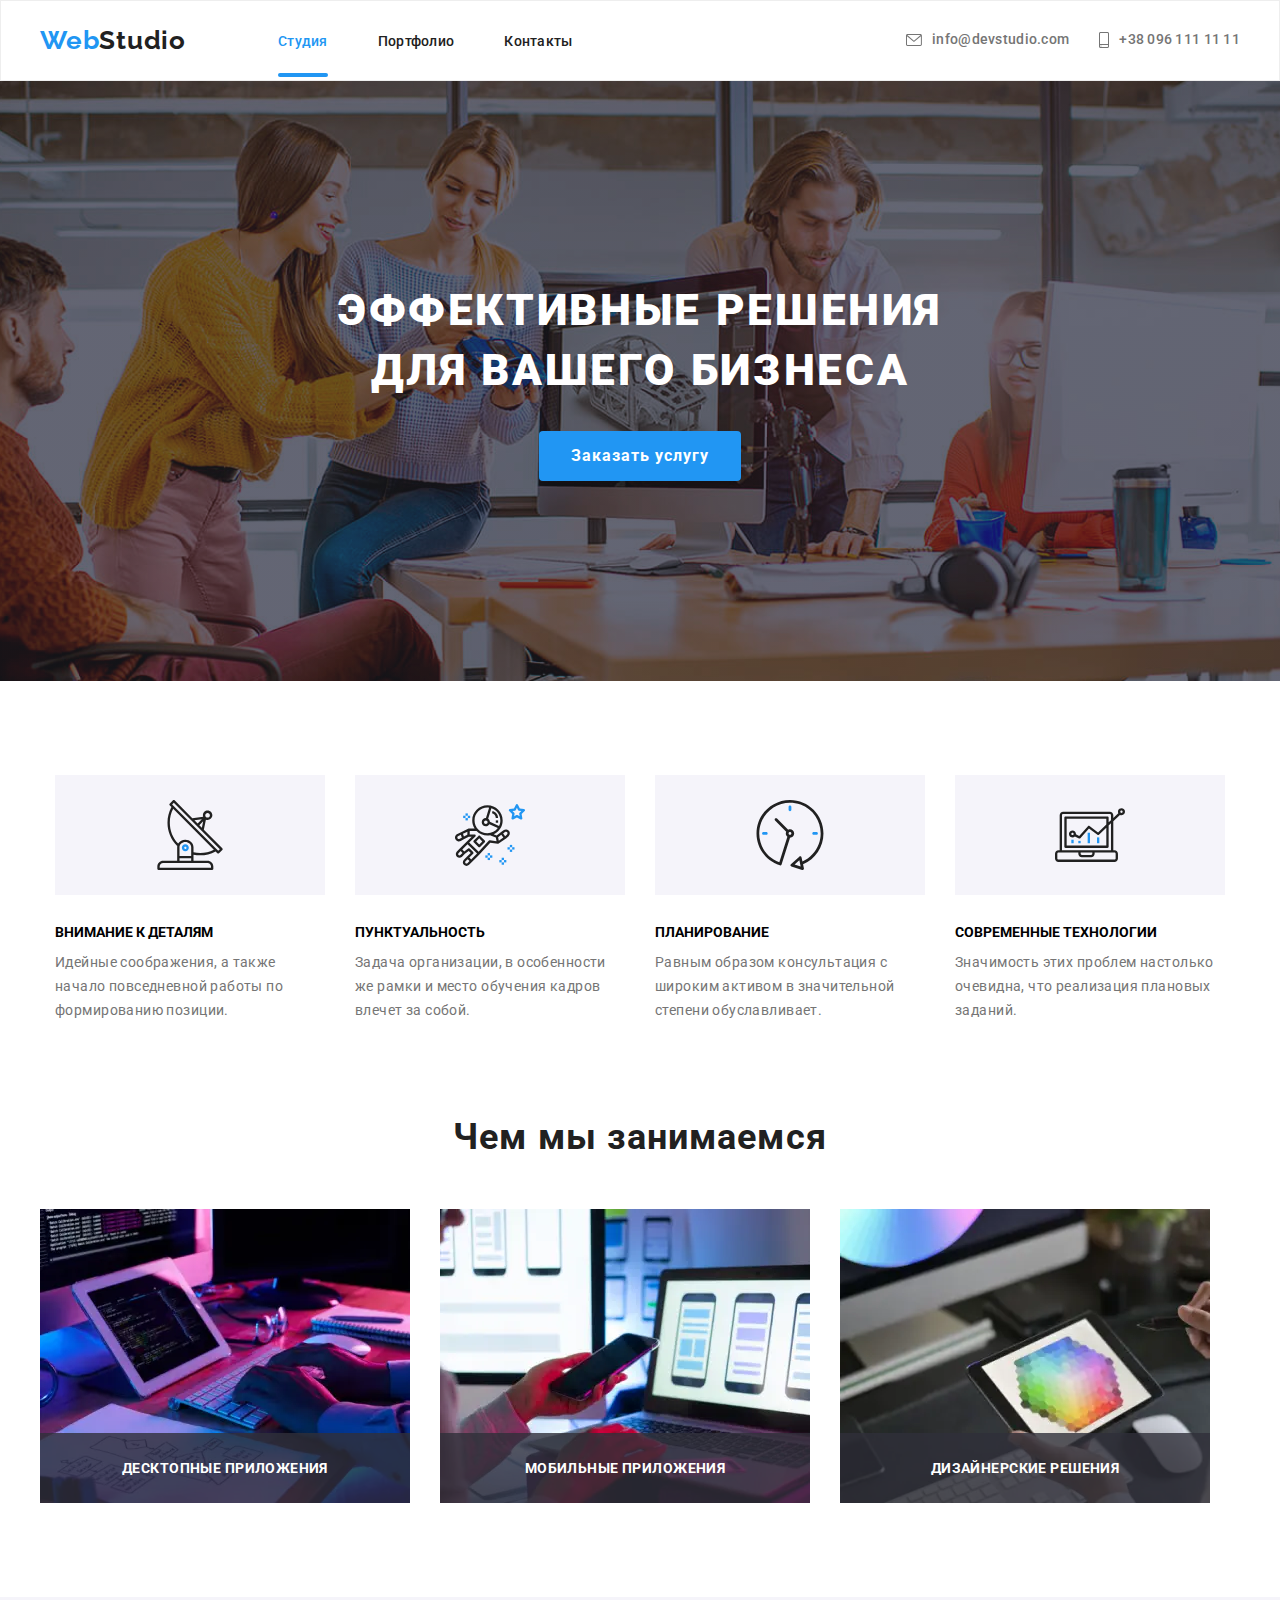
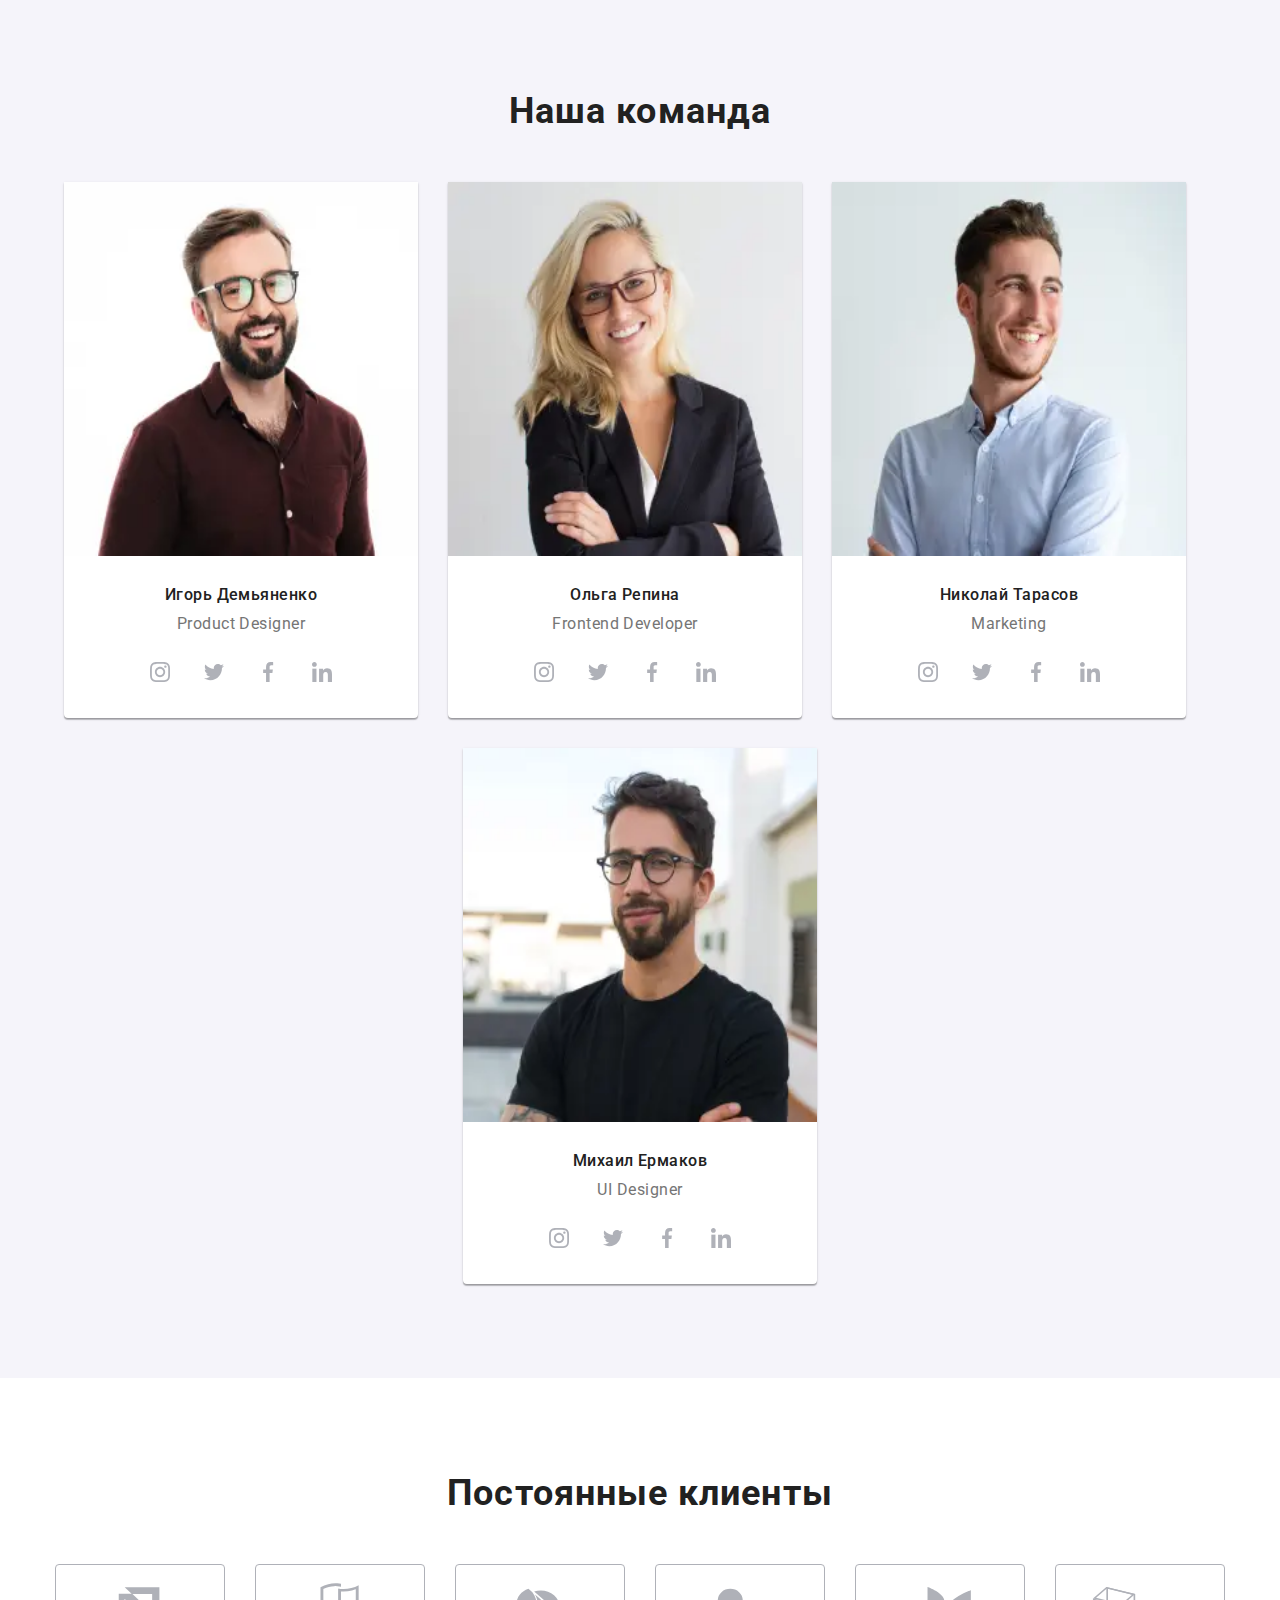
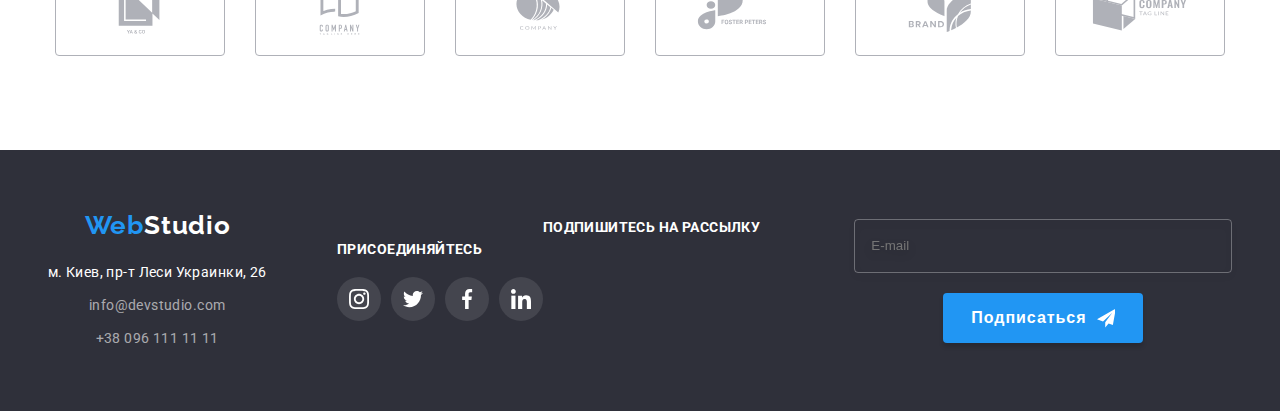
==== commit ddc27353: "студия планшет + моб готовы" ====
--- a/index.html
+++ b/index.html
@@ -174,7 +174,7 @@
 
         <!-- third section -->
 
-        <!-- <section class="section third-section">
+        <section class="section third-section">
             <div class="container">
                 <h2 class="about-us section__titles">Чем мы занимаемся</h2>
                 <ul class="list about-us__list">
@@ -234,7 +234,7 @@
                             </li>
                 </ul>
             </div>
-        </section> -->
+        </section>
 
         <!-- fourth section -->
 
--- a/css/main.min.css
+++ b/css/main.min.css
@@ -1,2 +1,2 @@
-:root{--primary-text-color: #212121;--secondary-text-color: #757575;--black-second-color: #000000;--accent-color: #2196f3;--background-color-white: #ffffff;--links-footer-color: rgba(255, 255, 255, 0.6);--hero-background-grey: #2f303a;--botton-background-color: #f5f4fa;--team-background-color: #f5f4fa;--botton-hover-blue: #188ce8;--social-links-color: #afb1b8;--border-color: #eeeeee;--timing-function: cubic-bezier(0.4, 0, 0.2, 1);--primary-font-family: Roboto, sans-serif}.visually-hidden{position:absolute;width:1px;height:1px;margin:-1px;border:0;padding:0;white-space:nowrap;clip-path:inset(100%);clip:rect(0 0 0 0);overflow:hidden}body{font-family:'Roboto', sans-serif;font-family:'Roboto';margin:0;padding:0}h1,h2,h3,h4,h5,h6,p{margin-top:0;margin-bottom:0}ul,ol{margin-top:0;margin-bottom:0;padding-left:0}img{display:block;max-width:100%;height:auto}address{font-style:normal}.list{list-style:none}.link{text-decoration:none}@media screen and (min-width: 1200px){.section{padding-top:94px;padding-bottom:94px}}@media screen and (max-width: 1199px){.section{padding-top:60px;padding-bottom:60px}}.section.third-section{padding-top:0px}.section__titles{font-weight:700;font-size:36px;line-height:1.16;text-align:center;letter-spacing:0.03em;color:#212121;margin-bottom:50px}@media screen and (min-width: 1200px){.section__titles{font-size:36px;line-height:42px}}@media screen and (max-width: 1199px){.section__titles{font-size:28px;line-height:33px;margin-bottom:30px}}.container{max-width:1200px;padding-left:15px;padding-right:15px;margin-left:auto;margin-right:auto}.header__container{display:flex;align-items:center}.container{padding-left:15px;padding-right:15px;margin-left:auto;margin-right:auto}@media screen and (min-width: 480px){.container{width:480px}}@media screen and (min-width: 768px){.container{width:768px}}@media screen and (min-width: 1200px){.container{width:1200px}}.logo-header{font-family:"Raleway";font-style:normal;font-weight:bold;font-size:26px;line-height:1.19;margin-right:92px;letter-spacing:0.03em;color:var(--primary-text-color)}.logo-accent{font-family:"Raleway";font-style:normal;font-weight:bold;font-size:26px;line-height:1.19;letter-spacing:0.03em;color:var(--accent-color)}.logo-footer{width:145px;height:31px;font-family:"Raleway";font-style:normal;font-weight:bold;font-size:26px;line-height:1.19;letter-spacing:0.03em;color:var(--background-color-white)}.our-team{margin-bottom:50px;font-weight:bold;font-size:36px;line-height:1.16;text-align:center;letter-spacing:0.03em;color:var(--primary-text-color)}.backdrop{position:fixed;top:0;left:0;width:100vw;height:100vh;background-color:rgba(0,0,0,0.2);transition:opacity 500ms linear, visibility 500ms linear}.backdrop.is-hidden{opacity:0;visibility:hidden;pointer-events:none}.modal{position:absolute;top:50%;left:50%;transform:translate(-50%, -50%);width:528px;background-color:var(--background-color-white);padding:40px;box-shadow:0px 1px 3px rgba(0,0,0,0.12),0px 1px 1px rgba(0,0,0,0.14),0px 2px 1px rgba(0,0,0,0.2);border-radius:4px;transform:translate(-50%, -50%) scale(1);opacity:1;transition:transform 250ms cubic-bezier(0.4, 0, 0.2, 1),opacity 250ms cubic-bezier(0.4, 0, 0.2, 1)}@media screen and (max-width: 1199px){.modal{width:450px;height:609px}}.backdrop.is-hidden .modal{transform:translate(-50%, -50%) scale(0.4);opacity:0}.backdrop .modal{transform:translate(-50%, -50%) scale(1);opacity:1}.modal-close-btn{position:absolute;top:8px;right:8px;display:flex;justify-content:center;align-items:center;width:30px;height:30px;border-radius:50%;border:1px solid rgba(0,0,0,0.1);background-color:transparent;padding:0;cursor:pointer}.modal-close-btn:hover .modal-close-icon,.modal-close-btn:focus .modal-close-icon{fill:var(--accent-color)}.modal-close-icon:hover,.modal-close-icon:focus{fill:var(--accent-color);transition:fill 250ms var(--timing-function)}.contact-form-title{font-weight:700;font-size:20px;line-height:23px;text-align:center;letter-spacing:0.03em;color:var(--primary-text-color)}@media screen and (max-width: 1199px){.contact-form-title{width:370px;display:flex;text-align:center;font-size:20px;line-height:30px}}.contact-form{margin-bottom:12px}.contact-form-field{display:block;position:relative;margin-bottom:10px}.contact-form-data{font-family:'Roboto';font-style:normal;font-weight:400;font-size:12px;line-height:14px;letter-spacing:0.01em;color:var(--secondary-text-color)}.contact-form-input-wrapper{position:relative;display:block;margin-top:4px}.contact-form-input{width:100%;height:40px;padding-left:42px;border:1px solid rgba(33,33,33,0.2);border-radius:4px;transition:250ms var(--timing-function)}.contact-form-input:focus{outline:none;border-color:var(--accent-color)}.contact-form-icon{position:absolute;top:50%;left:12px;transform:translateY(-50%);display:block;transition:250ms var(--timing-function)}.contact-form-input:focus+.contact-form-icon{fill:var(--accent-color)}.contact-form-message{width:100%;height:120px;margin-top:4px;padding:12px 16px;resize:none;border:1px solid rgba(33,33,33,0.2);border-radius:4px;transition:250ms var(--timing-function)}.contact-form-message:focus{outline:none;border-color:var(--accent-color)}.contact-form-message::placeholder{font-weight:400;font-size:12px;line-height:14px;letter-spacing:0.01em;color:rgba(117,117,117,0.5)}.contact-form-checkbox-wrapper{margin-bottom:30px}.contatc-form-checkbox-label{display:flex;align-items:center;justify-content:center;font-weight:400;font-size:14px;line-height:24px;letter-spacing:0.03em;color:var(--secondary-text-color)}.contatc-form-checkbox-label::before{display:inline-block;width:16px;height:15px;border:2px solid #555555;border-radius:2px;cursor:pointer;content:"";margin-right:10px}.contact-form-checkbox:focus+.contatc-form-checkbox-label::before{outline:1px solid var(--accent-color)}.contact-form-checkbox:checked+.contatc-form-checkbox-label::before{background-image:url("../images/icons/checkbox.svg");background-color:var(--accent-color);box-shadow:0 0 0 4px var(--background-color-white);background-size:cover;border-color:var(--accent-color)}@media screen and (max-width: 1199px){.contatc-form-checkbox-label{font-size:12px;line-height:14px}}.terms{color:var(--accent-color)}.contact-form-submit-btn{display:block;margin:0 auto;padding:10px 56px;border-radius:4px;background-color:var(--accent-color);box-shadow:0px 4px 4px rgba(0,0,0,0.15);font-family:"Roboto";font-style:normal;font-weight:700;font-size:16px;line-height:1.88;cursor:pointer;align-items:center;text-align:center;letter-spacing:0.06em;color:var(--background-color-white);border:none}.contact-form-submit-btn:hover{background-color:var(--botton-hover-blue)}.services-btn{min-width:200px;padding:10px 32px;border-radius:4px;margin:0 auto;background-color:var(--accent-color);box-shadow:0px 4px 4px rgba(0,0,0,0.15);font-family:"Roboto";font-style:normal;font-weight:700;font-size:16px;line-height:1.87;cursor:pointer;display:flex;align-items:center;text-align:center;letter-spacing:0.06em;color:var(--background-color-white);border:none}.services-btn:hover,.services-btn:focus{background-color:var(--botton-hover-blue)}.portfolio-btn-list{display:flex;margin-bottom:50px;justify-content:center}.portfolio-btn-list__item:not(:last-child){margin-right:8px}.portfolio-btn{padding:6px 22px;border:none;border-radius:4px;font-family:"Roboto";font-style:normal;font-weight:500;font-size:16px;line-height:1.62;text-align:center;letter-spacing:0.03em;color:var(--primary-text-color);cursor:pointer;border:none;transition:color 250ms var(--timing-function),background-color 250ms var(--timing-function)}.portfolio-btn:hover,.portfolio-btn:focus{background:var(--accent-color);box-shadow:0px 3px 1px rgba(0,0,0,0.1),0px 1px 2px rgba(0,0,0,0.08),0px 2px 2px rgba(0,0,0,0.12);color:var(--background-color-white)}.subscribe-btn{display:flex;align-items:center;text-align:center;padding:10px 28px;width:200px;font-weight:700;font-size:16px;line-height:1.88;letter-spacing:0.06em;color:var(--background-color-white);background-color:var(--accent-color);border-color:var(--accent-color);box-shadow:0pc 4px 4px rgba(0,0,0,0.15);border-radius:4px;transition:backgroudn-color 250ms var(--timing-function);cursor:pointer;border:none;margin-right:auto;margin-left:auto}.subscribe-btn:hover,.subscribe-btn:focus{background-color:var(--botton-hover-blue)}@media screen and (min-width: 768px){.footer-join{margin-bottom:102px}}@media screen and (min-width: 1200px){.footer-join{margin-bottom:0}}.join-list{display:flex;justify-content:center;align-items:center}@media screen and (max-width: 767px){.join-list{margin-bottom:60px}}.join-list__item:not(:last-child){margin-right:10px}.join-list__link{display:flex;align-items:center;justify-content:center;width:44px;height:44px;background:rgba(255,255,255,0.1);border-radius:50%;transition:background-color 250ms var(--timing-function)}.join-list__link:hover,.join-list__link:focus{background-color:var(--accent-color)}.join-name{font-family:'Roboto';font-style:normal;font-weight:700;font-size:14px;line-height:16px;letter-spacing:0.03em;text-transform:uppercase;padding-bottom:20px;color:#FFFFFF;position:relative;right:30px}@media screen and (max-width: 767px){.join-name{text-align:center;right:0;margin-top:60px}}@media screen and (max-width: 1199px){.join-name{text-align:center;right:0}}.join-list__link{background-color:rgba(255,255,255,0.1)}.join-icon{fill:var(--background-color-white)}.join-list{display:flex}.join-list__item:not(:last-child){margin-right:10px}.join-list__link{display:flex;align-items:center;justify-content:center;width:44px;height:44px;background:rgba(255,255,255,0.1);border-radius:50%;transition:background-color 250ms var(--timing-function)}.join-list__link:hover,.join-list__link:focus{background-color:var(--accent-color)}@media screen and (max-width: 767px){.subscribe-content{display:contents}}@media screen and (min-width: 1200px){.subscribe-content{display:flex;flex-direction:column;align-items:flex-start;margin-left:94px}}@media screen and (max-width: 767px){.subscribe-block{display:flex;flex-direction:column;align-content:center;flex-wrap:wrap;align-items:center}}@media screen and (max-width: 1199px){.subscribe-block{display:flex;flex-direction:column;align-content:center;flex-wrap:wrap;align-items:center}}@media screen and (min-width: 1200px){.subscribe-block{display:flex}}.subscribe-title{font-family:'Roboto';font-style:normal;font-weight:700;font-size:14px;line-height:16px;letter-spacing:0.03em;text-transform:uppercase;color:#FFFFFF;margin-bottom:20px}@media screen and (max-width: 767px){.subscribe-title{text-align:center}}.subscribe-icon{margin-left:10px;fill:var(--background-color-white)}.subscribe-email{position:static;border:1px solid rgba(255,255,255,0.3);filter:drop-shadow(0px 4px 4px rgba(0,0,0,0.15));border-radius:4px;background-color:transparent;color:#FFFFFF;width:358px;height:50px;padding-left:16px}@media screen and (max-width: 767px){.subscribe-email{width:100%;margin-bottom:20px;max-width:450px}}@media screen and (min-width: 768px){.subscribe-email{width:450px;margin-bottom:20px}}@media screen and (min-width: 1200px){.subscribe-email{width:358px}}.header{position:relative;padding-top:25px;padding-bottom:25px;border:1px solid var(--border-color)}.header__container{display:flex;justify-content:space-between;align-items:center}@media screen and (max-width: 767px){.header__container>.header-hidden{display:none}}.header-hidden{margin-left:auto}@media screen and (max-width: 1199px){.contact-email{display:flex;margin-bottom:10px}}@media screen and (max-width: 767px){.nav-list{display:none}.header-list{display:none}.mobile-menu-btn{background-color:transparent;border:none;padding:0;line-height:0}.mobile-menu-btn__icon{fill:#212121}.mobile-menu{position:fixed;top:0;left:0;width:100%;height:100%;z-index:999;padding:40px;transform:translateX(100%);transition:transform 250ms ease-in-out;display:flex;flex-direction:column;background-color:#fff}}@media screen and (max-width: 767px) and (min-width: 768px){.mobile-menu{opacity:0;visibility:hidden;pointer-events:none}}@media screen and (max-width: 767px){.mobile-menu.is-open{transform:translateX(0)}.mobile-menu__nav{display:block;margin-left:40px}.mobile-menu__item:not(:last-child){margin-bottom:32px}.mobile-menu__link{font-family:'Roboto';font-style:normal;font-weight:500;font-size:40px;line-height:47px;letter-spacing:0.02em;color:var(--primary-text-color);transition:color 250ms cubic-bezier(0.4, 0, 0.2, 1);padding-bottom:28px}.mobile-menu__link:hover,.mobile-menu__link:focus{color:var(--accent-color)}.mobile-menu__link.active{color:var(--accent-color)}.mobile_menu__contacts{margin-bottom:64px;margin-left:40px;margin-top:auto}.mobile-menu__contact-link-tel{font-family:'Roboto';font-style:normal;font-weight:500;font-size:34px;line-height:40px;letter-spacing:0.02em;color:var(--accent-color)}.mobile-menu__contact-link-email{font-family:'Roboto';font-style:normal;font-weight:500;font-size:24px;line-height:28px;letter-spacing:0.02em;color:var(--secondary-text-color)}.mobile-menu__socials{display:flex;align-items:center;margin-left:40px}.mobile-menu__socials-item:not(:last-child){padding-left:0;padding-right:10px;border-right:1px solid rgba(33,33,33,0.2)}.mobile-menu__socials-item:not(:first-child){padding-left:10px}.mobile-menu__socials-link{font-family:'Roboto';font-style:normal;font-weight:500;font-size:18px;line-height:22px;letter-spacing:0.02em;color:var(--accent-color)}.mobile-menu.is-open{opacity:1;visibility:visible;pointer-events:auto}.mobile-menu__close-btn{position:absolute;top:21px;right:15px;display:flex;justify-content:center;align-items:center;width:18px;height:18px;background-color:transparent;border-color:transparent;border:none;padding:0;line-height:0;cursor:pointer}.mobile-menu__close-btn:hover .mobile-menu__close-icon,.mobile-menu__close-btn:focus .mobile-menu__close-icon{fill:var(--accent-color)}.mobile-menu__close-icon:hover,.mobile-menu__close-icon:focus{fill:var(--accent-color);top:0;right:0;cursor:pointer;transition:fill 250ms var(--timing-function)}.mobile-menu__container{position:fixed;top:0;left:0;width:100%;height:100%;padding-top:48px;padding-bottom:48px;display:flex;flex-direction:column}}@media screen and (min-width: 768px){.header{padding-top:24px;padding-bottom:24px;border:1px solid var(--border-color)}.navigation{display:flex;align-items:center}.nav-list{display:flex;align-items:center}.header-list{align-items:center;margin-left:auto}.mobile-menu-btn{display:none}.mobile-menu{display:none}.logo-header{font-family:"Raleway";font-style:normal;font-weight:bold;font-size:24px;line-height:1.16;margin-right:88px;letter-spacing:0.03em;color:var(--primary-text-color)}.logo-accent{font-family:"Raleway";font-style:normal;font-weight:bold;font-size:24px;line-height:1,16;letter-spacing:0.03em;color:var(--accent-color)}.nav-list__item:not(:last-child){margin-right:50px}.nav-list__link{position:relative;font-weight:500;font-size:14px;line-height:1.14;letter-spacing:0.02em;color:var(--primary-text-color);transition:color 250ms cubic-bezier(0.4, 0, 0.2, 1);padding-bottom:28px}.nav-list__link:hover,.nav-list__link:focus{color:var(--accent-color)}.nav-list__link.active{color:var(--accent-color)}.navigation.nav-list__link{position:relative;display:block;padding-top:32px;padding-bottom:32px}.navigation .nav-list__link.active::after{position:absolute;bottom:0;left:0;content:"";display:block;width:100%;height:4px;border-radius:2px;background-color:#2196f3}.header-icon__email{width:14px;height:10px;margin-right:8px}.header-icon__tel{width:10px;height:14px;margin-right:8px}.contact-email{display:flex;align-items:center;font-family:'Roboto';font-weight:500;font-size:12px;line-height:1.16;letter-spacing:0.02em;margin-left:auto;color:var(--secondary-text-color);transition:color 250ms var(--timing-function)}.contact-email:hover,.contact-email:focus{color:var(--accent-color)}.contact-number{display:flex;align-items:center;font-family:'Roboto';font-weight:500;font-size:12px;line-height:1.16;letter-spacing:0.02em;color:var(--secondary-text-color);transition:color 250ms cubic-bezier(0.4, 0, 0.2, 1)}.contact-number:hover,.contact-number:focus{color:var(--accent-color)}}@media screen and (min-width: 1200px){.header{padding-top:24px;padding-bottom:24px;border:1px solid var(--border-color)}.container{max-width:1200px;padding-left:15px;padding-right:15px;margin-left:auto;margin-right:auto}.header__container{display:flex;align-items:center}.navigation{display:flex;align-items:center}.nav-list{display:flex;align-items:center}.logo-header{font-family:"Raleway";font-style:normal;font-weight:bold;font-size:26px;line-height:1.19;margin-right:92px;letter-spacing:0.03em;color:var(--primary-text-color)}.logo-accent{font-family:"Raleway";font-style:normal;font-weight:bold;font-size:26px;line-height:1, 19;letter-spacing:0.03em;color:var(--accent-color)}.nav-list__item:not(:last-child){margin-right:50px}.nav-list__link{position:relative;font-weight:500;font-size:14px;line-height:1.14;letter-spacing:0.02em;color:var(--primary-text-color);transition:color 250ms cubic-bezier(0.4, 0, 0.2, 1);padding-bottom:28px}.nav-list__link:hover,.nav-list__link:focus{color:var(--accent-color)}.nav-list__link.active{color:var(--accent-color)}.navigation.nav-list__link{position:relative;display:block;padding-top:32px;padding-bottom:32px}.navigation .nav-list__link.active::after{position:absolute;bottom:0;left:0;content:"";display:block;width:100%;height:4px;border-radius:2px;background-color:#2196f3}.header-icon__email{width:16px;height:12px;margin-right:10px}.header-icon__tel{width:10px;height:16px;margin-right:10px}.header-list{display:flex;align-items:center;margin-left:auto}.contact-email{display:flex;align-items:center;font-family:'Roboto';font-weight:500;font-size:14px;line-height:1.14;letter-spacing:0.02em;margin-left:auto;margin-right:30px;color:var(--secondary-text-color);transition:color 250ms var(--timing-function)}.contact-email:hover,.contact-email:focus{color:var(--accent-color)}.contact-number{display:flex;align-items:center;font-family:'Roboto';font-weight:500;font-size:14px;line-height:1.14;letter-spacing:0.02em;color:var(--secondary-text-color);transition:color 250ms cubic-bezier(0.4, 0, 0.2, 1)}.contact-number:hover,.contact-number:focus{color:var(--accent-color)}.header-icon{fill:currentColor;margin-right:10px}}.main-section{display:flex;align-items:center}@media screen and (min-width: 480px){.main-section{height:400px}}@media screen and (min-width: 768px){.main-section{height:400px}}@media screen and (min-width: 1200px){.main-section{height:600px}}.main-section__bg{background:linear-gradient(rgba(47,48,58,0.4), rgba(47,48,58,0.4)),url(/images/hero/bg-mobile.png);background-size:cover;background-repeat:no-repeat;background-position:center}@media (min-device-pixel-ratio: 2), (min-resolution: 192dpi), (min-resolution: 2dppx){.main-section__bg{background:linear-gradient(rgba(47,48,58,0.4), rgba(47,48,58,0.4)),url(/images/hero/bg-mobile@2x.png);background-size:cover;background-repeat:no-repeat;background-position:center}}@media screen and (min-width: 768px){.main-section__bg{background:linear-gradient(rgba(47,48,58,0.4), rgba(47,48,58,0.4)),url(/images/hero/bg-tablet.png);background-size:cover;background-repeat:no-repeat;background-position:center}}@media screen and (min-width: 768px) and (min-device-pixel-ratio: 2), screen and (min-width: 768px) and (min-resolution: 192dpi), screen and (min-width: 768px) and (min-resolution: 2dppx){.main-section__bg{background:linear-gradient(rgba(47,48,58,0.4), rgba(47,48,58,0.4)),url(/images/hero/bg-tablet@2x.png);background-size:cover;background-repeat:no-repeat;background-position:center}}@media screen and (min-width: 1200px){.main-section__bg{background:linear-gradient(rgba(47,48,58,0.4), rgba(47,48,58,0.4)),url(/images/hero/bg.png);background-size:cover;background-repeat:no-repeat;background-position:center}}@media screen and (min-width: 1200px) and (min-device-pixel-ratio: 2), screen and (min-width: 1200px) and (min-resolution: 192dpi), screen and (min-width: 1200px) and (min-resolution: 2dppx){.main-section__bg{background:linear-gradient(rgba(47,48,58,0.4), rgba(47,48,58,0.4)),url(/images/hero/bg@2x.png);background-size:cover;background-repeat:no-repeat;background-position:center}}.main-section__title{width:696px;font-family:'Roboto';font-style:normal;font-weight:900;font-size:44px;line-height:1.36;text-align:center;letter-spacing:0.06em;text-transform:uppercase;color:var(--background-color-white);display:flex;margin:0 auto;margin-bottom:30px}@media screen and (max-width: 1199px){.main-section__title{font-size:26px;line-height:42px;width:360px}}.second-section{padding-top:94px;padding-bottom:94px}@media screen and (max-width: 1199px){.second-section{padding-top:60px;padding-bottom:60px}}.peculiarities-flex{display:flex;flex-wrap:wrap}.peculiarities-list{justify-content:center;grid-gap:30px}@media screen and (min-width: 480px){.peculiarities-list__item{width:450px}}@media screen and (min-width: 768px){.peculiarities-list__item{width:354px}}@media screen and (min-width: 1200px){.peculiarities-list__item{width:270px}}.peculiarities-list__div{display:flex;height:120px;align-items:center;justify-content:center;flex-direction:column;margin-bottom:30px;background:#F5F4FA}@media screen and (min-width: 480px){.peculiarities-list__div{width:450px}}@media screen and (min-width: 768px){.peculiarities-list__div{width:354px}}@media screen and (min-width: 1200px){.peculiarities-list__div{width:270px}}.peculiarities-list__logo{align-items:center}.peculiarities{margin-bottom:10px;font-weight:700;font-size:14px;line-height:1.14;text-transform:uppercase;text-align:center}@media screen and (min-width: 768px){.peculiarities{text-align:left}}.features{font-size:14px;line-height:1.71;font-weight:400;letter-spacing:0.03em;color:var(--secondary-text-color)}.third-section{margin-left:auto;margin-right:auto}.about-us{margin-bottom:50px;min-width:376px;height:42px;font-weight:bold;font-size:36px;line-height:1.16;text-align:center;letter-spacing:0.03em;color:var(--primary-text-color)}.about-us__list{display:flex;align-items:center;margin-left:-30px;margin-bottom:-30px}.about-us__list-item{position:relative;flex-basis:calc(100% - 90px)/3;margin-left:30px;margin-bottom:30px}.about-us__lable{position:absolute;bottom:0;left:0;width:100%;text-align:center;background:rgba(47,48,58,0.8)}.about-us__paragraph{display:inline-block;padding:27px 0;font-weight:700;font-size:14px;text-align:center;letter-spacing:0.03em;text-transform:uppercase;color:var(--background-color-white)}.fourth-section{background:var(--team-background-color)}.our-team__list{display:flex;justify-content:space-between;margin:0;padding:0;flex-wrap:wrap;justify-content:center}.our-team__list-item{background:#FFFFFF;box-shadow:0px 1px 3px rgba(0,0,0,0.12),0px 1px 1px rgba(0,0,0,0.14),0px 2px 1px rgba(0,0,0,0.2);border-radius:0px 0px 4px 4px}@media screen and (max-width: 767px){.our-team__list-item{width:450px;height:622px;margin-bottom:30px}}@media screen and (min-width: 768px){.our-team__list-item{width:354px;height:536px;margin-bottom:30px}}@media screen and (max-width: 767px){.our-team__list-item:nth-child(4){margin-bottom:0}}@media screen and (max-width: 768px){.our-team__list-item:nth-child(3){margin-bottom:30px}}@media screen and (min-width: 768px){.our-team__list-item:last-child,.our-team__list-item:nth-child(3){margin-bottom:0}}.our-team__list-item:not(:last-child){margin-right:30px}@media screen and (max-width: 767px){.our-team__list-item:not(:last-child){margin-right:0}}@media screen and (max-width: 1199px){.our-team__list-item:nth-child(2){margin-right:0}}@media screen and (max-width: 767px){.our-team__list-img{width:450px;height:460px}}@media screen and (min-width: 767px){.our-team__list-img{width:354px;height:374px}}.our-team__wrapper{padding-top:30px;padding-bottom:30px}.team-members{font-weight:500;font-size:16px;line-height:1.18;text-align:center;letter-spacing:0.03em;color:var(--primary-text-color);margin-bottom:10px}.members-positions{font-weight:400;font-size:16px;line-height:1.18;text-align:center;letter-spacing:0.03em;color:var(--secondary-text-color);margin-bottom:16px}.social-list{display:flex;justify-content:center;align-items:center}.social-list__item:not(:last-child){margin-right:10px}.social-list__link{display:flex;align-items:center;justify-content:center;width:44px;height:44px;background-color:var(--background-color-white);border-radius:50%;transition:250ms ease}.social-list__link:hover,.social-list__link:focus{background-color:var(--accent-color);transition:250ms var(--timing-function)}.social-list__icon{fill:var(--social-links-color);transition:fill 250ms var(--timing-function)}.social-list__link:hover .social-list__icon,.social-list__link:focus .social-list__icon{fill:var(--background-color-white)}@media screen and (max-width: 1199px){.fift-section{padding-top:60px;padding-bottom:60px}}.clients-list{display:flex;flex-wrap:wrap;justify-content:center;cursor:pointer;gap:30px}@media screen and (max-width: 767.98px){.clients-list{display:grid;grid-template-columns:1fr 1fr;grid-gap:30px;justify-content:center}}@media screen and (min-width: 1200px){.clients-list{display:flex;flex-wrap:nowrap;justify-content:center}}@media screen and (min-width: 768px){.clients-list{display:flex}}.clients-list__item{padding:0}.clients-list__link{box-sizing:border-box;border:1px solid var(--social-links-color);border-radius:4px;height:92px;fill:var(--social-links-color);display:flex;align-items:center;justify-content:center;transition:250ms ease}@media screen and (max-width: 767px){.clients-list__link{max-width:210px}}@media screen and (min-width: 768px){.clients-list__link{width:226px}}@media screen and (min-width: 1200px){.clients-list__link{width:170px}}.clients-list__link:hover{border-color:var(--accent-color);transition:transform 250ms cubic-bezier(0.4, 0, 0.2, 1)}.clients-list__link:focus{border-color:var(--accent-color);transition:transform 250ms cubic-bezier(0.4, 0, 0.2, 1)}.clients-list__link:hover{fill:var(--accent-color)}.clients-list__link:focus{fill:var(--accent-color)}.footer{background:var(--hero-background-grey);align-items:center;display:flex;justify-content:center;padding-top:60px;padding-bottom:60px}@media screen and (min-width: 768px){.footer{text-align:center}}@media screen and (max-width: 767px){.footer>.footer-container{display:flex;flex-direction:column}}@media screen and (min-width: 1200px){.footer>.footer-container{display:flex;align-items:center}}@media screen and (min-width: 768px){.footer>.footer-container{display:flex;flex-wrap:wrap;justify-content:center}}.footer-list{display:flex;flex-direction:column;align-items:center;text-align:center}.footer-info{display:flex;flex-direction:column;margin-right:165px;margin-bottom:60px}@media screen and (min-width: 1200px){.footer-info{margin-right:70px;margin-bottom:0;display:flex}}@media screen and (max-width: 767px){.footer-info{display:flex;align-items:center;text-align:center;margin-right:0;margin-bottom:0}}@media screen and (min-width: 768px){.footer-info{display:flex;text-align:center;align-items:center}}@media screen and (min-width: 1200px){.logo-footer{text-align:left}}.address{font-style:normal;font-weight:400;font-size:14px;line-height:1.71;letter-spacing:0.03em;color:var(--background-color-white);margin-top:20px;margin-bottom:9px}.contact-email-footer,.contact-number-footer{font-weight:400;font-size:14px;line-height:1.71;letter-spacing:0.03em;color:rgba(255,255,255,0.6);display:flex;margin-bottom:9px;transition:250ms ease}.contact-number-footer{margin:0}.contact-number-footer:hover,.contact-email-footer:hover{color:var(--accent-color);transition:transform 250ms var(--timing-function)}
+:root{--primary-text-color: #212121;--secondary-text-color: #757575;--black-second-color: #000000;--accent-color: #2196f3;--background-color-white: #ffffff;--links-footer-color: rgba(255, 255, 255, 0.6);--hero-background-grey: #2f303a;--botton-background-color: #f5f4fa;--team-background-color: #f5f4fa;--botton-hover-blue: #188ce8;--social-links-color: #afb1b8;--border-color: #eeeeee;--timing-function: cubic-bezier(0.4, 0, 0.2, 1);--primary-font-family: Roboto, sans-serif}.visually-hidden{position:absolute;width:1px;height:1px;margin:-1px;border:0;padding:0;white-space:nowrap;clip-path:inset(100%);clip:rect(0 0 0 0);overflow:hidden}body{font-family:'Roboto', sans-serif;font-family:'Roboto';margin:0;padding:0}h1,h2,h3,h4,h5,h6,p{margin-top:0;margin-bottom:0}ul,ol{margin-top:0;margin-bottom:0;padding-left:0}img{display:block;max-width:100%;height:auto}address{font-style:normal}.list{list-style:none}.link{text-decoration:none}@media screen and (min-width: 1200px){.section{padding-top:94px;padding-bottom:94px}}@media screen and (max-width: 1199px){.section{padding-top:60px;padding-bottom:60px}}.section.third-section{padding-top:0px}.section__titles{font-weight:700;font-size:36px;line-height:1.16;text-align:center;letter-spacing:0.03em;color:#212121;margin-bottom:50px}@media screen and (min-width: 1200px){.section__titles{font-size:36px;line-height:42px}}@media screen and (max-width: 1199px){.section__titles{font-size:28px;line-height:33px;margin-bottom:30px}}.container{max-width:1200px;padding-left:15px;padding-right:15px;margin-left:auto;margin-right:auto}.header__container{display:flex;align-items:center}.container{padding-left:15px;padding-right:15px;margin-left:auto;margin-right:auto}@media screen and (min-width: 480px){.container{width:480px}}@media screen and (min-width: 768px){.container{width:768px}}@media screen and (min-width: 1200px){.container{width:1200px}}.logo-header{font-family:"Raleway";font-style:normal;font-weight:bold;font-size:26px;line-height:1.19;margin-right:92px;letter-spacing:0.03em;color:var(--primary-text-color)}.logo-accent{font-family:"Raleway";font-style:normal;font-weight:bold;font-size:26px;line-height:1.19;letter-spacing:0.03em;color:var(--accent-color)}.logo-footer{width:145px;height:31px;font-family:"Raleway";font-style:normal;font-weight:bold;font-size:26px;line-height:1.19;letter-spacing:0.03em;color:var(--background-color-white)}.our-team{margin-bottom:50px;font-weight:bold;font-size:36px;line-height:1.16;text-align:center;letter-spacing:0.03em;color:var(--primary-text-color)}.backdrop{position:fixed;top:0;left:0;width:100vw;height:100vh;background-color:rgba(0,0,0,0.2);transition:opacity 500ms linear, visibility 500ms linear}.backdrop.is-hidden{opacity:0;visibility:hidden;pointer-events:none}.modal{position:absolute;top:50%;left:50%;transform:translate(-50%, -50%);width:528px;background-color:var(--background-color-white);padding:40px;box-shadow:0px 1px 3px rgba(0,0,0,0.12),0px 1px 1px rgba(0,0,0,0.14),0px 2px 1px rgba(0,0,0,0.2);border-radius:4px;transform:translate(-50%, -50%) scale(1);opacity:1;transition:transform 250ms cubic-bezier(0.4, 0, 0.2, 1),opacity 250ms cubic-bezier(0.4, 0, 0.2, 1)}@media screen and (max-width: 1199px){.modal{width:450px;height:609px}}.backdrop.is-hidden .modal{transform:translate(-50%, -50%) scale(0.4);opacity:0}.backdrop .modal{transform:translate(-50%, -50%) scale(1);opacity:1}.modal-close-btn{position:absolute;top:8px;right:8px;display:flex;justify-content:center;align-items:center;width:30px;height:30px;border-radius:50%;border:1px solid rgba(0,0,0,0.1);background-color:transparent;padding:0;cursor:pointer}.modal-close-btn:hover .modal-close-icon,.modal-close-btn:focus .modal-close-icon{fill:var(--accent-color)}.modal-close-icon:hover,.modal-close-icon:focus{fill:var(--accent-color);transition:fill 250ms var(--timing-function)}.contact-form-title{font-weight:700;font-size:20px;line-height:23px;text-align:center;letter-spacing:0.03em;color:var(--primary-text-color)}@media screen and (max-width: 1199px){.contact-form-title{width:370px;display:flex;text-align:center;font-size:20px;line-height:30px}}.contact-form{margin-bottom:12px}.contact-form-field{display:block;position:relative;margin-bottom:10px}.contact-form-data{font-family:'Roboto';font-style:normal;font-weight:400;font-size:12px;line-height:14px;letter-spacing:0.01em;color:var(--secondary-text-color)}.contact-form-input-wrapper{position:relative;display:block;margin-top:4px}.contact-form-input{width:100%;height:40px;padding-left:42px;border:1px solid rgba(33,33,33,0.2);border-radius:4px;transition:250ms var(--timing-function)}.contact-form-input:focus{outline:none;border-color:var(--accent-color)}.contact-form-icon{position:absolute;top:50%;left:12px;transform:translateY(-50%);display:block;transition:250ms var(--timing-function)}.contact-form-input:focus+.contact-form-icon{fill:var(--accent-color)}.contact-form-message{width:100%;height:120px;margin-top:4px;padding:12px 16px;resize:none;border:1px solid rgba(33,33,33,0.2);border-radius:4px;transition:250ms var(--timing-function)}.contact-form-message:focus{outline:none;border-color:var(--accent-color)}.contact-form-message::placeholder{font-weight:400;font-size:12px;line-height:14px;letter-spacing:0.01em;color:rgba(117,117,117,0.5)}.contact-form-checkbox-wrapper{margin-bottom:30px}.contatc-form-checkbox-label{display:flex;align-items:center;justify-content:center;font-weight:400;font-size:14px;line-height:24px;letter-spacing:0.03em;color:var(--secondary-text-color)}.contatc-form-checkbox-label::before{display:inline-block;width:16px;height:15px;border:2px solid #555555;border-radius:2px;cursor:pointer;content:"";margin-right:10px}.contact-form-checkbox:focus+.contatc-form-checkbox-label::before{outline:1px solid var(--accent-color)}.contact-form-checkbox:checked+.contatc-form-checkbox-label::before{background-image:url("../images/icons/checkbox.svg");background-color:var(--accent-color);box-shadow:0 0 0 4px var(--background-color-white);background-size:cover;border-color:var(--accent-color)}@media screen and (max-width: 1199px){.contatc-form-checkbox-label{font-size:12px;line-height:14px}}.terms{color:var(--accent-color)}.contact-form-submit-btn{display:block;margin:0 auto;padding:10px 56px;border-radius:4px;background-color:var(--accent-color);box-shadow:0px 4px 4px rgba(0,0,0,0.15);font-family:"Roboto";font-style:normal;font-weight:700;font-size:16px;line-height:1.88;cursor:pointer;align-items:center;text-align:center;letter-spacing:0.06em;color:var(--background-color-white);border:none}.contact-form-submit-btn:hover{background-color:var(--botton-hover-blue)}.services-btn{min-width:200px;padding:10px 32px;border-radius:4px;margin:0 auto;background-color:var(--accent-color);box-shadow:0px 4px 4px rgba(0,0,0,0.15);font-family:"Roboto";font-style:normal;font-weight:700;font-size:16px;line-height:1.87;cursor:pointer;display:flex;align-items:center;text-align:center;letter-spacing:0.06em;color:var(--background-color-white);border:none}.services-btn:hover,.services-btn:focus{background-color:var(--botton-hover-blue)}.portfolio-btn-list{display:flex;margin-bottom:50px;justify-content:center}.portfolio-btn-list__item:not(:last-child){margin-right:8px}.portfolio-btn{padding:6px 22px;border:none;border-radius:4px;font-family:"Roboto";font-style:normal;font-weight:500;font-size:16px;line-height:1.62;text-align:center;letter-spacing:0.03em;color:var(--primary-text-color);cursor:pointer;border:none;transition:color 250ms var(--timing-function),background-color 250ms var(--timing-function)}.portfolio-btn:hover,.portfolio-btn:focus{background:var(--accent-color);box-shadow:0px 3px 1px rgba(0,0,0,0.1),0px 1px 2px rgba(0,0,0,0.08),0px 2px 2px rgba(0,0,0,0.12);color:var(--background-color-white)}.subscribe-btn{display:flex;align-items:center;text-align:center;padding:10px 28px;width:200px;font-weight:700;font-size:16px;line-height:1.88;letter-spacing:0.06em;color:var(--background-color-white);background-color:var(--accent-color);border-color:var(--accent-color);box-shadow:0pc 4px 4px rgba(0,0,0,0.15);border-radius:4px;transition:backgroudn-color 250ms var(--timing-function);cursor:pointer;border:none;margin-right:auto;margin-left:auto}.subscribe-btn:hover,.subscribe-btn:focus{background-color:var(--botton-hover-blue)}@media screen and (min-width: 768px){.footer-join{margin-bottom:102px}}@media screen and (min-width: 1200px){.footer-join{margin-bottom:0}}.join-list{display:flex;justify-content:center;align-items:center}@media screen and (max-width: 767px){.join-list{margin-bottom:60px}}.join-list__item:not(:last-child){margin-right:10px}.join-list__link{display:flex;align-items:center;justify-content:center;width:44px;height:44px;background:rgba(255,255,255,0.1);border-radius:50%;transition:background-color 250ms var(--timing-function)}.join-list__link:hover,.join-list__link:focus{background-color:var(--accent-color)}.join-name{font-family:'Roboto';font-style:normal;font-weight:700;font-size:14px;line-height:16px;letter-spacing:0.03em;text-transform:uppercase;padding-bottom:20px;color:#FFFFFF;position:relative;right:30px}@media screen and (max-width: 767px){.join-name{text-align:center;right:0;margin-top:60px}}@media screen and (max-width: 1199px){.join-name{text-align:center;right:0}}.join-list__link{background-color:rgba(255,255,255,0.1)}.join-icon{fill:var(--background-color-white)}.join-list{display:flex}.join-list__item:not(:last-child){margin-right:10px}.join-list__link{display:flex;align-items:center;justify-content:center;width:44px;height:44px;background:rgba(255,255,255,0.1);border-radius:50%;transition:background-color 250ms var(--timing-function)}.join-list__link:hover,.join-list__link:focus{background-color:var(--accent-color)}@media screen and (max-width: 767px){.subscribe-content{display:contents}}@media screen and (min-width: 1200px){.subscribe-content{display:flex;flex-direction:column;align-items:flex-start;margin-left:94px}}@media screen and (max-width: 767px){.subscribe-block{display:flex;flex-direction:column;align-content:center;flex-wrap:wrap;align-items:center}}@media screen and (max-width: 1199px){.subscribe-block{display:flex;flex-direction:column;align-content:center;flex-wrap:wrap;align-items:center}}@media screen and (min-width: 1200px){.subscribe-block{display:flex}}.subscribe-title{font-family:'Roboto';font-style:normal;font-weight:700;font-size:14px;line-height:16px;letter-spacing:0.03em;text-transform:uppercase;color:#FFFFFF;margin-bottom:20px}@media screen and (max-width: 767px){.subscribe-title{text-align:center}}.subscribe-icon{margin-left:10px;fill:var(--background-color-white)}.subscribe-email{position:static;border:1px solid rgba(255,255,255,0.3);filter:drop-shadow(0px 4px 4px rgba(0,0,0,0.15));border-radius:4px;background-color:transparent;color:#FFFFFF;width:358px;height:50px;padding-left:16px}@media screen and (max-width: 767px){.subscribe-email{width:100%;margin-bottom:20px;max-width:450px}}@media screen and (min-width: 768px){.subscribe-email{width:450px;margin-bottom:20px}}@media screen and (min-width: 1200px){.subscribe-email{width:358px}}.header{position:relative;padding-top:25px;padding-bottom:25px;border:1px solid var(--border-color)}.header__container{display:flex;justify-content:space-between;align-items:center}@media screen and (max-width: 767px){.header__container>.header-hidden{display:none}}.header-hidden{margin-left:auto}@media screen and (max-width: 1199px){.contact-email{display:flex;margin-bottom:10px}}@media screen and (max-width: 767px){.nav-list{display:none}.header-list{display:none}.mobile-menu-btn{background-color:transparent;border:none;padding:0;line-height:0}.mobile-menu-btn__icon{fill:#212121}.mobile-menu{position:fixed;top:0;left:0;width:100%;height:100%;z-index:999;padding:40px;transform:translateX(100%);transition:transform 250ms ease-in-out;display:flex;flex-direction:column;background-color:#fff}}@media screen and (max-width: 767px) and (min-width: 768px){.mobile-menu{opacity:0;visibility:hidden;pointer-events:none}}@media screen and (max-width: 767px){.mobile-menu.is-open{transform:translateX(0)}.mobile-menu__nav{display:block;margin-left:40px}.mobile-menu__item:not(:last-child){margin-bottom:32px}.mobile-menu__link{font-family:'Roboto';font-style:normal;font-weight:500;font-size:40px;line-height:47px;letter-spacing:0.02em;color:var(--primary-text-color);transition:color 250ms cubic-bezier(0.4, 0, 0.2, 1);padding-bottom:28px}.mobile-menu__link:hover,.mobile-menu__link:focus{color:var(--accent-color)}.mobile-menu__link.active{color:var(--accent-color)}.mobile_menu__contacts{margin-bottom:64px;margin-left:40px;margin-top:auto}.mobile-menu__contact-link-tel{font-family:'Roboto';font-style:normal;font-weight:500;font-size:34px;line-height:40px;letter-spacing:0.02em;color:var(--accent-color)}.mobile-menu__contact-link-email{font-family:'Roboto';font-style:normal;font-weight:500;font-size:24px;line-height:28px;letter-spacing:0.02em;color:var(--secondary-text-color)}.mobile-menu__socials{display:flex;align-items:center;margin-left:40px}.mobile-menu__socials-item:not(:last-child){padding-left:0;padding-right:10px;border-right:1px solid rgba(33,33,33,0.2)}.mobile-menu__socials-item:not(:first-child){padding-left:10px}.mobile-menu__socials-link{font-family:'Roboto';font-style:normal;font-weight:500;font-size:18px;line-height:22px;letter-spacing:0.02em;color:var(--accent-color)}.mobile-menu.is-open{opacity:1;visibility:visible;pointer-events:auto}.mobile-menu__close-btn{position:absolute;top:21px;right:15px;display:flex;justify-content:center;align-items:center;width:18px;height:18px;background-color:transparent;border-color:transparent;border:none;padding:0;line-height:0;cursor:pointer}.mobile-menu__close-btn:hover .mobile-menu__close-icon,.mobile-menu__close-btn:focus .mobile-menu__close-icon{fill:var(--accent-color)}.mobile-menu__close-icon:hover,.mobile-menu__close-icon:focus{fill:var(--accent-color);top:0;right:0;cursor:pointer;transition:fill 250ms var(--timing-function)}.mobile-menu__container{position:fixed;top:0;left:0;width:100%;height:100%;padding-top:48px;padding-bottom:48px;display:flex;flex-direction:column}}@media screen and (min-width: 768px){.header{padding-top:24px;padding-bottom:24px;border:1px solid var(--border-color)}.navigation{display:flex;align-items:center}.nav-list{display:flex;align-items:center}.header-list{align-items:center;margin-left:auto}.mobile-menu-btn{display:none}.mobile-menu{display:none}.logo-header{font-family:"Raleway";font-style:normal;font-weight:bold;font-size:24px;line-height:1.16;margin-right:88px;letter-spacing:0.03em;color:var(--primary-text-color)}.logo-accent{font-family:"Raleway";font-style:normal;font-weight:bold;font-size:24px;line-height:1,16;letter-spacing:0.03em;color:var(--accent-color)}.nav-list__item:not(:last-child){margin-right:50px}.nav-list__link{position:relative;font-weight:500;font-size:14px;line-height:1.14;letter-spacing:0.02em;color:var(--primary-text-color);transition:color 250ms cubic-bezier(0.4, 0, 0.2, 1);padding-bottom:28px}.nav-list__link:hover,.nav-list__link:focus{color:var(--accent-color)}.nav-list__link.active{color:var(--accent-color)}.navigation.nav-list__link{position:relative;display:block;padding-top:32px;padding-bottom:32px}.navigation .nav-list__link.active::after{position:absolute;bottom:0;left:0;content:"";display:block;width:100%;height:4px;border-radius:2px;background-color:#2196f3}.header-icon__email{width:14px;height:10px;margin-right:8px}.header-icon__tel{width:10px;height:14px;margin-right:8px}.contact-email{display:flex;align-items:center;font-family:'Roboto';font-weight:500;font-size:12px;line-height:1.16;letter-spacing:0.02em;margin-left:auto;color:var(--secondary-text-color);transition:color 250ms var(--timing-function)}.contact-email:hover,.contact-email:focus{color:var(--accent-color)}.contact-number{display:flex;align-items:center;font-family:'Roboto';font-weight:500;font-size:12px;line-height:1.16;letter-spacing:0.02em;color:var(--secondary-text-color);transition:color 250ms cubic-bezier(0.4, 0, 0.2, 1)}.contact-number:hover,.contact-number:focus{color:var(--accent-color)}}@media screen and (min-width: 1200px){.header{padding-top:24px;padding-bottom:24px;border:1px solid var(--border-color)}.container{max-width:1200px;padding-left:15px;padding-right:15px;margin-left:auto;margin-right:auto}.header__container{display:flex;align-items:center}.navigation{display:flex;align-items:center}.nav-list{display:flex;align-items:center}.logo-header{font-family:"Raleway";font-style:normal;font-weight:bold;font-size:26px;line-height:1.19;margin-right:92px;letter-spacing:0.03em;color:var(--primary-text-color)}.logo-accent{font-family:"Raleway";font-style:normal;font-weight:bold;font-size:26px;line-height:1, 19;letter-spacing:0.03em;color:var(--accent-color)}.nav-list__item:not(:last-child){margin-right:50px}.nav-list__link{position:relative;font-weight:500;font-size:14px;line-height:1.14;letter-spacing:0.02em;color:var(--primary-text-color);transition:color 250ms cubic-bezier(0.4, 0, 0.2, 1);padding-bottom:28px}.nav-list__link:hover,.nav-list__link:focus{color:var(--accent-color)}.nav-list__link.active{color:var(--accent-color)}.navigation.nav-list__link{position:relative;display:block;padding-top:32px;padding-bottom:32px}.navigation .nav-list__link.active::after{position:absolute;bottom:0;left:0;content:"";display:block;width:100%;height:4px;border-radius:2px;background-color:#2196f3}.header-icon__email{width:16px;height:12px;margin-right:10px}.header-icon__tel{width:10px;height:16px;margin-right:10px}.header-list{display:flex;align-items:center;margin-left:auto}.contact-email{display:flex;align-items:center;font-family:'Roboto';font-weight:500;font-size:14px;line-height:1.14;letter-spacing:0.02em;margin-left:auto;margin-right:30px;color:var(--secondary-text-color);transition:color 250ms var(--timing-function)}.contact-email:hover,.contact-email:focus{color:var(--accent-color)}.contact-number{display:flex;align-items:center;font-family:'Roboto';font-weight:500;font-size:14px;line-height:1.14;letter-spacing:0.02em;color:var(--secondary-text-color);transition:color 250ms cubic-bezier(0.4, 0, 0.2, 1)}.contact-number:hover,.contact-number:focus{color:var(--accent-color)}.header-icon{fill:currentColor;margin-right:10px}}.main-section{display:flex;align-items:center}@media screen and (min-width: 480px){.main-section{height:400px}}@media screen and (min-width: 768px){.main-section{height:400px}}@media screen and (min-width: 1200px){.main-section{height:600px}}.main-section__bg{background:linear-gradient(rgba(47,48,58,0.4), rgba(47,48,58,0.4)),url(/images/hero/bg-mobile.png);background-size:cover;background-repeat:no-repeat;background-position:center}@media (min-device-pixel-ratio: 2), (min-resolution: 192dpi), (min-resolution: 2dppx){.main-section__bg{background:linear-gradient(rgba(47,48,58,0.4), rgba(47,48,58,0.4)),url(/images/hero/bg-mobile@2x.png);background-size:cover;background-repeat:no-repeat;background-position:center}}@media screen and (min-width: 768px){.main-section__bg{background:linear-gradient(rgba(47,48,58,0.4), rgba(47,48,58,0.4)),url(/images/hero/bg-tablet.png);background-size:cover;background-repeat:no-repeat;background-position:center}}@media screen and (min-width: 768px) and (min-device-pixel-ratio: 2), screen and (min-width: 768px) and (min-resolution: 192dpi), screen and (min-width: 768px) and (min-resolution: 2dppx){.main-section__bg{background:linear-gradient(rgba(47,48,58,0.4), rgba(47,48,58,0.4)),url(/images/hero/bg-tablet@2x.png);background-size:cover;background-repeat:no-repeat;background-position:center}}@media screen and (min-width: 1200px){.main-section__bg{background:linear-gradient(rgba(47,48,58,0.4), rgba(47,48,58,0.4)),url(/images/hero/bg.png);background-size:cover;background-repeat:no-repeat;background-position:center}}@media screen and (min-width: 1200px) and (min-device-pixel-ratio: 2), screen and (min-width: 1200px) and (min-resolution: 192dpi), screen and (min-width: 1200px) and (min-resolution: 2dppx){.main-section__bg{background:linear-gradient(rgba(47,48,58,0.4), rgba(47,48,58,0.4)),url(/images/hero/bg@2x.png);background-size:cover;background-repeat:no-repeat;background-position:center}}.main-section__title{width:696px;font-family:'Roboto';font-style:normal;font-weight:900;font-size:44px;line-height:1.36;text-align:center;letter-spacing:0.06em;text-transform:uppercase;color:var(--background-color-white);display:flex;margin:0 auto;margin-bottom:30px}@media screen and (max-width: 1199px){.main-section__title{font-size:26px;line-height:42px;width:360px}}.second-section{padding-top:94px;padding-bottom:94px}@media screen and (max-width: 1199px){.second-section{padding-top:60px;padding-bottom:60px}}.peculiarities-flex{display:flex;flex-wrap:wrap}.peculiarities-list{justify-content:center;grid-gap:30px}@media screen and (min-width: 480px){.peculiarities-list__item{width:450px}}@media screen and (min-width: 768px){.peculiarities-list__item{width:354px}}@media screen and (min-width: 1200px){.peculiarities-list__item{width:270px}}.peculiarities-list__div{display:flex;height:120px;align-items:center;justify-content:center;flex-direction:column;margin-bottom:30px;background:#F5F4FA}@media screen and (min-width: 480px){.peculiarities-list__div{width:450px}}@media screen and (min-width: 768px){.peculiarities-list__div{width:354px}}@media screen and (min-width: 1200px){.peculiarities-list__div{width:270px}}.peculiarities-list__logo{align-items:center}.peculiarities{margin-bottom:10px;font-weight:700;font-size:14px;line-height:1.14;text-transform:uppercase;text-align:center}@media screen and (min-width: 768px){.peculiarities{text-align:left}}.features{font-size:14px;line-height:1.71;font-weight:400;letter-spacing:0.03em;color:var(--secondary-text-color)}.third-section{margin-left:auto;margin-right:auto}@media screen and (max-width: 1199px){.third-section{display:none}}.about-us{margin-bottom:50px;min-width:376px;height:42px;font-weight:bold;font-size:36px;line-height:1.16;text-align:center;letter-spacing:0.03em;color:var(--primary-text-color)}.about-us__list{display:flex;align-items:center;margin-left:-30px;margin-bottom:-30px}.about-us__list-item{position:relative;flex-basis:calc(100% - 90px)/3;margin-left:30px;margin-bottom:30px}.about-us__lable{position:absolute;bottom:0;left:0;width:100%;text-align:center;background:rgba(47,48,58,0.8)}.about-us__paragraph{display:inline-block;padding:27px 0;font-weight:700;font-size:14px;text-align:center;letter-spacing:0.03em;text-transform:uppercase;color:var(--background-color-white)}.fourth-section{background:var(--team-background-color)}.our-team__list{display:flex;justify-content:space-between;margin:0;padding:0;flex-wrap:wrap;justify-content:center}.our-team__list-item{background:#FFFFFF;box-shadow:0px 1px 3px rgba(0,0,0,0.12),0px 1px 1px rgba(0,0,0,0.14),0px 2px 1px rgba(0,0,0,0.2);border-radius:0px 0px 4px 4px}@media screen and (max-width: 767px){.our-team__list-item{width:450px;height:622px;margin-bottom:30px}}@media screen and (min-width: 768px){.our-team__list-item{width:354px;height:536px;margin-bottom:30px}}@media screen and (max-width: 767px){.our-team__list-item:nth-child(4){margin-bottom:0}}@media screen and (max-width: 768px){.our-team__list-item:nth-child(3){margin-bottom:30px}}@media screen and (min-width: 768px){.our-team__list-item:last-child,.our-team__list-item:nth-child(3){margin-bottom:0}}.our-team__list-item:not(:last-child){margin-right:30px}@media screen and (max-width: 767px){.our-team__list-item:not(:last-child){margin-right:0}}@media screen and (max-width: 1199px){.our-team__list-item:nth-child(2){margin-right:0}}@media screen and (max-width: 767px){.our-team__list-img{width:450px;height:460px}}@media screen and (min-width: 767px){.our-team__list-img{width:354px;height:374px}}.our-team__wrapper{padding-top:30px;padding-bottom:30px}.team-members{font-weight:500;font-size:16px;line-height:1.18;text-align:center;letter-spacing:0.03em;color:var(--primary-text-color);margin-bottom:10px}.members-positions{font-weight:400;font-size:16px;line-height:1.18;text-align:center;letter-spacing:0.03em;color:var(--secondary-text-color);margin-bottom:16px}.social-list{display:flex;justify-content:center;align-items:center}.social-list__item:not(:last-child){margin-right:10px}.social-list__link{display:flex;align-items:center;justify-content:center;width:44px;height:44px;background-color:var(--background-color-white);border-radius:50%;transition:250ms ease}.social-list__link:hover,.social-list__link:focus{background-color:var(--accent-color);transition:250ms var(--timing-function)}.social-list__icon{fill:var(--social-links-color);transition:fill 250ms var(--timing-function)}.social-list__link:hover .social-list__icon,.social-list__link:focus .social-list__icon{fill:var(--background-color-white)}@media screen and (max-width: 1199px){.fift-section{padding-top:60px;padding-bottom:60px}}.clients-list{display:flex;flex-wrap:wrap;justify-content:center;cursor:pointer;gap:30px}@media screen and (max-width: 767.98px){.clients-list{display:grid;grid-template-columns:1fr 1fr;grid-gap:30px;justify-content:center}}@media screen and (min-width: 1200px){.clients-list{display:flex;flex-wrap:nowrap;justify-content:center}}@media screen and (min-width: 768px){.clients-list{display:flex}}.clients-list__item{padding:0}.clients-list__link{box-sizing:border-box;border:1px solid var(--social-links-color);border-radius:4px;height:92px;fill:var(--social-links-color);display:flex;align-items:center;justify-content:center;transition:250ms ease}@media screen and (max-width: 767px){.clients-list__link{max-width:210px}}@media screen and (min-width: 768px){.clients-list__link{width:226px}}@media screen and (min-width: 1200px){.clients-list__link{width:170px}}.clients-list__link:hover{border-color:var(--accent-color);transition:transform 250ms cubic-bezier(0.4, 0, 0.2, 1)}.clients-list__link:focus{border-color:var(--accent-color);transition:transform 250ms cubic-bezier(0.4, 0, 0.2, 1)}.clients-list__link:hover{fill:var(--accent-color)}.clients-list__link:focus{fill:var(--accent-color)}.footer{background:var(--hero-background-grey);align-items:center;display:flex;justify-content:center;padding-top:60px;padding-bottom:60px}@media screen and (min-width: 768px){.footer{text-align:center}}@media screen and (max-width: 767px){.footer>.footer-container{display:flex;flex-direction:column}}@media screen and (min-width: 1200px){.footer>.footer-container{display:flex;align-items:center}}@media screen and (min-width: 768px){.footer>.footer-container{display:flex;flex-wrap:wrap;justify-content:center}}.footer-list{display:flex;flex-direction:column;align-items:center;text-align:center}.footer-info{display:flex;flex-direction:column;margin-right:165px;margin-bottom:60px}@media screen and (min-width: 1200px){.footer-info{margin-right:70px;margin-bottom:0;display:flex}}@media screen and (max-width: 767px){.footer-info{display:flex;align-items:center;text-align:center;margin-right:0;margin-bottom:0}}@media screen and (min-width: 768px){.footer-info{display:flex;text-align:center;align-items:center}}@media screen and (min-width: 1200px){.logo-footer{text-align:left}}.address{font-style:normal;font-weight:400;font-size:14px;line-height:1.71;letter-spacing:0.03em;color:var(--background-color-white);margin-top:20px;margin-bottom:9px}.contact-email-footer,.contact-number-footer{font-weight:400;font-size:14px;line-height:1.71;letter-spacing:0.03em;color:rgba(255,255,255,0.6);display:flex;margin-bottom:9px;transition:250ms ease}.contact-number-footer{margin:0}.contact-number-footer:hover,.contact-email-footer:hover{color:var(--accent-color);transition:transform 250ms var(--timing-function)}
 /*# sourceMappingURL=main.min.css.map */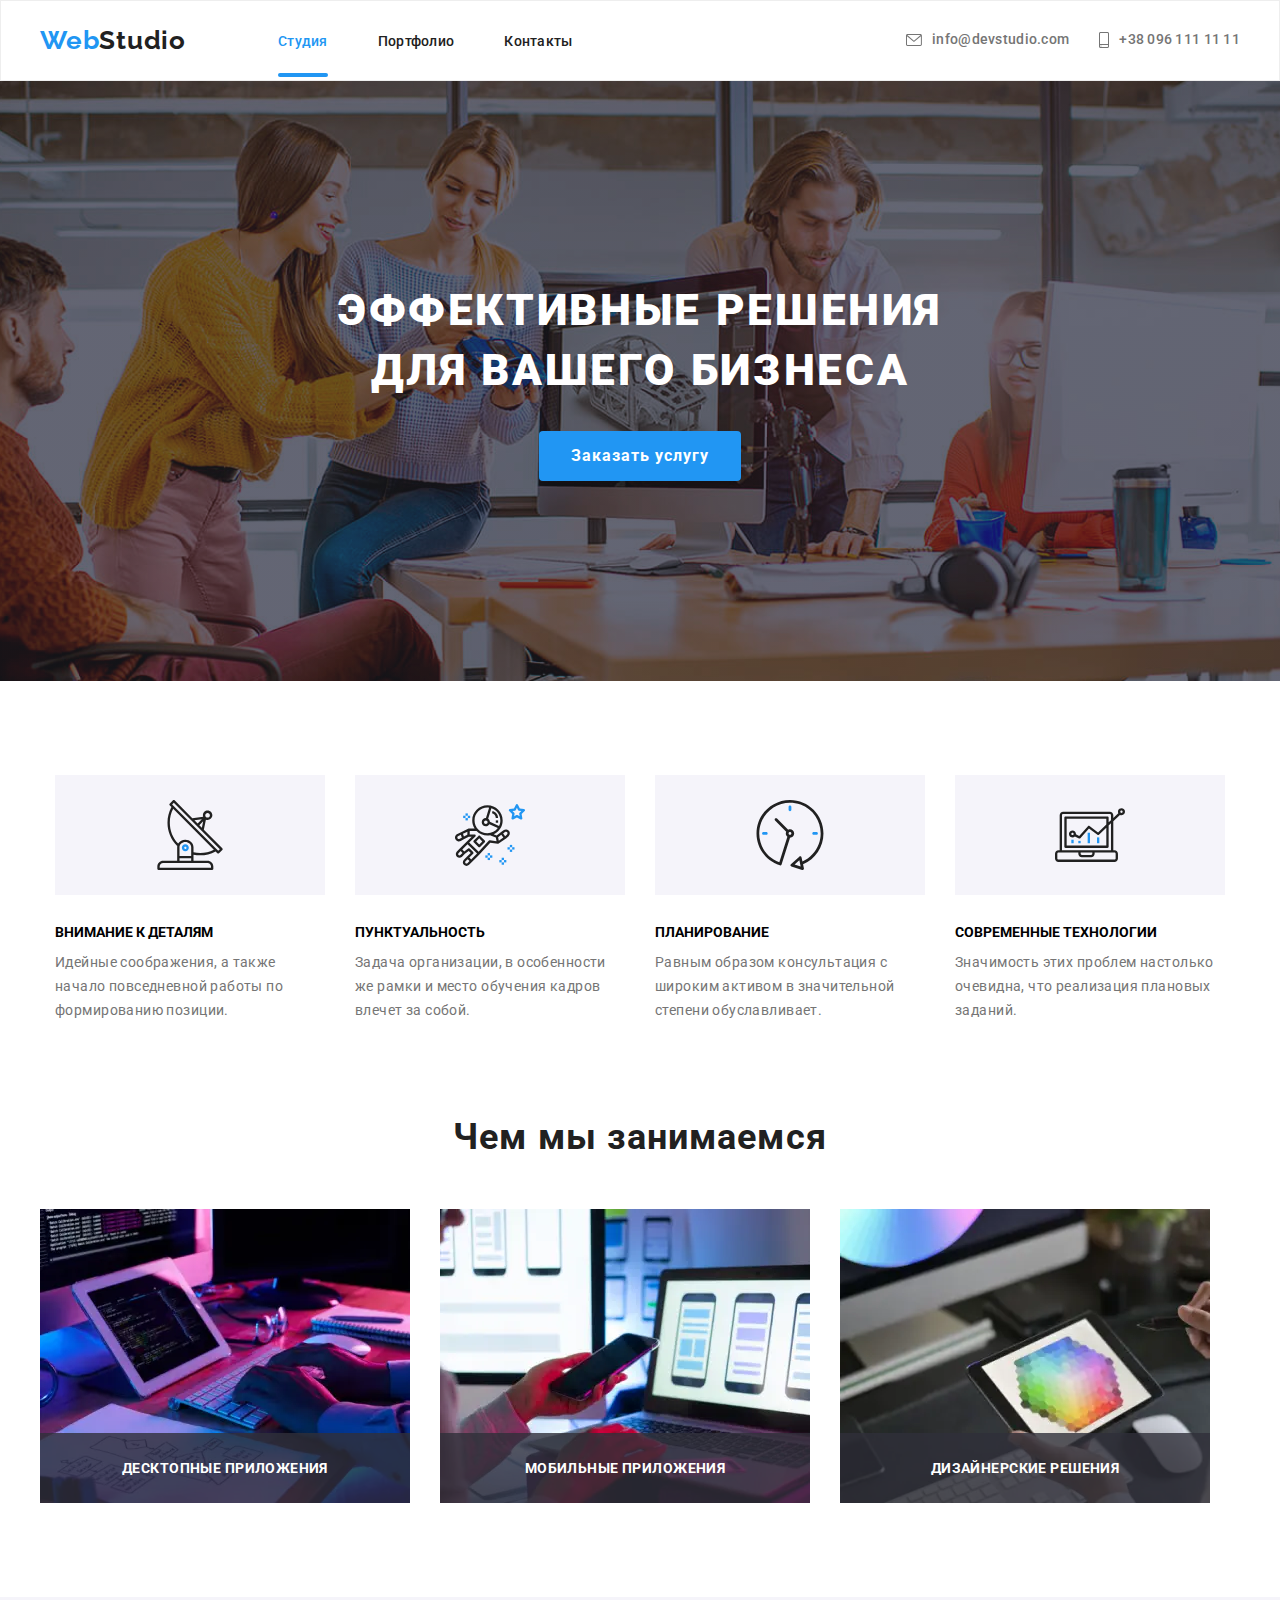
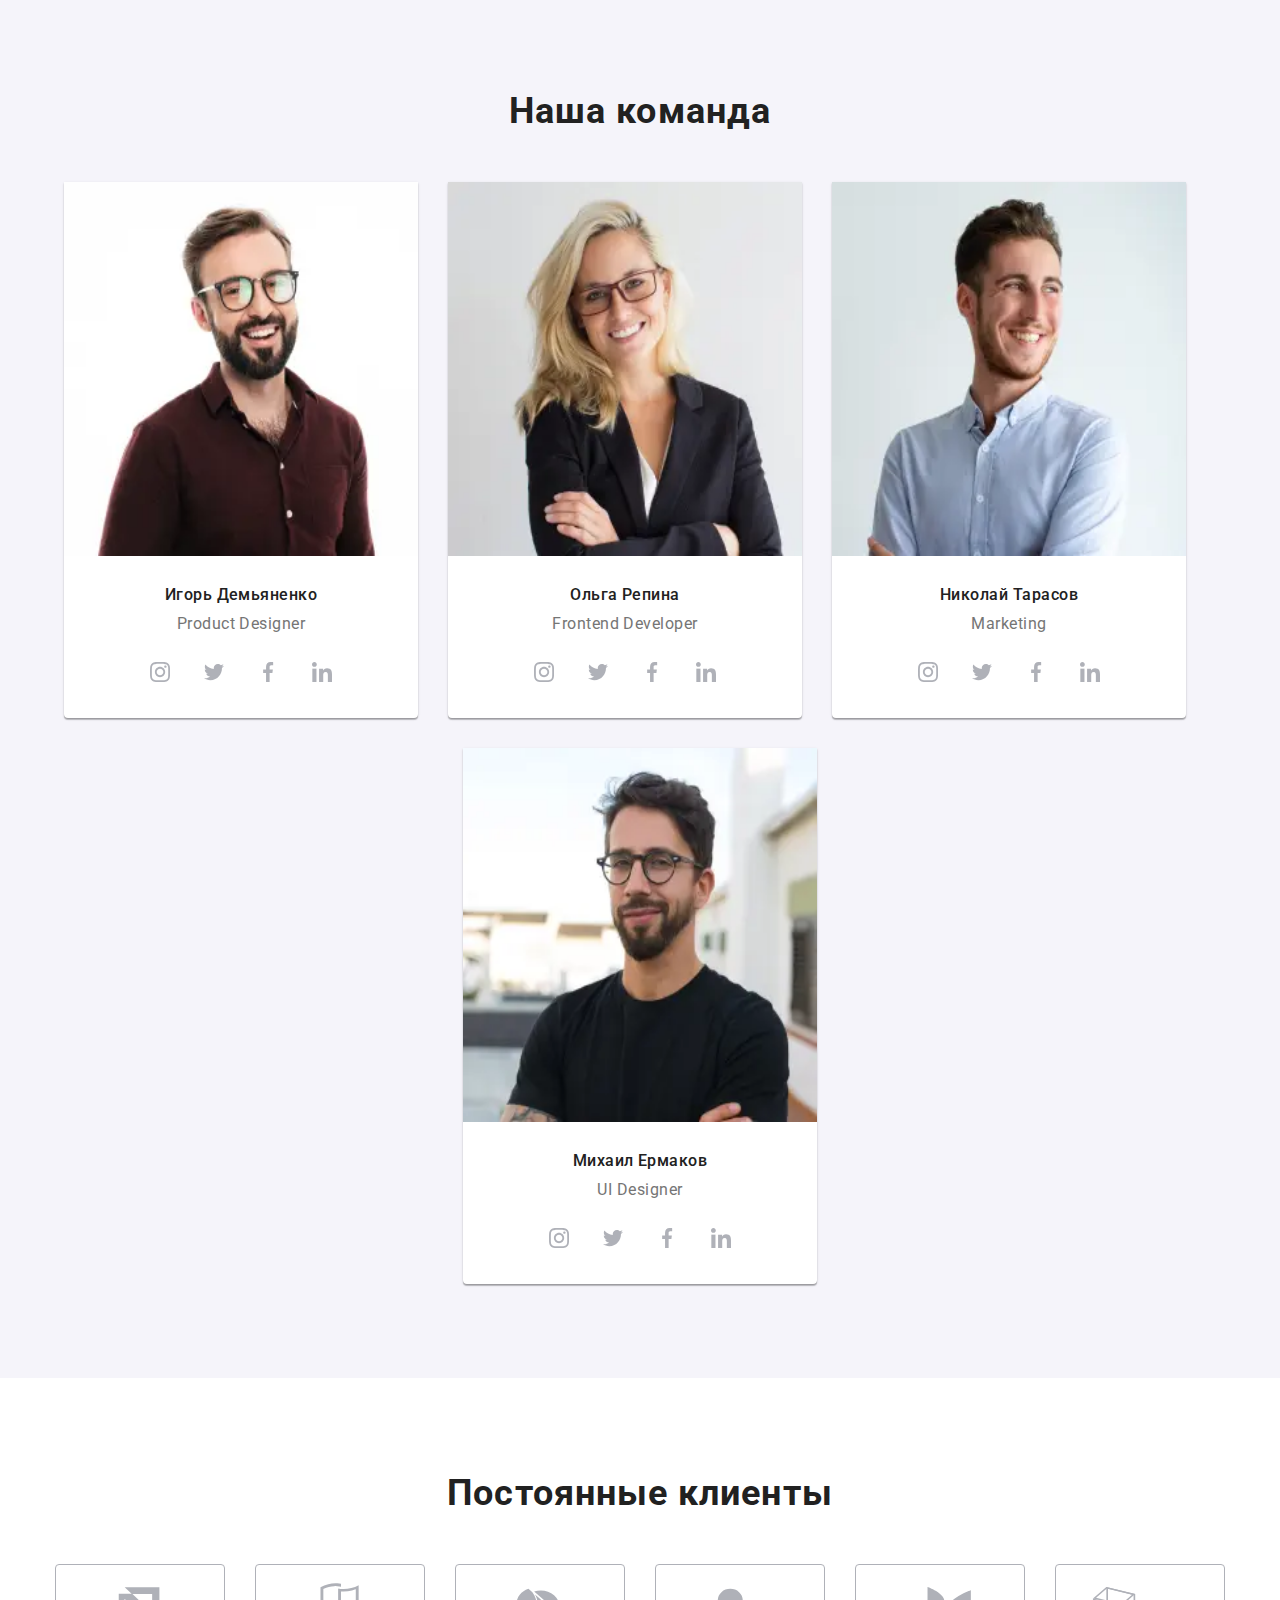
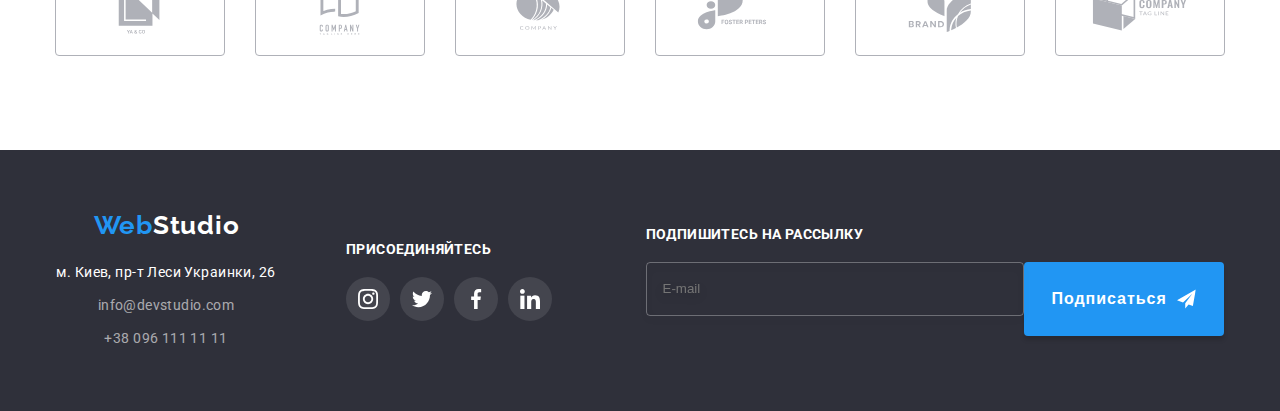
==== commit b22367e9: "работа с вкладкой портфолио" ====
--- a/index.html
+++ b/index.html
@@ -625,9 +625,9 @@
                 </li>
             </ul>
         </div>
+        <div class="subscribe-content">
+            <p class="subscribe-title">Подпишитесь на рассылку</p>
         <form action="" class="subscribe-block">
-            <p class="subscribe-title">Подпишитесь на рассылку</p>
-            <div class="subscribe-content">
                 <input class="subscribe-email" type="email" name="email" placeholder="E-mail">
                 <button class="subscribe-btn" type="submit">Подписаться
                     <svg class="subscribe-icon" width="24" height="24">
--- a/css/main.min.css
+++ b/css/main.min.css
@@ -1,2 +1,2 @@
-:root{--primary-text-color: #212121;--secondary-text-color: #757575;--black-second-color: #000000;--accent-color: #2196f3;--background-color-white: #ffffff;--links-footer-color: rgba(255, 255, 255, 0.6);--hero-background-grey: #2f303a;--botton-background-color: #f5f4fa;--team-background-color: #f5f4fa;--botton-hover-blue: #188ce8;--social-links-color: #afb1b8;--border-color: #eeeeee;--timing-function: cubic-bezier(0.4, 0, 0.2, 1);--primary-font-family: Roboto, sans-serif}.visually-hidden{position:absolute;width:1px;height:1px;margin:-1px;border:0;padding:0;white-space:nowrap;clip-path:inset(100%);clip:rect(0 0 0 0);overflow:hidden}body{font-family:'Roboto', sans-serif;font-family:'Roboto';margin:0;padding:0}h1,h2,h3,h4,h5,h6,p{margin-top:0;margin-bottom:0}ul,ol{margin-top:0;margin-bottom:0;padding-left:0}img{display:block;max-width:100%;height:auto}address{font-style:normal}.list{list-style:none}.link{text-decoration:none}@media screen and (min-width: 1200px){.section{padding-top:94px;padding-bottom:94px}}@media screen and (max-width: 1199px){.section{padding-top:60px;padding-bottom:60px}}.section.third-section{padding-top:0px}.section__titles{font-weight:700;font-size:36px;line-height:1.16;text-align:center;letter-spacing:0.03em;color:#212121;margin-bottom:50px}@media screen and (min-width: 1200px){.section__titles{font-size:36px;line-height:42px}}@media screen and (max-width: 1199px){.section__titles{font-size:28px;line-height:33px;margin-bottom:30px}}.container{max-width:1200px;padding-left:15px;padding-right:15px;margin-left:auto;margin-right:auto}.header__container{display:flex;align-items:center}.container{padding-left:15px;padding-right:15px;margin-left:auto;margin-right:auto}@media screen and (min-width: 480px){.container{width:480px}}@media screen and (min-width: 768px){.container{width:768px}}@media screen and (min-width: 1200px){.container{width:1200px}}.logo-header{font-family:"Raleway";font-style:normal;font-weight:bold;font-size:26px;line-height:1.19;margin-right:92px;letter-spacing:0.03em;color:var(--primary-text-color)}.logo-accent{font-family:"Raleway";font-style:normal;font-weight:bold;font-size:26px;line-height:1.19;letter-spacing:0.03em;color:var(--accent-color)}.logo-footer{width:145px;height:31px;font-family:"Raleway";font-style:normal;font-weight:bold;font-size:26px;line-height:1.19;letter-spacing:0.03em;color:var(--background-color-white)}.our-team{margin-bottom:50px;font-weight:bold;font-size:36px;line-height:1.16;text-align:center;letter-spacing:0.03em;color:var(--primary-text-color)}.backdrop{position:fixed;top:0;left:0;width:100vw;height:100vh;background-color:rgba(0,0,0,0.2);transition:opacity 500ms linear, visibility 500ms linear}.backdrop.is-hidden{opacity:0;visibility:hidden;pointer-events:none}.modal{position:absolute;top:50%;left:50%;transform:translate(-50%, -50%);width:528px;background-color:var(--background-color-white);padding:40px;box-shadow:0px 1px 3px rgba(0,0,0,0.12),0px 1px 1px rgba(0,0,0,0.14),0px 2px 1px rgba(0,0,0,0.2);border-radius:4px;transform:translate(-50%, -50%) scale(1);opacity:1;transition:transform 250ms cubic-bezier(0.4, 0, 0.2, 1),opacity 250ms cubic-bezier(0.4, 0, 0.2, 1)}@media screen and (max-width: 1199px){.modal{width:450px;height:609px}}.backdrop.is-hidden .modal{transform:translate(-50%, -50%) scale(0.4);opacity:0}.backdrop .modal{transform:translate(-50%, -50%) scale(1);opacity:1}.modal-close-btn{position:absolute;top:8px;right:8px;display:flex;justify-content:center;align-items:center;width:30px;height:30px;border-radius:50%;border:1px solid rgba(0,0,0,0.1);background-color:transparent;padding:0;cursor:pointer}.modal-close-btn:hover .modal-close-icon,.modal-close-btn:focus .modal-close-icon{fill:var(--accent-color)}.modal-close-icon:hover,.modal-close-icon:focus{fill:var(--accent-color);transition:fill 250ms var(--timing-function)}.contact-form-title{font-weight:700;font-size:20px;line-height:23px;text-align:center;letter-spacing:0.03em;color:var(--primary-text-color)}@media screen and (max-width: 1199px){.contact-form-title{width:370px;display:flex;text-align:center;font-size:20px;line-height:30px}}.contact-form{margin-bottom:12px}.contact-form-field{display:block;position:relative;margin-bottom:10px}.contact-form-data{font-family:'Roboto';font-style:normal;font-weight:400;font-size:12px;line-height:14px;letter-spacing:0.01em;color:var(--secondary-text-color)}.contact-form-input-wrapper{position:relative;display:block;margin-top:4px}.contact-form-input{width:100%;height:40px;padding-left:42px;border:1px solid rgba(33,33,33,0.2);border-radius:4px;transition:250ms var(--timing-function)}.contact-form-input:focus{outline:none;border-color:var(--accent-color)}.contact-form-icon{position:absolute;top:50%;left:12px;transform:translateY(-50%);display:block;transition:250ms var(--timing-function)}.contact-form-input:focus+.contact-form-icon{fill:var(--accent-color)}.contact-form-message{width:100%;height:120px;margin-top:4px;padding:12px 16px;resize:none;border:1px solid rgba(33,33,33,0.2);border-radius:4px;transition:250ms var(--timing-function)}.contact-form-message:focus{outline:none;border-color:var(--accent-color)}.contact-form-message::placeholder{font-weight:400;font-size:12px;line-height:14px;letter-spacing:0.01em;color:rgba(117,117,117,0.5)}.contact-form-checkbox-wrapper{margin-bottom:30px}.contatc-form-checkbox-label{display:flex;align-items:center;justify-content:center;font-weight:400;font-size:14px;line-height:24px;letter-spacing:0.03em;color:var(--secondary-text-color)}.contatc-form-checkbox-label::before{display:inline-block;width:16px;height:15px;border:2px solid #555555;border-radius:2px;cursor:pointer;content:"";margin-right:10px}.contact-form-checkbox:focus+.contatc-form-checkbox-label::before{outline:1px solid var(--accent-color)}.contact-form-checkbox:checked+.contatc-form-checkbox-label::before{background-image:url("../images/icons/checkbox.svg");background-color:var(--accent-color);box-shadow:0 0 0 4px var(--background-color-white);background-size:cover;border-color:var(--accent-color)}@media screen and (max-width: 1199px){.contatc-form-checkbox-label{font-size:12px;line-height:14px}}.terms{color:var(--accent-color)}.contact-form-submit-btn{display:block;margin:0 auto;padding:10px 56px;border-radius:4px;background-color:var(--accent-color);box-shadow:0px 4px 4px rgba(0,0,0,0.15);font-family:"Roboto";font-style:normal;font-weight:700;font-size:16px;line-height:1.88;cursor:pointer;align-items:center;text-align:center;letter-spacing:0.06em;color:var(--background-color-white);border:none}.contact-form-submit-btn:hover{background-color:var(--botton-hover-blue)}.services-btn{min-width:200px;padding:10px 32px;border-radius:4px;margin:0 auto;background-color:var(--accent-color);box-shadow:0px 4px 4px rgba(0,0,0,0.15);font-family:"Roboto";font-style:normal;font-weight:700;font-size:16px;line-height:1.87;cursor:pointer;display:flex;align-items:center;text-align:center;letter-spacing:0.06em;color:var(--background-color-white);border:none}.services-btn:hover,.services-btn:focus{background-color:var(--botton-hover-blue)}.portfolio-btn-list{display:flex;margin-bottom:50px;justify-content:center}.portfolio-btn-list__item:not(:last-child){margin-right:8px}.portfolio-btn{padding:6px 22px;border:none;border-radius:4px;font-family:"Roboto";font-style:normal;font-weight:500;font-size:16px;line-height:1.62;text-align:center;letter-spacing:0.03em;color:var(--primary-text-color);cursor:pointer;border:none;transition:color 250ms var(--timing-function),background-color 250ms var(--timing-function)}.portfolio-btn:hover,.portfolio-btn:focus{background:var(--accent-color);box-shadow:0px 3px 1px rgba(0,0,0,0.1),0px 1px 2px rgba(0,0,0,0.08),0px 2px 2px rgba(0,0,0,0.12);color:var(--background-color-white)}.subscribe-btn{display:flex;align-items:center;text-align:center;padding:10px 28px;width:200px;font-weight:700;font-size:16px;line-height:1.88;letter-spacing:0.06em;color:var(--background-color-white);background-color:var(--accent-color);border-color:var(--accent-color);box-shadow:0pc 4px 4px rgba(0,0,0,0.15);border-radius:4px;transition:backgroudn-color 250ms var(--timing-function);cursor:pointer;border:none;margin-right:auto;margin-left:auto}.subscribe-btn:hover,.subscribe-btn:focus{background-color:var(--botton-hover-blue)}@media screen and (min-width: 768px){.footer-join{margin-bottom:102px}}@media screen and (min-width: 1200px){.footer-join{margin-bottom:0}}.join-list{display:flex;justify-content:center;align-items:center}@media screen and (max-width: 767px){.join-list{margin-bottom:60px}}.join-list__item:not(:last-child){margin-right:10px}.join-list__link{display:flex;align-items:center;justify-content:center;width:44px;height:44px;background:rgba(255,255,255,0.1);border-radius:50%;transition:background-color 250ms var(--timing-function)}.join-list__link:hover,.join-list__link:focus{background-color:var(--accent-color)}.join-name{font-family:'Roboto';font-style:normal;font-weight:700;font-size:14px;line-height:16px;letter-spacing:0.03em;text-transform:uppercase;padding-bottom:20px;color:#FFFFFF;position:relative;right:30px}@media screen and (max-width: 767px){.join-name{text-align:center;right:0;margin-top:60px}}@media screen and (max-width: 1199px){.join-name{text-align:center;right:0}}.join-list__link{background-color:rgba(255,255,255,0.1)}.join-icon{fill:var(--background-color-white)}.join-list{display:flex}.join-list__item:not(:last-child){margin-right:10px}.join-list__link{display:flex;align-items:center;justify-content:center;width:44px;height:44px;background:rgba(255,255,255,0.1);border-radius:50%;transition:background-color 250ms var(--timing-function)}.join-list__link:hover,.join-list__link:focus{background-color:var(--accent-color)}@media screen and (max-width: 767px){.subscribe-content{display:contents}}@media screen and (min-width: 1200px){.subscribe-content{display:flex;flex-direction:column;align-items:flex-start;margin-left:94px}}@media screen and (max-width: 767px){.subscribe-block{display:flex;flex-direction:column;align-content:center;flex-wrap:wrap;align-items:center}}@media screen and (max-width: 1199px){.subscribe-block{display:flex;flex-direction:column;align-content:center;flex-wrap:wrap;align-items:center}}@media screen and (min-width: 1200px){.subscribe-block{display:flex}}.subscribe-title{font-family:'Roboto';font-style:normal;font-weight:700;font-size:14px;line-height:16px;letter-spacing:0.03em;text-transform:uppercase;color:#FFFFFF;margin-bottom:20px}@media screen and (max-width: 767px){.subscribe-title{text-align:center}}.subscribe-icon{margin-left:10px;fill:var(--background-color-white)}.subscribe-email{position:static;border:1px solid rgba(255,255,255,0.3);filter:drop-shadow(0px 4px 4px rgba(0,0,0,0.15));border-radius:4px;background-color:transparent;color:#FFFFFF;width:358px;height:50px;padding-left:16px}@media screen and (max-width: 767px){.subscribe-email{width:100%;margin-bottom:20px;max-width:450px}}@media screen and (min-width: 768px){.subscribe-email{width:450px;margin-bottom:20px}}@media screen and (min-width: 1200px){.subscribe-email{width:358px}}.header{position:relative;padding-top:25px;padding-bottom:25px;border:1px solid var(--border-color)}.header__container{display:flex;justify-content:space-between;align-items:center}@media screen and (max-width: 767px){.header__container>.header-hidden{display:none}}.header-hidden{margin-left:auto}@media screen and (max-width: 1199px){.contact-email{display:flex;margin-bottom:10px}}@media screen and (max-width: 767px){.nav-list{display:none}.header-list{display:none}.mobile-menu-btn{background-color:transparent;border:none;padding:0;line-height:0}.mobile-menu-btn__icon{fill:#212121}.mobile-menu{position:fixed;top:0;left:0;width:100%;height:100%;z-index:999;padding:40px;transform:translateX(100%);transition:transform 250ms ease-in-out;display:flex;flex-direction:column;background-color:#fff}}@media screen and (max-width: 767px) and (min-width: 768px){.mobile-menu{opacity:0;visibility:hidden;pointer-events:none}}@media screen and (max-width: 767px){.mobile-menu.is-open{transform:translateX(0)}.mobile-menu__nav{display:block;margin-left:40px}.mobile-menu__item:not(:last-child){margin-bottom:32px}.mobile-menu__link{font-family:'Roboto';font-style:normal;font-weight:500;font-size:40px;line-height:47px;letter-spacing:0.02em;color:var(--primary-text-color);transition:color 250ms cubic-bezier(0.4, 0, 0.2, 1);padding-bottom:28px}.mobile-menu__link:hover,.mobile-menu__link:focus{color:var(--accent-color)}.mobile-menu__link.active{color:var(--accent-color)}.mobile_menu__contacts{margin-bottom:64px;margin-left:40px;margin-top:auto}.mobile-menu__contact-link-tel{font-family:'Roboto';font-style:normal;font-weight:500;font-size:34px;line-height:40px;letter-spacing:0.02em;color:var(--accent-color)}.mobile-menu__contact-link-email{font-family:'Roboto';font-style:normal;font-weight:500;font-size:24px;line-height:28px;letter-spacing:0.02em;color:var(--secondary-text-color)}.mobile-menu__socials{display:flex;align-items:center;margin-left:40px}.mobile-menu__socials-item:not(:last-child){padding-left:0;padding-right:10px;border-right:1px solid rgba(33,33,33,0.2)}.mobile-menu__socials-item:not(:first-child){padding-left:10px}.mobile-menu__socials-link{font-family:'Roboto';font-style:normal;font-weight:500;font-size:18px;line-height:22px;letter-spacing:0.02em;color:var(--accent-color)}.mobile-menu.is-open{opacity:1;visibility:visible;pointer-events:auto}.mobile-menu__close-btn{position:absolute;top:21px;right:15px;display:flex;justify-content:center;align-items:center;width:18px;height:18px;background-color:transparent;border-color:transparent;border:none;padding:0;line-height:0;cursor:pointer}.mobile-menu__close-btn:hover .mobile-menu__close-icon,.mobile-menu__close-btn:focus .mobile-menu__close-icon{fill:var(--accent-color)}.mobile-menu__close-icon:hover,.mobile-menu__close-icon:focus{fill:var(--accent-color);top:0;right:0;cursor:pointer;transition:fill 250ms var(--timing-function)}.mobile-menu__container{position:fixed;top:0;left:0;width:100%;height:100%;padding-top:48px;padding-bottom:48px;display:flex;flex-direction:column}}@media screen and (min-width: 768px){.header{padding-top:24px;padding-bottom:24px;border:1px solid var(--border-color)}.navigation{display:flex;align-items:center}.nav-list{display:flex;align-items:center}.header-list{align-items:center;margin-left:auto}.mobile-menu-btn{display:none}.mobile-menu{display:none}.logo-header{font-family:"Raleway";font-style:normal;font-weight:bold;font-size:24px;line-height:1.16;margin-right:88px;letter-spacing:0.03em;color:var(--primary-text-color)}.logo-accent{font-family:"Raleway";font-style:normal;font-weight:bold;font-size:24px;line-height:1,16;letter-spacing:0.03em;color:var(--accent-color)}.nav-list__item:not(:last-child){margin-right:50px}.nav-list__link{position:relative;font-weight:500;font-size:14px;line-height:1.14;letter-spacing:0.02em;color:var(--primary-text-color);transition:color 250ms cubic-bezier(0.4, 0, 0.2, 1);padding-bottom:28px}.nav-list__link:hover,.nav-list__link:focus{color:var(--accent-color)}.nav-list__link.active{color:var(--accent-color)}.navigation.nav-list__link{position:relative;display:block;padding-top:32px;padding-bottom:32px}.navigation .nav-list__link.active::after{position:absolute;bottom:0;left:0;content:"";display:block;width:100%;height:4px;border-radius:2px;background-color:#2196f3}.header-icon__email{width:14px;height:10px;margin-right:8px}.header-icon__tel{width:10px;height:14px;margin-right:8px}.contact-email{display:flex;align-items:center;font-family:'Roboto';font-weight:500;font-size:12px;line-height:1.16;letter-spacing:0.02em;margin-left:auto;color:var(--secondary-text-color);transition:color 250ms var(--timing-function)}.contact-email:hover,.contact-email:focus{color:var(--accent-color)}.contact-number{display:flex;align-items:center;font-family:'Roboto';font-weight:500;font-size:12px;line-height:1.16;letter-spacing:0.02em;color:var(--secondary-text-color);transition:color 250ms cubic-bezier(0.4, 0, 0.2, 1)}.contact-number:hover,.contact-number:focus{color:var(--accent-color)}}@media screen and (min-width: 1200px){.header{padding-top:24px;padding-bottom:24px;border:1px solid var(--border-color)}.container{max-width:1200px;padding-left:15px;padding-right:15px;margin-left:auto;margin-right:auto}.header__container{display:flex;align-items:center}.navigation{display:flex;align-items:center}.nav-list{display:flex;align-items:center}.logo-header{font-family:"Raleway";font-style:normal;font-weight:bold;font-size:26px;line-height:1.19;margin-right:92px;letter-spacing:0.03em;color:var(--primary-text-color)}.logo-accent{font-family:"Raleway";font-style:normal;font-weight:bold;font-size:26px;line-height:1, 19;letter-spacing:0.03em;color:var(--accent-color)}.nav-list__item:not(:last-child){margin-right:50px}.nav-list__link{position:relative;font-weight:500;font-size:14px;line-height:1.14;letter-spacing:0.02em;color:var(--primary-text-color);transition:color 250ms cubic-bezier(0.4, 0, 0.2, 1);padding-bottom:28px}.nav-list__link:hover,.nav-list__link:focus{color:var(--accent-color)}.nav-list__link.active{color:var(--accent-color)}.navigation.nav-list__link{position:relative;display:block;padding-top:32px;padding-bottom:32px}.navigation .nav-list__link.active::after{position:absolute;bottom:0;left:0;content:"";display:block;width:100%;height:4px;border-radius:2px;background-color:#2196f3}.header-icon__email{width:16px;height:12px;margin-right:10px}.header-icon__tel{width:10px;height:16px;margin-right:10px}.header-list{display:flex;align-items:center;margin-left:auto}.contact-email{display:flex;align-items:center;font-family:'Roboto';font-weight:500;font-size:14px;line-height:1.14;letter-spacing:0.02em;margin-left:auto;margin-right:30px;color:var(--secondary-text-color);transition:color 250ms var(--timing-function)}.contact-email:hover,.contact-email:focus{color:var(--accent-color)}.contact-number{display:flex;align-items:center;font-family:'Roboto';font-weight:500;font-size:14px;line-height:1.14;letter-spacing:0.02em;color:var(--secondary-text-color);transition:color 250ms cubic-bezier(0.4, 0, 0.2, 1)}.contact-number:hover,.contact-number:focus{color:var(--accent-color)}.header-icon{fill:currentColor;margin-right:10px}}.main-section{display:flex;align-items:center}@media screen and (min-width: 480px){.main-section{height:400px}}@media screen and (min-width: 768px){.main-section{height:400px}}@media screen and (min-width: 1200px){.main-section{height:600px}}.main-section__bg{background:linear-gradient(rgba(47,48,58,0.4), rgba(47,48,58,0.4)),url(/images/hero/bg-mobile.png);background-size:cover;background-repeat:no-repeat;background-position:center}@media (min-device-pixel-ratio: 2), (min-resolution: 192dpi), (min-resolution: 2dppx){.main-section__bg{background:linear-gradient(rgba(47,48,58,0.4), rgba(47,48,58,0.4)),url(/images/hero/bg-mobile@2x.png);background-size:cover;background-repeat:no-repeat;background-position:center}}@media screen and (min-width: 768px){.main-section__bg{background:linear-gradient(rgba(47,48,58,0.4), rgba(47,48,58,0.4)),url(/images/hero/bg-tablet.png);background-size:cover;background-repeat:no-repeat;background-position:center}}@media screen and (min-width: 768px) and (min-device-pixel-ratio: 2), screen and (min-width: 768px) and (min-resolution: 192dpi), screen and (min-width: 768px) and (min-resolution: 2dppx){.main-section__bg{background:linear-gradient(rgba(47,48,58,0.4), rgba(47,48,58,0.4)),url(/images/hero/bg-tablet@2x.png);background-size:cover;background-repeat:no-repeat;background-position:center}}@media screen and (min-width: 1200px){.main-section__bg{background:linear-gradient(rgba(47,48,58,0.4), rgba(47,48,58,0.4)),url(/images/hero/bg.png);background-size:cover;background-repeat:no-repeat;background-position:center}}@media screen and (min-width: 1200px) and (min-device-pixel-ratio: 2), screen and (min-width: 1200px) and (min-resolution: 192dpi), screen and (min-width: 1200px) and (min-resolution: 2dppx){.main-section__bg{background:linear-gradient(rgba(47,48,58,0.4), rgba(47,48,58,0.4)),url(/images/hero/bg@2x.png);background-size:cover;background-repeat:no-repeat;background-position:center}}.main-section__title{width:696px;font-family:'Roboto';font-style:normal;font-weight:900;font-size:44px;line-height:1.36;text-align:center;letter-spacing:0.06em;text-transform:uppercase;color:var(--background-color-white);display:flex;margin:0 auto;margin-bottom:30px}@media screen and (max-width: 1199px){.main-section__title{font-size:26px;line-height:42px;width:360px}}.second-section{padding-top:94px;padding-bottom:94px}@media screen and (max-width: 1199px){.second-section{padding-top:60px;padding-bottom:60px}}.peculiarities-flex{display:flex;flex-wrap:wrap}.peculiarities-list{justify-content:center;grid-gap:30px}@media screen and (min-width: 480px){.peculiarities-list__item{width:450px}}@media screen and (min-width: 768px){.peculiarities-list__item{width:354px}}@media screen and (min-width: 1200px){.peculiarities-list__item{width:270px}}.peculiarities-list__div{display:flex;height:120px;align-items:center;justify-content:center;flex-direction:column;margin-bottom:30px;background:#F5F4FA}@media screen and (min-width: 480px){.peculiarities-list__div{width:450px}}@media screen and (min-width: 768px){.peculiarities-list__div{width:354px}}@media screen and (min-width: 1200px){.peculiarities-list__div{width:270px}}.peculiarities-list__logo{align-items:center}.peculiarities{margin-bottom:10px;font-weight:700;font-size:14px;line-height:1.14;text-transform:uppercase;text-align:center}@media screen and (min-width: 768px){.peculiarities{text-align:left}}.features{font-size:14px;line-height:1.71;font-weight:400;letter-spacing:0.03em;color:var(--secondary-text-color)}.third-section{margin-left:auto;margin-right:auto}@media screen and (max-width: 1199px){.third-section{display:none}}.about-us{margin-bottom:50px;min-width:376px;height:42px;font-weight:bold;font-size:36px;line-height:1.16;text-align:center;letter-spacing:0.03em;color:var(--primary-text-color)}.about-us__list{display:flex;align-items:center;margin-left:-30px;margin-bottom:-30px}.about-us__list-item{position:relative;flex-basis:calc(100% - 90px)/3;margin-left:30px;margin-bottom:30px}.about-us__lable{position:absolute;bottom:0;left:0;width:100%;text-align:center;background:rgba(47,48,58,0.8)}.about-us__paragraph{display:inline-block;padding:27px 0;font-weight:700;font-size:14px;text-align:center;letter-spacing:0.03em;text-transform:uppercase;color:var(--background-color-white)}.fourth-section{background:var(--team-background-color)}.our-team__list{display:flex;justify-content:space-between;margin:0;padding:0;flex-wrap:wrap;justify-content:center}.our-team__list-item{background:#FFFFFF;box-shadow:0px 1px 3px rgba(0,0,0,0.12),0px 1px 1px rgba(0,0,0,0.14),0px 2px 1px rgba(0,0,0,0.2);border-radius:0px 0px 4px 4px}@media screen and (max-width: 767px){.our-team__list-item{width:450px;height:622px;margin-bottom:30px}}@media screen and (min-width: 768px){.our-team__list-item{width:354px;height:536px;margin-bottom:30px}}@media screen and (max-width: 767px){.our-team__list-item:nth-child(4){margin-bottom:0}}@media screen and (max-width: 768px){.our-team__list-item:nth-child(3){margin-bottom:30px}}@media screen and (min-width: 768px){.our-team__list-item:last-child,.our-team__list-item:nth-child(3){margin-bottom:0}}.our-team__list-item:not(:last-child){margin-right:30px}@media screen and (max-width: 767px){.our-team__list-item:not(:last-child){margin-right:0}}@media screen and (max-width: 1199px){.our-team__list-item:nth-child(2){margin-right:0}}@media screen and (max-width: 767px){.our-team__list-img{width:450px;height:460px}}@media screen and (min-width: 767px){.our-team__list-img{width:354px;height:374px}}.our-team__wrapper{padding-top:30px;padding-bottom:30px}.team-members{font-weight:500;font-size:16px;line-height:1.18;text-align:center;letter-spacing:0.03em;color:var(--primary-text-color);margin-bottom:10px}.members-positions{font-weight:400;font-size:16px;line-height:1.18;text-align:center;letter-spacing:0.03em;color:var(--secondary-text-color);margin-bottom:16px}.social-list{display:flex;justify-content:center;align-items:center}.social-list__item:not(:last-child){margin-right:10px}.social-list__link{display:flex;align-items:center;justify-content:center;width:44px;height:44px;background-color:var(--background-color-white);border-radius:50%;transition:250ms ease}.social-list__link:hover,.social-list__link:focus{background-color:var(--accent-color);transition:250ms var(--timing-function)}.social-list__icon{fill:var(--social-links-color);transition:fill 250ms var(--timing-function)}.social-list__link:hover .social-list__icon,.social-list__link:focus .social-list__icon{fill:var(--background-color-white)}@media screen and (max-width: 1199px){.fift-section{padding-top:60px;padding-bottom:60px}}.clients-list{display:flex;flex-wrap:wrap;justify-content:center;cursor:pointer;gap:30px}@media screen and (max-width: 767.98px){.clients-list{display:grid;grid-template-columns:1fr 1fr;grid-gap:30px;justify-content:center}}@media screen and (min-width: 1200px){.clients-list{display:flex;flex-wrap:nowrap;justify-content:center}}@media screen and (min-width: 768px){.clients-list{display:flex}}.clients-list__item{padding:0}.clients-list__link{box-sizing:border-box;border:1px solid var(--social-links-color);border-radius:4px;height:92px;fill:var(--social-links-color);display:flex;align-items:center;justify-content:center;transition:250ms ease}@media screen and (max-width: 767px){.clients-list__link{max-width:210px}}@media screen and (min-width: 768px){.clients-list__link{width:226px}}@media screen and (min-width: 1200px){.clients-list__link{width:170px}}.clients-list__link:hover{border-color:var(--accent-color);transition:transform 250ms cubic-bezier(0.4, 0, 0.2, 1)}.clients-list__link:focus{border-color:var(--accent-color);transition:transform 250ms cubic-bezier(0.4, 0, 0.2, 1)}.clients-list__link:hover{fill:var(--accent-color)}.clients-list__link:focus{fill:var(--accent-color)}.footer{background:var(--hero-background-grey);align-items:center;display:flex;justify-content:center;padding-top:60px;padding-bottom:60px}@media screen and (min-width: 768px){.footer{text-align:center}}@media screen and (max-width: 767px){.footer>.footer-container{display:flex;flex-direction:column}}@media screen and (min-width: 1200px){.footer>.footer-container{display:flex;align-items:center}}@media screen and (min-width: 768px){.footer>.footer-container{display:flex;flex-wrap:wrap;justify-content:center}}.footer-list{display:flex;flex-direction:column;align-items:center;text-align:center}.footer-info{display:flex;flex-direction:column;margin-right:165px;margin-bottom:60px}@media screen and (min-width: 1200px){.footer-info{margin-right:70px;margin-bottom:0;display:flex}}@media screen and (max-width: 767px){.footer-info{display:flex;align-items:center;text-align:center;margin-right:0;margin-bottom:0}}@media screen and (min-width: 768px){.footer-info{display:flex;text-align:center;align-items:center}}@media screen and (min-width: 1200px){.logo-footer{text-align:left}}.address{font-style:normal;font-weight:400;font-size:14px;line-height:1.71;letter-spacing:0.03em;color:var(--background-color-white);margin-top:20px;margin-bottom:9px}.contact-email-footer,.contact-number-footer{font-weight:400;font-size:14px;line-height:1.71;letter-spacing:0.03em;color:rgba(255,255,255,0.6);display:flex;margin-bottom:9px;transition:250ms ease}.contact-number-footer{margin:0}.contact-number-footer:hover,.contact-email-footer:hover{color:var(--accent-color);transition:transform 250ms var(--timing-function)}
+:root{--primary-text-color: #212121;--secondary-text-color: #757575;--black-second-color: #000000;--accent-color: #2196f3;--background-color-white: #ffffff;--links-footer-color: rgba(255, 255, 255, 0.6);--hero-background-grey: #2f303a;--botton-background-color: #f5f4fa;--team-background-color: #f5f4fa;--botton-hover-blue: #188ce8;--social-links-color: #afb1b8;--border-color: #eeeeee;--timing-function: cubic-bezier(0.4, 0, 0.2, 1);--primary-font-family: Roboto, sans-serif}.visually-hidden{position:absolute;width:1px;height:1px;margin:-1px;border:0;padding:0;white-space:nowrap;clip-path:inset(100%);clip:rect(0 0 0 0);overflow:hidden}body{font-family:'Roboto', sans-serif;font-family:'Roboto';margin:0;padding:0}h1,h2,h3,h4,h5,h6,p{margin-top:0;margin-bottom:0}ul,ol{margin-top:0;margin-bottom:0;padding-left:0}img{display:block;max-width:100%;height:auto}address{font-style:normal}.list{list-style:none}.link{text-decoration:none}@media screen and (min-width: 1200px){.section{padding-top:94px;padding-bottom:94px}}@media screen and (max-width: 1199px){.section{padding-top:60px;padding-bottom:60px}}.section.third-section{padding-top:0px}.section__titles{font-weight:700;font-size:36px;line-height:1.16;text-align:center;letter-spacing:0.03em;color:#212121;margin-bottom:50px}@media screen and (min-width: 1200px){.section__titles{font-size:36px;line-height:42px}}@media screen and (max-width: 1199px){.section__titles{font-size:28px;line-height:33px;margin-bottom:30px}}.container{max-width:1200px;padding-left:15px;padding-right:15px;margin-left:auto;margin-right:auto}.header__container{display:flex;align-items:center}.container{padding-left:15px;padding-right:15px;margin-left:auto;margin-right:auto}@media screen and (min-width: 480px){.container{width:480px}}@media screen and (min-width: 768px){.container{width:768px}}@media screen and (min-width: 1200px){.container{width:1200px}}.logo-header{font-family:"Raleway";font-style:normal;font-weight:bold;font-size:26px;line-height:1.19;margin-right:92px;letter-spacing:0.03em;color:var(--primary-text-color)}.logo-accent{font-family:"Raleway";font-style:normal;font-weight:bold;font-size:26px;line-height:1.19;letter-spacing:0.03em;color:var(--accent-color)}.logo-footer{width:145px;height:31px;font-family:"Raleway";font-style:normal;font-weight:bold;font-size:26px;line-height:1.19;letter-spacing:0.03em;color:var(--background-color-white)}.our-team{margin-bottom:50px;font-weight:bold;font-size:36px;line-height:1.16;text-align:center;letter-spacing:0.03em;color:var(--primary-text-color)}.backdrop{position:fixed;top:0;left:0;width:100vw;height:100vh;background-color:rgba(0,0,0,0.2);transition:opacity 500ms linear, visibility 500ms linear}.backdrop.is-hidden{opacity:0;visibility:hidden;pointer-events:none}.modal{position:absolute;top:50%;left:50%;transform:translate(-50%, -50%);width:528px;background-color:var(--background-color-white);padding:40px;box-shadow:0px 1px 3px rgba(0,0,0,0.12),0px 1px 1px rgba(0,0,0,0.14),0px 2px 1px rgba(0,0,0,0.2);border-radius:4px;transform:translate(-50%, -50%) scale(1);opacity:1;transition:transform 250ms cubic-bezier(0.4, 0, 0.2, 1),opacity 250ms cubic-bezier(0.4, 0, 0.2, 1)}@media screen and (max-width: 1199px){.modal{width:450px;height:609px}}.backdrop.is-hidden .modal{transform:translate(-50%, -50%) scale(0.4);opacity:0}.backdrop .modal{transform:translate(-50%, -50%) scale(1);opacity:1}.modal-close-btn{position:absolute;top:8px;right:8px;display:flex;justify-content:center;align-items:center;width:30px;height:30px;border-radius:50%;border:1px solid rgba(0,0,0,0.1);background-color:transparent;padding:0;cursor:pointer}.modal-close-btn:hover .modal-close-icon,.modal-close-btn:focus .modal-close-icon{fill:var(--accent-color)}.modal-close-icon:hover,.modal-close-icon:focus{fill:var(--accent-color);transition:fill 250ms var(--timing-function)}.contact-form-title{font-weight:700;font-size:20px;line-height:23px;text-align:center;letter-spacing:0.03em;color:var(--primary-text-color)}@media screen and (max-width: 1199px){.contact-form-title{width:370px;display:flex;text-align:center;font-size:20px;line-height:30px}}.contact-form{margin-bottom:12px}.contact-form-field{display:block;position:relative;margin-bottom:10px}.contact-form-data{font-family:'Roboto';font-style:normal;font-weight:400;font-size:12px;line-height:14px;letter-spacing:0.01em;color:var(--secondary-text-color)}.contact-form-input-wrapper{position:relative;display:block;margin-top:4px}.contact-form-input{width:100%;height:40px;padding-left:42px;border:1px solid rgba(33,33,33,0.2);border-radius:4px;transition:250ms var(--timing-function)}.contact-form-input:focus{outline:none;border-color:var(--accent-color)}.contact-form-icon{position:absolute;top:50%;left:12px;transform:translateY(-50%);display:block;transition:250ms var(--timing-function)}.contact-form-input:focus+.contact-form-icon{fill:var(--accent-color)}.contact-form-message{width:100%;height:120px;margin-top:4px;padding:12px 16px;resize:none;border:1px solid rgba(33,33,33,0.2);border-radius:4px;transition:250ms var(--timing-function)}.contact-form-message:focus{outline:none;border-color:var(--accent-color)}.contact-form-message::placeholder{font-weight:400;font-size:12px;line-height:14px;letter-spacing:0.01em;color:rgba(117,117,117,0.5)}.contact-form-checkbox-wrapper{margin-bottom:30px}.contatc-form-checkbox-label{display:flex;align-items:center;justify-content:center;font-weight:400;font-size:14px;line-height:24px;letter-spacing:0.03em;color:var(--secondary-text-color)}.contatc-form-checkbox-label::before{display:inline-block;width:16px;height:15px;border:2px solid #555555;border-radius:2px;cursor:pointer;content:"";margin-right:10px}.contact-form-checkbox:focus+.contatc-form-checkbox-label::before{outline:1px solid var(--accent-color)}.contact-form-checkbox:checked+.contatc-form-checkbox-label::before{background-image:url("../images/icons/checkbox.svg");background-color:var(--accent-color);box-shadow:0 0 0 4px var(--background-color-white);background-size:cover;border-color:var(--accent-color)}@media screen and (max-width: 1199px){.contatc-form-checkbox-label{font-size:12px;line-height:14px}}.terms{color:var(--accent-color)}.contact-form-submit-btn{display:block;margin:0 auto;padding:10px 56px;border-radius:4px;background-color:var(--accent-color);box-shadow:0px 4px 4px rgba(0,0,0,0.15);font-family:"Roboto";font-style:normal;font-weight:700;font-size:16px;line-height:1.88;cursor:pointer;align-items:center;text-align:center;letter-spacing:0.06em;color:var(--background-color-white);border:none}.contact-form-submit-btn:hover{background-color:var(--botton-hover-blue)}.services-btn{min-width:200px;padding:10px 32px;border-radius:4px;margin:0 auto;background-color:var(--accent-color);box-shadow:0px 4px 4px rgba(0,0,0,0.15);font-family:"Roboto";font-style:normal;font-weight:700;font-size:16px;line-height:1.87;cursor:pointer;display:flex;align-items:center;text-align:center;letter-spacing:0.06em;color:var(--background-color-white);border:none}.services-btn:hover,.services-btn:focus{background-color:var(--botton-hover-blue)}.portfolio-btn-list{display:flex;margin-bottom:50px;justify-content:center}@media screen and (max-width: 767px){.portfolio-btn-list_item{margin-bottom:15px}}.portfolio-btn-list__item:not(:last-child){margin-right:8px}.portfolio-btn{padding:6px 22px;border:none;border-radius:4px;font-family:"Roboto";font-style:normal;font-weight:500;font-size:16px;line-height:1.62;text-align:center;letter-spacing:0.03em;color:var(--primary-text-color);cursor:pointer;border:none;transition:color 250ms var(--timing-function),background-color 250ms var(--timing-function)}.portfolio-btn:hover,.portfolio-btn:focus{background:var(--accent-color);box-shadow:0px 3px 1px rgba(0,0,0,0.1),0px 1px 2px rgba(0,0,0,0.08),0px 2px 2px rgba(0,0,0,0.12);color:var(--background-color-white)}.subscribe-btn{display:flex;align-items:center;text-align:center;padding:10px 28px;width:200px;font-weight:700;font-size:16px;line-height:1.88;letter-spacing:0.06em;color:var(--background-color-white);background-color:var(--accent-color);border-color:var(--accent-color);box-shadow:0pc 4px 4px rgba(0,0,0,0.15);border-radius:4px;transition:backgroudn-color 250ms var(--timing-function);cursor:pointer;border:none;margin-right:auto;margin-left:auto}.subscribe-btn:hover,.subscribe-btn:focus{background-color:var(--botton-hover-blue)}@media screen and (min-width: 768px){.footer-join{margin-bottom:102px}}@media screen and (min-width: 1200px){.footer-join{margin-bottom:0}}.join-list{display:flex;justify-content:center;align-items:center}@media screen and (max-width: 767px){.join-list{margin-bottom:60px}}.join-list__item:not(:last-child){margin-right:10px}.join-list__link{display:flex;align-items:center;justify-content:center;width:44px;height:44px;background:rgba(255,255,255,0.1);border-radius:50%;transition:background-color 250ms var(--timing-function)}.join-list__link:hover,.join-list__link:focus{background-color:var(--accent-color)}.join-name{font-family:'Roboto';font-style:normal;font-weight:700;font-size:14px;line-height:16px;letter-spacing:0.03em;text-transform:uppercase;padding-bottom:20px;color:#FFFFFF;position:relative;right:30px}@media screen and (max-width: 767px){.join-name{text-align:center;right:0;margin-top:60px}}@media screen and (max-width: 1199px){.join-name{text-align:center;right:0}}.join-list__link{background-color:rgba(255,255,255,0.1)}.join-icon{fill:var(--background-color-white)}.join-list{display:flex}.join-list__item:not(:last-child){margin-right:10px}.join-list__link{display:flex;align-items:center;justify-content:center;width:44px;height:44px;background:rgba(255,255,255,0.1);border-radius:50%;transition:background-color 250ms var(--timing-function)}.join-list__link:hover,.join-list__link:focus{background-color:var(--accent-color)}@media screen and (max-width: 767px){.subscribe-content{display:contents}}@media screen and (min-width: 1200px){.subscribe-content{display:flex;flex-direction:column;align-items:flex-start;margin-left:94px}}@media screen and (max-width: 767px){.subscribe-block{display:flex;flex-direction:column;align-content:center;flex-wrap:wrap;align-items:center}}@media screen and (max-width: 1199px){.subscribe-block{display:flex;flex-direction:column;align-content:center;flex-wrap:wrap;align-items:center}}@media screen and (min-width: 1200px){.subscribe-block{display:flex}}.subscribe-title{font-family:'Roboto';font-style:normal;font-weight:700;font-size:14px;line-height:16px;letter-spacing:0.03em;text-transform:uppercase;color:#FFFFFF;margin-bottom:20px}@media screen and (max-width: 767px){.subscribe-title{text-align:center}}.subscribe-icon{margin-left:10px;fill:var(--background-color-white)}.subscribe-email{position:static;border:1px solid rgba(255,255,255,0.3);filter:drop-shadow(0px 4px 4px rgba(0,0,0,0.15));border-radius:4px;background-color:transparent;color:#FFFFFF;width:358px;height:50px;padding-left:16px}@media screen and (max-width: 767px){.subscribe-email{width:100%;margin-bottom:20px;max-width:450px}}@media screen and (min-width: 768px){.subscribe-email{width:450px;margin-bottom:20px}}@media screen and (min-width: 1200px){.subscribe-email{width:358px}}.header{position:relative;padding-top:25px;padding-bottom:25px;border:1px solid var(--border-color)}.header__container{display:flex;justify-content:space-between;align-items:center}@media screen and (max-width: 767px){.header__container>.header-hidden{display:none}}.header-hidden{margin-left:auto}@media screen and (max-width: 1199px){.contact-email{display:flex;margin-bottom:10px}}@media screen and (max-width: 767px){.nav-list{display:none}.header-list{display:none}.mobile-menu-btn{background-color:transparent;border:none;padding:0;line-height:0}.mobile-menu-btn__icon{fill:#212121}.mobile-menu{position:fixed;top:0;left:0;width:100%;height:100%;z-index:999;padding:40px;transform:translateX(100%);transition:transform 250ms ease-in-out;display:flex;flex-direction:column;background-color:#fff}}@media screen and (max-width: 767px) and (min-width: 768px){.mobile-menu{opacity:0;visibility:hidden;pointer-events:none}}@media screen and (max-width: 767px){.mobile-menu.is-open{transform:translateX(0)}.mobile-menu__nav{display:block;margin-left:40px}.mobile-menu__item:not(:last-child){margin-bottom:32px}.mobile-menu__link{font-family:'Roboto';font-style:normal;font-weight:500;font-size:40px;line-height:47px;letter-spacing:0.02em;color:var(--primary-text-color);transition:color 250ms cubic-bezier(0.4, 0, 0.2, 1);padding-bottom:28px}.mobile-menu__link:hover,.mobile-menu__link:focus{color:var(--accent-color)}.mobile-menu__link.active{color:var(--accent-color)}.mobile_menu__contacts{margin-bottom:64px;margin-left:40px;margin-top:auto}.mobile-menu__contact-link-tel{font-family:'Roboto';font-style:normal;font-weight:500;font-size:34px;line-height:40px;letter-spacing:0.02em;color:var(--accent-color)}.mobile-menu__contact-link-email{font-family:'Roboto';font-style:normal;font-weight:500;font-size:24px;line-height:28px;letter-spacing:0.02em;color:var(--secondary-text-color)}.mobile-menu__socials{display:flex;align-items:center;margin-left:40px}.mobile-menu__socials-item:not(:last-child){padding-left:0;padding-right:10px;border-right:1px solid rgba(33,33,33,0.2)}.mobile-menu__socials-item:not(:first-child){padding-left:10px}.mobile-menu__socials-link{font-family:'Roboto';font-style:normal;font-weight:500;font-size:18px;line-height:22px;letter-spacing:0.02em;color:var(--accent-color)}.mobile-menu.is-open{opacity:1;visibility:visible;pointer-events:auto}.mobile-menu__close-btn{position:absolute;top:21px;right:15px;display:flex;justify-content:center;align-items:center;width:18px;height:18px;background-color:transparent;border-color:transparent;border:none;padding:0;line-height:0;cursor:pointer}.mobile-menu__close-btn:hover .mobile-menu__close-icon,.mobile-menu__close-btn:focus .mobile-menu__close-icon{fill:var(--accent-color)}.mobile-menu__close-icon:hover,.mobile-menu__close-icon:focus{fill:var(--accent-color);top:0;right:0;cursor:pointer;transition:fill 250ms var(--timing-function)}.mobile-menu__container{position:fixed;top:0;left:0;width:100%;height:100%;padding-top:48px;padding-bottom:48px;display:flex;flex-direction:column}}@media screen and (min-width: 768px){.header{padding-top:24px;padding-bottom:24px;border:1px solid var(--border-color)}.navigation{display:flex;align-items:center}.nav-list{display:flex;align-items:center}.header-list{align-items:center;margin-left:auto}.mobile-menu-btn{display:none}.mobile-menu{display:none}.logo-header{font-family:"Raleway";font-style:normal;font-weight:bold;font-size:24px;line-height:1.16;margin-right:88px;letter-spacing:0.03em;color:var(--primary-text-color)}.logo-accent{font-family:"Raleway";font-style:normal;font-weight:bold;font-size:24px;line-height:1,16;letter-spacing:0.03em;color:var(--accent-color)}.nav-list__item:not(:last-child){margin-right:50px}.nav-list__link{position:relative;font-weight:500;font-size:14px;line-height:1.14;letter-spacing:0.02em;color:var(--primary-text-color);transition:color 250ms cubic-bezier(0.4, 0, 0.2, 1);padding-bottom:28px}.nav-list__link:hover,.nav-list__link:focus{color:var(--accent-color)}.nav-list__link.active{color:var(--accent-color)}.navigation.nav-list__link{position:relative;display:block;padding-top:32px;padding-bottom:32px}.navigation .nav-list__link.active::after{position:absolute;bottom:0;left:0;content:"";display:block;width:100%;height:4px;border-radius:2px;background-color:#2196f3}.header-icon__email{width:14px;height:10px;margin-right:8px}.header-icon__tel{width:10px;height:14px;margin-right:8px}.contact-email{display:flex;align-items:center;font-family:'Roboto';font-weight:500;font-size:12px;line-height:1.16;letter-spacing:0.02em;margin-left:auto;color:var(--secondary-text-color);transition:color 250ms var(--timing-function)}.contact-email:hover,.contact-email:focus{color:var(--accent-color)}.contact-number{display:flex;align-items:center;font-family:'Roboto';font-weight:500;font-size:12px;line-height:1.16;letter-spacing:0.02em;color:var(--secondary-text-color);transition:color 250ms cubic-bezier(0.4, 0, 0.2, 1)}.contact-number:hover,.contact-number:focus{color:var(--accent-color)}}@media screen and (min-width: 1200px){.header{padding-top:24px;padding-bottom:24px;border:1px solid var(--border-color)}.container{max-width:1200px;padding-left:15px;padding-right:15px;margin-left:auto;margin-right:auto}.header__container{display:flex;align-items:center}.navigation{display:flex;align-items:center}.nav-list{display:flex;align-items:center}.logo-header{font-family:"Raleway";font-style:normal;font-weight:bold;font-size:26px;line-height:1.19;margin-right:92px;letter-spacing:0.03em;color:var(--primary-text-color)}.logo-accent{font-family:"Raleway";font-style:normal;font-weight:bold;font-size:26px;line-height:1, 19;letter-spacing:0.03em;color:var(--accent-color)}.nav-list__item:not(:last-child){margin-right:50px}.nav-list__link{position:relative;font-weight:500;font-size:14px;line-height:1.14;letter-spacing:0.02em;color:var(--primary-text-color);transition:color 250ms cubic-bezier(0.4, 0, 0.2, 1);padding-bottom:28px}.nav-list__link:hover,.nav-list__link:focus{color:var(--accent-color)}.nav-list__link.active{color:var(--accent-color)}.navigation.nav-list__link{position:relative;display:block;padding-top:32px;padding-bottom:32px}.navigation .nav-list__link.active::after{position:absolute;bottom:0;left:0;content:"";display:block;width:100%;height:4px;border-radius:2px;background-color:#2196f3}.header-icon__email{width:16px;height:12px;margin-right:10px}.header-icon__tel{width:10px;height:16px;margin-right:10px}.header-list{display:flex;align-items:center;margin-left:auto}.contact-email{display:flex;align-items:center;font-family:'Roboto';font-weight:500;font-size:14px;line-height:1.14;letter-spacing:0.02em;margin-left:auto;margin-right:30px;color:var(--secondary-text-color);transition:color 250ms var(--timing-function)}.contact-email:hover,.contact-email:focus{color:var(--accent-color)}.contact-number{display:flex;align-items:center;font-family:'Roboto';font-weight:500;font-size:14px;line-height:1.14;letter-spacing:0.02em;color:var(--secondary-text-color);transition:color 250ms cubic-bezier(0.4, 0, 0.2, 1)}.contact-number:hover,.contact-number:focus{color:var(--accent-color)}.header-icon{fill:currentColor;margin-right:10px}}.main-section{display:flex;align-items:center}@media screen and (min-width: 480px){.main-section{height:400px}}@media screen and (min-width: 768px){.main-section{height:400px}}@media screen and (min-width: 1200px){.main-section{height:600px}}.main-section__bg{background:linear-gradient(rgba(47,48,58,0.4), rgba(47,48,58,0.4)),url(/images/hero/bg-mobile.png);background-size:cover;background-repeat:no-repeat;background-position:center}@media (min-device-pixel-ratio: 2), (min-resolution: 192dpi), (min-resolution: 2dppx){.main-section__bg{background:linear-gradient(rgba(47,48,58,0.4), rgba(47,48,58,0.4)),url(/images/hero/bg-mobile@2x.png);background-size:cover;background-repeat:no-repeat;background-position:center}}@media screen and (min-width: 768px){.main-section__bg{background:linear-gradient(rgba(47,48,58,0.4), rgba(47,48,58,0.4)),url(/images/hero/bg-tablet.png);background-size:cover;background-repeat:no-repeat;background-position:center}}@media screen and (min-width: 768px) and (min-device-pixel-ratio: 2), screen and (min-width: 768px) and (min-resolution: 192dpi), screen and (min-width: 768px) and (min-resolution: 2dppx){.main-section__bg{background:linear-gradient(rgba(47,48,58,0.4), rgba(47,48,58,0.4)),url(/images/hero/bg-tablet@2x.png);background-size:cover;background-repeat:no-repeat;background-position:center}}@media screen and (min-width: 1200px){.main-section__bg{background:linear-gradient(rgba(47,48,58,0.4), rgba(47,48,58,0.4)),url(/images/hero/bg.png);background-size:cover;background-repeat:no-repeat;background-position:center}}@media screen and (min-width: 1200px) and (min-device-pixel-ratio: 2), screen and (min-width: 1200px) and (min-resolution: 192dpi), screen and (min-width: 1200px) and (min-resolution: 2dppx){.main-section__bg{background:linear-gradient(rgba(47,48,58,0.4), rgba(47,48,58,0.4)),url(/images/hero/bg@2x.png);background-size:cover;background-repeat:no-repeat;background-position:center}}.main-section__title{width:696px;font-family:'Roboto';font-style:normal;font-weight:900;font-size:44px;line-height:1.36;text-align:center;letter-spacing:0.06em;text-transform:uppercase;color:var(--background-color-white);display:flex;margin:0 auto;margin-bottom:30px}@media screen and (max-width: 1199px){.main-section__title{font-size:26px;line-height:42px;width:360px}}.second-section{padding-top:94px;padding-bottom:94px}@media screen and (max-width: 1199px){.second-section{padding-top:60px;padding-bottom:60px}}.peculiarities-flex{display:flex;flex-wrap:wrap}.peculiarities-list{justify-content:center;grid-gap:30px}@media screen and (min-width: 480px){.peculiarities-list__item{width:450px}}@media screen and (min-width: 768px){.peculiarities-list__item{width:354px}}@media screen and (min-width: 1200px){.peculiarities-list__item{width:270px}}.peculiarities-list__div{display:flex;height:120px;align-items:center;justify-content:center;flex-direction:column;margin-bottom:30px;background:#F5F4FA}@media screen and (min-width: 480px){.peculiarities-list__div{width:450px}}@media screen and (min-width: 768px){.peculiarities-list__div{width:354px}}@media screen and (min-width: 1200px){.peculiarities-list__div{width:270px}}.peculiarities-list__logo{align-items:center}.peculiarities{margin-bottom:10px;font-weight:700;font-size:14px;line-height:1.14;text-transform:uppercase;text-align:center}@media screen and (min-width: 768px){.peculiarities{text-align:left}}.features{font-size:14px;line-height:1.71;font-weight:400;letter-spacing:0.03em;color:var(--secondary-text-color)}.third-section{margin-left:auto;margin-right:auto}@media screen and (max-width: 1199px){.third-section{display:none}}.about-us{margin-bottom:50px;min-width:376px;height:42px;font-weight:bold;font-size:36px;line-height:1.16;text-align:center;letter-spacing:0.03em;color:var(--primary-text-color)}.about-us__list{display:flex;align-items:center;margin-left:-30px;margin-bottom:-30px}.about-us__list-item{position:relative;flex-basis:calc(100% - 90px)/3;margin-left:30px;margin-bottom:30px}.about-us__lable{position:absolute;bottom:0;left:0;width:100%;text-align:center;background:rgba(47,48,58,0.8)}.about-us__paragraph{display:inline-block;padding:27px 0;font-weight:700;font-size:14px;text-align:center;letter-spacing:0.03em;text-transform:uppercase;color:var(--background-color-white)}.fourth-section{background:var(--team-background-color)}.our-team__list{display:flex;justify-content:space-between;margin:0;padding:0;flex-wrap:wrap;justify-content:center}.our-team__list-item{background:#FFFFFF;box-shadow:0px 1px 3px rgba(0,0,0,0.12),0px 1px 1px rgba(0,0,0,0.14),0px 2px 1px rgba(0,0,0,0.2);border-radius:0px 0px 4px 4px}@media screen and (max-width: 767px){.our-team__list-item{width:450px;height:622px;margin-bottom:30px}}@media screen and (min-width: 768px){.our-team__list-item{width:354px;height:536px;margin-bottom:30px}}@media screen and (max-width: 767px){.our-team__list-item:nth-child(4){margin-bottom:0}}@media screen and (max-width: 768px){.our-team__list-item:nth-child(3){margin-bottom:30px}}@media screen and (min-width: 768px){.our-team__list-item:last-child,.our-team__list-item:nth-child(3){margin-bottom:0}}.our-team__list-item:not(:last-child){margin-right:30px}@media screen and (max-width: 767px){.our-team__list-item:not(:last-child){margin-right:0}}@media screen and (max-width: 1199px){.our-team__list-item:nth-child(2){margin-right:0}}@media screen and (max-width: 767px){.our-team__list-img{width:450px;height:460px}}@media screen and (min-width: 767px){.our-team__list-img{width:354px;height:374px}}.our-team__wrapper{padding-top:30px;padding-bottom:30px}.team-members{font-weight:500;font-size:16px;line-height:1.18;text-align:center;letter-spacing:0.03em;color:var(--primary-text-color);margin-bottom:10px}.members-positions{font-weight:400;font-size:16px;line-height:1.18;text-align:center;letter-spacing:0.03em;color:var(--secondary-text-color);margin-bottom:16px}.social-list{display:flex;justify-content:center;align-items:center}.social-list__item:not(:last-child){margin-right:10px}.social-list__link{display:flex;align-items:center;justify-content:center;width:44px;height:44px;background-color:var(--background-color-white);border-radius:50%;transition:250ms ease}.social-list__link:hover,.social-list__link:focus{background-color:var(--accent-color);transition:250ms var(--timing-function)}.social-list__icon{fill:var(--social-links-color);transition:fill 250ms var(--timing-function)}.social-list__link:hover .social-list__icon,.social-list__link:focus .social-list__icon{fill:var(--background-color-white)}@media screen and (max-width: 1199px){.fift-section{padding-top:60px;padding-bottom:60px}}.clients-list{display:flex;flex-wrap:wrap;justify-content:center;cursor:pointer;gap:30px}@media screen and (max-width: 767.98px){.clients-list{display:grid;grid-template-columns:1fr 1fr;grid-gap:30px;justify-content:center}}@media screen and (min-width: 1200px){.clients-list{display:flex;flex-wrap:nowrap;justify-content:center}}@media screen and (min-width: 768px){.clients-list{display:flex}}.clients-list__item{padding:0}.clients-list__link{box-sizing:border-box;border:1px solid var(--social-links-color);border-radius:4px;height:92px;fill:var(--social-links-color);display:flex;align-items:center;justify-content:center;transition:250ms ease}@media screen and (max-width: 767px){.clients-list__link{max-width:210px}}@media screen and (min-width: 768px){.clients-list__link{width:226px}}@media screen and (min-width: 1200px){.clients-list__link{width:170px}}.clients-list__link:hover{border-color:var(--accent-color);transition:transform 250ms cubic-bezier(0.4, 0, 0.2, 1)}.clients-list__link:focus{border-color:var(--accent-color);transition:transform 250ms cubic-bezier(0.4, 0, 0.2, 1)}.clients-list__link:hover{fill:var(--accent-color)}.clients-list__link:focus{fill:var(--accent-color)}.footer{background:var(--hero-background-grey);align-items:center;display:flex;justify-content:center;padding-top:60px;padding-bottom:60px}@media screen and (min-width: 768px){.footer{text-align:center}}@media screen and (max-width: 767px){.footer>.footer-container{display:flex;flex-direction:column}}@media screen and (min-width: 1200px){.footer>.footer-container{display:flex;align-items:center}}@media screen and (min-width: 768px){.footer>.footer-container{display:flex;flex-wrap:wrap;justify-content:center}}.footer-list{display:flex;flex-direction:column;align-items:center;text-align:center}.footer-info{display:flex;flex-direction:column;margin-right:165px;margin-bottom:60px}@media screen and (min-width: 1200px){.footer-info{margin-right:70px;margin-bottom:0;display:flex}}@media screen and (max-width: 767px){.footer-info{display:flex;align-items:center;text-align:center;margin-right:0;margin-bottom:0}}@media screen and (min-width: 768px){.footer-info{display:flex;text-align:center;align-items:center}}@media screen and (min-width: 1200px){.logo-footer{text-align:left}}.address{font-style:normal;font-weight:400;font-size:14px;line-height:1.71;letter-spacing:0.03em;color:var(--background-color-white);margin-top:20px;margin-bottom:9px}.contact-email-footer,.contact-number-footer{font-weight:400;font-size:14px;line-height:1.71;letter-spacing:0.03em;color:rgba(255,255,255,0.6);display:flex;margin-bottom:9px;transition:250ms ease}.contact-number-footer{margin:0}.contact-number-footer:hover,.contact-email-footer:hover{color:var(--accent-color);transition:transform 250ms var(--timing-function)}@media screen and (min-width: 1200px){.btn-section{padding-bottom:94px}}.portfolio-btn-list{display:flex;justify-content:center}@media screen and (max-width: 767px){.portfolio-btn-list{display:flex;flex-wrap:wrap;justify-content:flex-start;margin-bottom:40px}}@media screen and (min-width: 768px){.portfolio-btn-list{margin-bottom:30px}}@media screen and (min-width: 1200px){.portfolio-btn-list{margin-bottom:50px}}@media screen and (max-width: 767px){.portfolio-btn-list_item{margin-bottom:15px}}@media screen and (min-width: 1200px){.portfolio-department-list{padding-bottom:94px}}.portfolio-department-list{display:flex;flex-wrap:wrap;align-items:center}@media screen and (max-width: 767px){.portfolio-department-list{padding-left:10px}}@media screen and (min-width: 768px){.portfolio-department-list{display:flex;flex-wrap:wrap;margin-right:-30px}}.portfolio-department-list__item{margin-right:30px;margin-bottom:30px}.portfolio-department-list__item:hover .project-overlay{transform:translateY(0)}@media screen and (max-width: 767px){.portfolio-department-list__item{margin-right:0;margin-bottom:30px}}@media screen and (max-width: 1199px){.portfolio-department-list__item:nth-child(9){margin-bottom:0}}@media screen and (min-width: 1200px){.portfolio-department-list__item:nth-child(7){margin-bottom:0}}@media screen and (min-width: 1200px){.portfolio-department-list__item:nth-child(8){margin-bottom:0}}@media screen and (min-width: 1200px){.portfolio-department-list__item:nth-child(9){margin-bottom:0}}.last-wrap{margin:0;margin-top:0}.project-wrapper{position:relative;overflow:hidden}.project-overlay{position:absolute;top:0;left:0;width:100%;height:100%;background:rgba(33,150,243,0.9);transform:translateY(100%);transition:250ms var(--timing-function)}.project-text{position:absolute;bottom:0;padding:63px 24px;width:100%;height:100%;font-weight:400;font-size:18px;line-height:1.56;letter-spacing:0.03em;color:var(--background-color-white)}.portfolio-department__wrapper{background:var(--background-color-white);border:1px solid var(--border-color);box-sizing:border-box;border-top:none;padding:20px 24px}.img-description{font-style:normal;font-weight:700;font-size:18px;line-height:2;letter-spacing:0.06em;color:var(--primary-text-color);margin-bottom:4px}.department{font-style:normal;font-weight:400;font-size:16px;line-height:1.87;letter-spacing:0.03em;color:var(--secondary-text-color)}
 /*# sourceMappingURL=main.min.css.map */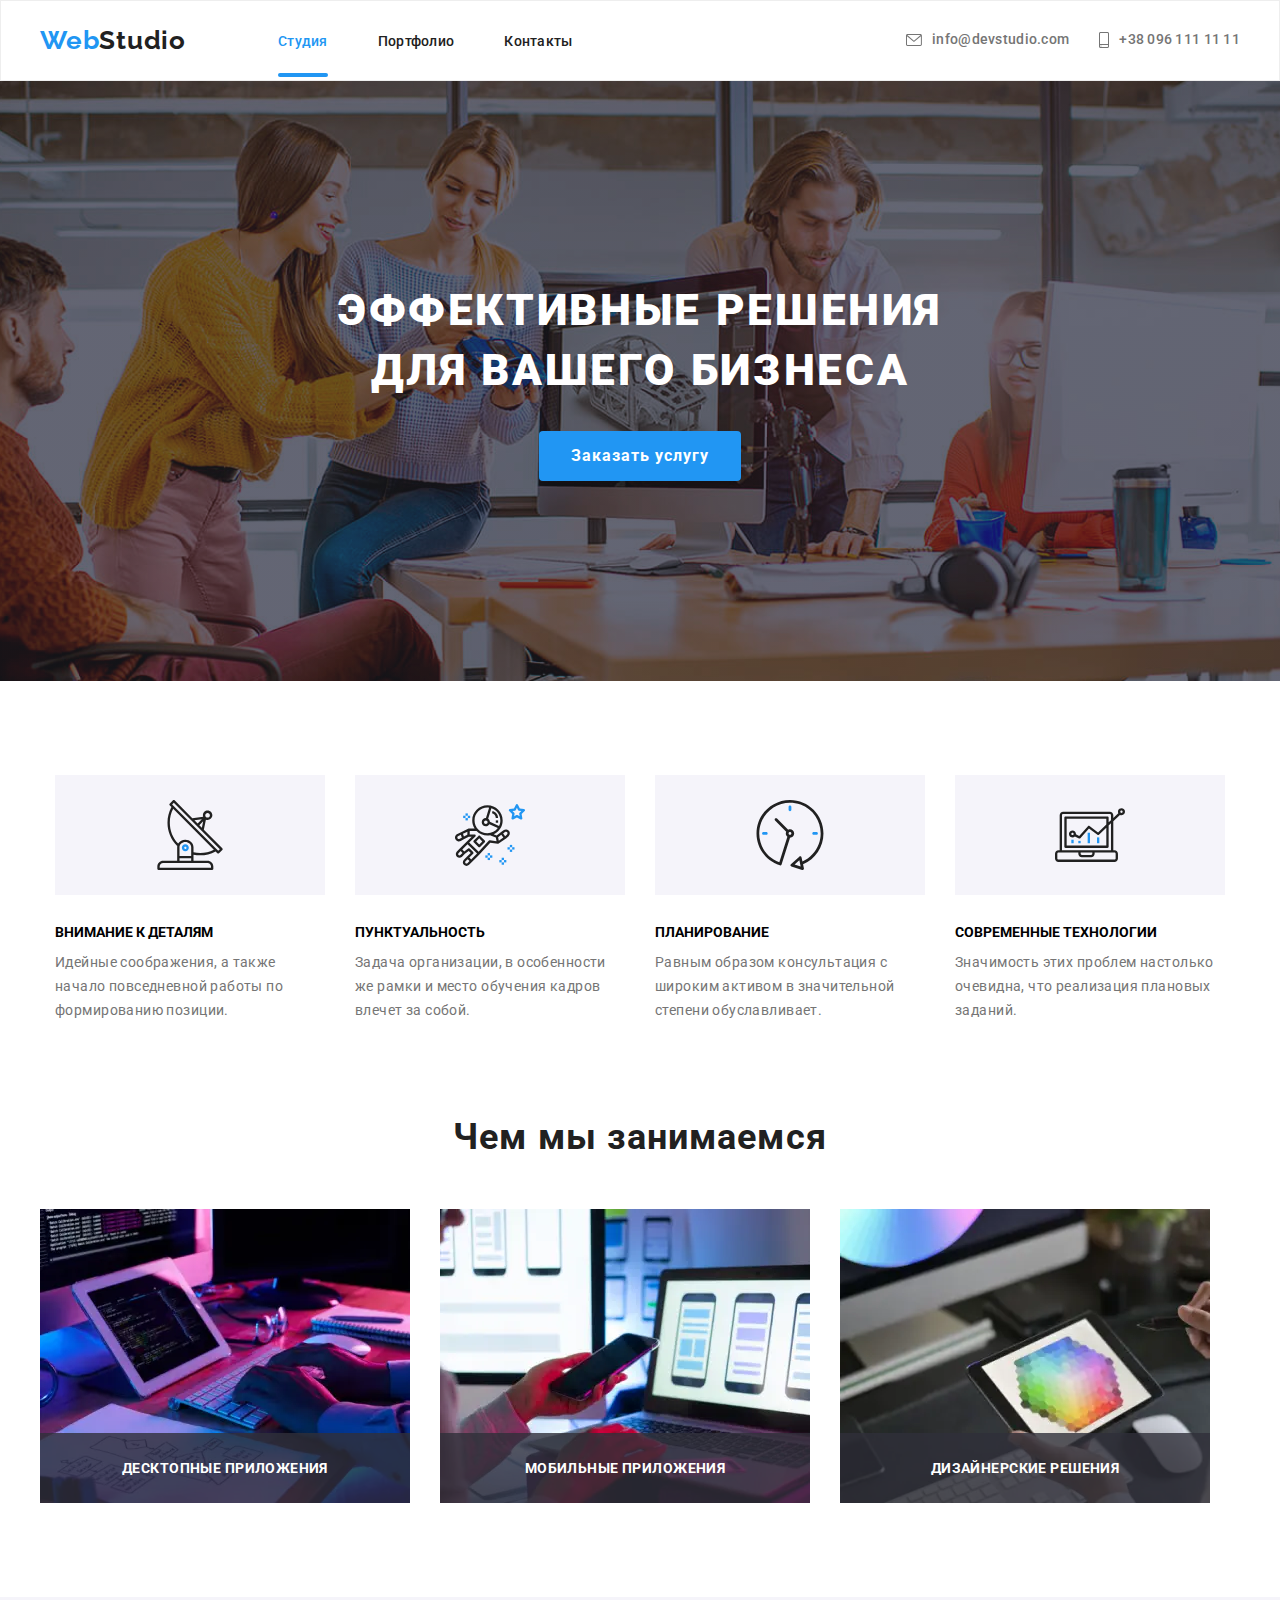
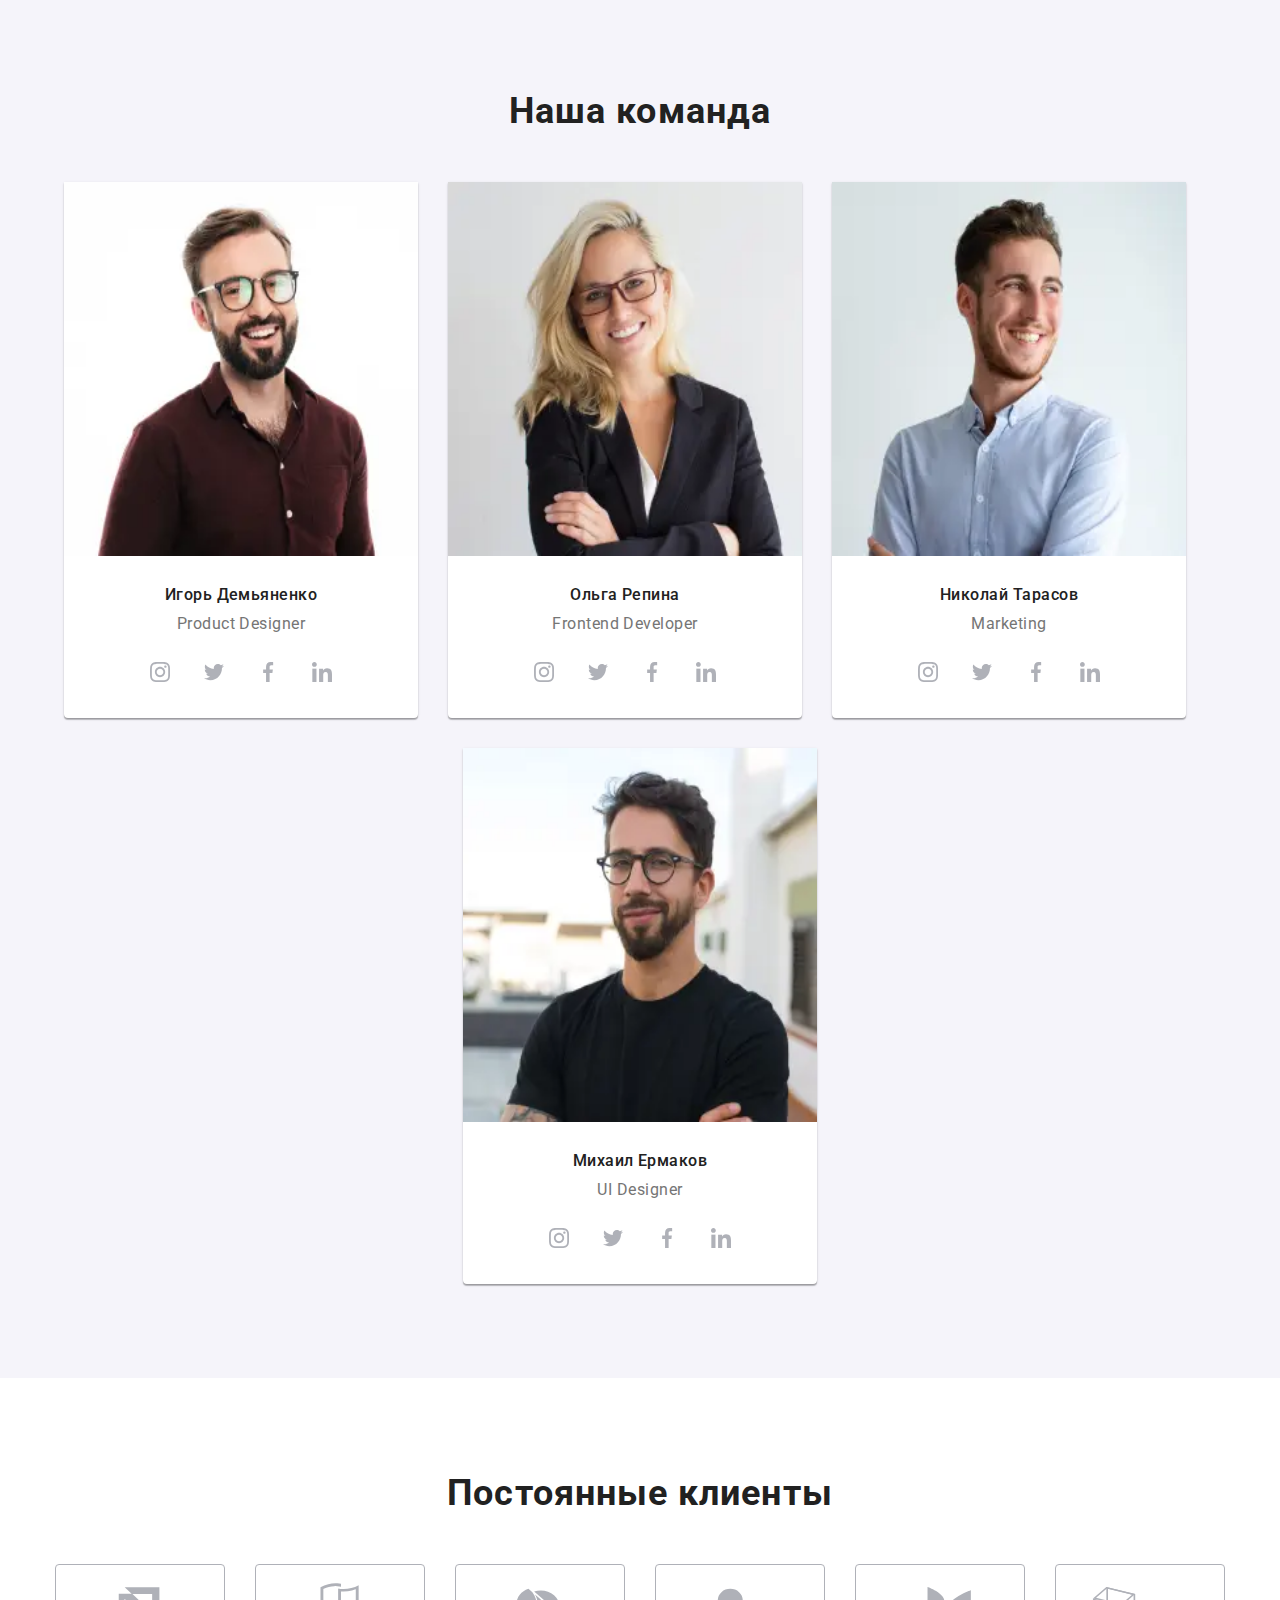
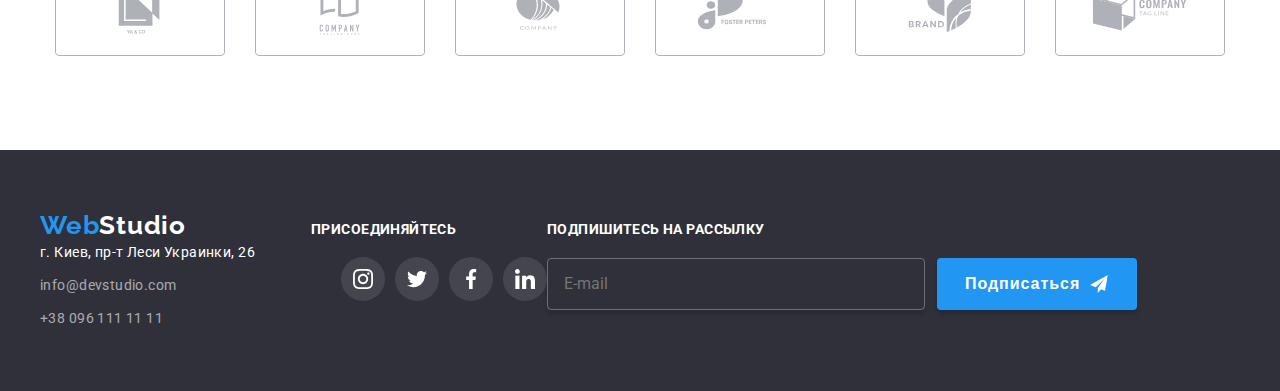
==== commit a4a26bce: "правки" ====
--- a/index.html
+++ b/index.html
@@ -585,13 +585,19 @@
 
     <footer class="footer">
         <div class="container footer-container">
-        <div class="footer-info">
-            <a class="logo logo-footer link" href="" lang="en"><span class="logo logo-accent">Web</span>Studio</a>
-            <a class="address link" href="https://goo.gl/maps/DmMxGW5ZQL83qcNfA">м. Киев, пр-т Леси Украинки, 26</a>
-            <a class="contact-email-footer link" href="mailto:info@devstudio.com">info@devstudio.com</a>
-            <a class="contact-number-footer link" href="tel:+380961111111">+38 096
-                111 11 11</a>
-        </div>
+            <div class="footer-info">
+                <a class="logo logo-footer link" href="" lang="en"><span class="logo logo-accent">Web</span>Studio</a>
+                <address class="address">
+                    <ul class="list footer-list">
+                        <li class="footer-list__item"><a class="street link" href="https://goo.gl/maps/DmMxGW5ZQL83qcNfA"
+                                target="_blank" rel="noopener noreferrer">г. Киев, пр-т Леси Украинки, 26</a></li>
+                        <li class="footer-list__item"><a class="contact link"
+                                href="mailto:info@devstudio.com">info@devstudio.com</a></li>
+                        <li class="footer-list__item"><a class="contact link" href="tel:+380961111111">+38 096
+                                111 11 11</a></li>
+                    </ul>
+                </address>
+            </div>
         <div class="footer-join ">
             <p class="join-name">присоединяйтесь</p>
             <ul class="join-list list">
--- a/css/main.min.css
+++ b/css/main.min.css
@@ -1,2 +1,2 @@
-:root{--primary-text-color: #212121;--secondary-text-color: #757575;--black-second-color: #000000;--accent-color: #2196f3;--background-color-white: #ffffff;--links-footer-color: rgba(255, 255, 255, 0.6);--hero-background-grey: #2f303a;--botton-background-color: #f5f4fa;--team-background-color: #f5f4fa;--botton-hover-blue: #188ce8;--social-links-color: #afb1b8;--border-color: #eeeeee;--timing-function: cubic-bezier(0.4, 0, 0.2, 1);--primary-font-family: Roboto, sans-serif}.visually-hidden{position:absolute;width:1px;height:1px;margin:-1px;border:0;padding:0;white-space:nowrap;clip-path:inset(100%);clip:rect(0 0 0 0);overflow:hidden}body{font-family:'Roboto', sans-serif;font-family:'Roboto';margin:0;padding:0}h1,h2,h3,h4,h5,h6,p{margin-top:0;margin-bottom:0}ul,ol{margin-top:0;margin-bottom:0;padding-left:0}img{display:block;max-width:100%;height:auto}address{font-style:normal}.list{list-style:none}.link{text-decoration:none}@media screen and (min-width: 1200px){.section{padding-top:94px;padding-bottom:94px}}@media screen and (max-width: 1199px){.section{padding-top:60px;padding-bottom:60px}}.section.third-section{padding-top:0px}.section__titles{font-weight:700;font-size:36px;line-height:1.16;text-align:center;letter-spacing:0.03em;color:#212121;margin-bottom:50px}@media screen and (min-width: 1200px){.section__titles{font-size:36px;line-height:42px}}@media screen and (max-width: 1199px){.section__titles{font-size:28px;line-height:33px;margin-bottom:30px}}.container{max-width:1200px;padding-left:15px;padding-right:15px;margin-left:auto;margin-right:auto}.header__container{display:flex;align-items:center}.container{padding-left:15px;padding-right:15px;margin-left:auto;margin-right:auto}@media screen and (min-width: 480px){.container{width:480px}}@media screen and (min-width: 768px){.container{width:768px}}@media screen and (min-width: 1200px){.container{width:1200px}}.logo-header{font-family:"Raleway";font-style:normal;font-weight:bold;font-size:26px;line-height:1.19;margin-right:92px;letter-spacing:0.03em;color:var(--primary-text-color)}.logo-accent{font-family:"Raleway";font-style:normal;font-weight:bold;font-size:26px;line-height:1.19;letter-spacing:0.03em;color:var(--accent-color)}.logo-footer{width:145px;height:31px;font-family:"Raleway";font-style:normal;font-weight:bold;font-size:26px;line-height:1.19;letter-spacing:0.03em;color:var(--background-color-white)}.our-team{margin-bottom:50px;font-weight:bold;font-size:36px;line-height:1.16;text-align:center;letter-spacing:0.03em;color:var(--primary-text-color)}.backdrop{position:fixed;top:0;left:0;width:100vw;height:100vh;background-color:rgba(0,0,0,0.2);transition:opacity 500ms linear, visibility 500ms linear}.backdrop.is-hidden{opacity:0;visibility:hidden;pointer-events:none}.modal{position:absolute;top:50%;left:50%;transform:translate(-50%, -50%);width:528px;background-color:var(--background-color-white);padding:40px;box-shadow:0px 1px 3px rgba(0,0,0,0.12),0px 1px 1px rgba(0,0,0,0.14),0px 2px 1px rgba(0,0,0,0.2);border-radius:4px;transform:translate(-50%, -50%) scale(1);opacity:1;transition:transform 250ms cubic-bezier(0.4, 0, 0.2, 1),opacity 250ms cubic-bezier(0.4, 0, 0.2, 1)}@media screen and (max-width: 1199px){.modal{width:450px;height:609px}}.backdrop.is-hidden .modal{transform:translate(-50%, -50%) scale(0.4);opacity:0}.backdrop .modal{transform:translate(-50%, -50%) scale(1);opacity:1}.modal-close-btn{position:absolute;top:8px;right:8px;display:flex;justify-content:center;align-items:center;width:30px;height:30px;border-radius:50%;border:1px solid rgba(0,0,0,0.1);background-color:transparent;padding:0;cursor:pointer}.modal-close-btn:hover .modal-close-icon,.modal-close-btn:focus .modal-close-icon{fill:var(--accent-color)}.modal-close-icon:hover,.modal-close-icon:focus{fill:var(--accent-color);transition:fill 250ms var(--timing-function)}.contact-form-title{font-weight:700;font-size:20px;line-height:23px;text-align:center;letter-spacing:0.03em;color:var(--primary-text-color)}@media screen and (max-width: 1199px){.contact-form-title{width:370px;display:flex;text-align:center;font-size:20px;line-height:30px}}.contact-form{margin-bottom:12px}.contact-form-field{display:block;position:relative;margin-bottom:10px}.contact-form-data{font-family:'Roboto';font-style:normal;font-weight:400;font-size:12px;line-height:14px;letter-spacing:0.01em;color:var(--secondary-text-color)}.contact-form-input-wrapper{position:relative;display:block;margin-top:4px}.contact-form-input{width:100%;height:40px;padding-left:42px;border:1px solid rgba(33,33,33,0.2);border-radius:4px;transition:250ms var(--timing-function)}.contact-form-input:focus{outline:none;border-color:var(--accent-color)}.contact-form-icon{position:absolute;top:50%;left:12px;transform:translateY(-50%);display:block;transition:250ms var(--timing-function)}.contact-form-input:focus+.contact-form-icon{fill:var(--accent-color)}.contact-form-message{width:100%;height:120px;margin-top:4px;padding:12px 16px;resize:none;border:1px solid rgba(33,33,33,0.2);border-radius:4px;transition:250ms var(--timing-function)}.contact-form-message:focus{outline:none;border-color:var(--accent-color)}.contact-form-message::placeholder{font-weight:400;font-size:12px;line-height:14px;letter-spacing:0.01em;color:rgba(117,117,117,0.5)}.contact-form-checkbox-wrapper{margin-bottom:30px}.contatc-form-checkbox-label{display:flex;align-items:center;justify-content:center;font-weight:400;font-size:14px;line-height:24px;letter-spacing:0.03em;color:var(--secondary-text-color)}.contatc-form-checkbox-label::before{display:inline-block;width:16px;height:15px;border:2px solid #555555;border-radius:2px;cursor:pointer;content:"";margin-right:10px}.contact-form-checkbox:focus+.contatc-form-checkbox-label::before{outline:1px solid var(--accent-color)}.contact-form-checkbox:checked+.contatc-form-checkbox-label::before{background-image:url("../images/icons/checkbox.svg");background-color:var(--accent-color);box-shadow:0 0 0 4px var(--background-color-white);background-size:cover;border-color:var(--accent-color)}@media screen and (max-width: 1199px){.contatc-form-checkbox-label{font-size:12px;line-height:14px}}.terms{color:var(--accent-color)}.contact-form-submit-btn{display:block;margin:0 auto;padding:10px 56px;border-radius:4px;background-color:var(--accent-color);box-shadow:0px 4px 4px rgba(0,0,0,0.15);font-family:"Roboto";font-style:normal;font-weight:700;font-size:16px;line-height:1.88;cursor:pointer;align-items:center;text-align:center;letter-spacing:0.06em;color:var(--background-color-white);border:none}.contact-form-submit-btn:hover{background-color:var(--botton-hover-blue)}.services-btn{min-width:200px;padding:10px 32px;border-radius:4px;margin:0 auto;background-color:var(--accent-color);box-shadow:0px 4px 4px rgba(0,0,0,0.15);font-family:"Roboto";font-style:normal;font-weight:700;font-size:16px;line-height:1.87;cursor:pointer;display:flex;align-items:center;text-align:center;letter-spacing:0.06em;color:var(--background-color-white);border:none}.services-btn:hover,.services-btn:focus{background-color:var(--botton-hover-blue)}.portfolio-btn-list{display:flex;margin-bottom:50px;justify-content:center}@media screen and (max-width: 767px){.portfolio-btn-list_item{margin-bottom:15px}}.portfolio-btn-list__item:not(:last-child){margin-right:8px}.portfolio-btn{padding:6px 22px;border:none;border-radius:4px;font-family:"Roboto";font-style:normal;font-weight:500;font-size:16px;line-height:1.62;text-align:center;letter-spacing:0.03em;color:var(--primary-text-color);cursor:pointer;border:none;transition:color 250ms var(--timing-function),background-color 250ms var(--timing-function)}.portfolio-btn:hover,.portfolio-btn:focus{background:var(--accent-color);box-shadow:0px 3px 1px rgba(0,0,0,0.1),0px 1px 2px rgba(0,0,0,0.08),0px 2px 2px rgba(0,0,0,0.12);color:var(--background-color-white)}.subscribe-btn{display:flex;align-items:center;text-align:center;padding:10px 28px;width:200px;font-weight:700;font-size:16px;line-height:1.88;letter-spacing:0.06em;color:var(--background-color-white);background-color:var(--accent-color);border-color:var(--accent-color);box-shadow:0pc 4px 4px rgba(0,0,0,0.15);border-radius:4px;transition:backgroudn-color 250ms var(--timing-function);cursor:pointer;border:none;margin-right:auto;margin-left:auto}.subscribe-btn:hover,.subscribe-btn:focus{background-color:var(--botton-hover-blue)}@media screen and (min-width: 768px){.footer-join{margin-bottom:102px}}@media screen and (min-width: 1200px){.footer-join{margin-bottom:0}}.join-list{display:flex;justify-content:center;align-items:center}@media screen and (max-width: 767px){.join-list{margin-bottom:60px}}.join-list__item:not(:last-child){margin-right:10px}.join-list__link{display:flex;align-items:center;justify-content:center;width:44px;height:44px;background:rgba(255,255,255,0.1);border-radius:50%;transition:background-color 250ms var(--timing-function)}.join-list__link:hover,.join-list__link:focus{background-color:var(--accent-color)}.join-name{font-family:'Roboto';font-style:normal;font-weight:700;font-size:14px;line-height:16px;letter-spacing:0.03em;text-transform:uppercase;padding-bottom:20px;color:#FFFFFF;position:relative;right:30px}@media screen and (max-width: 767px){.join-name{text-align:center;right:0;margin-top:60px}}@media screen and (max-width: 1199px){.join-name{text-align:center;right:0}}.join-list__link{background-color:rgba(255,255,255,0.1)}.join-icon{fill:var(--background-color-white)}.join-list{display:flex}.join-list__item:not(:last-child){margin-right:10px}.join-list__link{display:flex;align-items:center;justify-content:center;width:44px;height:44px;background:rgba(255,255,255,0.1);border-radius:50%;transition:background-color 250ms var(--timing-function)}.join-list__link:hover,.join-list__link:focus{background-color:var(--accent-color)}@media screen and (max-width: 767px){.subscribe-content{display:contents}}@media screen and (min-width: 1200px){.subscribe-content{display:flex;flex-direction:column;align-items:flex-start;margin-left:94px}}@media screen and (max-width: 767px){.subscribe-block{display:flex;flex-direction:column;align-content:center;flex-wrap:wrap;align-items:center}}@media screen and (max-width: 1199px){.subscribe-block{display:flex;flex-direction:column;align-content:center;flex-wrap:wrap;align-items:center}}@media screen and (min-width: 1200px){.subscribe-block{display:flex}}.subscribe-title{font-family:'Roboto';font-style:normal;font-weight:700;font-size:14px;line-height:16px;letter-spacing:0.03em;text-transform:uppercase;color:#FFFFFF;margin-bottom:20px}@media screen and (max-width: 767px){.subscribe-title{text-align:center}}.subscribe-icon{margin-left:10px;fill:var(--background-color-white)}.subscribe-email{position:static;border:1px solid rgba(255,255,255,0.3);filter:drop-shadow(0px 4px 4px rgba(0,0,0,0.15));border-radius:4px;background-color:transparent;color:#FFFFFF;width:358px;height:50px;padding-left:16px}@media screen and (max-width: 767px){.subscribe-email{width:100%;margin-bottom:20px;max-width:450px}}@media screen and (min-width: 768px){.subscribe-email{width:450px;margin-bottom:20px}}@media screen and (min-width: 1200px){.subscribe-email{width:358px}}.header{position:relative;padding-top:25px;padding-bottom:25px;border:1px solid var(--border-color)}.header__container{display:flex;justify-content:space-between;align-items:center}@media screen and (max-width: 767px){.header__container>.header-hidden{display:none}}.header-hidden{margin-left:auto}@media screen and (max-width: 1199px){.contact-email{display:flex;margin-bottom:10px}}@media screen and (max-width: 767px){.nav-list{display:none}.header-list{display:none}.mobile-menu-btn{background-color:transparent;border:none;padding:0;line-height:0}.mobile-menu-btn__icon{fill:#212121}.mobile-menu{position:fixed;top:0;left:0;width:100%;height:100%;z-index:999;padding:40px;transform:translateX(100%);transition:transform 250ms ease-in-out;display:flex;flex-direction:column;background-color:#fff}}@media screen and (max-width: 767px) and (min-width: 768px){.mobile-menu{opacity:0;visibility:hidden;pointer-events:none}}@media screen and (max-width: 767px){.mobile-menu.is-open{transform:translateX(0)}.mobile-menu__nav{display:block;margin-left:40px}.mobile-menu__item:not(:last-child){margin-bottom:32px}.mobile-menu__link{font-family:'Roboto';font-style:normal;font-weight:500;font-size:40px;line-height:47px;letter-spacing:0.02em;color:var(--primary-text-color);transition:color 250ms cubic-bezier(0.4, 0, 0.2, 1);padding-bottom:28px}.mobile-menu__link:hover,.mobile-menu__link:focus{color:var(--accent-color)}.mobile-menu__link.active{color:var(--accent-color)}.mobile_menu__contacts{margin-bottom:64px;margin-left:40px;margin-top:auto}.mobile-menu__contact-link-tel{font-family:'Roboto';font-style:normal;font-weight:500;font-size:34px;line-height:40px;letter-spacing:0.02em;color:var(--accent-color)}.mobile-menu__contact-link-email{font-family:'Roboto';font-style:normal;font-weight:500;font-size:24px;line-height:28px;letter-spacing:0.02em;color:var(--secondary-text-color)}.mobile-menu__socials{display:flex;align-items:center;margin-left:40px}.mobile-menu__socials-item:not(:last-child){padding-left:0;padding-right:10px;border-right:1px solid rgba(33,33,33,0.2)}.mobile-menu__socials-item:not(:first-child){padding-left:10px}.mobile-menu__socials-link{font-family:'Roboto';font-style:normal;font-weight:500;font-size:18px;line-height:22px;letter-spacing:0.02em;color:var(--accent-color)}.mobile-menu.is-open{opacity:1;visibility:visible;pointer-events:auto}.mobile-menu__close-btn{position:absolute;top:21px;right:15px;display:flex;justify-content:center;align-items:center;width:18px;height:18px;background-color:transparent;border-color:transparent;border:none;padding:0;line-height:0;cursor:pointer}.mobile-menu__close-btn:hover .mobile-menu__close-icon,.mobile-menu__close-btn:focus .mobile-menu__close-icon{fill:var(--accent-color)}.mobile-menu__close-icon:hover,.mobile-menu__close-icon:focus{fill:var(--accent-color);top:0;right:0;cursor:pointer;transition:fill 250ms var(--timing-function)}.mobile-menu__container{position:fixed;top:0;left:0;width:100%;height:100%;padding-top:48px;padding-bottom:48px;display:flex;flex-direction:column}}@media screen and (min-width: 768px){.header{padding-top:24px;padding-bottom:24px;border:1px solid var(--border-color)}.navigation{display:flex;align-items:center}.nav-list{display:flex;align-items:center}.header-list{align-items:center;margin-left:auto}.mobile-menu-btn{display:none}.mobile-menu{display:none}.logo-header{font-family:"Raleway";font-style:normal;font-weight:bold;font-size:24px;line-height:1.16;margin-right:88px;letter-spacing:0.03em;color:var(--primary-text-color)}.logo-accent{font-family:"Raleway";font-style:normal;font-weight:bold;font-size:24px;line-height:1,16;letter-spacing:0.03em;color:var(--accent-color)}.nav-list__item:not(:last-child){margin-right:50px}.nav-list__link{position:relative;font-weight:500;font-size:14px;line-height:1.14;letter-spacing:0.02em;color:var(--primary-text-color);transition:color 250ms cubic-bezier(0.4, 0, 0.2, 1);padding-bottom:28px}.nav-list__link:hover,.nav-list__link:focus{color:var(--accent-color)}.nav-list__link.active{color:var(--accent-color)}.navigation.nav-list__link{position:relative;display:block;padding-top:32px;padding-bottom:32px}.navigation .nav-list__link.active::after{position:absolute;bottom:0;left:0;content:"";display:block;width:100%;height:4px;border-radius:2px;background-color:#2196f3}.header-icon__email{width:14px;height:10px;margin-right:8px}.header-icon__tel{width:10px;height:14px;margin-right:8px}.contact-email{display:flex;align-items:center;font-family:'Roboto';font-weight:500;font-size:12px;line-height:1.16;letter-spacing:0.02em;margin-left:auto;color:var(--secondary-text-color);transition:color 250ms var(--timing-function)}.contact-email:hover,.contact-email:focus{color:var(--accent-color)}.contact-number{display:flex;align-items:center;font-family:'Roboto';font-weight:500;font-size:12px;line-height:1.16;letter-spacing:0.02em;color:var(--secondary-text-color);transition:color 250ms cubic-bezier(0.4, 0, 0.2, 1)}.contact-number:hover,.contact-number:focus{color:var(--accent-color)}}@media screen and (min-width: 1200px){.header{padding-top:24px;padding-bottom:24px;border:1px solid var(--border-color)}.container{max-width:1200px;padding-left:15px;padding-right:15px;margin-left:auto;margin-right:auto}.header__container{display:flex;align-items:center}.navigation{display:flex;align-items:center}.nav-list{display:flex;align-items:center}.logo-header{font-family:"Raleway";font-style:normal;font-weight:bold;font-size:26px;line-height:1.19;margin-right:92px;letter-spacing:0.03em;color:var(--primary-text-color)}.logo-accent{font-family:"Raleway";font-style:normal;font-weight:bold;font-size:26px;line-height:1, 19;letter-spacing:0.03em;color:var(--accent-color)}.nav-list__item:not(:last-child){margin-right:50px}.nav-list__link{position:relative;font-weight:500;font-size:14px;line-height:1.14;letter-spacing:0.02em;color:var(--primary-text-color);transition:color 250ms cubic-bezier(0.4, 0, 0.2, 1);padding-bottom:28px}.nav-list__link:hover,.nav-list__link:focus{color:var(--accent-color)}.nav-list__link.active{color:var(--accent-color)}.navigation.nav-list__link{position:relative;display:block;padding-top:32px;padding-bottom:32px}.navigation .nav-list__link.active::after{position:absolute;bottom:0;left:0;content:"";display:block;width:100%;height:4px;border-radius:2px;background-color:#2196f3}.header-icon__email{width:16px;height:12px;margin-right:10px}.header-icon__tel{width:10px;height:16px;margin-right:10px}.header-list{display:flex;align-items:center;margin-left:auto}.contact-email{display:flex;align-items:center;font-family:'Roboto';font-weight:500;font-size:14px;line-height:1.14;letter-spacing:0.02em;margin-left:auto;margin-right:30px;color:var(--secondary-text-color);transition:color 250ms var(--timing-function)}.contact-email:hover,.contact-email:focus{color:var(--accent-color)}.contact-number{display:flex;align-items:center;font-family:'Roboto';font-weight:500;font-size:14px;line-height:1.14;letter-spacing:0.02em;color:var(--secondary-text-color);transition:color 250ms cubic-bezier(0.4, 0, 0.2, 1)}.contact-number:hover,.contact-number:focus{color:var(--accent-color)}.header-icon{fill:currentColor;margin-right:10px}}.main-section{display:flex;align-items:center}@media screen and (min-width: 480px){.main-section{height:400px}}@media screen and (min-width: 768px){.main-section{height:400px}}@media screen and (min-width: 1200px){.main-section{height:600px}}.main-section__bg{background:linear-gradient(rgba(47,48,58,0.4), rgba(47,48,58,0.4)),url(/images/hero/bg-mobile.png);background-size:cover;background-repeat:no-repeat;background-position:center}@media (min-device-pixel-ratio: 2), (min-resolution: 192dpi), (min-resolution: 2dppx){.main-section__bg{background:linear-gradient(rgba(47,48,58,0.4), rgba(47,48,58,0.4)),url(/images/hero/bg-mobile@2x.png);background-size:cover;background-repeat:no-repeat;background-position:center}}@media screen and (min-width: 768px){.main-section__bg{background:linear-gradient(rgba(47,48,58,0.4), rgba(47,48,58,0.4)),url(/images/hero/bg-tablet.png);background-size:cover;background-repeat:no-repeat;background-position:center}}@media screen and (min-width: 768px) and (min-device-pixel-ratio: 2), screen and (min-width: 768px) and (min-resolution: 192dpi), screen and (min-width: 768px) and (min-resolution: 2dppx){.main-section__bg{background:linear-gradient(rgba(47,48,58,0.4), rgba(47,48,58,0.4)),url(/images/hero/bg-tablet@2x.png);background-size:cover;background-repeat:no-repeat;background-position:center}}@media screen and (min-width: 1200px){.main-section__bg{background:linear-gradient(rgba(47,48,58,0.4), rgba(47,48,58,0.4)),url(/images/hero/bg.png);background-size:cover;background-repeat:no-repeat;background-position:center}}@media screen and (min-width: 1200px) and (min-device-pixel-ratio: 2), screen and (min-width: 1200px) and (min-resolution: 192dpi), screen and (min-width: 1200px) and (min-resolution: 2dppx){.main-section__bg{background:linear-gradient(rgba(47,48,58,0.4), rgba(47,48,58,0.4)),url(/images/hero/bg@2x.png);background-size:cover;background-repeat:no-repeat;background-position:center}}.main-section__title{width:696px;font-family:'Roboto';font-style:normal;font-weight:900;font-size:44px;line-height:1.36;text-align:center;letter-spacing:0.06em;text-transform:uppercase;color:var(--background-color-white);display:flex;margin:0 auto;margin-bottom:30px}@media screen and (max-width: 1199px){.main-section__title{font-size:26px;line-height:42px;width:360px}}.second-section{padding-top:94px;padding-bottom:94px}@media screen and (max-width: 1199px){.second-section{padding-top:60px;padding-bottom:60px}}.peculiarities-flex{display:flex;flex-wrap:wrap}.peculiarities-list{justify-content:center;grid-gap:30px}@media screen and (min-width: 480px){.peculiarities-list__item{width:450px}}@media screen and (min-width: 768px){.peculiarities-list__item{width:354px}}@media screen and (min-width: 1200px){.peculiarities-list__item{width:270px}}.peculiarities-list__div{display:flex;height:120px;align-items:center;justify-content:center;flex-direction:column;margin-bottom:30px;background:#F5F4FA}@media screen and (min-width: 480px){.peculiarities-list__div{width:450px}}@media screen and (min-width: 768px){.peculiarities-list__div{width:354px}}@media screen and (min-width: 1200px){.peculiarities-list__div{width:270px}}.peculiarities-list__logo{align-items:center}.peculiarities{margin-bottom:10px;font-weight:700;font-size:14px;line-height:1.14;text-transform:uppercase;text-align:center}@media screen and (min-width: 768px){.peculiarities{text-align:left}}.features{font-size:14px;line-height:1.71;font-weight:400;letter-spacing:0.03em;color:var(--secondary-text-color)}.third-section{margin-left:auto;margin-right:auto}@media screen and (max-width: 1199px){.third-section{display:none}}.about-us{margin-bottom:50px;min-width:376px;height:42px;font-weight:bold;font-size:36px;line-height:1.16;text-align:center;letter-spacing:0.03em;color:var(--primary-text-color)}.about-us__list{display:flex;align-items:center;margin-left:-30px;margin-bottom:-30px}.about-us__list-item{position:relative;flex-basis:calc(100% - 90px)/3;margin-left:30px;margin-bottom:30px}.about-us__lable{position:absolute;bottom:0;left:0;width:100%;text-align:center;background:rgba(47,48,58,0.8)}.about-us__paragraph{display:inline-block;padding:27px 0;font-weight:700;font-size:14px;text-align:center;letter-spacing:0.03em;text-transform:uppercase;color:var(--background-color-white)}.fourth-section{background:var(--team-background-color)}.our-team__list{display:flex;justify-content:space-between;margin:0;padding:0;flex-wrap:wrap;justify-content:center}.our-team__list-item{background:#FFFFFF;box-shadow:0px 1px 3px rgba(0,0,0,0.12),0px 1px 1px rgba(0,0,0,0.14),0px 2px 1px rgba(0,0,0,0.2);border-radius:0px 0px 4px 4px}@media screen and (max-width: 767px){.our-team__list-item{width:450px;height:622px;margin-bottom:30px}}@media screen and (min-width: 768px){.our-team__list-item{width:354px;height:536px;margin-bottom:30px}}@media screen and (max-width: 767px){.our-team__list-item:nth-child(4){margin-bottom:0}}@media screen and (max-width: 768px){.our-team__list-item:nth-child(3){margin-bottom:30px}}@media screen and (min-width: 768px){.our-team__list-item:last-child,.our-team__list-item:nth-child(3){margin-bottom:0}}.our-team__list-item:not(:last-child){margin-right:30px}@media screen and (max-width: 767px){.our-team__list-item:not(:last-child){margin-right:0}}@media screen and (max-width: 1199px){.our-team__list-item:nth-child(2){margin-right:0}}@media screen and (max-width: 767px){.our-team__list-img{width:450px;height:460px}}@media screen and (min-width: 767px){.our-team__list-img{width:354px;height:374px}}.our-team__wrapper{padding-top:30px;padding-bottom:30px}.team-members{font-weight:500;font-size:16px;line-height:1.18;text-align:center;letter-spacing:0.03em;color:var(--primary-text-color);margin-bottom:10px}.members-positions{font-weight:400;font-size:16px;line-height:1.18;text-align:center;letter-spacing:0.03em;color:var(--secondary-text-color);margin-bottom:16px}.social-list{display:flex;justify-content:center;align-items:center}.social-list__item:not(:last-child){margin-right:10px}.social-list__link{display:flex;align-items:center;justify-content:center;width:44px;height:44px;background-color:var(--background-color-white);border-radius:50%;transition:250ms ease}.social-list__link:hover,.social-list__link:focus{background-color:var(--accent-color);transition:250ms var(--timing-function)}.social-list__icon{fill:var(--social-links-color);transition:fill 250ms var(--timing-function)}.social-list__link:hover .social-list__icon,.social-list__link:focus .social-list__icon{fill:var(--background-color-white)}@media screen and (max-width: 1199px){.fift-section{padding-top:60px;padding-bottom:60px}}.clients-list{display:flex;flex-wrap:wrap;justify-content:center;cursor:pointer;gap:30px}@media screen and (max-width: 767.98px){.clients-list{display:grid;grid-template-columns:1fr 1fr;grid-gap:30px;justify-content:center}}@media screen and (min-width: 1200px){.clients-list{display:flex;flex-wrap:nowrap;justify-content:center}}@media screen and (min-width: 768px){.clients-list{display:flex}}.clients-list__item{padding:0}.clients-list__link{box-sizing:border-box;border:1px solid var(--social-links-color);border-radius:4px;height:92px;fill:var(--social-links-color);display:flex;align-items:center;justify-content:center;transition:250ms ease}@media screen and (max-width: 767px){.clients-list__link{max-width:210px}}@media screen and (min-width: 768px){.clients-list__link{width:226px}}@media screen and (min-width: 1200px){.clients-list__link{width:170px}}.clients-list__link:hover{border-color:var(--accent-color);transition:transform 250ms cubic-bezier(0.4, 0, 0.2, 1)}.clients-list__link:focus{border-color:var(--accent-color);transition:transform 250ms cubic-bezier(0.4, 0, 0.2, 1)}.clients-list__link:hover{fill:var(--accent-color)}.clients-list__link:focus{fill:var(--accent-color)}.footer{background:var(--hero-background-grey);align-items:center;display:flex;justify-content:center;padding-top:60px;padding-bottom:60px}@media screen and (min-width: 768px){.footer{text-align:center}}@media screen and (max-width: 767px){.footer>.footer-container{display:flex;flex-direction:column}}@media screen and (min-width: 1200px){.footer>.footer-container{display:flex;align-items:center}}@media screen and (min-width: 768px){.footer>.footer-container{display:flex;flex-wrap:wrap;justify-content:center}}.footer-list{display:flex;flex-direction:column;align-items:center;text-align:center}.footer-info{display:flex;flex-direction:column;margin-right:165px;margin-bottom:60px}@media screen and (min-width: 1200px){.footer-info{margin-right:70px;margin-bottom:0;display:flex}}@media screen and (max-width: 767px){.footer-info{display:flex;align-items:center;text-align:center;margin-right:0;margin-bottom:0}}@media screen and (min-width: 768px){.footer-info{display:flex;text-align:center;align-items:center}}@media screen and (min-width: 1200px){.logo-footer{text-align:left}}.address{font-style:normal;font-weight:400;font-size:14px;line-height:1.71;letter-spacing:0.03em;color:var(--background-color-white);margin-top:20px;margin-bottom:9px}.contact-email-footer,.contact-number-footer{font-weight:400;font-size:14px;line-height:1.71;letter-spacing:0.03em;color:rgba(255,255,255,0.6);display:flex;margin-bottom:9px;transition:250ms ease}.contact-number-footer{margin:0}.contact-number-footer:hover,.contact-email-footer:hover{color:var(--accent-color);transition:transform 250ms var(--timing-function)}@media screen and (min-width: 1200px){.btn-section{padding-bottom:94px}}.portfolio-btn-list{display:flex;justify-content:center}@media screen and (max-width: 767px){.portfolio-btn-list{display:flex;flex-wrap:wrap;justify-content:flex-start;margin-bottom:40px}}@media screen and (min-width: 768px){.portfolio-btn-list{margin-bottom:30px}}@media screen and (min-width: 1200px){.portfolio-btn-list{margin-bottom:50px}}@media screen and (max-width: 767px){.portfolio-btn-list_item{margin-bottom:15px}}@media screen and (min-width: 1200px){.portfolio-department-list{padding-bottom:94px}}.portfolio-department-list{display:flex;flex-wrap:wrap;align-items:center}@media screen and (max-width: 767px){.portfolio-department-list{padding-left:10px}}@media screen and (min-width: 768px){.portfolio-department-list{display:flex;flex-wrap:wrap;margin-right:-30px}}.portfolio-department-list__item{margin-right:30px;margin-bottom:30px}.portfolio-department-list__item:hover .project-overlay{transform:translateY(0)}@media screen and (max-width: 767px){.portfolio-department-list__item{margin-right:0;margin-bottom:30px}}@media screen and (max-width: 1199px){.portfolio-department-list__item:nth-child(9){margin-bottom:0}}@media screen and (min-width: 1200px){.portfolio-department-list__item:nth-child(7){margin-bottom:0}}@media screen and (min-width: 1200px){.portfolio-department-list__item:nth-child(8){margin-bottom:0}}@media screen and (min-width: 1200px){.portfolio-department-list__item:nth-child(9){margin-bottom:0}}.last-wrap{margin:0;margin-top:0}.project-wrapper{position:relative;overflow:hidden}.project-overlay{position:absolute;top:0;left:0;width:100%;height:100%;background:rgba(33,150,243,0.9);transform:translateY(100%);transition:250ms var(--timing-function)}.project-text{position:absolute;bottom:0;padding:63px 24px;width:100%;height:100%;font-weight:400;font-size:18px;line-height:1.56;letter-spacing:0.03em;color:var(--background-color-white)}.portfolio-department__wrapper{background:var(--background-color-white);border:1px solid var(--border-color);box-sizing:border-box;border-top:none;padding:20px 24px}.img-description{font-style:normal;font-weight:700;font-size:18px;line-height:2;letter-spacing:0.06em;color:var(--primary-text-color);margin-bottom:4px}.department{font-style:normal;font-weight:400;font-size:16px;line-height:1.87;letter-spacing:0.03em;color:var(--secondary-text-color)}
+:root{--primary-text-color: #212121;--secondary-text-color: #757575;--black-second-color: #000000;--accent-color: #2196f3;--background-color-white: #ffffff;--links-footer-color: rgba(255, 255, 255, 0.6);--hero-background-grey: #2f303a;--botton-background-color: #f5f4fa;--team-background-color: #f5f4fa;--botton-hover-blue: #188ce8;--social-links-color: #afb1b8;--border-color: #eeeeee;--timing-function: cubic-bezier(0.4, 0, 0.2, 1);--primary-font-family: Roboto, sans-serif}.visually-hidden{position:absolute;width:1px;height:1px;margin:-1px;border:0;padding:0;white-space:nowrap;clip-path:inset(100%);clip:rect(0 0 0 0);overflow:hidden}body{font-family:'Roboto', sans-serif;font-family:'Roboto';margin:0;padding:0}h1,h2,h3,h4,h5,h6,p{margin-top:0;margin-bottom:0}ul,ol{margin-top:0;margin-bottom:0;padding-left:0}img{display:block;max-width:100%;height:auto}address{font-style:normal}.list{list-style:none}.link{text-decoration:none}@media screen and (min-width: 1200px){.section{padding-top:94px;padding-bottom:94px}}@media screen and (max-width: 1199px){.section{padding-top:60px;padding-bottom:60px}}.section.third-section{padding-top:0px}.section__titles{font-weight:700;font-size:36px;line-height:1.16;text-align:center;letter-spacing:0.03em;color:#212121;margin-bottom:50px}@media screen and (min-width: 1200px){.section__titles{font-size:36px;line-height:42px}}@media screen and (max-width: 1199px){.section__titles{font-size:28px;line-height:33px;margin-bottom:30px}}.container{max-width:1200px;padding-left:15px;padding-right:15px;margin-left:auto;margin-right:auto}.header__container{display:flex;align-items:center}.container{padding-left:15px;padding-right:15px;margin-left:auto;margin-right:auto}@media screen and (min-width: 480px){.container{width:480px}}@media screen and (min-width: 768px){.container{width:768px}}@media screen and (min-width: 1200px){.container{width:1200px}}.logo-header{font-family:"Raleway";font-style:normal;font-weight:bold;font-size:26px;line-height:1.19;margin-right:92px;letter-spacing:0.03em;color:var(--primary-text-color)}.logo-accent{font-family:"Raleway";font-style:normal;font-weight:bold;font-size:26px;line-height:1.19;letter-spacing:0.03em;color:var(--accent-color)}.logo-footer{width:145px;height:31px;font-family:"Raleway";font-style:normal;font-weight:bold;font-size:26px;line-height:1.19;letter-spacing:0.03em;color:var(--background-color-white)}.our-team{margin-bottom:50px;font-weight:bold;font-size:36px;line-height:1.16;text-align:center;letter-spacing:0.03em;color:var(--primary-text-color)}.backdrop{position:fixed;top:0;left:0;width:100vw;height:100vh;background-color:rgba(0,0,0,0.2);transition:opacity 500ms linear, visibility 500ms linear}.backdrop.is-hidden{opacity:0;visibility:hidden;pointer-events:none}.modal{position:absolute;top:50%;left:50%;transform:translate(-50%, -50%);width:528px;background-color:var(--background-color-white);padding:40px;box-shadow:0px 1px 3px rgba(0,0,0,0.12),0px 1px 1px rgba(0,0,0,0.14),0px 2px 1px rgba(0,0,0,0.2);border-radius:4px;transform:translate(-50%, -50%) scale(1);opacity:1;transition:transform 250ms cubic-bezier(0.4, 0, 0.2, 1),opacity 250ms cubic-bezier(0.4, 0, 0.2, 1)}@media screen and (max-width: 1199px){.modal{width:450px;height:609px}}.backdrop.is-hidden .modal{transform:translate(-50%, -50%) scale(0.4);opacity:0}.backdrop .modal{transform:translate(-50%, -50%) scale(1);opacity:1}.modal-close-btn{position:absolute;top:8px;right:8px;display:flex;justify-content:center;align-items:center;width:30px;height:30px;border-radius:50%;border:1px solid rgba(0,0,0,0.1);background-color:transparent;padding:0;cursor:pointer}.modal-close-btn:hover .modal-close-icon,.modal-close-btn:focus .modal-close-icon{fill:var(--accent-color)}.modal-close-icon:hover,.modal-close-icon:focus{fill:var(--accent-color);transition:fill 250ms var(--timing-function)}.contact-form-title{font-weight:700;font-size:20px;line-height:23px;text-align:center;letter-spacing:0.03em;color:var(--primary-text-color)}@media screen and (max-width: 1199px){.contact-form-title{width:370px;display:flex;text-align:center;font-size:20px;line-height:30px}}.contact-form{margin-bottom:12px}.contact-form-field{display:block;position:relative;margin-bottom:10px}.contact-form-data{font-family:'Roboto';font-style:normal;font-weight:400;font-size:12px;line-height:14px;letter-spacing:0.01em;color:var(--secondary-text-color)}.contact-form-input-wrapper{position:relative;display:block;margin-top:4px}.contact-form-input{width:100%;height:40px;padding-left:42px;border:1px solid rgba(33,33,33,0.2);border-radius:4px;transition:250ms var(--timing-function)}.contact-form-input:focus{outline:none;border-color:var(--accent-color)}.contact-form-icon{position:absolute;top:50%;left:12px;transform:translateY(-50%);display:block;transition:250ms var(--timing-function)}.contact-form-input:focus+.contact-form-icon{fill:var(--accent-color)}.contact-form-message{width:100%;height:120px;margin-top:4px;padding:12px 16px;resize:none;border:1px solid rgba(33,33,33,0.2);border-radius:4px;transition:250ms var(--timing-function)}.contact-form-message:focus{outline:none;border-color:var(--accent-color)}.contact-form-message::placeholder{font-weight:400;font-size:12px;line-height:14px;letter-spacing:0.01em;color:rgba(117,117,117,0.5)}.contact-form-checkbox-wrapper{margin-bottom:30px}.contatc-form-checkbox-label{display:flex;align-items:center;justify-content:center;font-weight:400;font-size:14px;line-height:24px;letter-spacing:0.03em;color:var(--secondary-text-color)}.contatc-form-checkbox-label::before{display:inline-block;width:16px;height:15px;border:2px solid #555555;border-radius:2px;cursor:pointer;content:"";margin-right:10px}.contact-form-checkbox:focus+.contatc-form-checkbox-label::before{outline:1px solid var(--accent-color)}.contact-form-checkbox:checked+.contatc-form-checkbox-label::before{background-image:url("../images/icons/checkbox.svg");background-color:var(--accent-color);box-shadow:0 0 0 4px var(--background-color-white);background-size:cover;border-color:var(--accent-color)}@media screen and (max-width: 1199px){.contatc-form-checkbox-label{font-size:12px;line-height:14px}}.terms{color:var(--accent-color)}.contact-form-submit-btn{display:block;margin:0 auto;padding:10px 56px;border-radius:4px;background-color:var(--accent-color);box-shadow:0px 4px 4px rgba(0,0,0,0.15);font-family:"Roboto";font-style:normal;font-weight:700;font-size:16px;line-height:1.88;cursor:pointer;align-items:center;text-align:center;letter-spacing:0.06em;color:var(--background-color-white);border:none}.contact-form-submit-btn:hover{background-color:var(--botton-hover-blue)}.services-btn{min-width:200px;padding:10px 32px;border-radius:4px;margin:0 auto;background-color:var(--accent-color);box-shadow:0px 4px 4px rgba(0,0,0,0.15);font-family:"Roboto";font-style:normal;font-weight:700;font-size:16px;line-height:1.87;cursor:pointer;display:flex;align-items:center;text-align:center;letter-spacing:0.06em;color:var(--background-color-white);border:none}.services-btn:hover,.services-btn:focus{background-color:var(--botton-hover-blue)}.portfolio-btn{padding:6px 22px;border:none;border-radius:4px;font-family:"Roboto";font-style:normal;font-weight:500;font-size:16px;line-height:1.62;text-align:center;letter-spacing:0.03em;color:var(--primary-text-color);cursor:pointer;border:none;transition:color 250ms var(--timing-function),background-color 250ms var(--timing-function)}.portfolio-btn:hover,.portfolio-btn:focus{background:var(--accent-color);box-shadow:0px 3px 1px rgba(0,0,0,0.1),0px 1px 2px rgba(0,0,0,0.08),0px 2px 2px rgba(0,0,0,0.12);color:var(--background-color-white)}.portfolio-btn-active{background-color:var(--accent-color);color:var(--botton-background-color);font-family:'Roboto';font-weight:500;font-size:16px;line-height:26px;text-align:center;letter-spacing:0.03em;cursor:pointer;padding:6px 22px;border-radius:4px;border:transparent}.subscribe-btn{display:flex;align-items:center;text-align:center;padding:10px 28px;width:200px;font-weight:700;font-size:16px;line-height:1.88;letter-spacing:0.06em;color:var(--background-color-white);background-color:var(--accent-color);border-color:var(--accent-color);box-shadow:0pc 4px 4px rgba(0,0,0,0.15);border-radius:4px;transition:backgroudn-color 250ms var(--timing-function);cursor:pointer;border:none;margin-right:auto;margin-left:auto}.subscribe-btn:hover,.subscribe-btn:focus{background-color:var(--botton-hover-blue)}@media screen and (min-width: 768px){.footer-join{margin-bottom:102px}}@media screen and (min-width: 1200px){.footer-join{margin-bottom:0}}.join-list{display:flex;justify-content:center;align-items:center}@media screen and (max-width: 767px){.join-list{margin-bottom:60px}}.join-list__item:not(:last-child){margin-right:10px}.join-list__link{display:flex;align-items:center;justify-content:center;width:44px;height:44px;background:rgba(255,255,255,0.1);border-radius:50%;transition:background-color 250ms var(--timing-function)}.join-list__link:hover,.join-list__link:focus{background-color:var(--accent-color)}.join-name{font-family:'Roboto';font-style:normal;font-weight:700;font-size:14px;line-height:16px;letter-spacing:0.03em;text-transform:uppercase;padding-bottom:20px;color:#FFFFFF;position:relative;right:30px}@media screen and (max-width: 767px){.join-name{text-align:center;right:0;margin-top:60px}}@media screen and (max-width: 1199px){.join-name{text-align:center;right:0}}.join-list__link{background-color:rgba(255,255,255,0.1)}.join-icon{fill:var(--background-color-white)}.join-list{display:flex}.join-list__item:not(:last-child){margin-right:10px}.join-list__link{display:flex;align-items:center;justify-content:center;width:44px;height:44px;background:rgba(255,255,255,0.1);border-radius:50%;transition:background-color 250ms var(--timing-function)}.join-list__link:hover,.join-list__link:focus{background-color:var(--accent-color)}@media screen and (min-width: 768px) and (max-width: 1199.98px){.subscribe-contect{margin-top:60px}}@media screen and (max-width: 1199.98px){.subscribe-contect{width:100%}}@media screen and (min-width: 1200px){.subscribe-contect{margin-left:93px}}.subscribe-title{margin-bottom:20px;font-family:'Roboto';font-weight:700;font-size:14px;line-height:1.17;color:var(--background-color-white);margin-bottom:20px;letter-spacing:0.03em;text-transform:uppercase}@media screen and (max-width: 1199.98px){.subscribe-title{text-align:center}}.subscribe-block{text-align:center}@media screen and (min-width: 1200px){.subscribe-block{display:flex}}.subscribe-icon{margin-left:10px;fill:var(--background-color-white)}.subscribe-email{width:450px;padding-left:16px;padding-top:15px;padding-bottom:15px;background-color:inherit;box-shadow:0px 4px 4px 0px #00000026;border:1px solid #ffffff4d;border-radius:4px;font-family:Roboto;font-size:16px;line-height:1.25;color:var(--background-color-white);margin-bottom:20px}@media screen and (max-width: 480px){.subscribe-email{width:100%}}@media screen and (min-width: 768px) and (max-width: 1199.98px){.subscribe-email{display:block;margin-right:auto;margin-left:auto}}@media screen and (min-width: 1200px){.subscribe-email{width:358px;margin-bottom:0}}.subscribe-btn{display:inline-flex;background-color:var(--accent-color);color:var(--background-color-white);font-weight:700;font-size:16px;line-height:1.88;align-items:center;letter-spacing:0.06em;cursor:pointer;padding-top:10px;padding-right:29px;padding-bottom:10px;padding-left:28px;border:transparent;border-radius:4px}@media screen and (min-width: 1200px){.subscribe-btn{margin-left:12px}}.subscribe-btn:hover,.subscribe-btn:focus{background-color:var(--botton-hover-blue)}.header{position:relative;padding-top:25px;padding-bottom:25px;border:1px solid var(--border-color)}.header__container{display:flex;justify-content:space-between;align-items:center}@media screen and (max-width: 767px){.header__container>.header-hidden{display:none}}.header-hidden{margin-left:auto}@media screen and (max-width: 1199px){.contact-email{display:flex;margin-bottom:10px}}@media screen and (max-width: 767px){.nav-list{display:none}.header-list{display:none}.mobile-menu-btn{background-color:transparent;border:none;padding:0;line-height:0}.mobile-menu-btn__icon{fill:#212121}.mobile-menu{position:fixed;top:0;left:0;width:100%;height:100%;z-index:999;padding:40px;transform:translateX(100%);transition:transform 250ms ease-in-out;display:flex;flex-direction:column;background-color:#fff}}@media screen and (max-width: 767px) and (min-width: 768px){.mobile-menu{opacity:0;visibility:hidden;pointer-events:none}}@media screen and (max-width: 767px){.mobile-menu.is-open{transform:translateX(0)}.mobile-menu__nav{display:block;margin-left:40px}.mobile-menu__item:not(:last-child){margin-bottom:32px}.mobile-menu__link{font-family:'Roboto';font-style:normal;font-weight:500;font-size:40px;line-height:47px;letter-spacing:0.02em;color:var(--primary-text-color);transition:color 250ms cubic-bezier(0.4, 0, 0.2, 1);padding-bottom:28px}.mobile-menu__link:hover,.mobile-menu__link:focus{color:var(--accent-color)}.mobile-menu__link.active{color:var(--accent-color)}.mobile_menu__contacts{margin-bottom:64px;margin-left:40px;margin-top:auto}.mobile-menu__contact-link-tel{font-family:'Roboto';font-style:normal;font-weight:500;font-size:34px;line-height:40px;letter-spacing:0.02em;color:var(--accent-color)}.mobile-menu__contact-link-email{font-family:'Roboto';font-style:normal;font-weight:500;font-size:24px;line-height:28px;letter-spacing:0.02em;color:var(--secondary-text-color)}.mobile-menu__socials{display:flex;align-items:center;margin-left:40px}.mobile-menu__socials-item:not(:last-child){padding-left:0;padding-right:10px;border-right:1px solid rgba(33,33,33,0.2)}.mobile-menu__socials-item:not(:first-child){padding-left:10px}.mobile-menu__socials-link{font-family:'Roboto';font-style:normal;font-weight:500;font-size:18px;line-height:22px;letter-spacing:0.02em;color:var(--accent-color)}.mobile-menu.is-open{opacity:1;visibility:visible;pointer-events:auto}.mobile-menu__close-btn{position:absolute;top:21px;right:15px;display:flex;justify-content:center;align-items:center;width:18px;height:18px;background-color:transparent;border-color:transparent;border:none;padding:0;line-height:0;cursor:pointer}.mobile-menu__close-btn:hover .mobile-menu__close-icon,.mobile-menu__close-btn:focus .mobile-menu__close-icon{fill:var(--accent-color)}.mobile-menu__close-icon:hover,.mobile-menu__close-icon:focus{fill:var(--accent-color);top:0;right:0;cursor:pointer;transition:fill 250ms var(--timing-function)}.mobile-menu__container{position:fixed;top:0;left:0;width:100%;height:100%;padding-top:48px;padding-bottom:48px;display:flex;flex-direction:column}}@media screen and (min-width: 768px){.header{padding-top:24px;padding-bottom:24px;border:1px solid var(--border-color)}.navigation{display:flex;align-items:center}.nav-list{display:flex;align-items:center}.header-list{align-items:center;margin-left:auto}.mobile-menu-btn{display:none}.mobile-menu{display:none}.logo-header{font-family:"Raleway";font-style:normal;font-weight:bold;font-size:24px;line-height:1.16;margin-right:88px;letter-spacing:0.03em;color:var(--primary-text-color)}.logo-accent{font-family:"Raleway";font-style:normal;font-weight:bold;font-size:24px;line-height:1,16;letter-spacing:0.03em;color:var(--accent-color)}.nav-list__item:not(:last-child){margin-right:50px}.nav-list__link{position:relative;font-weight:500;font-size:14px;line-height:1.14;letter-spacing:0.02em;color:var(--primary-text-color);transition:color 250ms cubic-bezier(0.4, 0, 0.2, 1);padding-bottom:28px}.nav-list__link:hover,.nav-list__link:focus{color:var(--accent-color)}.nav-list__link.active{color:var(--accent-color)}.navigation.nav-list__link{position:relative;display:block;padding-top:32px;padding-bottom:32px}.navigation .nav-list__link.active::after{position:absolute;bottom:0;left:0;content:"";display:block;width:100%;height:4px;border-radius:2px;background-color:#2196f3}.header-icon__email{width:14px;height:10px;margin-right:8px}.header-icon__tel{width:10px;height:14px;margin-right:8px}.contact-email{display:flex;align-items:center;font-family:'Roboto';font-weight:500;font-size:12px;line-height:1.16;letter-spacing:0.02em;margin-left:auto;color:var(--secondary-text-color);transition:color 250ms var(--timing-function)}.contact-email:hover,.contact-email:focus{color:var(--accent-color)}.contact-number{display:flex;align-items:center;font-family:'Roboto';font-weight:500;font-size:12px;line-height:1.16;letter-spacing:0.02em;color:var(--secondary-text-color);transition:color 250ms cubic-bezier(0.4, 0, 0.2, 1)}.contact-number:hover,.contact-number:focus{color:var(--accent-color)}}@media screen and (min-width: 1200px){.header{padding-top:24px;padding-bottom:24px;border:1px solid var(--border-color)}.container{max-width:1200px;padding-left:15px;padding-right:15px;margin-left:auto;margin-right:auto}.header__container{display:flex;align-items:center}.navigation{display:flex;align-items:center}.nav-list{display:flex;align-items:center}.logo-header{font-family:"Raleway";font-style:normal;font-weight:bold;font-size:26px;line-height:1.19;margin-right:92px;letter-spacing:0.03em;color:var(--primary-text-color)}.logo-accent{font-family:"Raleway";font-style:normal;font-weight:bold;font-size:26px;line-height:1, 19;letter-spacing:0.03em;color:var(--accent-color)}.nav-list__item:not(:last-child){margin-right:50px}.nav-list__link{position:relative;font-weight:500;font-size:14px;line-height:1.14;letter-spacing:0.02em;color:var(--primary-text-color);transition:color 250ms cubic-bezier(0.4, 0, 0.2, 1);padding-bottom:28px}.nav-list__link:hover,.nav-list__link:focus{color:var(--accent-color)}.nav-list__link.active{color:var(--accent-color)}.navigation.nav-list__link{position:relative;display:block;padding-top:32px;padding-bottom:32px}.navigation .nav-list__link.active::after{position:absolute;bottom:0;left:0;content:"";display:block;width:100%;height:4px;border-radius:2px;background-color:#2196f3}.header-icon__email{width:16px;height:12px;margin-right:10px}.header-icon__tel{width:10px;height:16px;margin-right:10px}.header-list{display:flex;align-items:center;margin-left:auto}.contact-email{display:flex;align-items:center;font-family:'Roboto';font-weight:500;font-size:14px;line-height:1.14;letter-spacing:0.02em;margin-left:auto;margin-right:30px;color:var(--secondary-text-color);transition:color 250ms var(--timing-function)}.contact-email:hover,.contact-email:focus{color:var(--accent-color)}.contact-number{display:flex;align-items:center;font-family:'Roboto';font-weight:500;font-size:14px;line-height:1.14;letter-spacing:0.02em;color:var(--secondary-text-color);transition:color 250ms cubic-bezier(0.4, 0, 0.2, 1)}.contact-number:hover,.contact-number:focus{color:var(--accent-color)}.header-icon{fill:currentColor;margin-right:10px}}.main-section{display:flex;align-items:center}@media screen and (min-width: 480px){.main-section{height:400px}}@media screen and (min-width: 768px){.main-section{height:400px}}@media screen and (min-width: 1200px){.main-section{height:600px}}.main-section__bg{background:linear-gradient(rgba(47,48,58,0.4), rgba(47,48,58,0.4)),url(/images/hero/bg-mobile.png);background-size:cover;background-repeat:no-repeat;background-position:center}@media (min-device-pixel-ratio: 2), (min-resolution: 192dpi), (min-resolution: 2dppx){.main-section__bg{background:linear-gradient(rgba(47,48,58,0.4), rgba(47,48,58,0.4)),url(/images/hero/bg-mobile@2x.png);background-size:cover;background-repeat:no-repeat;background-position:center}}@media screen and (min-width: 768px){.main-section__bg{background:linear-gradient(rgba(47,48,58,0.4), rgba(47,48,58,0.4)),url(/images/hero/bg-tablet.png);background-size:cover;background-repeat:no-repeat;background-position:center}}@media screen and (min-width: 768px) and (min-device-pixel-ratio: 2), screen and (min-width: 768px) and (min-resolution: 192dpi), screen and (min-width: 768px) and (min-resolution: 2dppx){.main-section__bg{background:linear-gradient(rgba(47,48,58,0.4), rgba(47,48,58,0.4)),url(/images/hero/bg-tablet@2x.png);background-size:cover;background-repeat:no-repeat;background-position:center}}@media screen and (min-width: 1200px){.main-section__bg{background:linear-gradient(rgba(47,48,58,0.4), rgba(47,48,58,0.4)),url(/images/hero/bg.png);background-size:cover;background-repeat:no-repeat;background-position:center}}@media screen and (min-width: 1200px) and (min-device-pixel-ratio: 2), screen and (min-width: 1200px) and (min-resolution: 192dpi), screen and (min-width: 1200px) and (min-resolution: 2dppx){.main-section__bg{background:linear-gradient(rgba(47,48,58,0.4), rgba(47,48,58,0.4)),url(/images/hero/bg@2x.png);background-size:cover;background-repeat:no-repeat;background-position:center}}.main-section__title{width:696px;font-family:'Roboto';font-style:normal;font-weight:900;font-size:44px;line-height:1.36;text-align:center;letter-spacing:0.06em;text-transform:uppercase;color:var(--background-color-white);display:flex;margin:0 auto;margin-bottom:30px}@media screen and (max-width: 1199px){.main-section__title{font-size:26px;line-height:42px;width:360px}}.second-section{padding-top:94px;padding-bottom:94px}@media screen and (max-width: 1199px){.second-section{padding-top:60px;padding-bottom:60px}}.peculiarities-flex{display:flex;flex-wrap:wrap}.peculiarities-list{justify-content:center;grid-gap:30px}@media screen and (min-width: 480px){.peculiarities-list__item{width:450px}}@media screen and (min-width: 768px){.peculiarities-list__item{width:354px}}@media screen and (min-width: 1200px){.peculiarities-list__item{width:270px}}.peculiarities-list__div{display:flex;height:120px;align-items:center;justify-content:center;flex-direction:column;margin-bottom:30px;background:#F5F4FA}@media screen and (min-width: 480px){.peculiarities-list__div{width:450px}}@media screen and (min-width: 768px){.peculiarities-list__div{width:354px}}@media screen and (min-width: 1200px){.peculiarities-list__div{width:270px}}.peculiarities-list__logo{align-items:center}.peculiarities{margin-bottom:10px;font-weight:700;font-size:14px;line-height:1.14;text-transform:uppercase;text-align:center}@media screen and (min-width: 768px){.peculiarities{text-align:left}}.features{font-size:14px;line-height:1.71;font-weight:400;letter-spacing:0.03em;color:var(--secondary-text-color)}.third-section{margin-left:auto;margin-right:auto}@media screen and (max-width: 1199px){.third-section{display:none}}.about-us{margin-bottom:50px;min-width:376px;height:42px;font-weight:bold;font-size:36px;line-height:1.16;text-align:center;letter-spacing:0.03em;color:var(--primary-text-color)}.about-us__list{display:flex;align-items:center;margin-left:-30px;margin-bottom:-30px}.about-us__list-item{position:relative;flex-basis:calc(100% - 90px)/3;margin-left:30px;margin-bottom:30px}.about-us__lable{position:absolute;bottom:0;left:0;width:100%;text-align:center;background:rgba(47,48,58,0.8)}.about-us__paragraph{display:inline-block;padding:27px 0;font-weight:700;font-size:14px;text-align:center;letter-spacing:0.03em;text-transform:uppercase;color:var(--background-color-white)}.fourth-section{background:var(--team-background-color)}.our-team__list{display:flex;justify-content:space-between;margin:0;padding:0;flex-wrap:wrap;justify-content:center}.our-team__list-item{background:#FFFFFF;box-shadow:0px 1px 3px rgba(0,0,0,0.12),0px 1px 1px rgba(0,0,0,0.14),0px 2px 1px rgba(0,0,0,0.2);border-radius:0px 0px 4px 4px}@media screen and (max-width: 767px){.our-team__list-item{width:450px;height:622px;margin-bottom:30px}}@media screen and (min-width: 768px){.our-team__list-item{width:354px;height:536px;margin-bottom:30px}}@media screen and (max-width: 767px){.our-team__list-item:nth-child(4){margin-bottom:0}}@media screen and (max-width: 768px){.our-team__list-item:nth-child(3){margin-bottom:30px}}@media screen and (min-width: 768px){.our-team__list-item:last-child,.our-team__list-item:nth-child(3){margin-bottom:0}}.our-team__list-item:not(:last-child){margin-right:30px}@media screen and (max-width: 767px){.our-team__list-item:not(:last-child){margin-right:0}}@media screen and (max-width: 1199px){.our-team__list-item:nth-child(2){margin-right:0}}@media screen and (max-width: 767px){.our-team__list-img{width:450px;height:460px}}@media screen and (min-width: 767px){.our-team__list-img{width:354px;height:374px}}.our-team__wrapper{padding-top:30px;padding-bottom:30px}.team-members{font-weight:500;font-size:16px;line-height:1.18;text-align:center;letter-spacing:0.03em;color:var(--primary-text-color);margin-bottom:10px}.members-positions{font-weight:400;font-size:16px;line-height:1.18;text-align:center;letter-spacing:0.03em;color:var(--secondary-text-color);margin-bottom:16px}.social-list{display:flex;justify-content:center;align-items:center}.social-list__item:not(:last-child){margin-right:10px}.social-list__link{display:flex;align-items:center;justify-content:center;width:44px;height:44px;background-color:var(--background-color-white);border-radius:50%;transition:250ms ease}.social-list__link:hover,.social-list__link:focus{background-color:var(--accent-color);transition:250ms var(--timing-function)}.social-list__icon{fill:var(--social-links-color);transition:fill 250ms var(--timing-function)}.social-list__link:hover .social-list__icon,.social-list__link:focus .social-list__icon{fill:var(--background-color-white)}@media screen and (max-width: 1199px){.fift-section{padding-top:60px;padding-bottom:60px}}.clients-list{display:flex;flex-wrap:wrap;justify-content:center;cursor:pointer;gap:30px}@media screen and (max-width: 767.98px){.clients-list{display:grid;grid-template-columns:1fr 1fr;grid-gap:30px;justify-content:center}}@media screen and (min-width: 1200px){.clients-list{display:flex;flex-wrap:nowrap;justify-content:center}}@media screen and (min-width: 768px){.clients-list{display:flex}}.clients-list__item{padding:0}.clients-list__link{box-sizing:border-box;border:1px solid var(--social-links-color);border-radius:4px;height:92px;fill:var(--social-links-color);display:flex;align-items:center;justify-content:center;transition:250ms ease}@media screen and (max-width: 767px){.clients-list__link{max-width:210px}}@media screen and (min-width: 768px){.clients-list__link{width:226px}}@media screen and (min-width: 1200px){.clients-list__link{width:170px}}.clients-list__link:hover{border-color:var(--accent-color);transition:transform 250ms cubic-bezier(0.4, 0, 0.2, 1)}.clients-list__link:focus{border-color:var(--accent-color);transition:transform 250ms cubic-bezier(0.4, 0, 0.2, 1)}.clients-list__link:hover{fill:var(--accent-color)}.clients-list__link:focus{fill:var(--accent-color)}.footer{background-color:var(--hero-background-grey);padding-top:60px;padding-bottom:60px}@media screen and (min-width: 768px) and (max-width: 1199.98px){.footer-container{display:flex;flex-wrap:wrap;justify-content:space-around}}@media screen and (min-width: 1200px){.footer-container{display:flex;align-items:baseline}}@media screen and (max-width: 767.98px){.address{margin-bottom:60px}}.footer-list{color:var(--background-color-white);font-family:'Roboto';font-size:14px;line-height:1.71;letter-spacing:0.03em}@media screen and (min-width: 1200px){.footer-list{display:flex;flex-wrap:wrap}}.footer-list .contact:hover,.footer-list .contact:focus{color:var(--accent-color)}.street{color:var(--background-color-white);font-family:'Roboto';font-style:normal;font-size:14px;line-height:1.71;letter-spacing:0.03em;text-align:center;margin-bottom:9px}.footer-list__item{text-align:center}.footer-list__item:not(:last-child){margin-bottom:9px}.contact{color:rgba(255,255,255,0.6);text-decoration:none;font-style:normal;font-family:'Roboto';font-size:14px;line-height:1.71;letter-spacing:0.03em;transition:color 250ms cubic-bezier(0.4, 0, 0.2, 1)}.joim-name{font-family:'Roboto';font-weight:700;font-size:14px;line-height:1.17;color:var(--background-color-white);margin-bottom:20px;letter-spacing:0.03em;text-transform:uppercase}@media screen and (max-width: 1199.98px){.joim-name{text-align:center}}.footer-join{display:flex;flex-direction:column;align-items:baseline}@media screen and (max-width: 767.98px){.footer-join{margin-bottom:60px}}@media screen and (min-width: 1200px){.footer-join{margin-left:70px}}.join-list{display:flex;justify-content:center}@media screen and (min-width: 1200px){.footer-info{width:231px}}.join-list__link{display:flex;width:44px;height:44px;justify-content:center;align-items:center;background-color:#ffffff1a;border-radius:50%;color:var(--background-color-white);transition:background-color 250ms cubic-bezier(0.4, 0, 0.2, 1)}.join-list__link:hover,.join-list__link:focus{background-color:var(--accent-color)}.join-icon{fill:var(--background-color-white)}.join-list__item:not(:last-child){margin-right:10px}.btn-section{background-color:var(--secondary-color);padding-top:89px;padding-bottom:99px}@media screen and (max-width: 1199.98px){.btn-section{padding-top:40px;padding-bottom:60px}}.portfolio-btn-list{display:flex;align-items:center;justify-content:center;margin-bottom:50px}@media screen and (max-width: 767.98px){.portfolio-btn-list{justify-content:flex-start;flex-wrap:wrap;margin-bottom:40px}}@media screen and (min-width: 768px) and (max-width: 1199.98px){.portfolio-btn-list{margin-bottom:30px}}.portfolio-btn-list__item:not(:last-child){margin-right:8px}@media screen and (min-width: 480px) and (max-width: 767.98px){.portfolio-btn-list__item:nth-child(3){margin-right:0}}@media screen and (max-width: 767.98px){.portfolio-btn-list__item:nth-child(-n+3){margin-bottom:15px}}@media screen and (max-width: 479.98px){.portfolio-btn-list__item:nth-child(-n+5){margin-bottom:15px}}@media screen and (min-width: 1200px){.portfolio-department-list{padding-bottom:94px}}.portfolio-department-list{display:flex;flex-wrap:wrap}@media screen and (min-width: 768px) and (max-width: 1199.98px){.portfolio-department-list{margin:-15px}}.portfolio-department-list__item{margin-bottom:30px;background-color:var(--secondary-color)}@media screen and (min-width: 480px){.portfolio-department-list__item{width:100%}}@media screen and (min-width: 768px){.portfolio-department-list__item{width:354px}}@media screen and (min-width: 768px) and (max-width: 1199.98px){.portfolio-department-list__item{margin:15px}}@media screen and (min-width: 1200px){.portfolio-department-list__item{width:370px;margin-right:30px}.portfolio-department-list__item:nth-child(3n+3){margin-right:0}.portfolio-department-list__item:nth-last-child(-n+3){margin-bottom:0}}@media screen and (max-width: 767.98px){.portfolio-department-list__item:not(:last-child){margin-bottom:30px}}.portfolio-department-list{display:flex;flex-wrap:wrap;transition:color 250ms var(--timing-function),background-color 250ms var(--timing-function)}@media screen and (min-width: 480){.portfolio-department-list{padding-left:15px;padding-right:15px;margin-left:auto;margin-right:auto}}.portfolio-department-list__item{cursor:pointer;display:flex;flex-direction:column}.portfolio-department-list__item:hover,.portfolio-department-list__item:focus{box-shadow:0px 1px 1px rgba(0,0,0,0.12),0px 4px 4px rgba(0,0,0,0.06),1px 4px 6px rgba(0,0,0,0.16)}.portfolio-department-list__item:hover .project-overlay{transform:translateY(0)}.project-wrapper{position:relative;overflow:hidden}.project-overlay{position:absolute;top:0;left:0;width:100%;height:100%;background:rgba(33,150,243,0.9);transform:translateY(100%);transition:250ms var(--timing-function)}.project-text{position:absolute;bottom:0;padding:63px 24px;width:100%;height:100%;font-weight:400;font-size:18px;line-height:1.56;letter-spacing:0.03em;color:var(--background-color-white)}.portfolio-department__wrapper{background:var(--background-color-white);border:1px solid var(--border-color);box-sizing:border-box;border-top:none;padding:20px 24px;-webkit-box-flex:1;flex-grow:1;-ms-flex-position:1}.img-description{font-style:normal;font-weight:700;font-size:18px;line-height:2;letter-spacing:0.06em;color:var(--primary-text-color);margin-bottom:4px}.department{font-style:normal;font-weight:400;font-size:16px;line-height:1.87;letter-spacing:0.03em;color:var(--secondary-text-color)}
 /*# sourceMappingURL=main.min.css.map */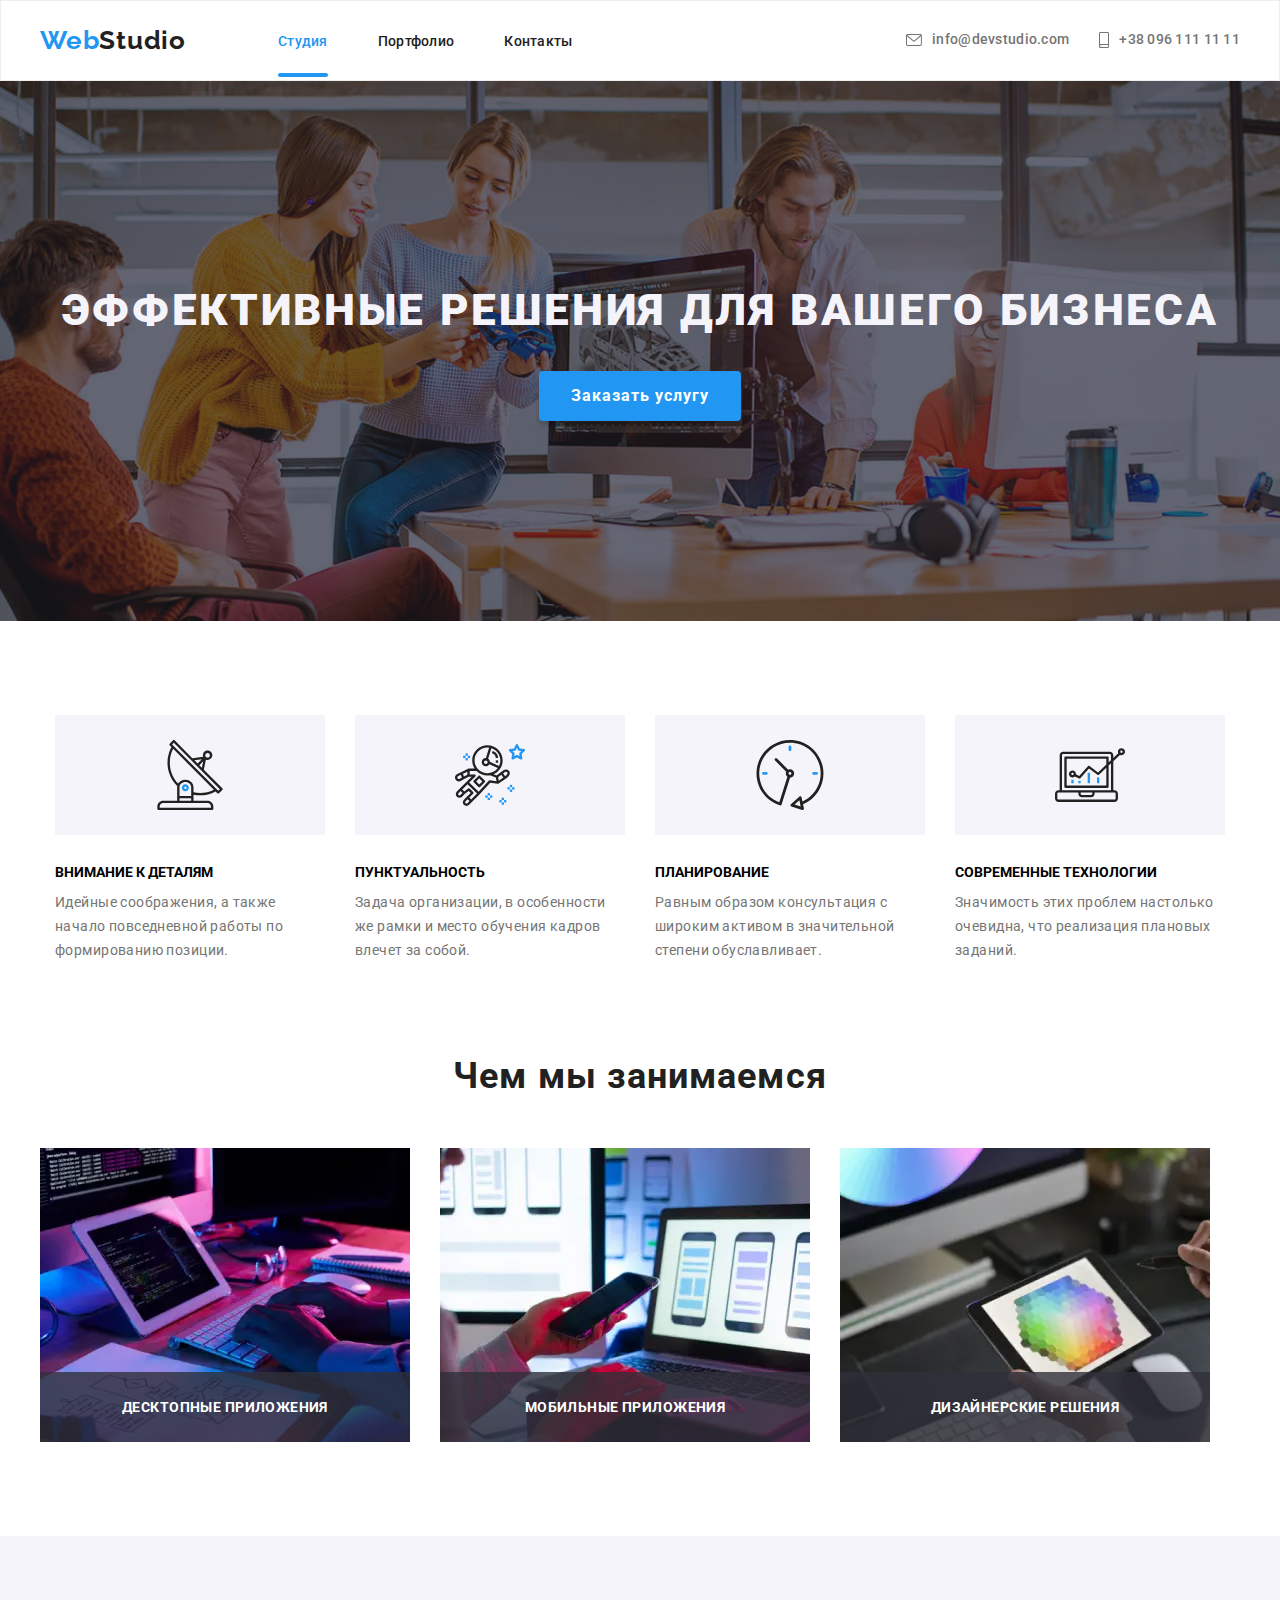
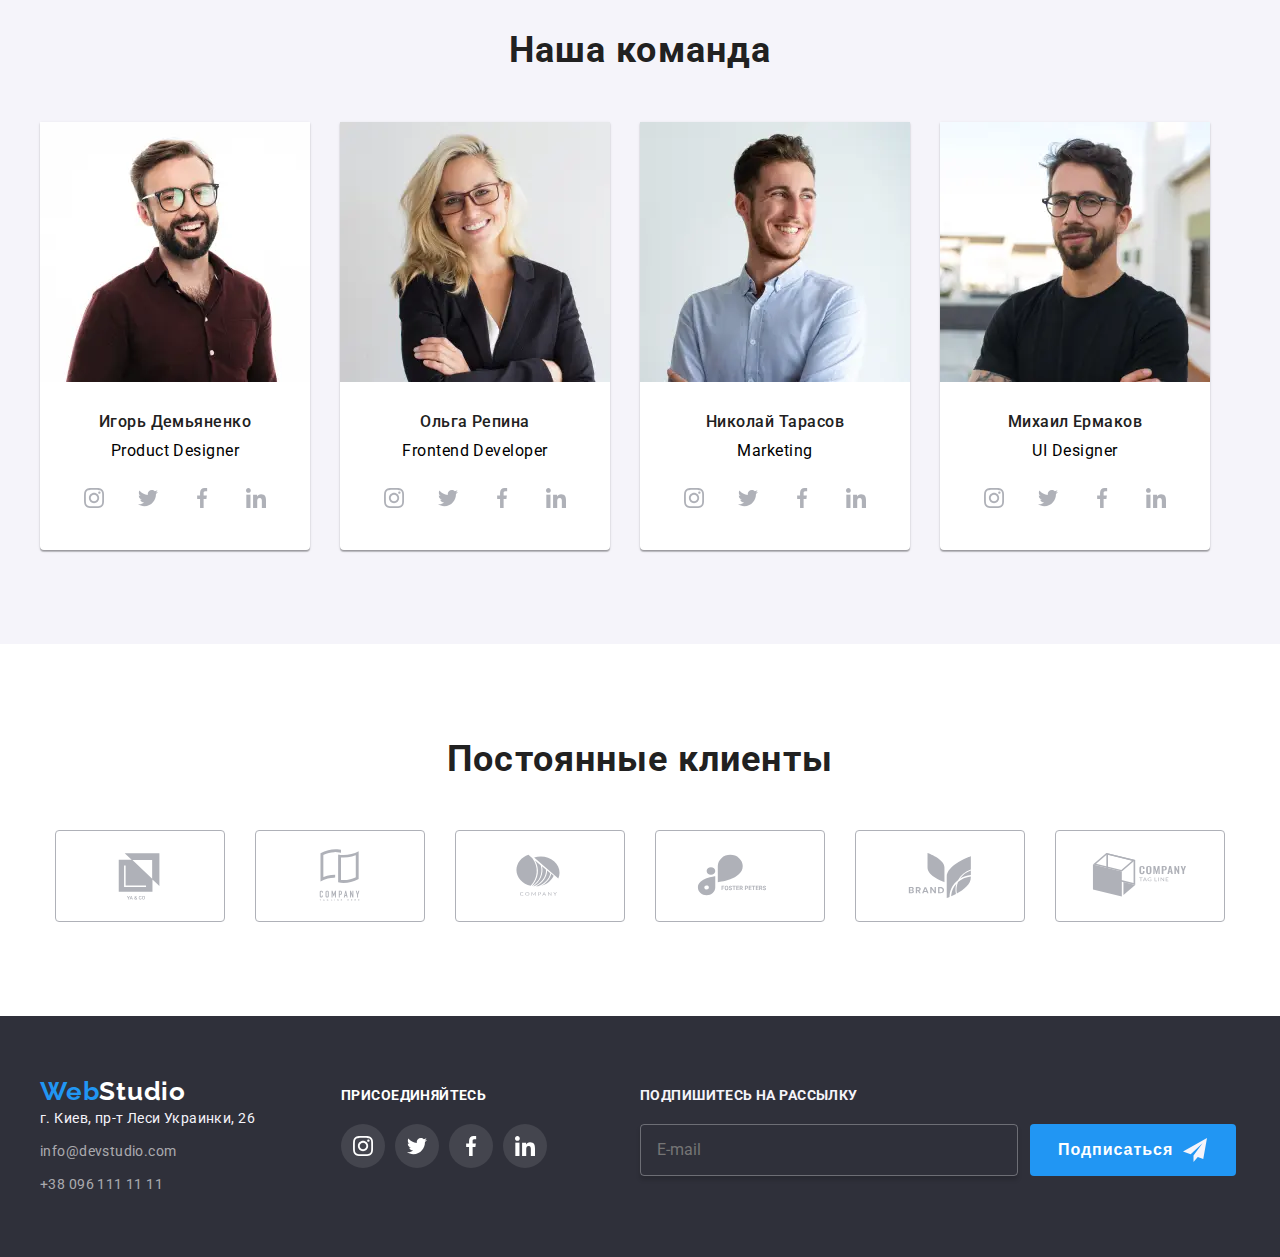
==== commit 692b356d: "Готова к сдаче" ====
--- a/index.html
+++ b/index.html
@@ -277,7 +277,7 @@
                                 media="(max-width: 767px)"
                             />
 
-                            <img class="our-team__list-img" src="./images/img-4.jpg" alt="Игорь Демьяненко" width="270" height="260">
+                            <img class="our-team__list-img" src="./images/img-4.jpg" alt="Игорь Демьяненко" width="450" height="260">
                         </picture>
                         <div class="our-team__wrapper">
                         <h3 class="team-members">Игорь Демьяненко</h3>
@@ -348,7 +348,7 @@
                                 srcset="./images/img-5-mobile.jpg 1x, ./images/img-5-mobile@2x.jpg 2x"
                                 media="(max-width: 767px)"
                             />
-                            <img class="our-team__list-img" src="./images/img-5.jpg" alt="Ольга Репина" width="270" height="260">
+                            <img class="our-team__list-img" src="./images/img-5.jpg" alt="Ольга Репина" width="450" height="260">
                         </picture>
                         <div class="our-team__wrapper">
                         <h3 class="team-members">Ольга Репина</h3>
@@ -419,7 +419,7 @@
                                 srcset="./images/img-6-mobile.jpg 1x, ./images/img-6-mobile@2x.jpg 2x"
                                 media="(max-width: 767px)"
                             />
-                            <img class="our-team__list-img" src="./images/img-6.jpg" alt="Николай Тарасов" width="270" height="260">
+                            <img class="our-team__list-img" src="./images/img-6.jpg" alt="Николай Тарасов" width="450" height="260">
                         </picture>
                         <div class="our-team__wrapper">
                         <h3 class="team-members">Николай Тарасов</h3>
@@ -490,7 +490,7 @@
                                 srcset="./images/img-7-mobile.jpg 1x, ./images/img-7-mobile@2x.jpg 2x"
                                 media="(max-width: 767px)"
                             />
-                            <img class="our-team__list-img" src="./images/img-7.jpg" alt="Михаил Ермаков" width="270" height="260">
+                            <img class="our-team__list-img" src="./images/img-7.jpg" alt="Михаил Ермаков" width="450" height="260">
                         </picture>
                         <div class="our-team__wrapper">
                         <h3 class="team-members">Михаил Ермаков</h3>
--- a/css/main.min.css
+++ b/css/main.min.css
@@ -1,2 +1,2 @@
-:root{--primary-text-color: #212121;--secondary-text-color: #757575;--black-second-color: #000000;--accent-color: #2196f3;--background-color-white: #ffffff;--links-footer-color: rgba(255, 255, 255, 0.6);--hero-background-grey: #2f303a;--botton-background-color: #f5f4fa;--team-background-color: #f5f4fa;--botton-hover-blue: #188ce8;--social-links-color: #afb1b8;--border-color: #eeeeee;--timing-function: cubic-bezier(0.4, 0, 0.2, 1);--primary-font-family: Roboto, sans-serif}.visually-hidden{position:absolute;width:1px;height:1px;margin:-1px;border:0;padding:0;white-space:nowrap;clip-path:inset(100%);clip:rect(0 0 0 0);overflow:hidden}body{font-family:'Roboto', sans-serif;font-family:'Roboto';margin:0;padding:0}h1,h2,h3,h4,h5,h6,p{margin-top:0;margin-bottom:0}ul,ol{margin-top:0;margin-bottom:0;padding-left:0}img{display:block;max-width:100%;height:auto}address{font-style:normal}.list{list-style:none}.link{text-decoration:none}@media screen and (min-width: 1200px){.section{padding-top:94px;padding-bottom:94px}}@media screen and (max-width: 1199px){.section{padding-top:60px;padding-bottom:60px}}.section.third-section{padding-top:0px}.section__titles{font-weight:700;font-size:36px;line-height:1.16;text-align:center;letter-spacing:0.03em;color:#212121;margin-bottom:50px}@media screen and (min-width: 1200px){.section__titles{font-size:36px;line-height:42px}}@media screen and (max-width: 1199px){.section__titles{font-size:28px;line-height:33px;margin-bottom:30px}}.container{max-width:1200px;padding-left:15px;padding-right:15px;margin-left:auto;margin-right:auto}.header__container{display:flex;align-items:center}.container{padding-left:15px;padding-right:15px;margin-left:auto;margin-right:auto}@media screen and (min-width: 480px){.container{width:480px}}@media screen and (min-width: 768px){.container{width:768px}}@media screen and (min-width: 1200px){.container{width:1200px}}.logo-header{font-family:"Raleway";font-style:normal;font-weight:bold;font-size:26px;line-height:1.19;margin-right:92px;letter-spacing:0.03em;color:var(--primary-text-color)}.logo-accent{font-family:"Raleway";font-style:normal;font-weight:bold;font-size:26px;line-height:1.19;letter-spacing:0.03em;color:var(--accent-color)}.logo-footer{width:145px;height:31px;font-family:"Raleway";font-style:normal;font-weight:bold;font-size:26px;line-height:1.19;letter-spacing:0.03em;color:var(--background-color-white)}.our-team{margin-bottom:50px;font-weight:bold;font-size:36px;line-height:1.16;text-align:center;letter-spacing:0.03em;color:var(--primary-text-color)}.backdrop{position:fixed;top:0;left:0;width:100vw;height:100vh;background-color:rgba(0,0,0,0.2);transition:opacity 500ms linear, visibility 500ms linear}.backdrop.is-hidden{opacity:0;visibility:hidden;pointer-events:none}.modal{position:absolute;top:50%;left:50%;transform:translate(-50%, -50%);width:528px;background-color:var(--background-color-white);padding:40px;box-shadow:0px 1px 3px rgba(0,0,0,0.12),0px 1px 1px rgba(0,0,0,0.14),0px 2px 1px rgba(0,0,0,0.2);border-radius:4px;transform:translate(-50%, -50%) scale(1);opacity:1;transition:transform 250ms cubic-bezier(0.4, 0, 0.2, 1),opacity 250ms cubic-bezier(0.4, 0, 0.2, 1)}@media screen and (max-width: 1199px){.modal{width:450px;height:609px}}.backdrop.is-hidden .modal{transform:translate(-50%, -50%) scale(0.4);opacity:0}.backdrop .modal{transform:translate(-50%, -50%) scale(1);opacity:1}.modal-close-btn{position:absolute;top:8px;right:8px;display:flex;justify-content:center;align-items:center;width:30px;height:30px;border-radius:50%;border:1px solid rgba(0,0,0,0.1);background-color:transparent;padding:0;cursor:pointer}.modal-close-btn:hover .modal-close-icon,.modal-close-btn:focus .modal-close-icon{fill:var(--accent-color)}.modal-close-icon:hover,.modal-close-icon:focus{fill:var(--accent-color);transition:fill 250ms var(--timing-function)}.contact-form-title{font-weight:700;font-size:20px;line-height:23px;text-align:center;letter-spacing:0.03em;color:var(--primary-text-color)}@media screen and (max-width: 1199px){.contact-form-title{width:370px;display:flex;text-align:center;font-size:20px;line-height:30px}}.contact-form{margin-bottom:12px}.contact-form-field{display:block;position:relative;margin-bottom:10px}.contact-form-data{font-family:'Roboto';font-style:normal;font-weight:400;font-size:12px;line-height:14px;letter-spacing:0.01em;color:var(--secondary-text-color)}.contact-form-input-wrapper{position:relative;display:block;margin-top:4px}.contact-form-input{width:100%;height:40px;padding-left:42px;border:1px solid rgba(33,33,33,0.2);border-radius:4px;transition:250ms var(--timing-function)}.contact-form-input:focus{outline:none;border-color:var(--accent-color)}.contact-form-icon{position:absolute;top:50%;left:12px;transform:translateY(-50%);display:block;transition:250ms var(--timing-function)}.contact-form-input:focus+.contact-form-icon{fill:var(--accent-color)}.contact-form-message{width:100%;height:120px;margin-top:4px;padding:12px 16px;resize:none;border:1px solid rgba(33,33,33,0.2);border-radius:4px;transition:250ms var(--timing-function)}.contact-form-message:focus{outline:none;border-color:var(--accent-color)}.contact-form-message::placeholder{font-weight:400;font-size:12px;line-height:14px;letter-spacing:0.01em;color:rgba(117,117,117,0.5)}.contact-form-checkbox-wrapper{margin-bottom:30px}.contatc-form-checkbox-label{display:flex;align-items:center;justify-content:center;font-weight:400;font-size:14px;line-height:24px;letter-spacing:0.03em;color:var(--secondary-text-color)}.contatc-form-checkbox-label::before{display:inline-block;width:16px;height:15px;border:2px solid #555555;border-radius:2px;cursor:pointer;content:"";margin-right:10px}.contact-form-checkbox:focus+.contatc-form-checkbox-label::before{outline:1px solid var(--accent-color)}.contact-form-checkbox:checked+.contatc-form-checkbox-label::before{background-image:url("../images/icons/checkbox.svg");background-color:var(--accent-color);box-shadow:0 0 0 4px var(--background-color-white);background-size:cover;border-color:var(--accent-color)}@media screen and (max-width: 1199px){.contatc-form-checkbox-label{font-size:12px;line-height:14px}}.terms{color:var(--accent-color)}.contact-form-submit-btn{display:block;margin:0 auto;padding:10px 56px;border-radius:4px;background-color:var(--accent-color);box-shadow:0px 4px 4px rgba(0,0,0,0.15);font-family:"Roboto";font-style:normal;font-weight:700;font-size:16px;line-height:1.88;cursor:pointer;align-items:center;text-align:center;letter-spacing:0.06em;color:var(--background-color-white);border:none}.contact-form-submit-btn:hover{background-color:var(--botton-hover-blue)}.services-btn{min-width:200px;padding:10px 32px;border-radius:4px;margin:0 auto;background-color:var(--accent-color);box-shadow:0px 4px 4px rgba(0,0,0,0.15);font-family:"Roboto";font-style:normal;font-weight:700;font-size:16px;line-height:1.87;cursor:pointer;display:flex;align-items:center;text-align:center;letter-spacing:0.06em;color:var(--background-color-white);border:none}.services-btn:hover,.services-btn:focus{background-color:var(--botton-hover-blue)}.portfolio-btn{padding:6px 22px;border:none;border-radius:4px;font-family:"Roboto";font-style:normal;font-weight:500;font-size:16px;line-height:1.62;text-align:center;letter-spacing:0.03em;color:var(--primary-text-color);cursor:pointer;border:none;transition:color 250ms var(--timing-function),background-color 250ms var(--timing-function)}.portfolio-btn:hover,.portfolio-btn:focus{background:var(--accent-color);box-shadow:0px 3px 1px rgba(0,0,0,0.1),0px 1px 2px rgba(0,0,0,0.08),0px 2px 2px rgba(0,0,0,0.12);color:var(--background-color-white)}.portfolio-btn-active{background-color:var(--accent-color);color:var(--botton-background-color);font-family:'Roboto';font-weight:500;font-size:16px;line-height:26px;text-align:center;letter-spacing:0.03em;cursor:pointer;padding:6px 22px;border-radius:4px;border:transparent}.subscribe-btn{display:flex;align-items:center;text-align:center;padding:10px 28px;width:200px;font-weight:700;font-size:16px;line-height:1.88;letter-spacing:0.06em;color:var(--background-color-white);background-color:var(--accent-color);border-color:var(--accent-color);box-shadow:0pc 4px 4px rgba(0,0,0,0.15);border-radius:4px;transition:backgroudn-color 250ms var(--timing-function);cursor:pointer;border:none;margin-right:auto;margin-left:auto}.subscribe-btn:hover,.subscribe-btn:focus{background-color:var(--botton-hover-blue)}@media screen and (min-width: 768px){.footer-join{margin-bottom:102px}}@media screen and (min-width: 1200px){.footer-join{margin-bottom:0}}.join-list{display:flex;justify-content:center;align-items:center}@media screen and (max-width: 767px){.join-list{margin-bottom:60px}}.join-list__item:not(:last-child){margin-right:10px}.join-list__link{display:flex;align-items:center;justify-content:center;width:44px;height:44px;background:rgba(255,255,255,0.1);border-radius:50%;transition:background-color 250ms var(--timing-function)}.join-list__link:hover,.join-list__link:focus{background-color:var(--accent-color)}.join-name{font-family:'Roboto';font-style:normal;font-weight:700;font-size:14px;line-height:16px;letter-spacing:0.03em;text-transform:uppercase;padding-bottom:20px;color:#FFFFFF;position:relative;right:30px}@media screen and (max-width: 767px){.join-name{text-align:center;right:0;margin-top:60px}}@media screen and (max-width: 1199px){.join-name{text-align:center;right:0}}.join-list__link{background-color:rgba(255,255,255,0.1)}.join-icon{fill:var(--background-color-white)}.join-list{display:flex}.join-list__item:not(:last-child){margin-right:10px}.join-list__link{display:flex;align-items:center;justify-content:center;width:44px;height:44px;background:rgba(255,255,255,0.1);border-radius:50%;transition:background-color 250ms var(--timing-function)}.join-list__link:hover,.join-list__link:focus{background-color:var(--accent-color)}@media screen and (min-width: 768px) and (max-width: 1199.98px){.subscribe-contect{margin-top:60px}}@media screen and (max-width: 1199.98px){.subscribe-contect{width:100%}}@media screen and (min-width: 1200px){.subscribe-contect{margin-left:93px}}.subscribe-title{margin-bottom:20px;font-family:'Roboto';font-weight:700;font-size:14px;line-height:1.17;color:var(--background-color-white);margin-bottom:20px;letter-spacing:0.03em;text-transform:uppercase}@media screen and (max-width: 1199.98px){.subscribe-title{text-align:center}}.subscribe-block{text-align:center}@media screen and (min-width: 1200px){.subscribe-block{display:flex}}.subscribe-icon{margin-left:10px;fill:var(--background-color-white)}.subscribe-email{width:450px;padding-left:16px;padding-top:15px;padding-bottom:15px;background-color:inherit;box-shadow:0px 4px 4px 0px #00000026;border:1px solid #ffffff4d;border-radius:4px;font-family:Roboto;font-size:16px;line-height:1.25;color:var(--background-color-white);margin-bottom:20px}@media screen and (max-width: 480px){.subscribe-email{width:100%}}@media screen and (min-width: 768px) and (max-width: 1199.98px){.subscribe-email{display:block;margin-right:auto;margin-left:auto}}@media screen and (min-width: 1200px){.subscribe-email{width:358px;margin-bottom:0}}.subscribe-btn{display:inline-flex;background-color:var(--accent-color);color:var(--background-color-white);font-weight:700;font-size:16px;line-height:1.88;align-items:center;letter-spacing:0.06em;cursor:pointer;padding-top:10px;padding-right:29px;padding-bottom:10px;padding-left:28px;border:transparent;border-radius:4px}@media screen and (min-width: 1200px){.subscribe-btn{margin-left:12px}}.subscribe-btn:hover,.subscribe-btn:focus{background-color:var(--botton-hover-blue)}.header{position:relative;padding-top:25px;padding-bottom:25px;border:1px solid var(--border-color)}.header__container{display:flex;justify-content:space-between;align-items:center}@media screen and (max-width: 767px){.header__container>.header-hidden{display:none}}.header-hidden{margin-left:auto}@media screen and (max-width: 1199px){.contact-email{display:flex;margin-bottom:10px}}@media screen and (max-width: 767px){.nav-list{display:none}.header-list{display:none}.mobile-menu-btn{background-color:transparent;border:none;padding:0;line-height:0}.mobile-menu-btn__icon{fill:#212121}.mobile-menu{position:fixed;top:0;left:0;width:100%;height:100%;z-index:999;padding:40px;transform:translateX(100%);transition:transform 250ms ease-in-out;display:flex;flex-direction:column;background-color:#fff}}@media screen and (max-width: 767px) and (min-width: 768px){.mobile-menu{opacity:0;visibility:hidden;pointer-events:none}}@media screen and (max-width: 767px){.mobile-menu.is-open{transform:translateX(0)}.mobile-menu__nav{display:block;margin-left:40px}.mobile-menu__item:not(:last-child){margin-bottom:32px}.mobile-menu__link{font-family:'Roboto';font-style:normal;font-weight:500;font-size:40px;line-height:47px;letter-spacing:0.02em;color:var(--primary-text-color);transition:color 250ms cubic-bezier(0.4, 0, 0.2, 1);padding-bottom:28px}.mobile-menu__link:hover,.mobile-menu__link:focus{color:var(--accent-color)}.mobile-menu__link.active{color:var(--accent-color)}.mobile_menu__contacts{margin-bottom:64px;margin-left:40px;margin-top:auto}.mobile-menu__contact-link-tel{font-family:'Roboto';font-style:normal;font-weight:500;font-size:34px;line-height:40px;letter-spacing:0.02em;color:var(--accent-color)}.mobile-menu__contact-link-email{font-family:'Roboto';font-style:normal;font-weight:500;font-size:24px;line-height:28px;letter-spacing:0.02em;color:var(--secondary-text-color)}.mobile-menu__socials{display:flex;align-items:center;margin-left:40px}.mobile-menu__socials-item:not(:last-child){padding-left:0;padding-right:10px;border-right:1px solid rgba(33,33,33,0.2)}.mobile-menu__socials-item:not(:first-child){padding-left:10px}.mobile-menu__socials-link{font-family:'Roboto';font-style:normal;font-weight:500;font-size:18px;line-height:22px;letter-spacing:0.02em;color:var(--accent-color)}.mobile-menu.is-open{opacity:1;visibility:visible;pointer-events:auto}.mobile-menu__close-btn{position:absolute;top:21px;right:15px;display:flex;justify-content:center;align-items:center;width:18px;height:18px;background-color:transparent;border-color:transparent;border:none;padding:0;line-height:0;cursor:pointer}.mobile-menu__close-btn:hover .mobile-menu__close-icon,.mobile-menu__close-btn:focus .mobile-menu__close-icon{fill:var(--accent-color)}.mobile-menu__close-icon:hover,.mobile-menu__close-icon:focus{fill:var(--accent-color);top:0;right:0;cursor:pointer;transition:fill 250ms var(--timing-function)}.mobile-menu__container{position:fixed;top:0;left:0;width:100%;height:100%;padding-top:48px;padding-bottom:48px;display:flex;flex-direction:column}}@media screen and (min-width: 768px){.header{padding-top:24px;padding-bottom:24px;border:1px solid var(--border-color)}.navigation{display:flex;align-items:center}.nav-list{display:flex;align-items:center}.header-list{align-items:center;margin-left:auto}.mobile-menu-btn{display:none}.mobile-menu{display:none}.logo-header{font-family:"Raleway";font-style:normal;font-weight:bold;font-size:24px;line-height:1.16;margin-right:88px;letter-spacing:0.03em;color:var(--primary-text-color)}.logo-accent{font-family:"Raleway";font-style:normal;font-weight:bold;font-size:24px;line-height:1,16;letter-spacing:0.03em;color:var(--accent-color)}.nav-list__item:not(:last-child){margin-right:50px}.nav-list__link{position:relative;font-weight:500;font-size:14px;line-height:1.14;letter-spacing:0.02em;color:var(--primary-text-color);transition:color 250ms cubic-bezier(0.4, 0, 0.2, 1);padding-bottom:28px}.nav-list__link:hover,.nav-list__link:focus{color:var(--accent-color)}.nav-list__link.active{color:var(--accent-color)}.navigation.nav-list__link{position:relative;display:block;padding-top:32px;padding-bottom:32px}.navigation .nav-list__link.active::after{position:absolute;bottom:0;left:0;content:"";display:block;width:100%;height:4px;border-radius:2px;background-color:#2196f3}.header-icon__email{width:14px;height:10px;margin-right:8px}.header-icon__tel{width:10px;height:14px;margin-right:8px}.contact-email{display:flex;align-items:center;font-family:'Roboto';font-weight:500;font-size:12px;line-height:1.16;letter-spacing:0.02em;margin-left:auto;color:var(--secondary-text-color);transition:color 250ms var(--timing-function)}.contact-email:hover,.contact-email:focus{color:var(--accent-color)}.contact-number{display:flex;align-items:center;font-family:'Roboto';font-weight:500;font-size:12px;line-height:1.16;letter-spacing:0.02em;color:var(--secondary-text-color);transition:color 250ms cubic-bezier(0.4, 0, 0.2, 1)}.contact-number:hover,.contact-number:focus{color:var(--accent-color)}}@media screen and (min-width: 1200px){.header{padding-top:24px;padding-bottom:24px;border:1px solid var(--border-color)}.container{max-width:1200px;padding-left:15px;padding-right:15px;margin-left:auto;margin-right:auto}.header__container{display:flex;align-items:center}.navigation{display:flex;align-items:center}.nav-list{display:flex;align-items:center}.logo-header{font-family:"Raleway";font-style:normal;font-weight:bold;font-size:26px;line-height:1.19;margin-right:92px;letter-spacing:0.03em;color:var(--primary-text-color)}.logo-accent{font-family:"Raleway";font-style:normal;font-weight:bold;font-size:26px;line-height:1, 19;letter-spacing:0.03em;color:var(--accent-color)}.nav-list__item:not(:last-child){margin-right:50px}.nav-list__link{position:relative;font-weight:500;font-size:14px;line-height:1.14;letter-spacing:0.02em;color:var(--primary-text-color);transition:color 250ms cubic-bezier(0.4, 0, 0.2, 1);padding-bottom:28px}.nav-list__link:hover,.nav-list__link:focus{color:var(--accent-color)}.nav-list__link.active{color:var(--accent-color)}.navigation.nav-list__link{position:relative;display:block;padding-top:32px;padding-bottom:32px}.navigation .nav-list__link.active::after{position:absolute;bottom:0;left:0;content:"";display:block;width:100%;height:4px;border-radius:2px;background-color:#2196f3}.header-icon__email{width:16px;height:12px;margin-right:10px}.header-icon__tel{width:10px;height:16px;margin-right:10px}.header-list{display:flex;align-items:center;margin-left:auto}.contact-email{display:flex;align-items:center;font-family:'Roboto';font-weight:500;font-size:14px;line-height:1.14;letter-spacing:0.02em;margin-left:auto;margin-right:30px;color:var(--secondary-text-color);transition:color 250ms var(--timing-function)}.contact-email:hover,.contact-email:focus{color:var(--accent-color)}.contact-number{display:flex;align-items:center;font-family:'Roboto';font-weight:500;font-size:14px;line-height:1.14;letter-spacing:0.02em;color:var(--secondary-text-color);transition:color 250ms cubic-bezier(0.4, 0, 0.2, 1)}.contact-number:hover,.contact-number:focus{color:var(--accent-color)}.header-icon{fill:currentColor;margin-right:10px}}.main-section{display:flex;align-items:center}@media screen and (min-width: 480px){.main-section{height:400px}}@media screen and (min-width: 768px){.main-section{height:400px}}@media screen and (min-width: 1200px){.main-section{height:600px}}.main-section__bg{background:linear-gradient(rgba(47,48,58,0.4), rgba(47,48,58,0.4)),url(/images/hero/bg-mobile.png);background-size:cover;background-repeat:no-repeat;background-position:center}@media (min-device-pixel-ratio: 2), (min-resolution: 192dpi), (min-resolution: 2dppx){.main-section__bg{background:linear-gradient(rgba(47,48,58,0.4), rgba(47,48,58,0.4)),url(/images/hero/bg-mobile@2x.png);background-size:cover;background-repeat:no-repeat;background-position:center}}@media screen and (min-width: 768px){.main-section__bg{background:linear-gradient(rgba(47,48,58,0.4), rgba(47,48,58,0.4)),url(/images/hero/bg-tablet.png);background-size:cover;background-repeat:no-repeat;background-position:center}}@media screen and (min-width: 768px) and (min-device-pixel-ratio: 2), screen and (min-width: 768px) and (min-resolution: 192dpi), screen and (min-width: 768px) and (min-resolution: 2dppx){.main-section__bg{background:linear-gradient(rgba(47,48,58,0.4), rgba(47,48,58,0.4)),url(/images/hero/bg-tablet@2x.png);background-size:cover;background-repeat:no-repeat;background-position:center}}@media screen and (min-width: 1200px){.main-section__bg{background:linear-gradient(rgba(47,48,58,0.4), rgba(47,48,58,0.4)),url(/images/hero/bg.png);background-size:cover;background-repeat:no-repeat;background-position:center}}@media screen and (min-width: 1200px) and (min-device-pixel-ratio: 2), screen and (min-width: 1200px) and (min-resolution: 192dpi), screen and (min-width: 1200px) and (min-resolution: 2dppx){.main-section__bg{background:linear-gradient(rgba(47,48,58,0.4), rgba(47,48,58,0.4)),url(/images/hero/bg@2x.png);background-size:cover;background-repeat:no-repeat;background-position:center}}.main-section__title{width:696px;font-family:'Roboto';font-style:normal;font-weight:900;font-size:44px;line-height:1.36;text-align:center;letter-spacing:0.06em;text-transform:uppercase;color:var(--background-color-white);display:flex;margin:0 auto;margin-bottom:30px}@media screen and (max-width: 1199px){.main-section__title{font-size:26px;line-height:42px;width:360px}}.second-section{padding-top:94px;padding-bottom:94px}@media screen and (max-width: 1199px){.second-section{padding-top:60px;padding-bottom:60px}}.peculiarities-flex{display:flex;flex-wrap:wrap}.peculiarities-list{justify-content:center;grid-gap:30px}@media screen and (min-width: 480px){.peculiarities-list__item{width:450px}}@media screen and (min-width: 768px){.peculiarities-list__item{width:354px}}@media screen and (min-width: 1200px){.peculiarities-list__item{width:270px}}.peculiarities-list__div{display:flex;height:120px;align-items:center;justify-content:center;flex-direction:column;margin-bottom:30px;background:#F5F4FA}@media screen and (min-width: 480px){.peculiarities-list__div{width:450px}}@media screen and (min-width: 768px){.peculiarities-list__div{width:354px}}@media screen and (min-width: 1200px){.peculiarities-list__div{width:270px}}.peculiarities-list__logo{align-items:center}.peculiarities{margin-bottom:10px;font-weight:700;font-size:14px;line-height:1.14;text-transform:uppercase;text-align:center}@media screen and (min-width: 768px){.peculiarities{text-align:left}}.features{font-size:14px;line-height:1.71;font-weight:400;letter-spacing:0.03em;color:var(--secondary-text-color)}.third-section{margin-left:auto;margin-right:auto}@media screen and (max-width: 1199px){.third-section{display:none}}.about-us{margin-bottom:50px;min-width:376px;height:42px;font-weight:bold;font-size:36px;line-height:1.16;text-align:center;letter-spacing:0.03em;color:var(--primary-text-color)}.about-us__list{display:flex;align-items:center;margin-left:-30px;margin-bottom:-30px}.about-us__list-item{position:relative;flex-basis:calc(100% - 90px)/3;margin-left:30px;margin-bottom:30px}.about-us__lable{position:absolute;bottom:0;left:0;width:100%;text-align:center;background:rgba(47,48,58,0.8)}.about-us__paragraph{display:inline-block;padding:27px 0;font-weight:700;font-size:14px;text-align:center;letter-spacing:0.03em;text-transform:uppercase;color:var(--background-color-white)}.fourth-section{background:var(--team-background-color)}.our-team__list{display:flex;justify-content:space-between;margin:0;padding:0;flex-wrap:wrap;justify-content:center}.our-team__list-item{background:#FFFFFF;box-shadow:0px 1px 3px rgba(0,0,0,0.12),0px 1px 1px rgba(0,0,0,0.14),0px 2px 1px rgba(0,0,0,0.2);border-radius:0px 0px 4px 4px}@media screen and (max-width: 767px){.our-team__list-item{width:450px;height:622px;margin-bottom:30px}}@media screen and (min-width: 768px){.our-team__list-item{width:354px;height:536px;margin-bottom:30px}}@media screen and (max-width: 767px){.our-team__list-item:nth-child(4){margin-bottom:0}}@media screen and (max-width: 768px){.our-team__list-item:nth-child(3){margin-bottom:30px}}@media screen and (min-width: 768px){.our-team__list-item:last-child,.our-team__list-item:nth-child(3){margin-bottom:0}}.our-team__list-item:not(:last-child){margin-right:30px}@media screen and (max-width: 767px){.our-team__list-item:not(:last-child){margin-right:0}}@media screen and (max-width: 1199px){.our-team__list-item:nth-child(2){margin-right:0}}@media screen and (max-width: 767px){.our-team__list-img{width:450px;height:460px}}@media screen and (min-width: 767px){.our-team__list-img{width:354px;height:374px}}.our-team__wrapper{padding-top:30px;padding-bottom:30px}.team-members{font-weight:500;font-size:16px;line-height:1.18;text-align:center;letter-spacing:0.03em;color:var(--primary-text-color);margin-bottom:10px}.members-positions{font-weight:400;font-size:16px;line-height:1.18;text-align:center;letter-spacing:0.03em;color:var(--secondary-text-color);margin-bottom:16px}.social-list{display:flex;justify-content:center;align-items:center}.social-list__item:not(:last-child){margin-right:10px}.social-list__link{display:flex;align-items:center;justify-content:center;width:44px;height:44px;background-color:var(--background-color-white);border-radius:50%;transition:250ms ease}.social-list__link:hover,.social-list__link:focus{background-color:var(--accent-color);transition:250ms var(--timing-function)}.social-list__icon{fill:var(--social-links-color);transition:fill 250ms var(--timing-function)}.social-list__link:hover .social-list__icon,.social-list__link:focus .social-list__icon{fill:var(--background-color-white)}@media screen and (max-width: 1199px){.fift-section{padding-top:60px;padding-bottom:60px}}.clients-list{display:flex;flex-wrap:wrap;justify-content:center;cursor:pointer;gap:30px}@media screen and (max-width: 767.98px){.clients-list{display:grid;grid-template-columns:1fr 1fr;grid-gap:30px;justify-content:center}}@media screen and (min-width: 1200px){.clients-list{display:flex;flex-wrap:nowrap;justify-content:center}}@media screen and (min-width: 768px){.clients-list{display:flex}}.clients-list__item{padding:0}.clients-list__link{box-sizing:border-box;border:1px solid var(--social-links-color);border-radius:4px;height:92px;fill:var(--social-links-color);display:flex;align-items:center;justify-content:center;transition:250ms ease}@media screen and (max-width: 767px){.clients-list__link{max-width:210px}}@media screen and (min-width: 768px){.clients-list__link{width:226px}}@media screen and (min-width: 1200px){.clients-list__link{width:170px}}.clients-list__link:hover{border-color:var(--accent-color);transition:transform 250ms cubic-bezier(0.4, 0, 0.2, 1)}.clients-list__link:focus{border-color:var(--accent-color);transition:transform 250ms cubic-bezier(0.4, 0, 0.2, 1)}.clients-list__link:hover{fill:var(--accent-color)}.clients-list__link:focus{fill:var(--accent-color)}.footer{background-color:var(--hero-background-grey);padding-top:60px;padding-bottom:60px}@media screen and (min-width: 768px) and (max-width: 1199.98px){.footer-container{display:flex;flex-wrap:wrap;justify-content:space-around}}@media screen and (min-width: 1200px){.footer-container{display:flex;align-items:baseline}}@media screen and (max-width: 767.98px){.address{margin-bottom:60px}}.footer-list{color:var(--background-color-white);font-family:'Roboto';font-size:14px;line-height:1.71;letter-spacing:0.03em}@media screen and (min-width: 1200px){.footer-list{display:flex;flex-wrap:wrap}}.footer-list .contact:hover,.footer-list .contact:focus{color:var(--accent-color)}.street{color:var(--background-color-white);font-family:'Roboto';font-style:normal;font-size:14px;line-height:1.71;letter-spacing:0.03em;text-align:center;margin-bottom:9px}.footer-list__item{text-align:center}.footer-list__item:not(:last-child){margin-bottom:9px}.contact{color:rgba(255,255,255,0.6);text-decoration:none;font-style:normal;font-family:'Roboto';font-size:14px;line-height:1.71;letter-spacing:0.03em;transition:color 250ms cubic-bezier(0.4, 0, 0.2, 1)}.joim-name{font-family:'Roboto';font-weight:700;font-size:14px;line-height:1.17;color:var(--background-color-white);margin-bottom:20px;letter-spacing:0.03em;text-transform:uppercase}@media screen and (max-width: 1199.98px){.joim-name{text-align:center}}.footer-join{display:flex;flex-direction:column;align-items:baseline}@media screen and (max-width: 767.98px){.footer-join{margin-bottom:60px}}@media screen and (min-width: 1200px){.footer-join{margin-left:70px}}.join-list{display:flex;justify-content:center}@media screen and (min-width: 1200px){.footer-info{width:231px}}.join-list__link{display:flex;width:44px;height:44px;justify-content:center;align-items:center;background-color:#ffffff1a;border-radius:50%;color:var(--background-color-white);transition:background-color 250ms cubic-bezier(0.4, 0, 0.2, 1)}.join-list__link:hover,.join-list__link:focus{background-color:var(--accent-color)}.join-icon{fill:var(--background-color-white)}.join-list__item:not(:last-child){margin-right:10px}.btn-section{background-color:var(--secondary-color);padding-top:89px;padding-bottom:99px}@media screen and (max-width: 1199.98px){.btn-section{padding-top:40px;padding-bottom:60px}}.portfolio-btn-list{display:flex;align-items:center;justify-content:center;margin-bottom:50px}@media screen and (max-width: 767.98px){.portfolio-btn-list{justify-content:flex-start;flex-wrap:wrap;margin-bottom:40px}}@media screen and (min-width: 768px) and (max-width: 1199.98px){.portfolio-btn-list{margin-bottom:30px}}.portfolio-btn-list__item:not(:last-child){margin-right:8px}@media screen and (min-width: 480px) and (max-width: 767.98px){.portfolio-btn-list__item:nth-child(3){margin-right:0}}@media screen and (max-width: 767.98px){.portfolio-btn-list__item:nth-child(-n+3){margin-bottom:15px}}@media screen and (max-width: 479.98px){.portfolio-btn-list__item:nth-child(-n+5){margin-bottom:15px}}@media screen and (min-width: 1200px){.portfolio-department-list{padding-bottom:94px}}.portfolio-department-list{display:flex;flex-wrap:wrap}@media screen and (min-width: 768px) and (max-width: 1199.98px){.portfolio-department-list{margin:-15px}}.portfolio-department-list__item{margin-bottom:30px;background-color:var(--secondary-color)}@media screen and (min-width: 480px){.portfolio-department-list__item{width:100%}}@media screen and (min-width: 768px){.portfolio-department-list__item{width:354px}}@media screen and (min-width: 768px) and (max-width: 1199.98px){.portfolio-department-list__item{margin:15px}}@media screen and (min-width: 1200px){.portfolio-department-list__item{width:370px;margin-right:30px}.portfolio-department-list__item:nth-child(3n+3){margin-right:0}.portfolio-department-list__item:nth-last-child(-n+3){margin-bottom:0}}@media screen and (max-width: 767.98px){.portfolio-department-list__item:not(:last-child){margin-bottom:30px}}.portfolio-department-list{display:flex;flex-wrap:wrap;transition:color 250ms var(--timing-function),background-color 250ms var(--timing-function)}@media screen and (min-width: 480){.portfolio-department-list{padding-left:15px;padding-right:15px;margin-left:auto;margin-right:auto}}.portfolio-department-list__item{cursor:pointer;display:flex;flex-direction:column}.portfolio-department-list__item:hover,.portfolio-department-list__item:focus{box-shadow:0px 1px 1px rgba(0,0,0,0.12),0px 4px 4px rgba(0,0,0,0.06),1px 4px 6px rgba(0,0,0,0.16)}.portfolio-department-list__item:hover .project-overlay{transform:translateY(0)}.project-wrapper{position:relative;overflow:hidden}.project-overlay{position:absolute;top:0;left:0;width:100%;height:100%;background:rgba(33,150,243,0.9);transform:translateY(100%);transition:250ms var(--timing-function)}.project-text{position:absolute;bottom:0;padding:63px 24px;width:100%;height:100%;font-weight:400;font-size:18px;line-height:1.56;letter-spacing:0.03em;color:var(--background-color-white)}.portfolio-department__wrapper{background:var(--background-color-white);border:1px solid var(--border-color);box-sizing:border-box;border-top:none;padding:20px 24px;-webkit-box-flex:1;flex-grow:1;-ms-flex-position:1}.img-description{font-style:normal;font-weight:700;font-size:18px;line-height:2;letter-spacing:0.06em;color:var(--primary-text-color);margin-bottom:4px}.department{font-style:normal;font-weight:400;font-size:16px;line-height:1.87;letter-spacing:0.03em;color:var(--secondary-text-color)}
+:root{--primary-text-color: #212121;--secondary-text-color: #757575;--black-second-color: #000000;--accent-color: #2196f3;--background-color-white: #ffffff;--links-footer-color: rgba(255, 255, 255, 0.6);--hero-background-grey: #2f303a;--botton-background-color: #f5f4fa;--team-background-color: #f5f4fa;--botton-hover-blue: #188ce8;--social-links-color: #afb1b8;--border-color: #eeeeee;--timing-function: cubic-bezier(0.4, 0, 0.2, 1);--primary-font-family: Roboto, sans-serif}.visually-hidden{position:absolute;width:1px;height:1px;margin:-1px;border:0;padding:0;white-space:nowrap;clip-path:inset(100%);clip:rect(0 0 0 0);overflow:hidden}body{font-family:'Roboto', sans-serif;font-family:'Roboto';margin:0;padding:0}h1,h2,h3,h4,h5,h6,p{margin-top:0;margin-bottom:0}ul,ol{margin-top:0;margin-bottom:0;padding-left:0}img{display:block;max-width:100%;height:auto}address{font-style:normal}.list{list-style:none}.link{text-decoration:none}@media screen and (min-width: 1200px){.section{padding-top:94px;padding-bottom:94px}}@media screen and (max-width: 1199px){.section{padding-top:60px;padding-bottom:60px}}.section.third-section{padding-top:0px}.section__titles{font-weight:700;font-size:36px;line-height:1.16;text-align:center;letter-spacing:0.03em;color:#212121;margin-bottom:50px}@media screen and (min-width: 1200px){.section__titles{font-size:36px;line-height:42px}}@media screen and (max-width: 1199px){.section__titles{font-size:28px;line-height:33px;margin-bottom:30px}}.header__container{display:flex;align-items:center}.container{padding-left:15px;padding-right:15px;margin-left:auto;margin-right:auto}@media screen and (min-width: 480px){.container .container{width:480px}}@media screen and (min-width: 768px){.container .container{width:768px}}@media screen and (min-width: 1200px){.container .container{width:1200px}}.logo-header{font-family:"Raleway";font-style:normal;font-weight:bold;font-size:26px;line-height:1.19;margin-right:92px;letter-spacing:0.03em;color:var(--primary-text-color)}.logo-accent{font-family:"Raleway";font-style:normal;font-weight:bold;font-size:26px;line-height:1.19;letter-spacing:0.03em;color:var(--accent-color)}.logo-footer{color:var(--background-color-white);text-decoration:none;font-family:'Raleway', sans-serif;font-weight:700;font-size:26px;line-height:1.19;letter-spacing:0.03em;margin-bottom:20px}@media screen and (max-width: 1199.98px){.logo-footer{text-align:center;display:flex;align-items:center;justify-content:center}}.our-team{margin-bottom:50px;font-weight:bold;font-size:36px;line-height:1.16;text-align:center;letter-spacing:0.03em;color:var(--primary-text-color)}.backdrop{position:fixed;top:0;left:0;width:100vw;height:100vh;background-color:rgba(0,0,0,0.2);transition:opacity 500ms linear, visibility 500ms linear}.backdrop.is-hidden{opacity:0;visibility:hidden;pointer-events:none}.modal{position:absolute;top:50%;left:50%;transform:translate(-50%, -50%);width:528px;background-color:var(--background-color-white);padding:40px;box-shadow:0px 1px 3px rgba(0,0,0,0.12),0px 1px 1px rgba(0,0,0,0.14),0px 2px 1px rgba(0,0,0,0.2);border-radius:4px;transform:translate(-50%, -50%) scale(1);opacity:1;transition:transform 250ms cubic-bezier(0.4, 0, 0.2, 1),opacity 250ms cubic-bezier(0.4, 0, 0.2, 1)}@media screen and (max-width: 1199px){.modal{width:450px;height:609px}}.backdrop.is-hidden .modal{transform:translate(-50%, -50%) scale(0.4);opacity:0}.backdrop .modal{transform:translate(-50%, -50%) scale(1);opacity:1}.modal-close-btn{position:absolute;top:8px;right:8px;display:flex;justify-content:center;align-items:center;width:30px;height:30px;border-radius:50%;border:1px solid rgba(0,0,0,0.1);background-color:transparent;padding:0;cursor:pointer}.modal-close-btn:hover .modal-close-icon,.modal-close-btn:focus .modal-close-icon{fill:var(--accent-color)}.modal-close-icon:hover,.modal-close-icon:focus{fill:var(--accent-color);transition:fill 250ms var(--timing-function)}.contact-form-title{font-weight:700;font-size:20px;line-height:23px;text-align:center;letter-spacing:0.03em;color:var(--primary-text-color)}@media screen and (max-width: 1199px){.contact-form-title{width:370px;display:flex;text-align:center;font-size:20px;line-height:30px}}.contact-form{margin-bottom:12px}.contact-form-field{display:block;position:relative;margin-bottom:10px}.contact-form-data{font-family:'Roboto';font-style:normal;font-weight:400;font-size:12px;line-height:14px;letter-spacing:0.01em;color:var(--secondary-text-color)}.contact-form-input-wrapper{position:relative;display:block;margin-top:4px}.contact-form-input{width:100%;height:40px;padding-left:42px;border:1px solid rgba(33,33,33,0.2);border-radius:4px;transition:250ms var(--timing-function)}.contact-form-input:focus{outline:none;border-color:var(--accent-color)}.contact-form-icon{position:absolute;top:50%;left:12px;transform:translateY(-50%);display:block;transition:250ms var(--timing-function)}.contact-form-input:focus+.contact-form-icon{fill:var(--accent-color)}.contact-form-message{width:100%;height:120px;margin-top:4px;padding:12px 16px;resize:none;border:1px solid rgba(33,33,33,0.2);border-radius:4px;transition:250ms var(--timing-function)}.contact-form-message:focus{outline:none;border-color:var(--accent-color)}.contact-form-message::placeholder{font-weight:400;font-size:12px;line-height:14px;letter-spacing:0.01em;color:rgba(117,117,117,0.5)}.contact-form-checkbox-wrapper{margin-bottom:30px}.contatc-form-checkbox-label{display:flex;align-items:center;justify-content:center;font-weight:400;font-size:14px;line-height:24px;letter-spacing:0.03em;color:var(--secondary-text-color)}.contatc-form-checkbox-label::before{display:inline-block;width:16px;height:15px;border:2px solid #555555;border-radius:2px;cursor:pointer;content:"";margin-right:10px}.contact-form-checkbox:focus+.contatc-form-checkbox-label::before{outline:1px solid var(--accent-color)}.contact-form-checkbox:checked+.contatc-form-checkbox-label::before{background-image:url("../images/icons/checkbox.svg");background-color:var(--accent-color);box-shadow:0 0 0 4px var(--background-color-white);background-size:cover;border-color:var(--accent-color)}@media screen and (max-width: 1199px){.contatc-form-checkbox-label{font-size:12px;line-height:14px}}.terms{color:var(--accent-color)}.contact-form-submit-btn{display:block;margin:0 auto;padding:10px 56px;border-radius:4px;background-color:var(--accent-color);box-shadow:0px 4px 4px rgba(0,0,0,0.15);font-family:"Roboto";font-style:normal;font-weight:700;font-size:16px;line-height:1.88;cursor:pointer;align-items:center;text-align:center;letter-spacing:0.06em;color:var(--background-color-white);border:none}.contact-form-submit-btn:hover{background-color:var(--botton-hover-blue)}.services-btn{min-width:200px;padding:10px 32px;border-radius:4px;margin:0 auto;background-color:var(--accent-color);box-shadow:0px 4px 4px rgba(0,0,0,0.15);font-family:"Roboto";font-style:normal;font-weight:700;font-size:16px;line-height:1.87;cursor:pointer;display:flex;align-items:center;text-align:center;letter-spacing:0.06em;color:var(--background-color-white);border:none}.services-btn:hover,.services-btn:focus{background-color:var(--botton-hover-blue)}.portfolio-btn{padding:6px 22px;border:none;border-radius:4px;font-family:"Roboto";font-style:normal;font-weight:500;font-size:16px;line-height:1.62;text-align:center;letter-spacing:0.03em;color:var(--primary-text-color);cursor:pointer;border:none;transition:color 250ms var(--timing-function),background-color 250ms var(--timing-function)}.portfolio-btn:hover,.portfolio-btn:focus{background:var(--accent-color);box-shadow:0px 3px 1px rgba(0,0,0,0.1),0px 1px 2px rgba(0,0,0,0.08),0px 2px 2px rgba(0,0,0,0.12);color:var(--background-color-white)}.portfolio-btn-active{background-color:var(--accent-color);color:var(--botton-background-color);font-family:'Roboto';font-weight:500;font-size:16px;line-height:26px;text-align:center;letter-spacing:0.03em;cursor:pointer;padding:6px 22px;border-radius:4px;border:transparent}.subscribe-btn{display:inline-flex;background-color:var(--accent-color);color:var(--background-color-white);font-weight:700;font-size:16px;line-height:1.88;align-items:center;letter-spacing:0.06em;cursor:pointer;padding-top:10px;padding-right:29px;padding-bottom:10px;padding-left:28px;border:transparent;border-radius:4px}@media screen and (min-width: 1200px){.subscribe-btn{margin-left:12px}}.subscribe-btn:hover,.subscribe-btn:focus{background-color:var(--botton-hover-blue)}@media screen and (max-width: 767.98px){.footer-join{margin-bottom:60px}}@media screen and (min-width: 1200px){.footer-join{margin-left:70px}}.join-name{font-family:'Roboto';font-weight:700;font-size:14px;line-height:1.17;color:var(--background-color-white);margin-bottom:20px;letter-spacing:0.03em;text-transform:uppercase}@media screen and (max-width: 1199.98px){.join-name{text-align:center}}.join-list{display:flex;justify-content:center}.join-list__item:not(:last-child){margin-right:10px}.join-list__link{display:flex;width:44px;height:44px;justify-content:center;align-items:center;background-color:#ffffff1a;border-radius:50%;color:var(--secondary-color);transition:background-color 250ms var(--timing-function)}.join-list__link:hover,.join-list__link:focus{background-color:var(--accent-color)}.join-icon{fill:var(--background-color-white)}@media screen and (min-width: 768px) and (max-width: 1199.98px){.subscribe-content{margin-top:60px}}@media screen and (max-width: 1199.98px){.subscribe-content{width:100%}}@media screen and (min-width: 1200px){.subscribe-content{margin-left:93px}}.subscribe-title{margin-bottom:20px;font-family:'Roboto';font-weight:700;font-size:14px;line-height:1.17;color:var(--botton-background-color);margin-bottom:20px;letter-spacing:0.03em;text-transform:uppercase}@media screen and (max-width: 1199.98px){.subscribe-title{text-align:center}}.subscribe-block{text-align:center}@media screen and (min-width: 1200px){.subscribe-block{display:flex}}.subscribe-email{width:450px;padding-left:16px;padding-top:15px;padding-bottom:15px;background-color:inherit;box-shadow:0px 4px 4px 0px #00000026;border:1px solid #ffffff4d;border-radius:4px;font-family:Roboto;font-size:16px;line-height:1.25;color:var(--botton-background-color);margin-bottom:20px}@media screen and (max-width: 480px){.subscribe-email{width:100%}}@media screen and (min-width: 768px) and (max-width: 1199.98px){.subscribe-email{display:block;margin-right:auto;margin-left:auto}}@media screen and (min-width: 1200px){.subscribe-email{width:358px;margin-bottom:0}}.subscribe-icon{margin-left:10px;fill:var(--botton-background-color)}.header{position:relative;padding-top:25px;padding-bottom:25px;border:1px solid var(--border-color)}.header__container{display:flex;justify-content:space-between;align-items:center}@media screen and (max-width: 767px){.header__container>.header-hidden{display:none}}.header-hidden{margin-left:auto}@media screen and (max-width: 1199px){.contact-email{display:flex;margin-bottom:10px}}@media screen and (max-width: 767px){.nav-list{display:none}.header-list{display:none}.mobile-menu-btn{background-color:transparent;border:none;padding:0;line-height:0}.mobile-menu-btn__icon{fill:#212121}.mobile-menu{position:fixed;top:0;left:0;width:100%;height:100%;z-index:999;padding:40px;transform:translateX(100%);transition:transform 250ms ease-in-out;display:flex;flex-direction:column;background-color:#fff}}@media screen and (max-width: 767px) and (min-width: 768px){.mobile-menu{opacity:0;visibility:hidden;pointer-events:none}}@media screen and (max-width: 767px){.mobile-menu.is-open{transform:translateX(0)}.mobile-menu__nav{display:block;margin-left:40px}.mobile-menu__item:not(:last-child){margin-bottom:32px}.mobile-menu__link{font-family:'Roboto';font-style:normal;font-weight:500;font-size:40px;line-height:47px;letter-spacing:0.02em;color:var(--primary-text-color);transition:color 250ms cubic-bezier(0.4, 0, 0.2, 1);padding-bottom:28px}.mobile-menu__link:hover,.mobile-menu__link:focus{color:var(--accent-color)}.mobile-menu__link.active{color:var(--accent-color)}.mobile_menu__contacts{margin-bottom:64px;margin-left:40px;margin-top:auto}.mobile-menu__contact-link-tel{font-family:'Roboto';font-style:normal;font-weight:500;font-size:34px;line-height:40px;letter-spacing:0.02em;color:var(--accent-color)}.mobile-menu__contact-link-email{font-family:'Roboto';font-style:normal;font-weight:500;font-size:24px;line-height:28px;letter-spacing:0.02em;color:var(--secondary-text-color)}.mobile-menu__socials{display:flex;align-items:center;margin-left:40px}.mobile-menu__socials-item:not(:last-child){padding-left:0;padding-right:10px;border-right:1px solid rgba(33,33,33,0.2)}.mobile-menu__socials-item:not(:first-child){padding-left:10px}.mobile-menu__socials-link{font-family:'Roboto';font-style:normal;font-weight:500;font-size:18px;line-height:22px;letter-spacing:0.02em;color:var(--accent-color)}.mobile-menu.is-open{opacity:1;visibility:visible;pointer-events:auto}.mobile-menu__close-btn{position:absolute;top:21px;right:15px;display:flex;justify-content:center;align-items:center;width:18px;height:18px;background-color:transparent;border-color:transparent;border:none;padding:0;line-height:0;cursor:pointer}.mobile-menu__close-btn:hover .mobile-menu__close-icon,.mobile-menu__close-btn:focus .mobile-menu__close-icon{fill:var(--accent-color)}.mobile-menu__close-icon:hover,.mobile-menu__close-icon:focus{fill:var(--accent-color);top:0;right:0;cursor:pointer;transition:fill 250ms var(--timing-function)}.mobile-menu__container{position:fixed;top:0;left:0;width:100%;height:100%;padding-top:48px;padding-bottom:48px;display:flex;flex-direction:column}}@media screen and (min-width: 768px){.header{padding-top:24px;padding-bottom:24px;border:1px solid var(--border-color)}.navigation{display:flex;align-items:center}.nav-list{display:flex;align-items:center}.header-list{align-items:center;margin-left:auto}.mobile-menu-btn{display:none}.mobile-menu{display:none}.logo-header{font-family:"Raleway";font-style:normal;font-weight:bold;font-size:24px;line-height:1.16;margin-right:88px;letter-spacing:0.03em;color:var(--primary-text-color)}.logo-accent{font-family:"Raleway";font-style:normal;font-weight:bold;font-size:24px;line-height:1,16;letter-spacing:0.03em;color:var(--accent-color)}.nav-list__item:not(:last-child){margin-right:50px}.nav-list__link{position:relative;font-weight:500;font-size:14px;line-height:1.14;letter-spacing:0.02em;color:var(--primary-text-color);transition:color 250ms cubic-bezier(0.4, 0, 0.2, 1);padding-bottom:28px}.nav-list__link:hover,.nav-list__link:focus{color:var(--accent-color)}.nav-list__link.active{color:var(--accent-color)}.navigation.nav-list__link{position:relative;display:block;padding-top:32px;padding-bottom:32px}.navigation .nav-list__link.active::after{position:absolute;bottom:0;left:0;content:"";display:block;width:100%;height:4px;border-radius:2px;background-color:#2196f3}.header-icon__email{width:14px;height:10px;margin-right:8px}.header-icon__tel{width:10px;height:14px;margin-right:8px}.contact-email{display:flex;align-items:center;font-family:'Roboto';font-weight:500;font-size:12px;line-height:1.16;letter-spacing:0.02em;margin-left:auto;color:var(--secondary-text-color);transition:color 250ms var(--timing-function)}.contact-email:hover,.contact-email:focus{color:var(--accent-color)}.contact-number{display:flex;align-items:center;font-family:'Roboto';font-weight:500;font-size:12px;line-height:1.16;letter-spacing:0.02em;color:var(--secondary-text-color);transition:color 250ms cubic-bezier(0.4, 0, 0.2, 1)}.contact-number:hover,.contact-number:focus{color:var(--accent-color)}}@media screen and (min-width: 1200px){.header{padding-top:24px;padding-bottom:24px;border:1px solid var(--border-color)}.container{max-width:1200px;padding-left:15px;padding-right:15px;margin-left:auto;margin-right:auto}.header__container{display:flex;align-items:center}.navigation{display:flex;align-items:center}.nav-list{display:flex;align-items:center}.logo-header{font-family:"Raleway";font-style:normal;font-weight:bold;font-size:26px;line-height:1.19;margin-right:92px;letter-spacing:0.03em;color:var(--primary-text-color)}.logo-accent{font-family:"Raleway";font-style:normal;font-weight:bold;font-size:26px;line-height:1, 19;letter-spacing:0.03em;color:var(--accent-color)}.nav-list__item:not(:last-child){margin-right:50px}.nav-list__link{position:relative;font-weight:500;font-size:14px;line-height:1.14;letter-spacing:0.02em;color:var(--primary-text-color);transition:color 250ms cubic-bezier(0.4, 0, 0.2, 1);padding-bottom:28px}.nav-list__link:hover,.nav-list__link:focus{color:var(--accent-color)}.nav-list__link.active{color:var(--accent-color)}.navigation.nav-list__link{position:relative;display:block;padding-top:32px;padding-bottom:32px}.navigation .nav-list__link.active::after{position:absolute;bottom:0;left:0;content:"";display:block;width:100%;height:4px;border-radius:2px;background-color:#2196f3}.header-icon__email{width:16px;height:12px;margin-right:10px}.header-icon__tel{width:10px;height:16px;margin-right:10px}.header-list{display:flex;align-items:center;margin-left:auto}.contact-email{display:flex;align-items:center;font-family:'Roboto';font-weight:500;font-size:14px;line-height:1.14;letter-spacing:0.02em;margin-left:auto;margin-right:30px;color:var(--secondary-text-color);transition:color 250ms var(--timing-function)}.contact-email:hover,.contact-email:focus{color:var(--accent-color)}.contact-number{display:flex;align-items:center;font-family:'Roboto';font-weight:500;font-size:14px;line-height:1.14;letter-spacing:0.02em;color:var(--secondary-text-color);transition:color 250ms cubic-bezier(0.4, 0, 0.2, 1)}.contact-number:hover,.contact-number:focus{color:var(--accent-color)}.header-icon{fill:currentColor;margin-right:10px}}.main-section{background-color:var(--hero-background-grey);text-align:center;max-width:1600px;margin-left:auto;margin-right:auto;background-position:center;background-size:cover;background-repeat:no-repeat}@media screen and (max-width: 1199.98px){.main-section{padding-top:118px;padding-bottom:118px}}@media screen and (min-width: 1200px){.main-section{padding-top:200px;padding-bottom:200px}}@media screen and (max-width: 767.98px){.main-section{background-image:linear-gradient(to right, rgba(47,48,58,0.4), rgba(47,48,58,0.4)),url(/images/hero/bg-mobile.png)}}@media screen and (max-width: 767.98px) and (min-device-pixel-ratio: 2), screen and (max-width: 767.98px) and (min-resolution: 192dpi), screen and (max-width: 767.98px) and (min-resolution: 2dppx){.main-section{background-image:linear-gradient(to right, rgba(47,48,58,0.4), rgba(47,48,58,0.4)),url(/images/hero/bg-mobile@2x.png)}}@media screen and (min-width: 768px){.main-section{background-image:linear-gradient(to right, rgba(47,48,58,0.4), rgba(47,48,58,0.4)),url(/images/hero/bg-tablet.png)}}@media screen and (min-width: 768px) and (min-device-pixel-ratio: 2), screen and (min-width: 768px) and (min-resolution: 192dpi), screen and (min-width: 768px) and (min-resolution: 2dppx){.main-section{background-image:linear-gradient(to right, rgba(47,48,58,0.4), rgba(47,48,58,0.4)),url(/images/hero/bg-tablet@2x.png)}}@media screen and (min-width: 1200px){.main-section{background-image:linear-gradient(to right, rgba(47,48,58,0.4), rgba(47,48,58,0.4)),url(/images/hero/bg.png)}}@media screen and (min-width: 1200px) and (min-device-pixel-ratio: 2), screen and (min-width: 1200px) and (min-resolution: 192dpi), screen and (min-width: 1200px) and (min-resolution: 2dppx){.main-section{background-image:linear-gradient(to right, rgba(47,48,58,0.4), rgba(47,48,58,0.4)),url(/images/hero/bg@2x.png)}}.main-section__title{color:var(--botton-background-color);font-family:'Roboto';font-weight:900;letter-spacing:0.06em;text-transform:uppercase;margin-bottom:30px}@media screen and (min-width: 480px){.main-section__title{font-size:26px;line-height:1.62}}@media screen and (min-width: 1200px){.main-section__title{font-size:44px;line-height:1.36}}.second-section{padding-top:94px;padding-bottom:94px}@media screen and (max-width: 1199px){.second-section{padding-top:60px;padding-bottom:60px}}.peculiarities-flex{display:flex;flex-wrap:wrap}.peculiarities-list{justify-content:center;grid-gap:30px}@media screen and (min-width: 480px){.peculiarities-list__item{width:450px}}@media screen and (min-width: 768px){.peculiarities-list__item{width:354px}}@media screen and (min-width: 1200px){.peculiarities-list__item{width:270px}}.peculiarities-list__div{display:flex;height:120px;align-items:center;justify-content:center;flex-direction:column;margin-bottom:30px;background:#F5F4FA}@media screen and (min-width: 480px){.peculiarities-list__div{width:450px}}@media screen and (min-width: 768px){.peculiarities-list__div{width:354px}}@media screen and (min-width: 1200px){.peculiarities-list__div{width:270px}}.peculiarities-list__logo{align-items:center}.peculiarities{margin-bottom:10px;font-weight:700;font-size:14px;line-height:1.14;text-transform:uppercase;text-align:center}@media screen and (min-width: 768px){.peculiarities{text-align:left}}.features{font-size:14px;line-height:1.71;font-weight:400;letter-spacing:0.03em;color:var(--secondary-text-color)}.third-section{margin-left:auto;margin-right:auto}@media screen and (max-width: 1199px){.third-section{display:none}}.about-us{margin-bottom:50px;min-width:376px;height:42px;font-weight:bold;font-size:36px;line-height:1.16;text-align:center;letter-spacing:0.03em;color:var(--primary-text-color)}.about-us__list{display:flex;align-items:center;margin-left:-30px;margin-bottom:-30px}.about-us__list-item{position:relative;flex-basis:calc(100% - 90px)/3;margin-left:30px;margin-bottom:30px}.about-us__lable{position:absolute;bottom:0;left:0;width:100%;text-align:center;background:rgba(47,48,58,0.8)}.about-us__paragraph{display:inline-block;padding:27px 0;font-weight:700;font-size:14px;text-align:center;letter-spacing:0.03em;text-transform:uppercase;color:var(--background-color-white)}.fourth-section{background-color:var(--team-background-color)}@media screen and (max-width: 1199.98px){.fourth-section{padding-top:60px;padding-bottom:60px}}@media screen and (min-width: 1200px){.fourth-section{padding-top:94px;padding-bottom:94px}}@media screen and (min-width: 480px){.our-team__list{display:flex}}@media screen and (min-width: 480px) and (max-width: 767.98px){.our-team__list{flex-direction:column;justify-content:center;align-items:center}}@media screen and (min-width: 768px){.our-team__list{flex-wrap:wrap}}.our-team__list-item{background-color:var(--background-color-white);padding-bottom:30px;border:transparent;background:#FFFFFF;box-shadow:0px 1px 3px rgba(0,0,0,0.12),0px 1px 1px rgba(0,0,0,0.14),0px 2px 1px rgba(0,0,0,0.2);border-radius:0px 0px 4px 4px}@media screen and (min-width: 480px) and (max-width: 767.98px){.our-team__list-item{width:450px}}@media screen and (max-width: 767.98px){.our-team__list-item:not(:last-child){margin-bottom:30px}}@media screen and (min-width: 768px) and (max-width: 1199.98px){.our-team__list-item{width:354px;margin-right:30px;margin-bottom:30px}.our-team__list-item:nth-last-child(-n+2){margin-bottom:0}.our-team__list-item:nth-child(2n){margin-right:0}}@media screen and (min-width: 1200px){.our-team__list-item:not(:last-child){margin-right:30px}}.our-team__list-img{margin-right:auto;margin-left:auto;margin-bottom:30px}@media screen and (min-width: 1200px){.our-team__list-img{width:270px;height:260px}}.team-members{color:var(--primary-text-color);font-family:'Roboto';font-weight:500;font-size:16px;line-height:1.19;letter-spacing:0.03em;margin-bottom:10px;text-align:center}.members-positions{font-family:'Roboto';font-size:16px;line-height:1.19;letter-spacing:0.03em;text-align:center;margin-bottom:16px}.social-list{display:flex;align-items:center;justify-content:center}.social-list__item:not(:last-child){margin-right:10px}.social-list__link{display:flex;align-items:center;justify-content:center;width:44px;height:44px;background-color:var(--background-color-white);color:var(--social-links-color);border-radius:50px;transition:color 250ms var(--timing-function),background-color 250ms var(--timing-function)}.social-list__link:hover,.social-list__link:focus{background-color:var(--accent-color);color:var(--background-color-white)}.social-list__icon{fill:currentColor}@media screen and (max-width: 1199px){.fift-section{padding-top:60px;padding-bottom:60px}}.clients-list{display:flex;flex-wrap:wrap;justify-content:center;cursor:pointer;gap:30px}@media screen and (max-width: 767.98px){.clients-list{display:grid;grid-template-columns:1fr 1fr;grid-gap:30px;justify-content:center}}@media screen and (min-width: 1200px){.clients-list{display:flex;flex-wrap:nowrap;justify-content:center}}@media screen and (min-width: 768px){.clients-list{display:flex}}.clients-list__item{padding:0}.clients-list__link{box-sizing:border-box;border:1px solid var(--social-links-color);border-radius:4px;height:92px;fill:var(--social-links-color);display:flex;align-items:center;justify-content:center;transition:250ms ease}@media screen and (max-width: 767px){.clients-list__link{max-width:210px}}@media screen and (min-width: 768px){.clients-list__link{width:226px}}@media screen and (min-width: 1200px){.clients-list__link{width:170px}}.clients-list__link:hover{border-color:var(--accent-color);transition:transform 250ms cubic-bezier(0.4, 0, 0.2, 1)}.clients-list__link:focus{border-color:var(--accent-color);transition:transform 250ms cubic-bezier(0.4, 0, 0.2, 1)}.clients-list__link:hover{fill:var(--accent-color)}.clients-list__link:focus{fill:var(--accent-color)}.footer{background-color:var(--hero-background-grey);padding-top:60px;padding-bottom:60px}@media screen and (min-width: 768px) and (max-width: 1199.98px){.footer-container{display:flex;flex-wrap:wrap;justify-content:space-around}}@media screen and (min-width: 1200px){.footer-container{display:flex;align-items:baseline}}@media screen and (min-width: 1200px){.footer-info{width:231px}}@media screen and (max-width: 767.98px){.address{margin-bottom:60px}}.footer-list{color:var(--botton-background-color);font-family:'Roboto';font-size:14px;line-height:1.71;letter-spacing:0.03em}@media screen and (min-width: 1200px){.footer-list{display:flex;flex-wrap:wrap}}.footer-list .contact:hover,.footer-list .contact:focus{color:var(--accent-color)}.street{color:var(--botton-background-color);font-family:'Roboto';font-style:normal;font-size:14px;line-height:1.71;letter-spacing:0.03em;text-align:center}.footer-list__item{text-align:center}.footer-list__item:not(:last-child){margin-bottom:9px}.contact{color:rgba(255,255,255,0.6);text-decoration:none;font-style:normal;font-family:'Roboto';font-size:14px;line-height:1.71;letter-spacing:0.03em;transition:color 250ms var(--timing-function)}.btn-section{background-color:var(--secondary-color);padding-top:89px;padding-bottom:99px}@media screen and (max-width: 1199.98px){.btn-section{padding-top:40px;padding-bottom:60px}}.portfolio-btn-list{display:flex;align-items:center;justify-content:center;margin-bottom:50px}@media screen and (max-width: 767.98px){.portfolio-btn-list{justify-content:flex-start;flex-wrap:wrap;margin-bottom:40px}}@media screen and (min-width: 768px) and (max-width: 1199.98px){.portfolio-btn-list{margin-bottom:30px}}.portfolio-btn-list__item:not(:last-child){margin-right:8px}@media screen and (min-width: 480px) and (max-width: 767.98px){.portfolio-btn-list__item:nth-child(3){margin-right:0}}@media screen and (max-width: 767.98px){.portfolio-btn-list__item:nth-child(-n+3){margin-bottom:15px}}@media screen and (max-width: 479.98px){.portfolio-btn-list__item:nth-child(-n+5){margin-bottom:15px}}@media screen and (min-width: 1200px){.portfolio-department-list{padding-bottom:94px}}.portfolio-department-list{display:flex;flex-wrap:wrap}@media screen and (min-width: 768px) and (max-width: 1199.98px){.portfolio-department-list{margin:-15px}}.portfolio-department-list__item{margin-bottom:30px;background-color:var(--secondary-color)}@media screen and (min-width: 480px){.portfolio-department-list__item{width:100%}}@media screen and (min-width: 768px){.portfolio-department-list__item{width:354px}}@media screen and (min-width: 768px) and (max-width: 1199.98px){.portfolio-department-list__item{margin:15px}}@media screen and (min-width: 1200px){.portfolio-department-list__item{width:370px;margin-right:30px}.portfolio-department-list__item:nth-child(3n+3){margin-right:0}.portfolio-department-list__item:nth-last-child(-n+3){margin-bottom:0}}@media screen and (max-width: 767.98px){.portfolio-department-list__item:not(:last-child){margin-bottom:30px}}.portfolio-department-list{display:flex;flex-wrap:wrap;transition:color 250ms var(--timing-function),background-color 250ms var(--timing-function)}@media screen and (min-width: 480){.portfolio-department-list{padding-left:15px;padding-right:15px;margin-left:auto;margin-right:auto}}.portfolio-department-list__item{cursor:pointer;display:flex;flex-direction:column}.portfolio-department-list__item:hover,.portfolio-department-list__item:focus{box-shadow:0px 1px 1px rgba(0,0,0,0.12),0px 4px 4px rgba(0,0,0,0.06),1px 4px 6px rgba(0,0,0,0.16)}.portfolio-department-list__item:hover .project-overlay{transform:translateY(0)}.project-wrapper{position:relative;overflow:hidden}.project-overlay{position:absolute;top:0;left:0;width:100%;height:100%;background:rgba(33,150,243,0.9);transform:translateY(100%);transition:250ms var(--timing-function)}.project-text{position:absolute;bottom:0;padding:63px 24px;width:100%;height:100%;font-weight:400;font-size:18px;line-height:1.56;letter-spacing:0.03em;color:var(--background-color-white)}.portfolio-department__wrapper{background:var(--background-color-white);border:1px solid var(--border-color);box-sizing:border-box;border-top:none;padding:20px 24px;-webkit-box-flex:1;flex-grow:1;-ms-flex-position:1}.img-description{font-style:normal;font-weight:700;font-size:18px;line-height:2;letter-spacing:0.06em;color:var(--primary-text-color);margin-bottom:4px}.department{font-style:normal;font-weight:400;font-size:16px;line-height:1.87;letter-spacing:0.03em;color:var(--secondary-text-color)}
 /*# sourceMappingURL=main.min.css.map */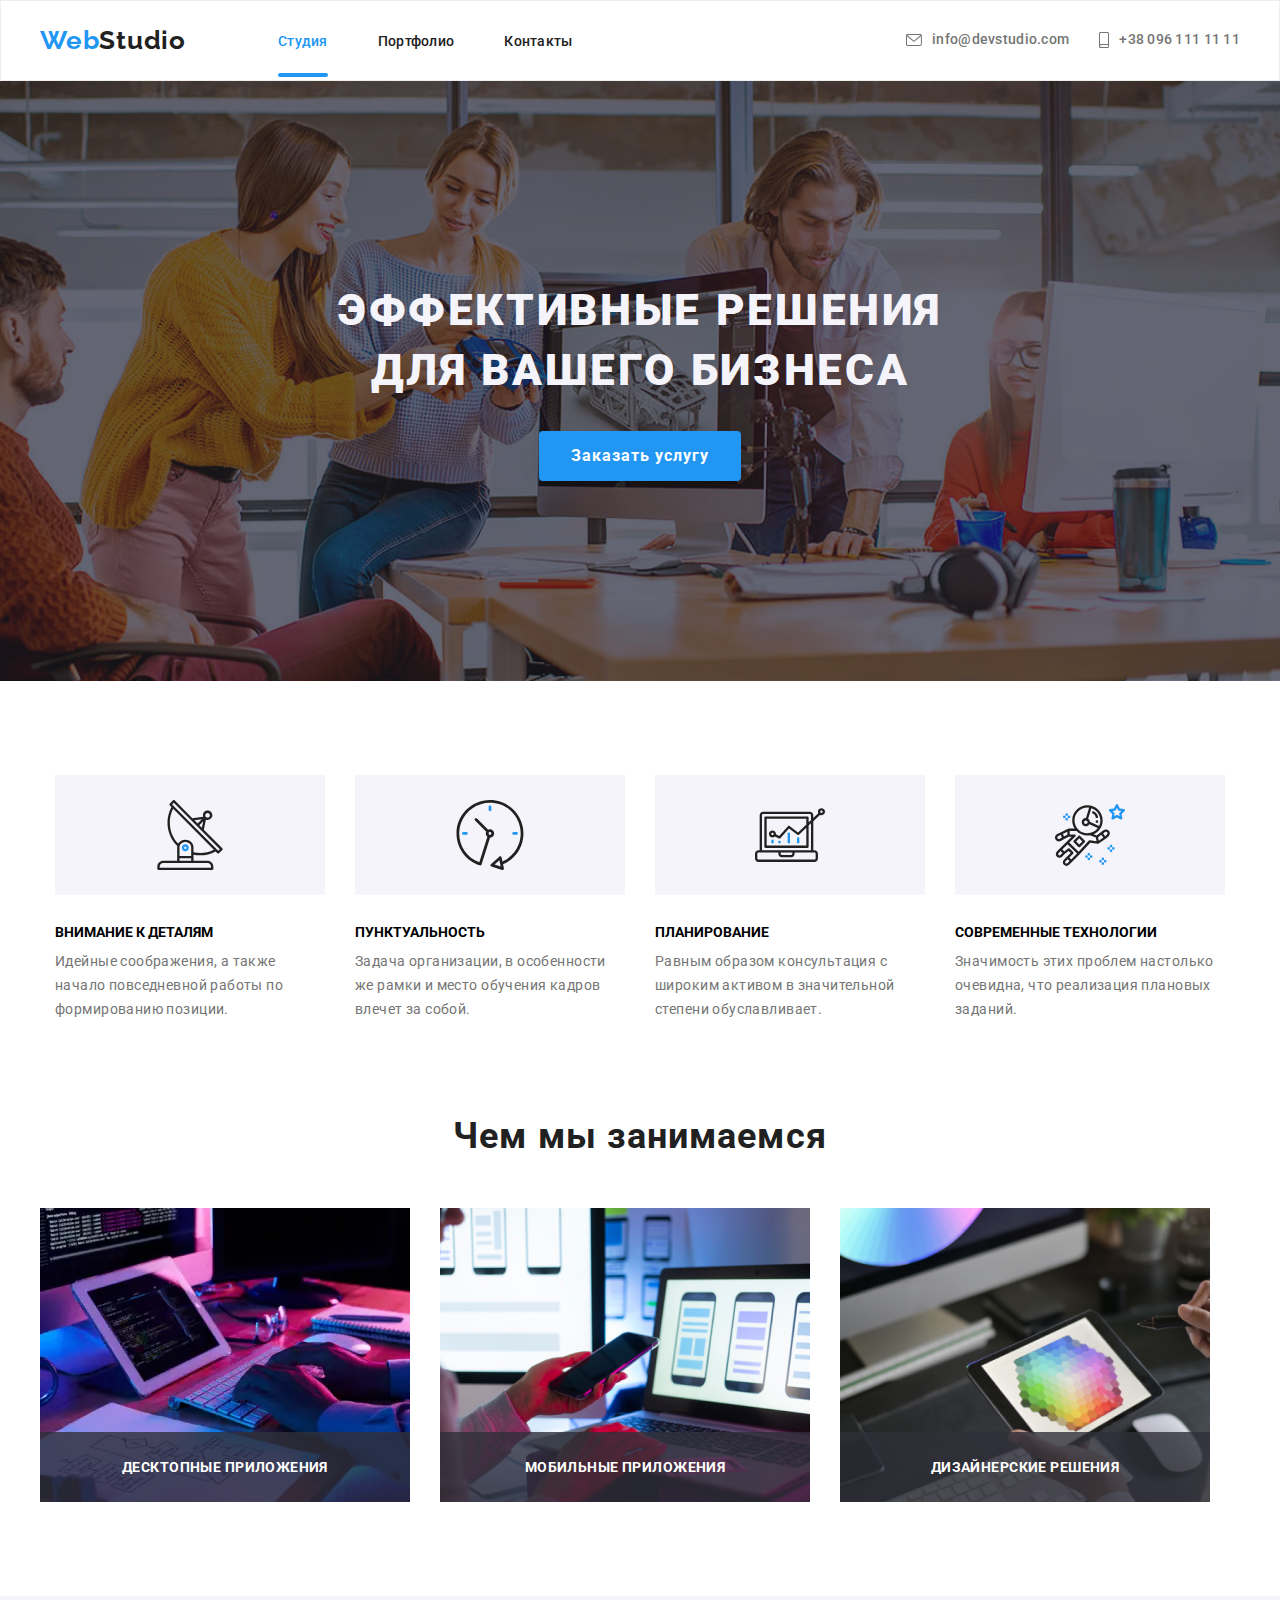
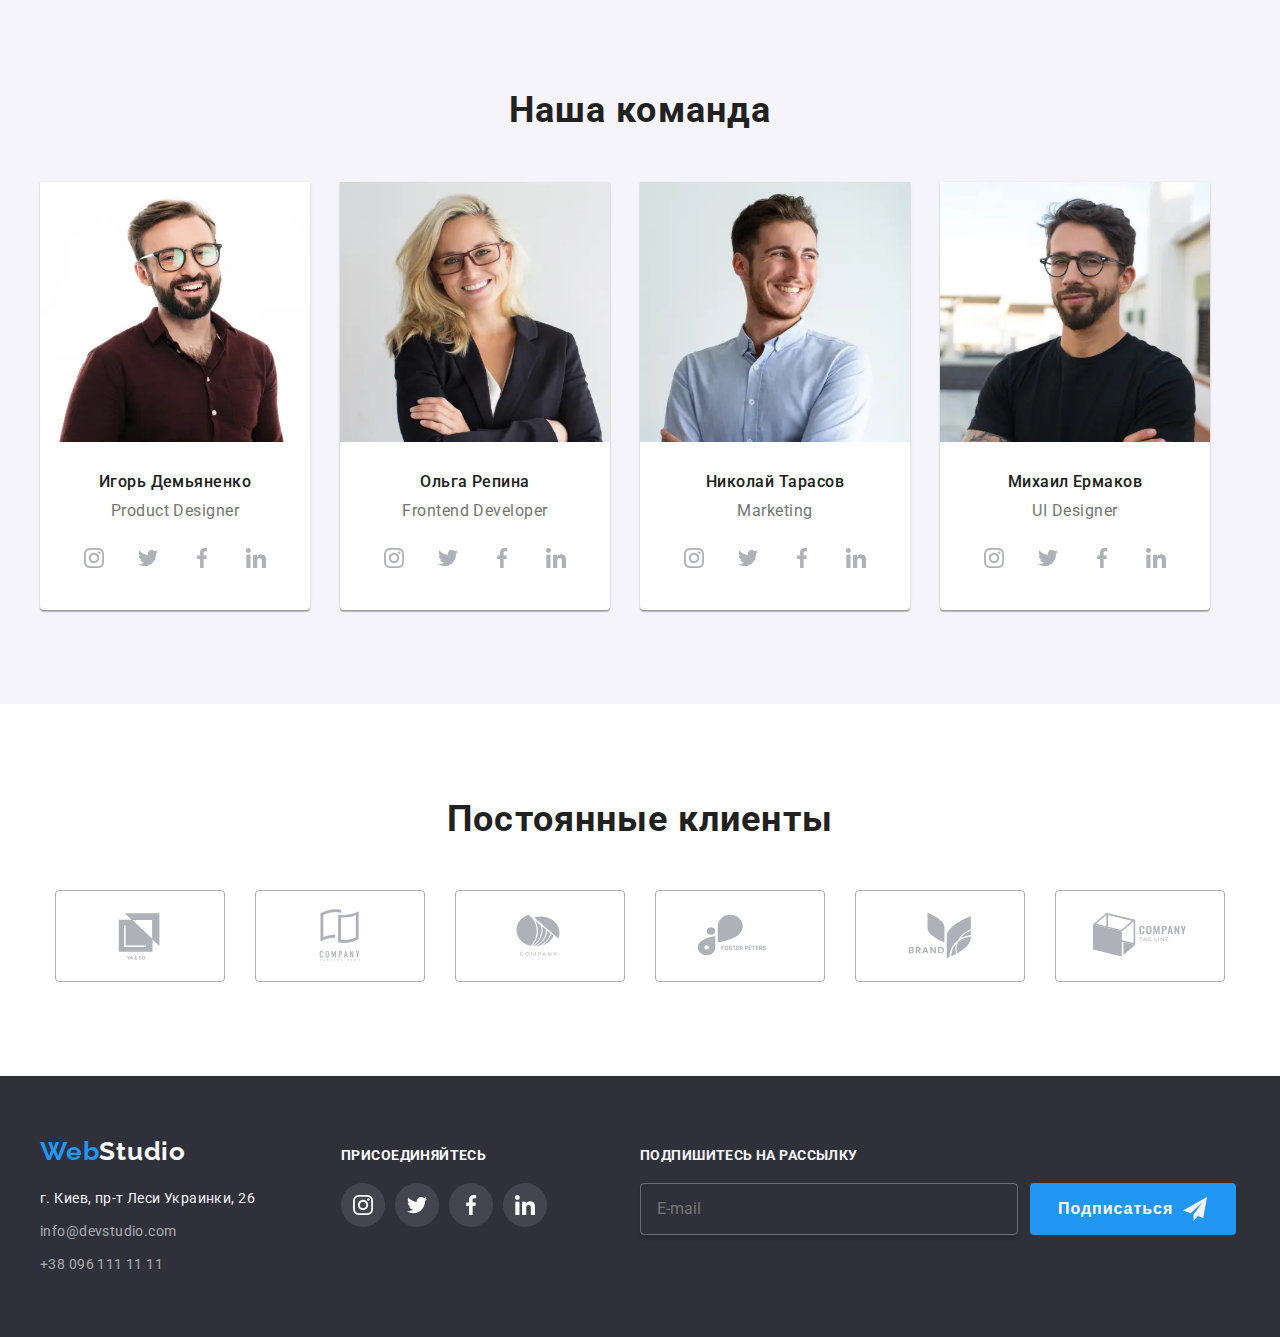
==== commit e53b5480: "last edition" ====
--- a/index.html
+++ b/index.html
@@ -118,7 +118,9 @@
 
         <section class="main-section main-section__bg">
             <div class="container">
-                <h1 class="main-section__title">Эффективные решения для вашего бизнеса</h1>
+                <h1 class="main-section__title">Эффективные решения <br />
+                    для вашего бизнеса
+                    </h1>
                 <button class="services-btn" type="button" data-modal-open>Заказать услугу</button>
             </div>
         </section>
@@ -141,7 +143,7 @@
                     <li class="peculiarities-list__item">
                         <div class="peculiarities-list__div">
                             <svg class="peculiarities-list__logo" width="70" height="70">
-                                <use href="./images/icons/sprite.svg#astronaut"></use>
+                                <use href="./images/icons/sprite.svg#clock"></use>
                             </svg>
                         </div>
                         <h3 class="peculiarities">Пунктуальность</h3>
@@ -151,7 +153,7 @@
                     <li class="peculiarities-list__item">
                         <div class="peculiarities-list__div">
                             <svg class="peculiarities-list__logo" width="70" height="70">
-                                <use href="./images/icons/sprite.svg#clock"></use>
+                                <use href="./images/icons/sprite.svg#diagram"></use>
                             </svg>
                         </div>
                         <h3 class="peculiarities">Планирование</h3>
@@ -161,7 +163,7 @@
                     <li class="peculiarities-list__item">
                         <div class="peculiarities-list__div">
                             <svg class="peculiarities-list__logo" width="70" height="70">
-                                <use href="./images/icons/sprite.svg#diagram"></use>
+                                <use href="./images/icons/sprite.svg#astronaut"></use>
                             </svg>
                         </div>
                         <h3 class="peculiarities">Современные технологии</h3>
--- a/css/main.min.css
+++ b/css/main.min.css
@@ -1,2 +1,2 @@
-:root{--primary-text-color: #212121;--secondary-text-color: #757575;--black-second-color: #000000;--accent-color: #2196f3;--background-color-white: #ffffff;--links-footer-color: rgba(255, 255, 255, 0.6);--hero-background-grey: #2f303a;--botton-background-color: #f5f4fa;--team-background-color: #f5f4fa;--botton-hover-blue: #188ce8;--social-links-color: #afb1b8;--border-color: #eeeeee;--timing-function: cubic-bezier(0.4, 0, 0.2, 1);--primary-font-family: Roboto, sans-serif}.visually-hidden{position:absolute;width:1px;height:1px;margin:-1px;border:0;padding:0;white-space:nowrap;clip-path:inset(100%);clip:rect(0 0 0 0);overflow:hidden}body{font-family:'Roboto', sans-serif;font-family:'Roboto';margin:0;padding:0}h1,h2,h3,h4,h5,h6,p{margin-top:0;margin-bottom:0}ul,ol{margin-top:0;margin-bottom:0;padding-left:0}img{display:block;max-width:100%;height:auto}address{font-style:normal}.list{list-style:none}.link{text-decoration:none}@media screen and (min-width: 1200px){.section{padding-top:94px;padding-bottom:94px}}@media screen and (max-width: 1199px){.section{padding-top:60px;padding-bottom:60px}}.section.third-section{padding-top:0px}.section__titles{font-weight:700;font-size:36px;line-height:1.16;text-align:center;letter-spacing:0.03em;color:#212121;margin-bottom:50px}@media screen and (min-width: 1200px){.section__titles{font-size:36px;line-height:42px}}@media screen and (max-width: 1199px){.section__titles{font-size:28px;line-height:33px;margin-bottom:30px}}.header__container{display:flex;align-items:center}.container{padding-left:15px;padding-right:15px;margin-left:auto;margin-right:auto}@media screen and (min-width: 480px){.container .container{width:480px}}@media screen and (min-width: 768px){.container .container{width:768px}}@media screen and (min-width: 1200px){.container .container{width:1200px}}.logo-header{font-family:"Raleway";font-style:normal;font-weight:bold;font-size:26px;line-height:1.19;margin-right:92px;letter-spacing:0.03em;color:var(--primary-text-color)}.logo-accent{font-family:"Raleway";font-style:normal;font-weight:bold;font-size:26px;line-height:1.19;letter-spacing:0.03em;color:var(--accent-color)}.logo-footer{color:var(--background-color-white);text-decoration:none;font-family:'Raleway', sans-serif;font-weight:700;font-size:26px;line-height:1.19;letter-spacing:0.03em;margin-bottom:20px}@media screen and (max-width: 1199.98px){.logo-footer{text-align:center;display:flex;align-items:center;justify-content:center}}.our-team{margin-bottom:50px;font-weight:bold;font-size:36px;line-height:1.16;text-align:center;letter-spacing:0.03em;color:var(--primary-text-color)}.backdrop{position:fixed;top:0;left:0;width:100vw;height:100vh;background-color:rgba(0,0,0,0.2);transition:opacity 500ms linear, visibility 500ms linear}.backdrop.is-hidden{opacity:0;visibility:hidden;pointer-events:none}.modal{position:absolute;top:50%;left:50%;transform:translate(-50%, -50%);width:528px;background-color:var(--background-color-white);padding:40px;box-shadow:0px 1px 3px rgba(0,0,0,0.12),0px 1px 1px rgba(0,0,0,0.14),0px 2px 1px rgba(0,0,0,0.2);border-radius:4px;transform:translate(-50%, -50%) scale(1);opacity:1;transition:transform 250ms cubic-bezier(0.4, 0, 0.2, 1),opacity 250ms cubic-bezier(0.4, 0, 0.2, 1)}@media screen and (max-width: 1199px){.modal{width:450px;height:609px}}.backdrop.is-hidden .modal{transform:translate(-50%, -50%) scale(0.4);opacity:0}.backdrop .modal{transform:translate(-50%, -50%) scale(1);opacity:1}.modal-close-btn{position:absolute;top:8px;right:8px;display:flex;justify-content:center;align-items:center;width:30px;height:30px;border-radius:50%;border:1px solid rgba(0,0,0,0.1);background-color:transparent;padding:0;cursor:pointer}.modal-close-btn:hover .modal-close-icon,.modal-close-btn:focus .modal-close-icon{fill:var(--accent-color)}.modal-close-icon:hover,.modal-close-icon:focus{fill:var(--accent-color);transition:fill 250ms var(--timing-function)}.contact-form-title{font-weight:700;font-size:20px;line-height:23px;text-align:center;letter-spacing:0.03em;color:var(--primary-text-color)}@media screen and (max-width: 1199px){.contact-form-title{width:370px;display:flex;text-align:center;font-size:20px;line-height:30px}}.contact-form{margin-bottom:12px}.contact-form-field{display:block;position:relative;margin-bottom:10px}.contact-form-data{font-family:'Roboto';font-style:normal;font-weight:400;font-size:12px;line-height:14px;letter-spacing:0.01em;color:var(--secondary-text-color)}.contact-form-input-wrapper{position:relative;display:block;margin-top:4px}.contact-form-input{width:100%;height:40px;padding-left:42px;border:1px solid rgba(33,33,33,0.2);border-radius:4px;transition:250ms var(--timing-function)}.contact-form-input:focus{outline:none;border-color:var(--accent-color)}.contact-form-icon{position:absolute;top:50%;left:12px;transform:translateY(-50%);display:block;transition:250ms var(--timing-function)}.contact-form-input:focus+.contact-form-icon{fill:var(--accent-color)}.contact-form-message{width:100%;height:120px;margin-top:4px;padding:12px 16px;resize:none;border:1px solid rgba(33,33,33,0.2);border-radius:4px;transition:250ms var(--timing-function)}.contact-form-message:focus{outline:none;border-color:var(--accent-color)}.contact-form-message::placeholder{font-weight:400;font-size:12px;line-height:14px;letter-spacing:0.01em;color:rgba(117,117,117,0.5)}.contact-form-checkbox-wrapper{margin-bottom:30px}.contatc-form-checkbox-label{display:flex;align-items:center;justify-content:center;font-weight:400;font-size:14px;line-height:24px;letter-spacing:0.03em;color:var(--secondary-text-color)}.contatc-form-checkbox-label::before{display:inline-block;width:16px;height:15px;border:2px solid #555555;border-radius:2px;cursor:pointer;content:"";margin-right:10px}.contact-form-checkbox:focus+.contatc-form-checkbox-label::before{outline:1px solid var(--accent-color)}.contact-form-checkbox:checked+.contatc-form-checkbox-label::before{background-image:url("../images/icons/checkbox.svg");background-color:var(--accent-color);box-shadow:0 0 0 4px var(--background-color-white);background-size:cover;border-color:var(--accent-color)}@media screen and (max-width: 1199px){.contatc-form-checkbox-label{font-size:12px;line-height:14px}}.terms{color:var(--accent-color)}.contact-form-submit-btn{display:block;margin:0 auto;padding:10px 56px;border-radius:4px;background-color:var(--accent-color);box-shadow:0px 4px 4px rgba(0,0,0,0.15);font-family:"Roboto";font-style:normal;font-weight:700;font-size:16px;line-height:1.88;cursor:pointer;align-items:center;text-align:center;letter-spacing:0.06em;color:var(--background-color-white);border:none}.contact-form-submit-btn:hover{background-color:var(--botton-hover-blue)}.services-btn{min-width:200px;padding:10px 32px;border-radius:4px;margin:0 auto;background-color:var(--accent-color);box-shadow:0px 4px 4px rgba(0,0,0,0.15);font-family:"Roboto";font-style:normal;font-weight:700;font-size:16px;line-height:1.87;cursor:pointer;display:flex;align-items:center;text-align:center;letter-spacing:0.06em;color:var(--background-color-white);border:none}.services-btn:hover,.services-btn:focus{background-color:var(--botton-hover-blue)}.portfolio-btn{padding:6px 22px;border:none;border-radius:4px;font-family:"Roboto";font-style:normal;font-weight:500;font-size:16px;line-height:1.62;text-align:center;letter-spacing:0.03em;color:var(--primary-text-color);cursor:pointer;border:none;transition:color 250ms var(--timing-function),background-color 250ms var(--timing-function)}.portfolio-btn:hover,.portfolio-btn:focus{background:var(--accent-color);box-shadow:0px 3px 1px rgba(0,0,0,0.1),0px 1px 2px rgba(0,0,0,0.08),0px 2px 2px rgba(0,0,0,0.12);color:var(--background-color-white)}.portfolio-btn-active{background-color:var(--accent-color);color:var(--botton-background-color);font-family:'Roboto';font-weight:500;font-size:16px;line-height:26px;text-align:center;letter-spacing:0.03em;cursor:pointer;padding:6px 22px;border-radius:4px;border:transparent}.subscribe-btn{display:inline-flex;background-color:var(--accent-color);color:var(--background-color-white);font-weight:700;font-size:16px;line-height:1.88;align-items:center;letter-spacing:0.06em;cursor:pointer;padding-top:10px;padding-right:29px;padding-bottom:10px;padding-left:28px;border:transparent;border-radius:4px}@media screen and (min-width: 1200px){.subscribe-btn{margin-left:12px}}.subscribe-btn:hover,.subscribe-btn:focus{background-color:var(--botton-hover-blue)}@media screen and (max-width: 767.98px){.footer-join{margin-bottom:60px}}@media screen and (min-width: 1200px){.footer-join{margin-left:70px}}.join-name{font-family:'Roboto';font-weight:700;font-size:14px;line-height:1.17;color:var(--background-color-white);margin-bottom:20px;letter-spacing:0.03em;text-transform:uppercase}@media screen and (max-width: 1199.98px){.join-name{text-align:center}}.join-list{display:flex;justify-content:center}.join-list__item:not(:last-child){margin-right:10px}.join-list__link{display:flex;width:44px;height:44px;justify-content:center;align-items:center;background-color:#ffffff1a;border-radius:50%;color:var(--secondary-color);transition:background-color 250ms var(--timing-function)}.join-list__link:hover,.join-list__link:focus{background-color:var(--accent-color)}.join-icon{fill:var(--background-color-white)}@media screen and (min-width: 768px) and (max-width: 1199.98px){.subscribe-content{margin-top:60px}}@media screen and (max-width: 1199.98px){.subscribe-content{width:100%}}@media screen and (min-width: 1200px){.subscribe-content{margin-left:93px}}.subscribe-title{margin-bottom:20px;font-family:'Roboto';font-weight:700;font-size:14px;line-height:1.17;color:var(--botton-background-color);margin-bottom:20px;letter-spacing:0.03em;text-transform:uppercase}@media screen and (max-width: 1199.98px){.subscribe-title{text-align:center}}.subscribe-block{text-align:center}@media screen and (min-width: 1200px){.subscribe-block{display:flex}}.subscribe-email{width:450px;padding-left:16px;padding-top:15px;padding-bottom:15px;background-color:inherit;box-shadow:0px 4px 4px 0px #00000026;border:1px solid #ffffff4d;border-radius:4px;font-family:Roboto;font-size:16px;line-height:1.25;color:var(--botton-background-color);margin-bottom:20px}@media screen and (max-width: 480px){.subscribe-email{width:100%}}@media screen and (min-width: 768px) and (max-width: 1199.98px){.subscribe-email{display:block;margin-right:auto;margin-left:auto}}@media screen and (min-width: 1200px){.subscribe-email{width:358px;margin-bottom:0}}.subscribe-icon{margin-left:10px;fill:var(--botton-background-color)}.header{position:relative;padding-top:25px;padding-bottom:25px;border:1px solid var(--border-color)}.header__container{display:flex;justify-content:space-between;align-items:center}@media screen and (max-width: 767px){.header__container>.header-hidden{display:none}}.header-hidden{margin-left:auto}@media screen and (max-width: 1199px){.contact-email{display:flex;margin-bottom:10px}}@media screen and (max-width: 767px){.nav-list{display:none}.header-list{display:none}.mobile-menu-btn{background-color:transparent;border:none;padding:0;line-height:0}.mobile-menu-btn__icon{fill:#212121}.mobile-menu{position:fixed;top:0;left:0;width:100%;height:100%;z-index:999;padding:40px;transform:translateX(100%);transition:transform 250ms ease-in-out;display:flex;flex-direction:column;background-color:#fff}}@media screen and (max-width: 767px) and (min-width: 768px){.mobile-menu{opacity:0;visibility:hidden;pointer-events:none}}@media screen and (max-width: 767px){.mobile-menu.is-open{transform:translateX(0)}.mobile-menu__nav{display:block;margin-left:40px}.mobile-menu__item:not(:last-child){margin-bottom:32px}.mobile-menu__link{font-family:'Roboto';font-style:normal;font-weight:500;font-size:40px;line-height:47px;letter-spacing:0.02em;color:var(--primary-text-color);transition:color 250ms cubic-bezier(0.4, 0, 0.2, 1);padding-bottom:28px}.mobile-menu__link:hover,.mobile-menu__link:focus{color:var(--accent-color)}.mobile-menu__link.active{color:var(--accent-color)}.mobile_menu__contacts{margin-bottom:64px;margin-left:40px;margin-top:auto}.mobile-menu__contact-link-tel{font-family:'Roboto';font-style:normal;font-weight:500;font-size:34px;line-height:40px;letter-spacing:0.02em;color:var(--accent-color)}.mobile-menu__contact-link-email{font-family:'Roboto';font-style:normal;font-weight:500;font-size:24px;line-height:28px;letter-spacing:0.02em;color:var(--secondary-text-color)}.mobile-menu__socials{display:flex;align-items:center;margin-left:40px}.mobile-menu__socials-item:not(:last-child){padding-left:0;padding-right:10px;border-right:1px solid rgba(33,33,33,0.2)}.mobile-menu__socials-item:not(:first-child){padding-left:10px}.mobile-menu__socials-link{font-family:'Roboto';font-style:normal;font-weight:500;font-size:18px;line-height:22px;letter-spacing:0.02em;color:var(--accent-color)}.mobile-menu.is-open{opacity:1;visibility:visible;pointer-events:auto}.mobile-menu__close-btn{position:absolute;top:21px;right:15px;display:flex;justify-content:center;align-items:center;width:18px;height:18px;background-color:transparent;border-color:transparent;border:none;padding:0;line-height:0;cursor:pointer}.mobile-menu__close-btn:hover .mobile-menu__close-icon,.mobile-menu__close-btn:focus .mobile-menu__close-icon{fill:var(--accent-color)}.mobile-menu__close-icon:hover,.mobile-menu__close-icon:focus{fill:var(--accent-color);top:0;right:0;cursor:pointer;transition:fill 250ms var(--timing-function)}.mobile-menu__container{position:fixed;top:0;left:0;width:100%;height:100%;padding-top:48px;padding-bottom:48px;display:flex;flex-direction:column}}@media screen and (min-width: 768px){.header{padding-top:24px;padding-bottom:24px;border:1px solid var(--border-color)}.navigation{display:flex;align-items:center}.nav-list{display:flex;align-items:center}.header-list{align-items:center;margin-left:auto}.mobile-menu-btn{display:none}.mobile-menu{display:none}.logo-header{font-family:"Raleway";font-style:normal;font-weight:bold;font-size:24px;line-height:1.16;margin-right:88px;letter-spacing:0.03em;color:var(--primary-text-color)}.logo-accent{font-family:"Raleway";font-style:normal;font-weight:bold;font-size:24px;line-height:1,16;letter-spacing:0.03em;color:var(--accent-color)}.nav-list__item:not(:last-child){margin-right:50px}.nav-list__link{position:relative;font-weight:500;font-size:14px;line-height:1.14;letter-spacing:0.02em;color:var(--primary-text-color);transition:color 250ms cubic-bezier(0.4, 0, 0.2, 1);padding-bottom:28px}.nav-list__link:hover,.nav-list__link:focus{color:var(--accent-color)}.nav-list__link.active{color:var(--accent-color)}.navigation.nav-list__link{position:relative;display:block;padding-top:32px;padding-bottom:32px}.navigation .nav-list__link.active::after{position:absolute;bottom:0;left:0;content:"";display:block;width:100%;height:4px;border-radius:2px;background-color:#2196f3}.header-icon__email{width:14px;height:10px;margin-right:8px}.header-icon__tel{width:10px;height:14px;margin-right:8px}.contact-email{display:flex;align-items:center;font-family:'Roboto';font-weight:500;font-size:12px;line-height:1.16;letter-spacing:0.02em;margin-left:auto;color:var(--secondary-text-color);transition:color 250ms var(--timing-function)}.contact-email:hover,.contact-email:focus{color:var(--accent-color)}.contact-number{display:flex;align-items:center;font-family:'Roboto';font-weight:500;font-size:12px;line-height:1.16;letter-spacing:0.02em;color:var(--secondary-text-color);transition:color 250ms cubic-bezier(0.4, 0, 0.2, 1)}.contact-number:hover,.contact-number:focus{color:var(--accent-color)}}@media screen and (min-width: 1200px){.header{padding-top:24px;padding-bottom:24px;border:1px solid var(--border-color)}.container{max-width:1200px;padding-left:15px;padding-right:15px;margin-left:auto;margin-right:auto}.header__container{display:flex;align-items:center}.navigation{display:flex;align-items:center}.nav-list{display:flex;align-items:center}.logo-header{font-family:"Raleway";font-style:normal;font-weight:bold;font-size:26px;line-height:1.19;margin-right:92px;letter-spacing:0.03em;color:var(--primary-text-color)}.logo-accent{font-family:"Raleway";font-style:normal;font-weight:bold;font-size:26px;line-height:1, 19;letter-spacing:0.03em;color:var(--accent-color)}.nav-list__item:not(:last-child){margin-right:50px}.nav-list__link{position:relative;font-weight:500;font-size:14px;line-height:1.14;letter-spacing:0.02em;color:var(--primary-text-color);transition:color 250ms cubic-bezier(0.4, 0, 0.2, 1);padding-bottom:28px}.nav-list__link:hover,.nav-list__link:focus{color:var(--accent-color)}.nav-list__link.active{color:var(--accent-color)}.navigation.nav-list__link{position:relative;display:block;padding-top:32px;padding-bottom:32px}.navigation .nav-list__link.active::after{position:absolute;bottom:0;left:0;content:"";display:block;width:100%;height:4px;border-radius:2px;background-color:#2196f3}.header-icon__email{width:16px;height:12px;margin-right:10px}.header-icon__tel{width:10px;height:16px;margin-right:10px}.header-list{display:flex;align-items:center;margin-left:auto}.contact-email{display:flex;align-items:center;font-family:'Roboto';font-weight:500;font-size:14px;line-height:1.14;letter-spacing:0.02em;margin-left:auto;margin-right:30px;color:var(--secondary-text-color);transition:color 250ms var(--timing-function)}.contact-email:hover,.contact-email:focus{color:var(--accent-color)}.contact-number{display:flex;align-items:center;font-family:'Roboto';font-weight:500;font-size:14px;line-height:1.14;letter-spacing:0.02em;color:var(--secondary-text-color);transition:color 250ms cubic-bezier(0.4, 0, 0.2, 1)}.contact-number:hover,.contact-number:focus{color:var(--accent-color)}.header-icon{fill:currentColor;margin-right:10px}}.main-section{background-color:var(--hero-background-grey);text-align:center;max-width:1600px;margin-left:auto;margin-right:auto;background-position:center;background-size:cover;background-repeat:no-repeat}@media screen and (max-width: 1199.98px){.main-section{padding-top:118px;padding-bottom:118px}}@media screen and (min-width: 1200px){.main-section{padding-top:200px;padding-bottom:200px}}@media screen and (max-width: 767.98px){.main-section{background-image:linear-gradient(to right, rgba(47,48,58,0.4), rgba(47,48,58,0.4)),url(/images/hero/bg-mobile.png)}}@media screen and (max-width: 767.98px) and (min-device-pixel-ratio: 2), screen and (max-width: 767.98px) and (min-resolution: 192dpi), screen and (max-width: 767.98px) and (min-resolution: 2dppx){.main-section{background-image:linear-gradient(to right, rgba(47,48,58,0.4), rgba(47,48,58,0.4)),url(/images/hero/bg-mobile@2x.png)}}@media screen and (min-width: 768px){.main-section{background-image:linear-gradient(to right, rgba(47,48,58,0.4), rgba(47,48,58,0.4)),url(/images/hero/bg-tablet.png)}}@media screen and (min-width: 768px) and (min-device-pixel-ratio: 2), screen and (min-width: 768px) and (min-resolution: 192dpi), screen and (min-width: 768px) and (min-resolution: 2dppx){.main-section{background-image:linear-gradient(to right, rgba(47,48,58,0.4), rgba(47,48,58,0.4)),url(/images/hero/bg-tablet@2x.png)}}@media screen and (min-width: 1200px){.main-section{background-image:linear-gradient(to right, rgba(47,48,58,0.4), rgba(47,48,58,0.4)),url(/images/hero/bg.png)}}@media screen and (min-width: 1200px) and (min-device-pixel-ratio: 2), screen and (min-width: 1200px) and (min-resolution: 192dpi), screen and (min-width: 1200px) and (min-resolution: 2dppx){.main-section{background-image:linear-gradient(to right, rgba(47,48,58,0.4), rgba(47,48,58,0.4)),url(/images/hero/bg@2x.png)}}.main-section__title{color:var(--botton-background-color);font-family:'Roboto';font-weight:900;letter-spacing:0.06em;text-transform:uppercase;margin-bottom:30px}@media screen and (min-width: 480px){.main-section__title{font-size:26px;line-height:1.62}}@media screen and (min-width: 1200px){.main-section__title{font-size:44px;line-height:1.36}}.second-section{padding-top:94px;padding-bottom:94px}@media screen and (max-width: 1199px){.second-section{padding-top:60px;padding-bottom:60px}}.peculiarities-flex{display:flex;flex-wrap:wrap}.peculiarities-list{justify-content:center;grid-gap:30px}@media screen and (min-width: 480px){.peculiarities-list__item{width:450px}}@media screen and (min-width: 768px){.peculiarities-list__item{width:354px}}@media screen and (min-width: 1200px){.peculiarities-list__item{width:270px}}.peculiarities-list__div{display:flex;height:120px;align-items:center;justify-content:center;flex-direction:column;margin-bottom:30px;background:#F5F4FA}@media screen and (min-width: 480px){.peculiarities-list__div{width:450px}}@media screen and (min-width: 768px){.peculiarities-list__div{width:354px}}@media screen and (min-width: 1200px){.peculiarities-list__div{width:270px}}.peculiarities-list__logo{align-items:center}.peculiarities{margin-bottom:10px;font-weight:700;font-size:14px;line-height:1.14;text-transform:uppercase;text-align:center}@media screen and (min-width: 768px){.peculiarities{text-align:left}}.features{font-size:14px;line-height:1.71;font-weight:400;letter-spacing:0.03em;color:var(--secondary-text-color)}.third-section{margin-left:auto;margin-right:auto}@media screen and (max-width: 1199px){.third-section{display:none}}.about-us{margin-bottom:50px;min-width:376px;height:42px;font-weight:bold;font-size:36px;line-height:1.16;text-align:center;letter-spacing:0.03em;color:var(--primary-text-color)}.about-us__list{display:flex;align-items:center;margin-left:-30px;margin-bottom:-30px}.about-us__list-item{position:relative;flex-basis:calc(100% - 90px)/3;margin-left:30px;margin-bottom:30px}.about-us__lable{position:absolute;bottom:0;left:0;width:100%;text-align:center;background:rgba(47,48,58,0.8)}.about-us__paragraph{display:inline-block;padding:27px 0;font-weight:700;font-size:14px;text-align:center;letter-spacing:0.03em;text-transform:uppercase;color:var(--background-color-white)}.fourth-section{background-color:var(--team-background-color)}@media screen and (max-width: 1199.98px){.fourth-section{padding-top:60px;padding-bottom:60px}}@media screen and (min-width: 1200px){.fourth-section{padding-top:94px;padding-bottom:94px}}@media screen and (min-width: 480px){.our-team__list{display:flex}}@media screen and (min-width: 480px) and (max-width: 767.98px){.our-team__list{flex-direction:column;justify-content:center;align-items:center}}@media screen and (min-width: 768px){.our-team__list{flex-wrap:wrap}}.our-team__list-item{background-color:var(--background-color-white);padding-bottom:30px;border:transparent;background:#FFFFFF;box-shadow:0px 1px 3px rgba(0,0,0,0.12),0px 1px 1px rgba(0,0,0,0.14),0px 2px 1px rgba(0,0,0,0.2);border-radius:0px 0px 4px 4px}@media screen and (min-width: 480px) and (max-width: 767.98px){.our-team__list-item{width:450px}}@media screen and (max-width: 767.98px){.our-team__list-item:not(:last-child){margin-bottom:30px}}@media screen and (min-width: 768px) and (max-width: 1199.98px){.our-team__list-item{width:354px;margin-right:30px;margin-bottom:30px}.our-team__list-item:nth-last-child(-n+2){margin-bottom:0}.our-team__list-item:nth-child(2n){margin-right:0}}@media screen and (min-width: 1200px){.our-team__list-item:not(:last-child){margin-right:30px}}.our-team__list-img{margin-right:auto;margin-left:auto;margin-bottom:30px}@media screen and (min-width: 1200px){.our-team__list-img{width:270px;height:260px}}.team-members{color:var(--primary-text-color);font-family:'Roboto';font-weight:500;font-size:16px;line-height:1.19;letter-spacing:0.03em;margin-bottom:10px;text-align:center}.members-positions{font-family:'Roboto';font-size:16px;line-height:1.19;letter-spacing:0.03em;text-align:center;margin-bottom:16px}.social-list{display:flex;align-items:center;justify-content:center}.social-list__item:not(:last-child){margin-right:10px}.social-list__link{display:flex;align-items:center;justify-content:center;width:44px;height:44px;background-color:var(--background-color-white);color:var(--social-links-color);border-radius:50px;transition:color 250ms var(--timing-function),background-color 250ms var(--timing-function)}.social-list__link:hover,.social-list__link:focus{background-color:var(--accent-color);color:var(--background-color-white)}.social-list__icon{fill:currentColor}@media screen and (max-width: 1199px){.fift-section{padding-top:60px;padding-bottom:60px}}.clients-list{display:flex;flex-wrap:wrap;justify-content:center;cursor:pointer;gap:30px}@media screen and (max-width: 767.98px){.clients-list{display:grid;grid-template-columns:1fr 1fr;grid-gap:30px;justify-content:center}}@media screen and (min-width: 1200px){.clients-list{display:flex;flex-wrap:nowrap;justify-content:center}}@media screen and (min-width: 768px){.clients-list{display:flex}}.clients-list__item{padding:0}.clients-list__link{box-sizing:border-box;border:1px solid var(--social-links-color);border-radius:4px;height:92px;fill:var(--social-links-color);display:flex;align-items:center;justify-content:center;transition:250ms ease}@media screen and (max-width: 767px){.clients-list__link{max-width:210px}}@media screen and (min-width: 768px){.clients-list__link{width:226px}}@media screen and (min-width: 1200px){.clients-list__link{width:170px}}.clients-list__link:hover{border-color:var(--accent-color);transition:transform 250ms cubic-bezier(0.4, 0, 0.2, 1)}.clients-list__link:focus{border-color:var(--accent-color);transition:transform 250ms cubic-bezier(0.4, 0, 0.2, 1)}.clients-list__link:hover{fill:var(--accent-color)}.clients-list__link:focus{fill:var(--accent-color)}.footer{background-color:var(--hero-background-grey);padding-top:60px;padding-bottom:60px}@media screen and (min-width: 768px) and (max-width: 1199.98px){.footer-container{display:flex;flex-wrap:wrap;justify-content:space-around}}@media screen and (min-width: 1200px){.footer-container{display:flex;align-items:baseline}}@media screen and (min-width: 1200px){.footer-info{width:231px}}@media screen and (max-width: 767.98px){.address{margin-bottom:60px}}.footer-list{color:var(--botton-background-color);font-family:'Roboto';font-size:14px;line-height:1.71;letter-spacing:0.03em}@media screen and (min-width: 1200px){.footer-list{display:flex;flex-wrap:wrap}}.footer-list .contact:hover,.footer-list .contact:focus{color:var(--accent-color)}.street{color:var(--botton-background-color);font-family:'Roboto';font-style:normal;font-size:14px;line-height:1.71;letter-spacing:0.03em;text-align:center}.footer-list__item{text-align:center}.footer-list__item:not(:last-child){margin-bottom:9px}.contact{color:rgba(255,255,255,0.6);text-decoration:none;font-style:normal;font-family:'Roboto';font-size:14px;line-height:1.71;letter-spacing:0.03em;transition:color 250ms var(--timing-function)}.btn-section{background-color:var(--secondary-color);padding-top:89px;padding-bottom:99px}@media screen and (max-width: 1199.98px){.btn-section{padding-top:40px;padding-bottom:60px}}.portfolio-btn-list{display:flex;align-items:center;justify-content:center;margin-bottom:50px}@media screen and (max-width: 767.98px){.portfolio-btn-list{justify-content:flex-start;flex-wrap:wrap;margin-bottom:40px}}@media screen and (min-width: 768px) and (max-width: 1199.98px){.portfolio-btn-list{margin-bottom:30px}}.portfolio-btn-list__item:not(:last-child){margin-right:8px}@media screen and (min-width: 480px) and (max-width: 767.98px){.portfolio-btn-list__item:nth-child(3){margin-right:0}}@media screen and (max-width: 767.98px){.portfolio-btn-list__item:nth-child(-n+3){margin-bottom:15px}}@media screen and (max-width: 479.98px){.portfolio-btn-list__item:nth-child(-n+5){margin-bottom:15px}}@media screen and (min-width: 1200px){.portfolio-department-list{padding-bottom:94px}}.portfolio-department-list{display:flex;flex-wrap:wrap}@media screen and (min-width: 768px) and (max-width: 1199.98px){.portfolio-department-list{margin:-15px}}.portfolio-department-list__item{margin-bottom:30px;background-color:var(--secondary-color)}@media screen and (min-width: 480px){.portfolio-department-list__item{width:100%}}@media screen and (min-width: 768px){.portfolio-department-list__item{width:354px}}@media screen and (min-width: 768px) and (max-width: 1199.98px){.portfolio-department-list__item{margin:15px}}@media screen and (min-width: 1200px){.portfolio-department-list__item{width:370px;margin-right:30px}.portfolio-department-list__item:nth-child(3n+3){margin-right:0}.portfolio-department-list__item:nth-last-child(-n+3){margin-bottom:0}}@media screen and (max-width: 767.98px){.portfolio-department-list__item:not(:last-child){margin-bottom:30px}}.portfolio-department-list{display:flex;flex-wrap:wrap;transition:color 250ms var(--timing-function),background-color 250ms var(--timing-function)}@media screen and (min-width: 480){.portfolio-department-list{padding-left:15px;padding-right:15px;margin-left:auto;margin-right:auto}}.portfolio-department-list__item{cursor:pointer;display:flex;flex-direction:column}.portfolio-department-list__item:hover,.portfolio-department-list__item:focus{box-shadow:0px 1px 1px rgba(0,0,0,0.12),0px 4px 4px rgba(0,0,0,0.06),1px 4px 6px rgba(0,0,0,0.16)}.portfolio-department-list__item:hover .project-overlay{transform:translateY(0)}.project-wrapper{position:relative;overflow:hidden}.project-overlay{position:absolute;top:0;left:0;width:100%;height:100%;background:rgba(33,150,243,0.9);transform:translateY(100%);transition:250ms var(--timing-function)}.project-text{position:absolute;bottom:0;padding:63px 24px;width:100%;height:100%;font-weight:400;font-size:18px;line-height:1.56;letter-spacing:0.03em;color:var(--background-color-white)}.portfolio-department__wrapper{background:var(--background-color-white);border:1px solid var(--border-color);box-sizing:border-box;border-top:none;padding:20px 24px;-webkit-box-flex:1;flex-grow:1;-ms-flex-position:1}.img-description{font-style:normal;font-weight:700;font-size:18px;line-height:2;letter-spacing:0.06em;color:var(--primary-text-color);margin-bottom:4px}.department{font-style:normal;font-weight:400;font-size:16px;line-height:1.87;letter-spacing:0.03em;color:var(--secondary-text-color)}
+:root{--primary-text-color: #212121;--secondary-text-color: #757575;--black-second-color: #000000;--accent-color: #2196f3;--background-color-white: #ffffff;--links-footer-color: rgba(255, 255, 255, 0.6);--hero-background-grey: #2f303a;--botton-background-color: #f5f4fa;--team-background-color: #f5f4fa;--botton-hover-blue: #188ce8;--social-links-color: #afb1b8;--border-color: #eeeeee;--timing-function: cubic-bezier(0.4, 0, 0.2, 1);--primary-font-family: Roboto, sans-serif}.visually-hidden{position:absolute;width:1px;height:1px;margin:-1px;border:0;padding:0;white-space:nowrap;clip-path:inset(100%);clip:rect(0 0 0 0);overflow:hidden}body{font-family:'Roboto', sans-serif;font-family:'Roboto';margin:0;padding:0}h1,h2,h3,h4,h5,h6,p{margin-top:0;margin-bottom:0}ul,ol{margin-top:0;margin-bottom:0;padding-left:0}img{display:block;max-width:100%;height:auto}address{font-style:normal}.list{list-style:none}.link{text-decoration:none}@media screen and (min-width: 1200px){.section{padding-top:94px;padding-bottom:94px}}@media screen and (max-width: 1199px){.section{padding-top:60px;padding-bottom:60px}}.section.third-section{padding-top:0px}.section__titles{font-weight:700;font-size:36px;line-height:1.16;text-align:center;letter-spacing:0.03em;color:#212121;margin-bottom:50px}@media screen and (min-width: 1200px){.section__titles{font-size:36px;line-height:42px}}@media screen and (max-width: 1199px){.section__titles{font-size:28px;line-height:33px;margin-bottom:30px}}.header__container{display:flex;align-items:center}.container{padding-left:15px;padding-right:15px;margin-left:auto;margin-right:auto}@media screen and (min-width: 480px){.container .container{width:480px}}@media screen and (min-width: 768px){.container .container{width:768px}}@media screen and (min-width: 1200px){.container .container{width:1200px}}.logo-header{font-family:"Raleway";font-style:normal;font-weight:bold;font-size:26px;line-height:1.19;margin-right:92px;letter-spacing:0.03em;color:var(--primary-text-color)}.logo-accent{font-family:"Raleway";font-style:normal;font-weight:bold;font-size:26px;line-height:1.19;letter-spacing:0.03em;color:var(--accent-color)}.logo-footer{color:var(--background-color-white);text-decoration:none;font-family:'Raleway', sans-serif;font-weight:700;font-size:26px;line-height:1.19;letter-spacing:0.03em;margin-bottom:20px;display:block}@media screen and (max-width: 1199.98px){.logo-footer{text-align:center;display:flex;align-items:center;justify-content:center}}.our-team{margin-bottom:50px;font-weight:bold;font-size:36px;line-height:1.16;text-align:center;letter-spacing:0.03em;color:var(--primary-text-color)}.backdrop{position:fixed;top:0;left:0;width:100vw;height:100vh;background-color:rgba(0,0,0,0.2);transition:opacity 500ms linear, visibility 500ms linear}.backdrop.is-hidden{opacity:0;visibility:hidden;pointer-events:none}.modal{position:absolute;top:50%;left:50%;transform:translate(-50%, -50%);width:528px;background-color:var(--background-color-white);padding:40px;box-shadow:0px 1px 3px rgba(0,0,0,0.12),0px 1px 1px rgba(0,0,0,0.14),0px 2px 1px rgba(0,0,0,0.2);border-radius:4px;transform:translate(-50%, -50%) scale(1);opacity:1;transition:transform 250ms cubic-bezier(0.4, 0, 0.2, 1),opacity 250ms cubic-bezier(0.4, 0, 0.2, 1)}@media screen and (max-width: 1199px){.modal{width:450px;height:609px}}.backdrop.is-hidden .modal{transform:translate(-50%, -50%) scale(0.4);opacity:0}.backdrop .modal{transform:translate(-50%, -50%) scale(1);opacity:1}.modal-close-btn{position:absolute;top:8px;right:8px;display:flex;justify-content:center;align-items:center;width:30px;height:30px;border-radius:50%;border:1px solid rgba(0,0,0,0.1);background-color:transparent;padding:0;cursor:pointer}.modal-close-btn:hover .modal-close-icon,.modal-close-btn:focus .modal-close-icon{fill:var(--accent-color)}.modal-close-icon:hover,.modal-close-icon:focus{fill:var(--accent-color);transition:fill 250ms var(--timing-function)}.contact-form-title{font-weight:700;font-size:20px;line-height:23px;text-align:center;letter-spacing:0.03em;color:var(--primary-text-color)}@media screen and (max-width: 1199px){.contact-form-title{width:370px;display:flex;text-align:center;font-size:20px;line-height:30px}}.contact-form{margin-bottom:12px}.contact-form-field{display:block;position:relative;margin-bottom:10px}.contact-form-data{font-family:'Roboto';font-style:normal;font-weight:400;font-size:12px;line-height:14px;letter-spacing:0.01em;color:var(--secondary-text-color)}.contact-form-input-wrapper{position:relative;display:block;margin-top:4px}.contact-form-input{width:100%;height:40px;padding-left:42px;border:1px solid rgba(33,33,33,0.2);border-radius:4px;transition:250ms var(--timing-function)}.contact-form-input:focus{outline:none;border-color:var(--accent-color)}.contact-form-icon{position:absolute;top:50%;left:12px;transform:translateY(-50%);display:block;transition:250ms var(--timing-function)}.contact-form-input:focus+.contact-form-icon{fill:var(--accent-color)}.contact-form-message{width:100%;height:120px;margin-top:4px;padding:12px 16px;resize:none;border:1px solid rgba(33,33,33,0.2);border-radius:4px;transition:250ms var(--timing-function)}.contact-form-message:focus{outline:none;border-color:var(--accent-color)}.contact-form-message::placeholder{font-weight:400;font-size:12px;line-height:14px;letter-spacing:0.01em;color:rgba(117,117,117,0.5)}.contact-form-checkbox-wrapper{margin-bottom:30px}.contatc-form-checkbox-label{display:flex;align-items:center;justify-content:center;font-weight:400;font-size:14px;line-height:24px;letter-spacing:0.03em;color:var(--secondary-text-color)}.contatc-form-checkbox-label::before{display:inline-block;width:16px;height:15px;border:2px solid #555555;border-radius:2px;cursor:pointer;content:"";margin-right:10px}.contact-form-checkbox:focus+.contatc-form-checkbox-label::before{outline:1px solid var(--accent-color)}.contact-form-checkbox:checked+.contatc-form-checkbox-label::before{background-image:url("../images/icons/checkbox.svg");background-color:var(--accent-color);box-shadow:0 0 0 4px var(--background-color-white);background-size:cover;border-color:var(--accent-color)}@media screen and (max-width: 1199px){.contatc-form-checkbox-label{font-size:12px;line-height:14px}}.terms{color:var(--accent-color)}.contact-form-submit-btn{display:block;margin:0 auto;padding:10px 56px;border-radius:4px;background-color:var(--accent-color);box-shadow:0px 4px 4px rgba(0,0,0,0.15);font-family:"Roboto";font-style:normal;font-weight:700;font-size:16px;line-height:1.88;cursor:pointer;align-items:center;text-align:center;letter-spacing:0.06em;color:var(--background-color-white);border:none}.contact-form-submit-btn:hover{background-color:var(--botton-hover-blue)}.services-btn{min-width:200px;padding:10px 32px;border-radius:4px;margin:0 auto;background-color:var(--accent-color);box-shadow:0px 4px 4px rgba(0,0,0,0.15);font-family:"Roboto";font-style:normal;font-weight:700;font-size:16px;line-height:1.87;cursor:pointer;display:flex;align-items:center;text-align:center;letter-spacing:0.06em;color:var(--background-color-white);border:none}.services-btn:hover,.services-btn:focus{background-color:var(--botton-hover-blue)}.portfolio-btn{padding:6px 22px;border:none;border-radius:4px;font-family:"Roboto";font-style:normal;font-weight:500;font-size:16px;line-height:1.62;text-align:center;letter-spacing:0.03em;color:var(--primary-text-color);cursor:pointer;border:none;transition:color 250ms var(--timing-function),background-color 250ms var(--timing-function)}.portfolio-btn:hover,.portfolio-btn:focus{background:var(--accent-color);box-shadow:0px 3px 1px rgba(0,0,0,0.1),0px 1px 2px rgba(0,0,0,0.08),0px 2px 2px rgba(0,0,0,0.12);color:var(--background-color-white)}.portfolio-btn-active{background-color:var(--accent-color);color:var(--botton-background-color);font-family:'Roboto';font-weight:500;font-size:16px;line-height:26px;text-align:center;letter-spacing:0.03em;cursor:pointer;padding:6px 22px;border-radius:4px;border:transparent}.subscribe-btn{display:inline-flex;background-color:var(--accent-color);color:var(--background-color-white);font-weight:700;font-size:16px;line-height:1.88;align-items:center;letter-spacing:0.06em;cursor:pointer;padding-top:10px;padding-right:29px;padding-bottom:10px;padding-left:28px;border:transparent;border-radius:4px}@media screen and (min-width: 1200px){.subscribe-btn{margin-left:12px}}.subscribe-btn:hover,.subscribe-btn:focus{background-color:var(--botton-hover-blue)}@media screen and (max-width: 767.98px){.footer-join{margin-bottom:60px}}@media screen and (min-width: 1200px){.footer-join{margin-left:70px}}.join-name{font-family:'Roboto';font-weight:700;font-size:14px;line-height:1.17;color:var(--background-color-white);margin-bottom:20px;letter-spacing:0.03em;text-transform:uppercase}@media screen and (max-width: 1199.98px){.join-name{text-align:center}}.join-list{display:flex;justify-content:center}.join-list__item:not(:last-child){margin-right:10px}.join-list__link{display:flex;width:44px;height:44px;justify-content:center;align-items:center;background-color:#ffffff1a;border-radius:50%;color:var(--secondary-color);transition:background-color 250ms var(--timing-function)}.join-list__link:hover,.join-list__link:focus{background-color:var(--accent-color)}.join-icon{fill:var(--background-color-white)}@media screen and (min-width: 768px) and (max-width: 1199.98px){.subscribe-content{margin-top:60px}}@media screen and (max-width: 1199.98px){.subscribe-content{width:100%}}@media screen and (min-width: 1200px){.subscribe-content{margin-left:93px}}.subscribe-title{margin-bottom:20px;font-family:'Roboto';font-weight:700;font-size:14px;line-height:1.17;color:var(--botton-background-color);margin-bottom:20px;letter-spacing:0.03em;text-transform:uppercase}@media screen and (max-width: 1199.98px){.subscribe-title{text-align:center}}.subscribe-block{text-align:center}@media screen and (min-width: 1200px){.subscribe-block{display:flex}}.subscribe-email{width:450px;padding-left:16px;padding-top:15px;padding-bottom:15px;background-color:inherit;box-shadow:0px 4px 4px 0px #00000026;border:1px solid #ffffff4d;border-radius:4px;font-family:Roboto;font-size:16px;line-height:1.25;color:var(--botton-background-color);margin-bottom:20px}@media screen and (max-width: 480px){.subscribe-email{width:100%}}@media screen and (min-width: 768px) and (max-width: 1199.98px){.subscribe-email{display:block;margin-right:auto;margin-left:auto}}@media screen and (min-width: 1200px){.subscribe-email{width:358px;margin-bottom:0}}.subscribe-icon{margin-left:10px;fill:var(--botton-background-color)}.header{position:relative;padding-top:25px;padding-bottom:25px;border:1px solid var(--border-color)}.header__container{display:flex;justify-content:space-between;align-items:center}@media screen and (max-width: 767px){.header__container>.header-hidden{display:none}}.header-hidden{margin-left:auto}@media screen and (max-width: 1199px){.contact-email{display:flex;margin-bottom:10px}}@media screen and (max-width: 767px){.nav-list{display:none}.header-list{display:none}.mobile-menu-btn{background-color:transparent;border:none;padding:0;line-height:0}.mobile-menu-btn__icon{fill:#212121}.mobile-menu{position:fixed;top:0;left:0;width:100%;height:100%;z-index:999;padding:40px;transform:translateX(100%);transition:transform 250ms ease-in-out;display:flex;flex-direction:column;background-color:#fff}}@media screen and (max-width: 767px) and (min-width: 768px){.mobile-menu{opacity:0;visibility:hidden;pointer-events:none}}@media screen and (max-width: 767px){.mobile-menu.is-open{transform:translateX(0)}.mobile-menu__nav{display:block;margin-left:40px}.mobile-menu__item:not(:last-child){margin-bottom:32px}.mobile-menu__link{font-family:'Roboto';font-style:normal;font-weight:500;font-size:40px;line-height:47px;letter-spacing:0.02em;color:var(--primary-text-color);transition:color 250ms cubic-bezier(0.4, 0, 0.2, 1);padding-bottom:28px}.mobile-menu__link:hover,.mobile-menu__link:focus{color:var(--accent-color)}.mobile-menu__link.active{color:var(--accent-color)}.mobile_menu__contacts{margin-bottom:64px;margin-left:40px;margin-top:auto}.mobile-menu__contact-link-tel{font-family:'Roboto';font-style:normal;font-weight:500;font-size:34px;line-height:40px;letter-spacing:0.02em;color:var(--accent-color)}.mobile-menu__contact-link-email{font-family:'Roboto';font-style:normal;font-weight:500;font-size:24px;line-height:28px;letter-spacing:0.02em;color:var(--secondary-text-color)}.mobile-menu__socials{display:flex;align-items:center;margin-left:40px}.mobile-menu__socials-item:not(:last-child){padding-left:0;padding-right:10px;border-right:1px solid rgba(33,33,33,0.2)}.mobile-menu__socials-item:not(:first-child){padding-left:10px}.mobile-menu__socials-link{font-family:'Roboto';font-style:normal;font-weight:500;font-size:18px;line-height:22px;letter-spacing:0.02em;color:var(--accent-color)}.mobile-menu.is-open{opacity:1;visibility:visible;pointer-events:auto}.mobile-menu__close-btn{position:absolute;top:21px;right:15px;display:flex;justify-content:center;align-items:center;width:18px;height:18px;background-color:transparent;border-color:transparent;border:none;padding:0;line-height:0;cursor:pointer}.mobile-menu__close-btn:hover .mobile-menu__close-icon,.mobile-menu__close-btn:focus .mobile-menu__close-icon{fill:var(--accent-color)}.mobile-menu__close-icon:hover,.mobile-menu__close-icon:focus{fill:var(--accent-color);top:0;right:0;cursor:pointer;transition:fill 250ms var(--timing-function)}.mobile-menu__container{position:fixed;top:0;left:0;width:100%;height:100%;padding-top:48px;padding-bottom:48px;display:flex;flex-direction:column}}@media screen and (min-width: 768px){.header{padding-top:24px;padding-bottom:24px;border:1px solid var(--border-color)}.navigation{display:flex;align-items:center}.nav-list{display:flex;align-items:center}.header-list{align-items:center;margin-left:auto}.mobile-menu-btn{display:none}.mobile-menu{display:none}.logo-header{font-family:"Raleway";font-style:normal;font-weight:bold;font-size:24px;line-height:1.16;margin-right:88px;letter-spacing:0.03em;color:var(--primary-text-color)}.logo-accent{font-family:"Raleway";font-style:normal;font-weight:bold;font-size:24px;line-height:1,16;letter-spacing:0.03em;color:var(--accent-color)}.nav-list__item:not(:last-child){margin-right:50px}.nav-list__link{position:relative;font-weight:500;font-size:14px;line-height:1.14;letter-spacing:0.02em;color:var(--primary-text-color);transition:color 250ms cubic-bezier(0.4, 0, 0.2, 1);padding-bottom:28px}.nav-list__link:hover,.nav-list__link:focus{color:var(--accent-color)}.nav-list__link.active{color:var(--accent-color)}.navigation.nav-list__link{position:relative;display:block;padding-top:32px;padding-bottom:32px}.navigation .nav-list__link.active::after{position:absolute;bottom:0;left:0;content:"";display:block;width:100%;height:4px;border-radius:2px;background-color:#2196f3}.header-icon__email{width:14px;height:10px;margin-right:8px}.header-icon__tel{width:10px;height:14px;margin-right:8px}.contact-email{display:flex;align-items:center;font-family:'Roboto';font-weight:500;font-size:12px;line-height:1.16;letter-spacing:0.02em;margin-left:auto;color:var(--secondary-text-color);transition:color 250ms var(--timing-function)}.contact-email:hover,.contact-email:focus{color:var(--accent-color)}.contact-number{display:flex;align-items:center;font-family:'Roboto';font-weight:500;font-size:12px;line-height:1.16;letter-spacing:0.02em;color:var(--secondary-text-color);transition:color 250ms cubic-bezier(0.4, 0, 0.2, 1)}.contact-number:hover,.contact-number:focus{color:var(--accent-color)}}@media screen and (min-width: 1200px){.header{padding-top:24px;padding-bottom:24px;border:1px solid var(--border-color)}.container{max-width:1200px;padding-left:15px;padding-right:15px;margin-left:auto;margin-right:auto}.header__container{display:flex;align-items:center}.navigation{display:flex;align-items:center}.nav-list{display:flex;align-items:center}.logo-header{font-family:"Raleway";font-style:normal;font-weight:bold;font-size:26px;line-height:1.19;margin-right:92px;letter-spacing:0.03em;color:var(--primary-text-color)}.logo-accent{font-family:"Raleway";font-style:normal;font-weight:bold;font-size:26px;line-height:1, 19;letter-spacing:0.03em;color:var(--accent-color)}.nav-list__item:not(:last-child){margin-right:50px}.nav-list__link{position:relative;font-weight:500;font-size:14px;line-height:1.14;letter-spacing:0.02em;color:var(--primary-text-color);transition:color 250ms cubic-bezier(0.4, 0, 0.2, 1);padding-bottom:28px}.nav-list__link:hover,.nav-list__link:focus{color:var(--accent-color)}.nav-list__link.active{color:var(--accent-color)}.navigation.nav-list__link{position:relative;display:block;padding-top:32px;padding-bottom:32px}.navigation .nav-list__link.active::after{position:absolute;bottom:0;left:0;content:"";display:block;width:100%;height:4px;border-radius:2px;background-color:#2196f3}.header-icon__email{width:16px;height:12px;margin-right:10px}.header-icon__tel{width:10px;height:16px;margin-right:10px}.header-list{display:flex;align-items:center;margin-left:auto}.contact-email{display:flex;align-items:center;font-family:'Roboto';font-weight:500;font-size:14px;line-height:1.14;letter-spacing:0.02em;margin-left:auto;margin-right:30px;color:var(--secondary-text-color);transition:color 250ms var(--timing-function)}.contact-email:hover,.contact-email:focus{color:var(--accent-color)}.contact-number{display:flex;align-items:center;font-family:'Roboto';font-weight:500;font-size:14px;line-height:1.14;letter-spacing:0.02em;color:var(--secondary-text-color);transition:color 250ms cubic-bezier(0.4, 0, 0.2, 1)}.contact-number:hover,.contact-number:focus{color:var(--accent-color)}.header-icon{fill:currentColor;margin-right:10px}}.main-section{background-color:var(--hero-background-grey);text-align:center;max-width:1600px;margin-left:auto;margin-right:auto;background-position:center;background-size:cover;background-repeat:no-repeat}@media screen and (max-width: 1199.98px){.main-section{padding-top:118px;padding-bottom:118px}}@media screen and (min-width: 1200px){.main-section{padding-top:200px;padding-bottom:200px}}@media screen and (max-width: 767.98px){.main-section{background-image:linear-gradient(to right, rgba(47,48,58,0.4), rgba(47,48,58,0.4)),url(/images/hero/bg-mobile.png)}}@media screen and (max-width: 767.98px) and (min-device-pixel-ratio: 2), screen and (max-width: 767.98px) and (min-resolution: 192dpi), screen and (max-width: 767.98px) and (min-resolution: 2dppx){.main-section{background-image:linear-gradient(to right, rgba(47,48,58,0.4), rgba(47,48,58,0.4)),url(/images/hero/bg-mobile@2x.png)}}@media screen and (min-width: 768px){.main-section{background-image:linear-gradient(to right, rgba(47,48,58,0.4), rgba(47,48,58,0.4)),url(/images/hero/bg-tablet.png)}}@media screen and (min-width: 768px) and (min-device-pixel-ratio: 2), screen and (min-width: 768px) and (min-resolution: 192dpi), screen and (min-width: 768px) and (min-resolution: 2dppx){.main-section{background-image:linear-gradient(to right, rgba(47,48,58,0.4), rgba(47,48,58,0.4)),url(/images/hero/bg-tablet@2x.png)}}@media screen and (min-width: 1200px){.main-section{background-image:linear-gradient(to right, rgba(47,48,58,0.4), rgba(47,48,58,0.4)),url(/images/hero/bg.png)}}@media screen and (min-width: 1200px) and (min-device-pixel-ratio: 2), screen and (min-width: 1200px) and (min-resolution: 192dpi), screen and (min-width: 1200px) and (min-resolution: 2dppx){.main-section{background-image:linear-gradient(to right, rgba(47,48,58,0.4), rgba(47,48,58,0.4)),url(/images/hero/bg@2x.png)}}.main-section__title{color:var(--botton-background-color);font-family:'Roboto';font-weight:900;letter-spacing:0.06em;text-transform:uppercase;margin-bottom:30px}@media screen and (min-width: 480px){.main-section__title{font-size:26px;line-height:1.62}}@media screen and (min-width: 1200px){.main-section__title{font-size:44px;line-height:1.36}}.second-section{padding-top:94px;padding-bottom:94px}@media screen and (max-width: 1199px){.second-section{padding-top:60px;padding-bottom:60px}}.peculiarities-flex{display:flex;flex-wrap:wrap}.peculiarities-list{justify-content:center;grid-gap:30px}@media screen and (min-width: 480px){.peculiarities-list__item{width:450px}}@media screen and (min-width: 768px){.peculiarities-list__item{width:354px}}@media screen and (min-width: 1200px){.peculiarities-list__item{width:270px}}.peculiarities-list__div{display:flex;height:120px;align-items:center;justify-content:center;flex-direction:column;margin-bottom:30px;background:#F5F4FA}@media screen and (min-width: 480px){.peculiarities-list__div{width:450px}}@media screen and (min-width: 768px){.peculiarities-list__div{width:354px}}@media screen and (min-width: 1200px){.peculiarities-list__div{width:270px}}.peculiarities-list__logo{align-items:center}.peculiarities{margin-bottom:10px;font-weight:700;font-size:14px;line-height:1.14;text-transform:uppercase;text-align:center}@media screen and (min-width: 768px){.peculiarities{text-align:left}}.features{font-size:14px;line-height:1.71;font-weight:400;letter-spacing:0.03em;color:var(--secondary-text-color)}.third-section{margin-left:auto;margin-right:auto}@media screen and (max-width: 1199px){.third-section{display:none}}.about-us{margin-bottom:50px;min-width:376px;height:42px;font-weight:bold;font-size:36px;line-height:1.16;text-align:center;letter-spacing:0.03em;color:var(--primary-text-color)}.about-us__list{display:flex;align-items:center;margin-left:-30px;margin-bottom:-30px}.about-us__list-item{position:relative;flex-basis:calc(100% - 90px)/3;margin-left:30px;margin-bottom:30px}.about-us__lable{position:absolute;bottom:0;left:0;width:100%;text-align:center;background:rgba(47,48,58,0.8)}.about-us__paragraph{display:inline-block;padding:27px 0;font-weight:700;font-size:14px;text-align:center;letter-spacing:0.03em;text-transform:uppercase;color:var(--background-color-white)}.fourth-section{background-color:var(--team-background-color)}@media screen and (max-width: 1199.98px){.fourth-section{padding-top:60px;padding-bottom:60px}}@media screen and (min-width: 1200px){.fourth-section{padding-top:94px;padding-bottom:94px}}@media screen and (min-width: 480px){.our-team__list{display:flex}}@media screen and (min-width: 480px) and (max-width: 767.98px){.our-team__list{flex-direction:column;justify-content:center;align-items:center}}@media screen and (min-width: 768px){.our-team__list{flex-wrap:wrap}}.our-team__list-item{background-color:var(--background-color-white);padding-bottom:30px;border:transparent;background:#FFFFFF;box-shadow:0px 1px 3px rgba(0,0,0,0.12),0px 1px 1px rgba(0,0,0,0.14),0px 2px 1px rgba(0,0,0,0.2);border-radius:0px 0px 4px 4px}@media screen and (min-width: 480px) and (max-width: 767.98px){.our-team__list-item{width:450px}}@media screen and (max-width: 767.98px){.our-team__list-item:not(:last-child){margin-bottom:30px}}@media screen and (min-width: 768px) and (max-width: 1199.98px){.our-team__list-item{width:354px;margin-right:30px;margin-bottom:30px}.our-team__list-item:nth-last-child(-n+2){margin-bottom:0}.our-team__list-item:nth-child(2n){margin-right:0}}@media screen and (min-width: 1200px){.our-team__list-item:not(:last-child){margin-right:30px}}.our-team__list-img{margin-right:auto;margin-left:auto;margin-bottom:30px}@media screen and (min-width: 1200px){.our-team__list-img{width:270px;height:260px}}.team-members{color:var(--primary-text-color);font-family:'Roboto';font-weight:500;font-size:16px;line-height:1.19;letter-spacing:0.03em;margin-bottom:10px;text-align:center}.members-positions{font-family:'Roboto';font-size:16px;line-height:1.19;letter-spacing:0.03em;text-align:center;margin-bottom:16px;color:var(--secondary-text-color)}.social-list{display:flex;align-items:center;justify-content:center}.social-list__item:not(:last-child){margin-right:10px}.social-list__link{display:flex;align-items:center;justify-content:center;width:44px;height:44px;background-color:var(--background-color-white);color:var(--social-links-color);border-radius:50px;transition:color 250ms var(--timing-function),background-color 250ms var(--timing-function)}.social-list__link:hover,.social-list__link:focus{background-color:var(--accent-color);color:var(--background-color-white)}.social-list__icon{fill:currentColor}@media screen and (max-width: 1199px){.fift-section{padding-top:60px;padding-bottom:60px}}.clients-list{display:flex;flex-wrap:wrap;justify-content:center;cursor:pointer;gap:30px}@media screen and (max-width: 767.98px){.clients-list{display:grid;grid-template-columns:1fr 1fr;grid-gap:30px;justify-content:center}}@media screen and (min-width: 1200px){.clients-list{display:flex;flex-wrap:nowrap;justify-content:center}}@media screen and (min-width: 768px){.clients-list{display:flex}}.clients-list__item{padding:0}.clients-list__link{box-sizing:border-box;border:1px solid var(--social-links-color);border-radius:4px;height:92px;fill:var(--social-links-color);display:flex;align-items:center;justify-content:center;transition:250ms ease}@media screen and (max-width: 767px){.clients-list__link{max-width:210px}}@media screen and (min-width: 768px){.clients-list__link{width:226px}}@media screen and (min-width: 1200px){.clients-list__link{width:170px}}.clients-list__link:hover{border-color:var(--accent-color);transition:transform 250ms cubic-bezier(0.4, 0, 0.2, 1)}.clients-list__link:focus{border-color:var(--accent-color);transition:transform 250ms cubic-bezier(0.4, 0, 0.2, 1)}.clients-list__link:hover{fill:var(--accent-color)}.clients-list__link:focus{fill:var(--accent-color)}.footer{background-color:var(--hero-background-grey);padding-top:60px;padding-bottom:60px}@media screen and (min-width: 768px) and (max-width: 1199.98px){.footer-container{display:flex;flex-wrap:wrap;justify-content:space-around}}@media screen and (min-width: 1200px){.footer-container{display:flex;align-items:baseline}}@media screen and (min-width: 1200px){.footer-info{width:231px}}@media screen and (max-width: 767.98px){.address{margin-bottom:60px}}.footer-list{color:var(--botton-background-color);font-family:'Roboto';font-size:14px;line-height:1.71;letter-spacing:0.03em}@media screen and (min-width: 1200px){.footer-list{display:flex;flex-wrap:wrap}}.footer-list .contact:hover,.footer-list .contact:focus{color:var(--accent-color)}.street{color:var(--botton-background-color);font-family:'Roboto';font-style:normal;font-size:14px;line-height:1.71;letter-spacing:0.03em;text-align:center}.footer-list__item{text-align:center}.footer-list__item:not(:last-child){margin-bottom:9px}.contact{color:rgba(255,255,255,0.6);text-decoration:none;font-style:normal;font-family:'Roboto';font-size:14px;line-height:1.71;letter-spacing:0.03em;transition:color 250ms var(--timing-function)}.btn-section{background-color:var(--secondary-color);padding-top:89px;padding-bottom:99px}@media screen and (max-width: 1199.98px){.btn-section{padding-top:40px;padding-bottom:60px}}.portfolio-btn-list{display:flex;align-items:center;justify-content:center;margin-bottom:50px}@media screen and (max-width: 767.98px){.portfolio-btn-list{justify-content:flex-start;flex-wrap:wrap;margin-bottom:40px}}@media screen and (min-width: 768px) and (max-width: 1199.98px){.portfolio-btn-list{margin-bottom:30px}}.portfolio-btn-list__item:not(:last-child){margin-right:8px}@media screen and (min-width: 480px) and (max-width: 767.98px){.portfolio-btn-list__item:nth-child(3){margin-right:0}}@media screen and (max-width: 767.98px){.portfolio-btn-list__item:nth-child(-n+3){margin-bottom:15px}}@media screen and (max-width: 479.98px){.portfolio-btn-list__item:nth-child(-n+5){margin-bottom:15px}}@media screen and (min-width: 1200px){.portfolio-department-list{padding-bottom:94px}}.portfolio-department-list{display:flex;flex-wrap:wrap}@media screen and (min-width: 768px) and (max-width: 1199.98px){.portfolio-department-list{margin:-15px}}.portfolio-department-list__item{margin-bottom:30px;background-color:var(--secondary-color)}@media screen and (min-width: 480px){.portfolio-department-list__item{width:100%}}@media screen and (min-width: 768px){.portfolio-department-list__item{width:354px}}@media screen and (min-width: 768px) and (max-width: 1199.98px){.portfolio-department-list__item{margin:15px}}@media screen and (min-width: 1200px){.portfolio-department-list__item{width:370px;margin-right:30px}.portfolio-department-list__item:nth-child(3n+3){margin-right:0}.portfolio-department-list__item:nth-last-child(-n+3){margin-bottom:0}}@media screen and (max-width: 767.98px){.portfolio-department-list__item:not(:last-child){margin-bottom:30px}}.portfolio-department-list{display:flex;flex-wrap:wrap;transition:color 250ms var(--timing-function),background-color 250ms var(--timing-function)}@media screen and (min-width: 480){.portfolio-department-list{padding-left:15px;padding-right:15px;margin-left:auto;margin-right:auto}}.portfolio-department-list__item{cursor:pointer;display:flex;flex-direction:column}.portfolio-department-list__item:hover,.portfolio-department-list__item:focus{box-shadow:0px 1px 1px rgba(0,0,0,0.12),0px 4px 4px rgba(0,0,0,0.06),1px 4px 6px rgba(0,0,0,0.16)}.portfolio-department-list__item:hover .project-overlay{transform:translateY(0)}.project-wrapper{position:relative;overflow:hidden}.project-overlay{position:absolute;top:0;left:0;width:100%;height:100%;background:rgba(33,150,243,0.9);transform:translateY(100%);transition:250ms var(--timing-function)}.project-text{position:absolute;bottom:0;padding:63px 24px;width:100%;height:100%;font-weight:400;font-size:18px;line-height:1.56;letter-spacing:0.03em;color:var(--background-color-white)}.portfolio-department__wrapper{background:var(--background-color-white);border:1px solid var(--border-color);box-sizing:border-box;border-top:none;padding:20px 24px;-webkit-box-flex:1;flex-grow:1;-ms-flex-position:1}.img-description{font-style:normal;font-weight:700;font-size:18px;line-height:2;letter-spacing:0.06em;color:var(--primary-text-color);margin-bottom:4px}.department{font-style:normal;font-weight:400;font-size:16px;line-height:1.87;letter-spacing:0.03em;color:var(--secondary-text-color)}
 /*# sourceMappingURL=main.min.css.map */